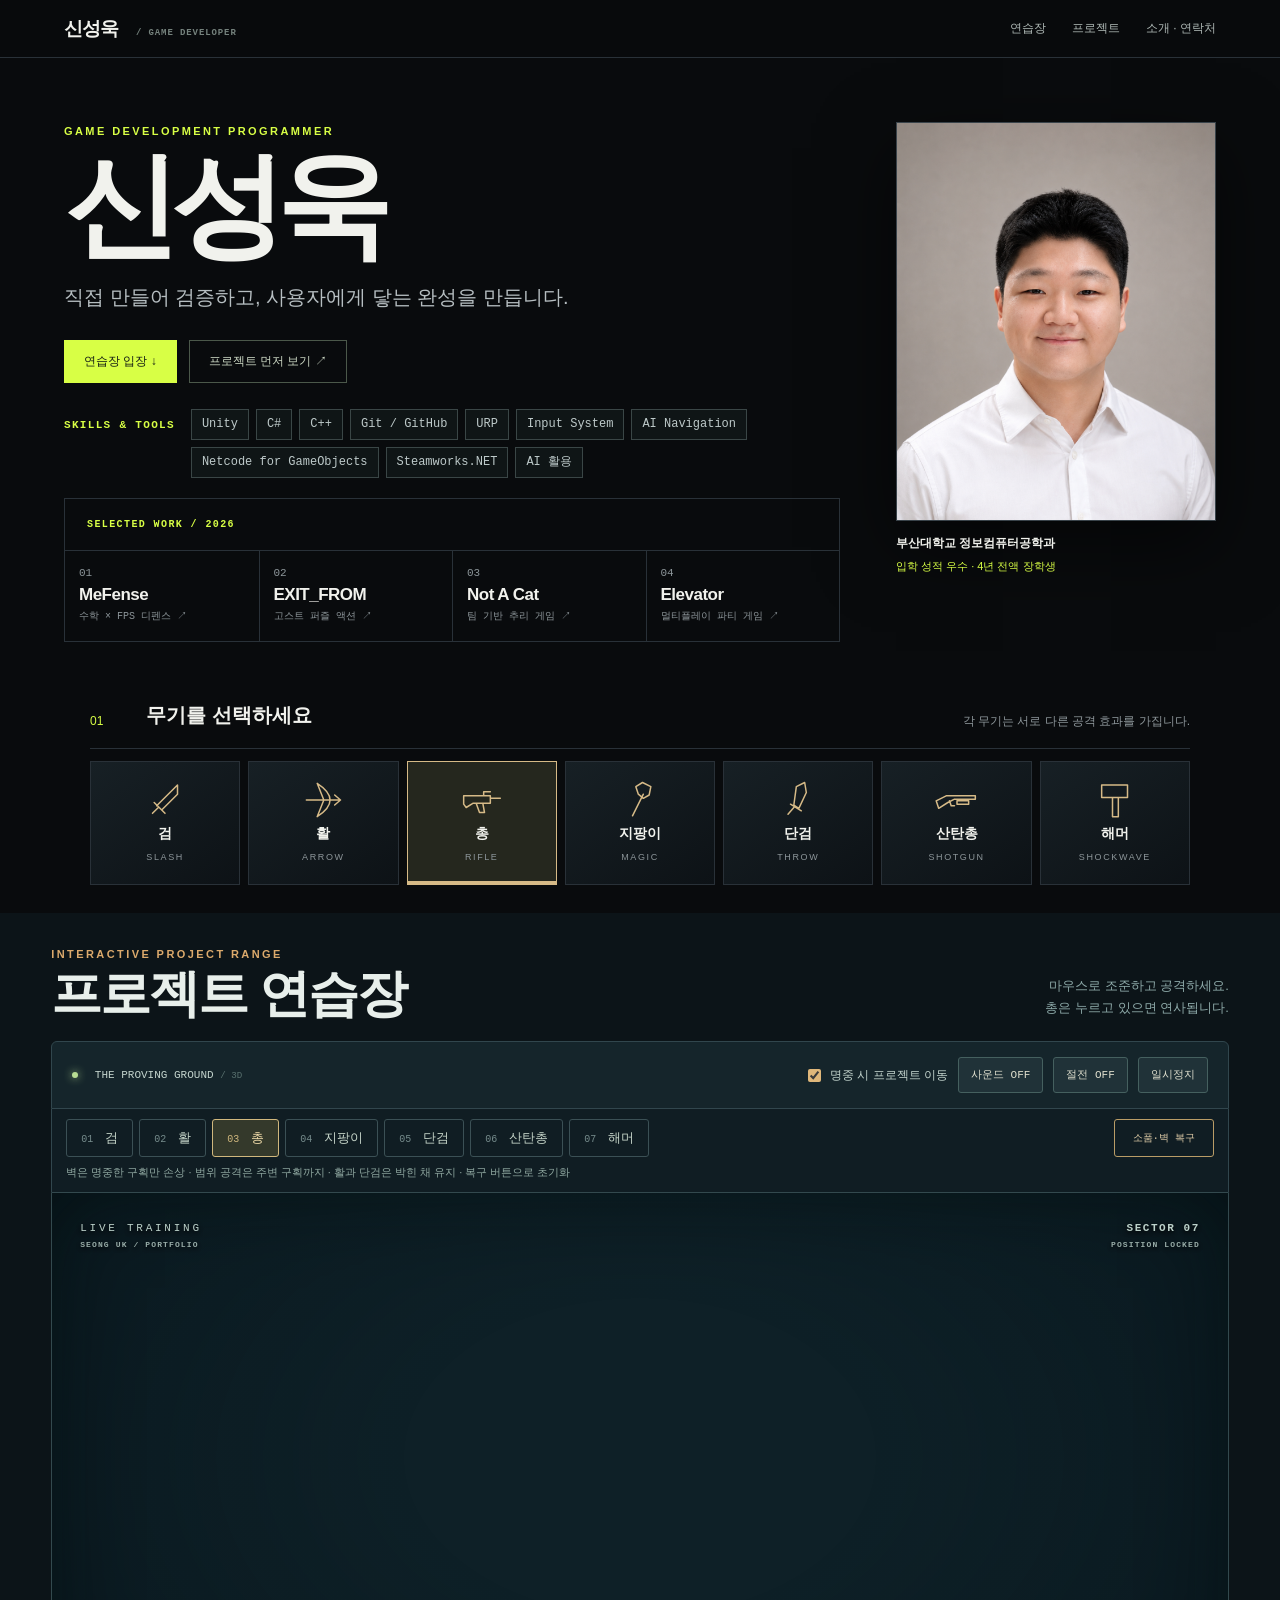
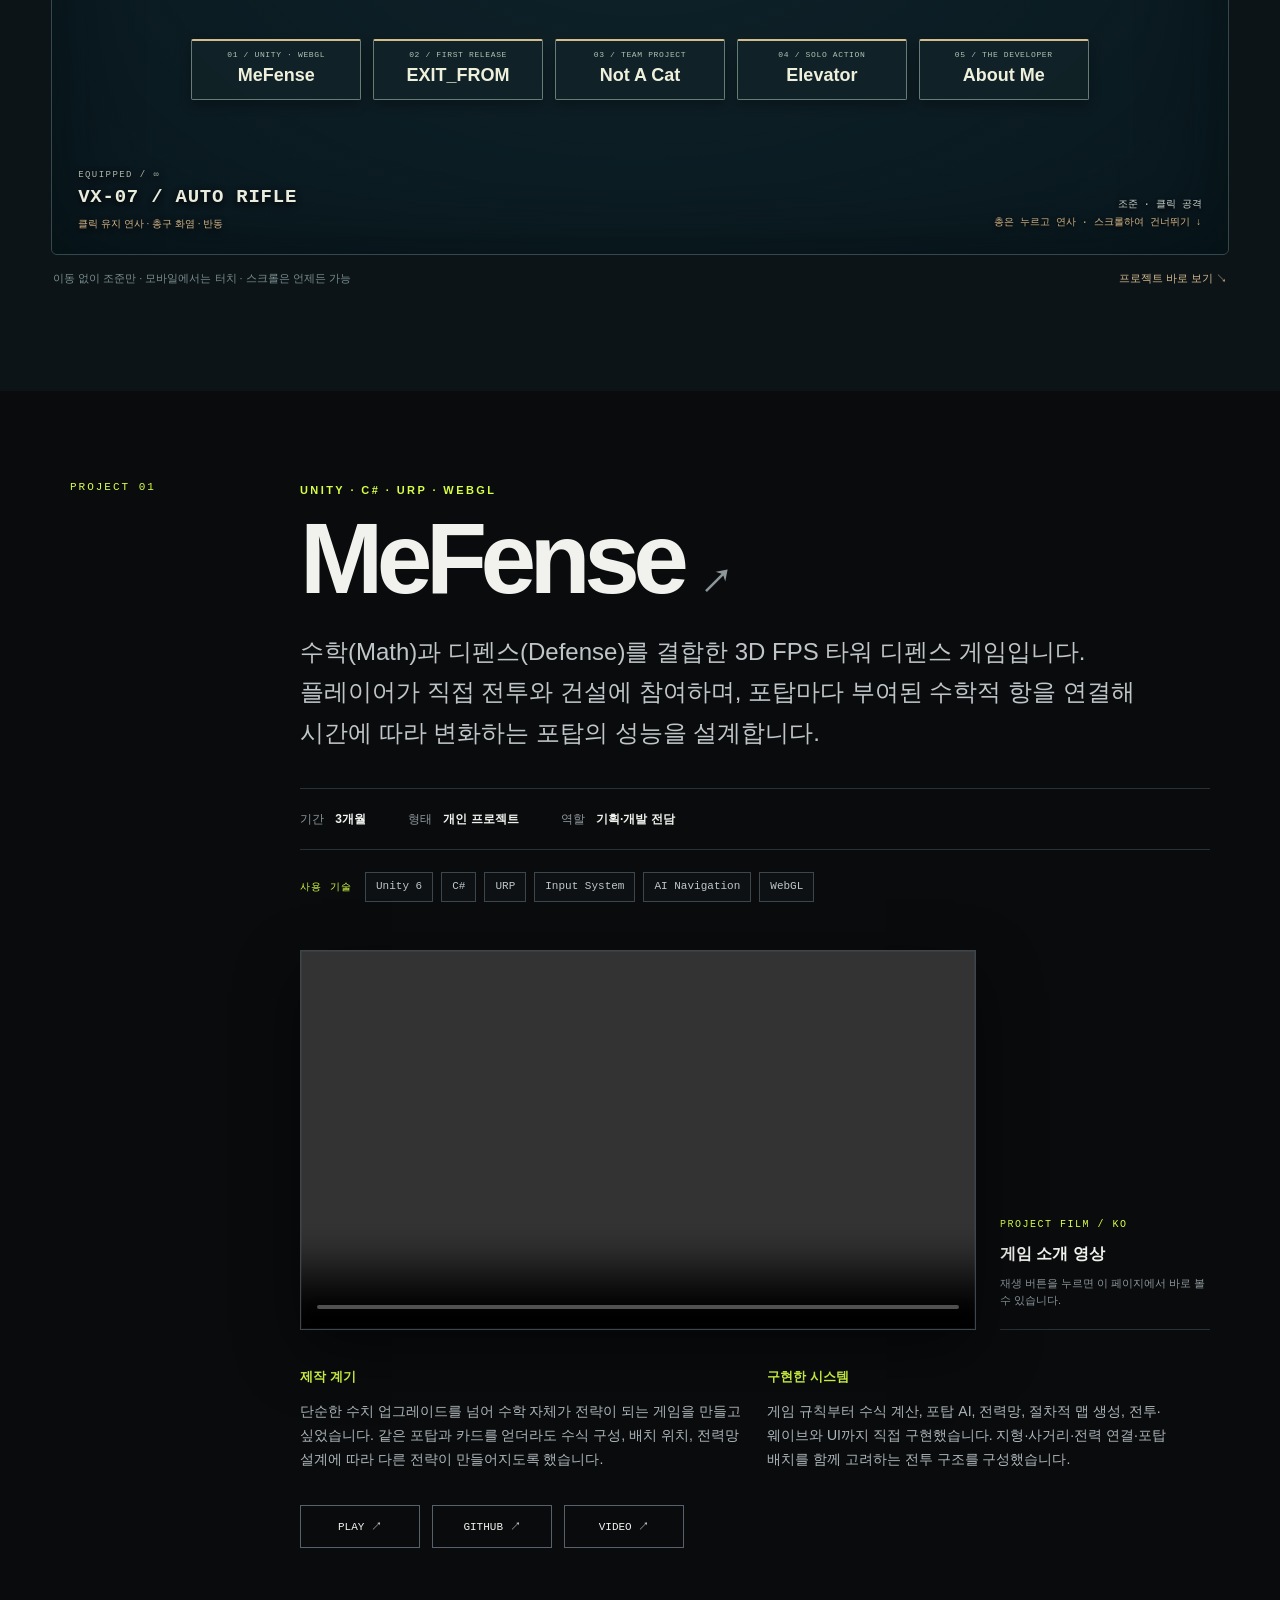
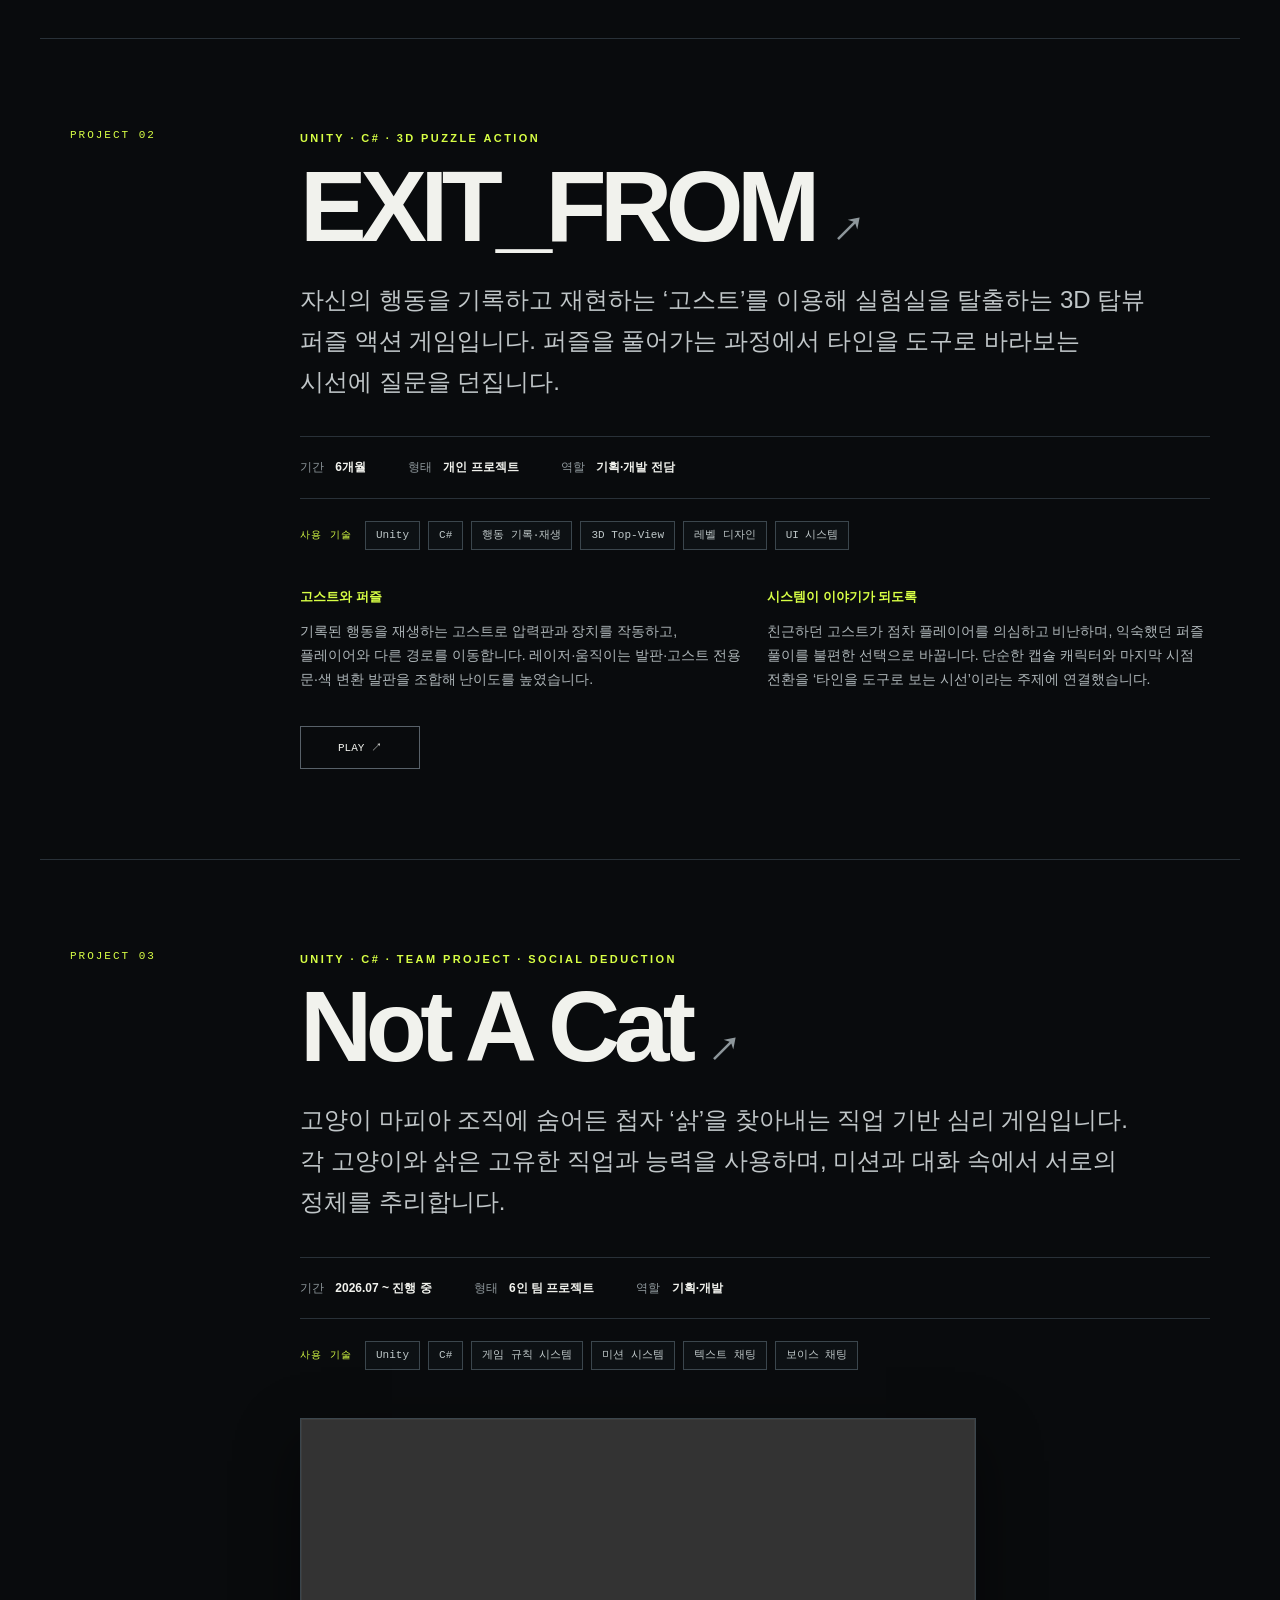
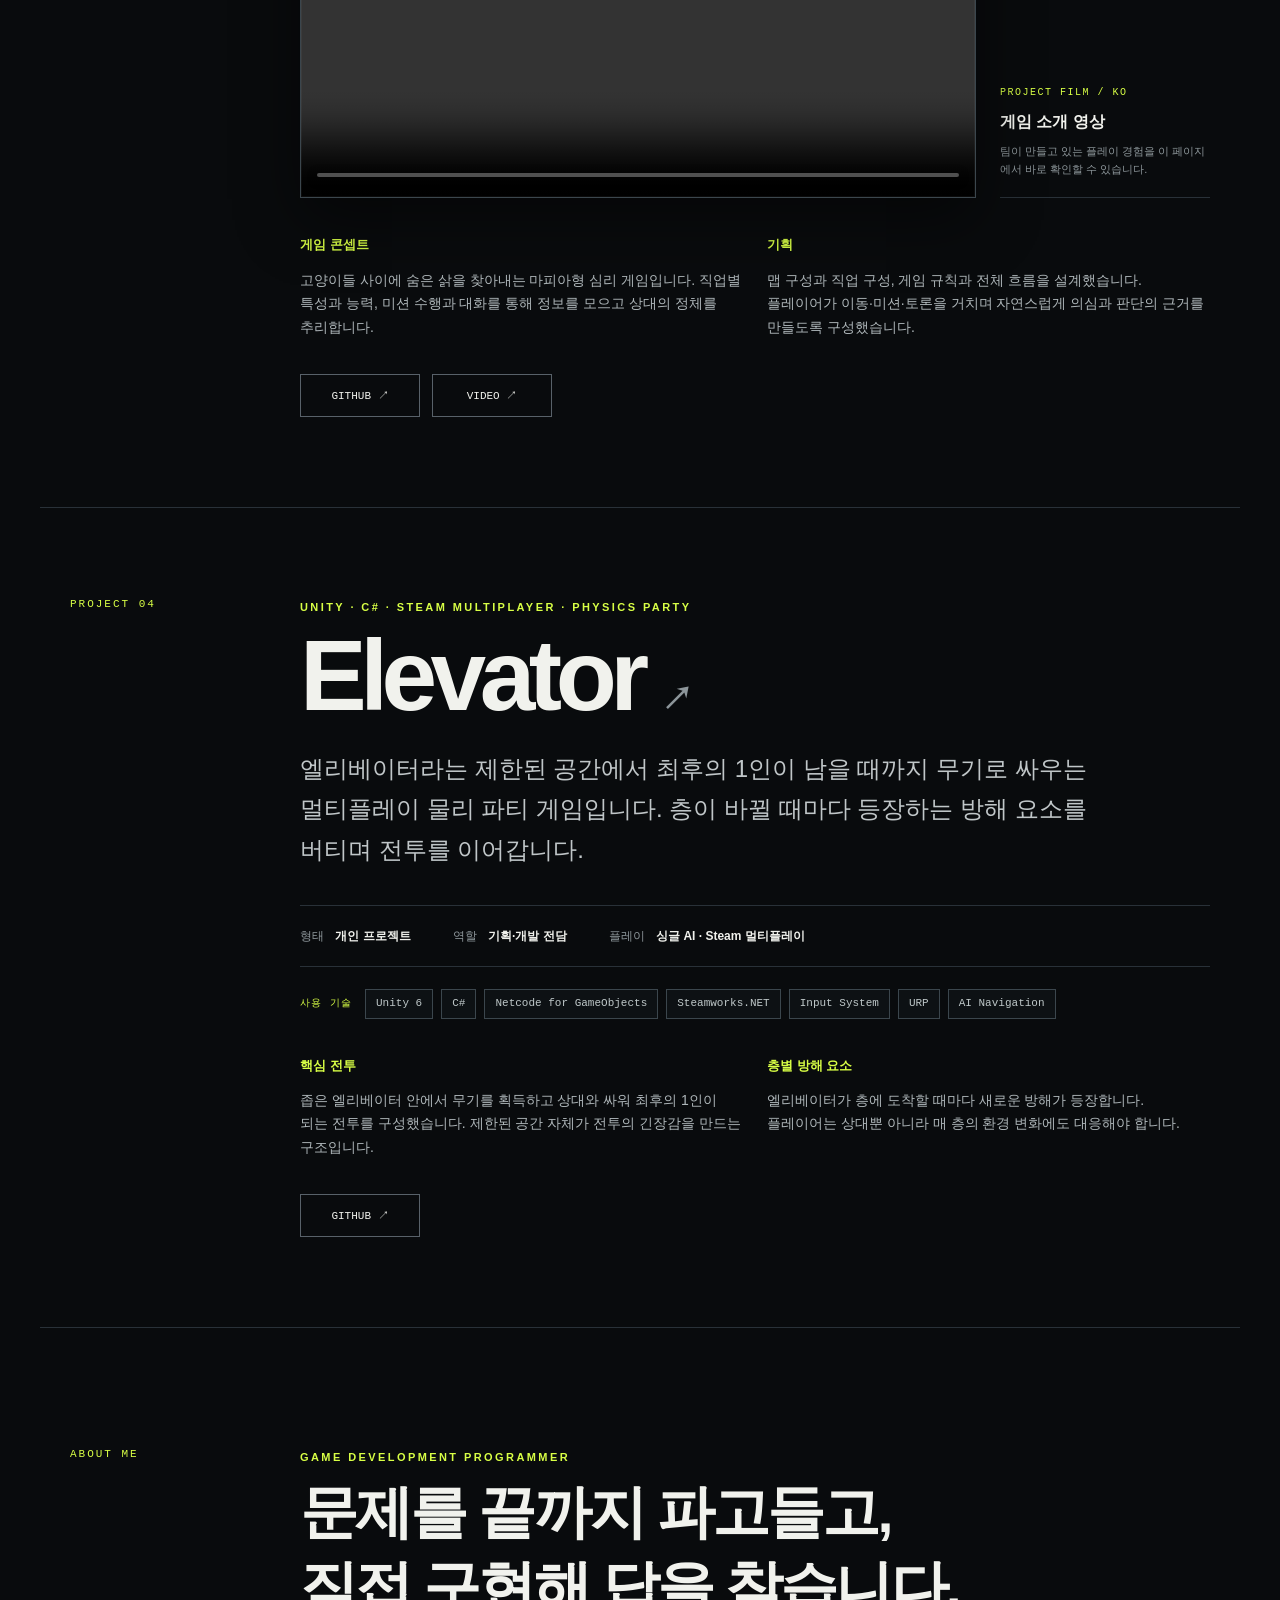
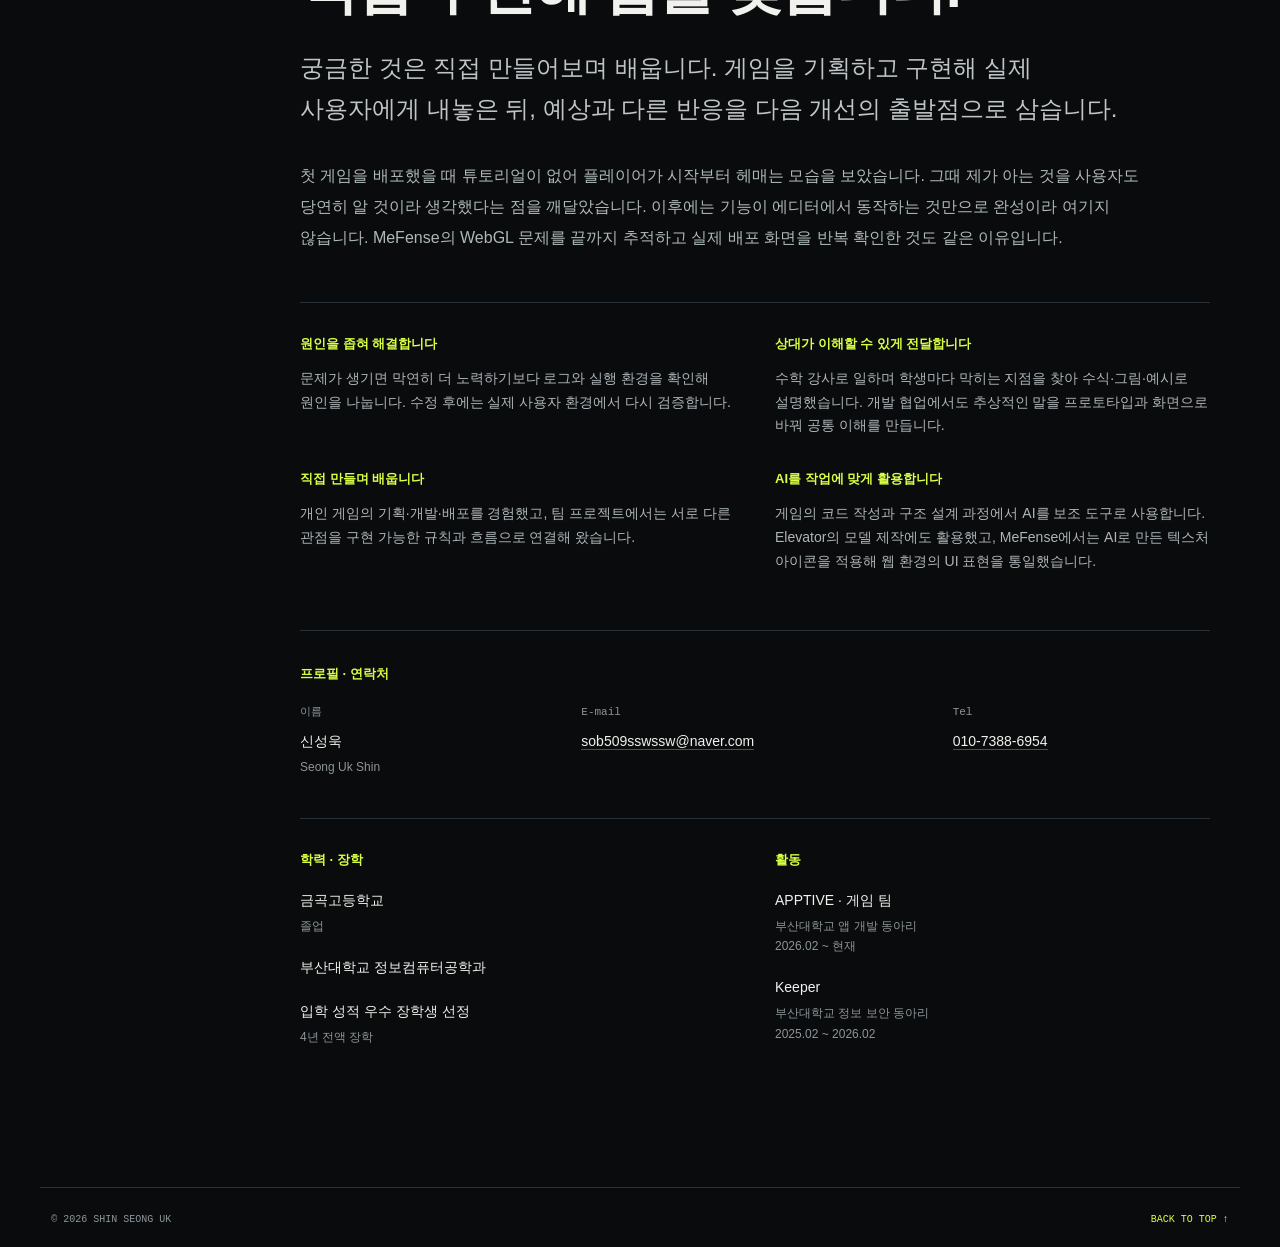
==== index.html @ 80c75f73 "first deploy" ====
<!doctype html>
<html lang="ko">
<head>
  <meta charset="utf-8">
  <meta name="viewport" content="width=device-width, initial-scale=1">
  <meta name="description" content="직접 만들고 배포하며 사용자 경험을 개선하는 게임 개발 프로그래머 신성욱의 포트폴리오입니다.">
  <title>신성욱 | Game Developer</title>
  <link rel="stylesheet" href="style.css">
  <link rel="stylesheet" href="range.css">
  <script src="range-loader.js" defer></script>
  <script src="project-modal.js" defer></script>
</head>
<body>
  <a class="skip-content" href="#projects">프로젝트 본문으로 바로 가기</a>
  <nav class="portfolio-nav" aria-label="포트폴리오 메뉴"><a href="#top" class="portfolio-brand">신성욱<span> / GAME DEVELOPER</span></a><div><a href="#range-title">연습장</a><a href="#projects">프로젝트</a><a href="#about">소개 · 연락처</a></div></nav>
  <header class="hero" id="top">
    <p class="hero-kicker">GAME DEVELOPMENT PROGRAMMER</p>
    <h1>신성욱</h1>
    <p class="hero-subtitle">직접 만들어 검증하고, 사용자에게 닿는 완성을 만듭니다.</p>
    <figure class="portrait">
      <img class="portrait-photo" src="assets/profile-shin-seong-uk.png" alt="신성욱 프로필 사진" width="1122" height="1402" fetchpriority="high">
      <figcaption><strong>부산대학교 정보컴퓨터공학과</strong><span>입학 성적 우수 · 4년 전액 장학생</span></figcaption>
    </figure>
    <div class="hero-actions"><a href="#range-title">연습장 입장 ↓</a><a href="#projects">프로젝트 먼저 보기 ↗</a></div>
    <div class="hero-skills" aria-label="사용 가능한 기술과 도구">
      <span class="hero-skills-label">SKILLS &amp; TOOLS</span>
      <ul>
        <li>Unity</li><li>C#</li><li>C++</li><li>Git / GitHub</li><li>URP</li>
        <li>Input System</li><li>AI Navigation</li><li>Netcode for GameObjects</li><li>Steamworks.NET</li><li>AI 활용</li>
      </ul>
    </div>
    <nav class="hero-featured" aria-label="대표 프로젝트 바로 보기"><span>SELECTED WORK / 2026</span><a href="#mefense">01 <strong>MeFense</strong><small>수학 × FPS 디펜스 ↗</small></a><a href="#exit-from">02 <strong>EXIT_FROM</strong><small>고스트 퍼즐 액션 ↗</small></a><a href="#not-a-cat">03 <strong>Not A Cat</strong><small>팀 기반 추리 게임 ↗</small></a><a href="#elevator">04 <strong>Elevator</strong><small>멀티플레이 파티 게임 ↗</small></a></nav>
    <section class="loadout" aria-labelledby="loadout-title">
      <div class="section-label"><span>01</span><h2 id="loadout-title">무기를 선택하세요</h2><p>각 무기는 서로 다른 공격 효과를 가집니다.</p></div>
      <div class="weapon-list" role="radiogroup" aria-label="무기 선택">
        <button class="weapon" type="button" data-weapon="sword" role="radio" aria-checked="false"><span class="weapon-icon" aria-hidden="true">⚔</span><strong>검</strong><small>SLASH</small></button>
        <button class="weapon" type="button" data-weapon="bow" role="radio" aria-checked="false"><span class="weapon-icon" aria-hidden="true">➶</span><strong>활</strong><small>ARROW</small></button>
        <button class="weapon is-selected" type="button" data-weapon="gun" role="radio" aria-checked="true"><span class="weapon-icon" aria-hidden="true">⌐╦</span><strong>총</strong><small>RIFLE</small></button>
        <button class="weapon" type="button" data-weapon="staff" role="radio" aria-checked="false"><span class="weapon-icon" aria-hidden="true">✦</span><strong>지팡이</strong><small>MAGIC</small></button>
        <button class="weapon" type="button" data-weapon="dagger" role="radio" aria-checked="false"><span class="weapon-icon" aria-hidden="true">†</span><strong>단검</strong><small>THROW</small></button>
        <button class="weapon" type="button" data-weapon="shotgun" role="radio" aria-checked="false"><span class="weapon-icon" aria-hidden="true">⌐╦</span><strong>산탄총</strong><small>SHOTGUN</small></button>
        <button class="weapon" type="button" data-weapon="hammer" role="radio" aria-checked="false"><span class="weapon-icon" aria-hidden="true">⊤</span><strong>해머</strong><small>SHOCKWAVE</small></button>
      </div>
    </section>
  </header>

  <main>
    <section class="range-section" aria-labelledby="range-title">
      <div class="range-heading"><div><p class="eyebrow">INTERACTIVE PROJECT RANGE</p><h2 id="range-title">프로젝트 연습장</h2></div><p>마우스로 조준하고 공격하세요.<br>총은 누르고 있으면 연사됩니다.</p></div>
      <div class="range-toolbar">
        <span><i class="live-dot"></i> THE PROVING GROUND <small> / 3D</small></span>
        <div><label><input id="auto-open" type="checkbox" checked> 명중 시 프로젝트 이동</label><button id="sound-toggle" type="button" aria-pressed="false">사운드 OFF</button><button id="quality-toggle" type="button" aria-pressed="false">절전 OFF</button><button id="pause-toggle" type="button" aria-pressed="false">일시정지</button></div>
      </div>
      <div class="range-quickbar" role="group" aria-label="연습장 무기 빠른 선택">
        <button type="button" data-equip="sword" aria-pressed="false">01 <span>검</span></button><button type="button" data-equip="bow" aria-pressed="false">02 <span>활</span></button><button type="button" data-equip="gun" aria-pressed="true">03 <span>총</span></button><button type="button" data-equip="staff" aria-pressed="false">04 <span>지팡이</span></button><button type="button" data-equip="dagger" aria-pressed="false">05 <span>단검</span></button>
        <button id="reset-props" type="button">소품·벽 복구</button>
        <button type="button" data-equip="shotgun" aria-pressed="false">06 <span>산탄총</span></button><button type="button" data-equip="hammer" aria-pressed="false">07 <span>해머</span></button>
        <span class="quickbar-note">벽은 명중한 구획만 손상 · 범위 공격은 주변 구획까지 · 활과 단검은 박힌 채 유지 · 복구 버튼으로 초기화</span>
      </div>
      <div class="range" id="range" tabindex="0" data-weapon="gun" aria-label="프로젝트를 선택하는 인터랙티브 연습장">
        <div class="range-world" aria-hidden="true"></div>
        <canvas id="three-canvas" aria-label="3D 연습장. 마우스나 터치로 허수아비를 조준하고 공격하세요."></canvas>
        <p id="range-loading" class="range-loading" role="status">3D 연습장을 준비하고 있습니다…</p>
        <div class="range-atmosphere" aria-hidden="true"></div>
        <div class="range-hud"><span><b>LIVE TRAINING</b><small>SEONG UK / PORTFOLIO</small></span><span class="hud-right">SECTOR 07<br><small>POSITION LOCKED</small></span></div>
        <button class="range-label" type="button" data-destination="#mefense" data-target="0" aria-label="MeFense 프로젝트 표적"><small>01 / UNITY · WEBGL</small><strong>MeFense</strong></button>
        <button class="range-label" type="button" data-destination="#exit-from" data-target="1" aria-label="EXIT_FROM 프로젝트 표적"><small>02 / FIRST RELEASE</small><strong>EXIT_FROM</strong></button>
        <button class="range-label" type="button" data-destination="#not-a-cat" data-target="2" aria-label="Not A Cat 프로젝트 표적"><small>03 / TEAM PROJECT</small><strong>Not A Cat</strong></button>
        <button class="range-label" type="button" data-destination="#elevator" data-target="3" aria-label="Elevator 프로젝트 표적"><small>04 / SOLO ACTION</small><strong>Elevator</strong></button>
        <button class="range-label" type="button" data-destination="#about" data-target="4" aria-label="신성욱 소개 표적"><small>05 / THE DEVELOPER</small><strong>About Me</strong></button>
        <div class="crosshair" id="crosshair" aria-hidden="true"><i></i></div>
        <div class="hit-notice" id="hit-notice" role="status" aria-live="polite"></div>
        <div class="range-bottom"><div><small>EQUIPPED / ∞</small><strong id="weapon-readout">VX-07 / AUTO RIFLE</strong><span id="weapon-hint">클릭 유지 연사 · 총구 화염 · 반동</span></div><div class="range-guide">조준 · 클릭 공격<br><span>총은 누르고 연사 · 스크롤하여 건너뛰기 ↓</span></div></div>
      </div>
      <div class="range-footer"><span>이동 없이 조준만 · 모바일에서는 터치 · 스크롤은 언제든 가능</span><a href="#projects">프로젝트 바로 보기 ↘</a></div>
      <nav class="range-mobile-targets" aria-label="모바일 프로젝트 바로가기">
        <p>표적이 작다면 여기서 바로 이동하세요</p>
        <a href="#mefense">01 <strong>MeFense</strong> ↘</a><a href="#exit-from">02 <strong>EXIT_FROM</strong> ↘</a>
        <a href="#not-a-cat">03 <strong>Not A Cat</strong> ↘</a><a href="#elevator">04 <strong>Elevator</strong> ↘</a>
        <a href="#about">05 <strong>About Me</strong> ↘</a>
      </nav>
      <noscript><p>게임 대신 아래 프로젝트를 바로 확인할 수 있습니다. <a href="#mefense">MeFense</a> · <a href="#exit-from">EXIT_FROM</a> · <a href="#not-a-cat">Not A Cat</a> · <a href="#elevator">Elevator</a> · <a href="#about">About Me</a></p></noscript>
    </section>

    <section class="projects" id="projects">
      <article class="project" id="mefense">
        <div class="project-index">PROJECT 01</div>
        <div class="project-main"><p class="eyebrow">UNITY · C# · URP · WEBGL</p><h2><a class="project-title-link" href="mefense.html" aria-label="MeFense 상세 내용 보기">MeFense<span aria-hidden="true">↗</span></a></h2><p class="project-lead">수학(Math)과 디펜스(Defense)를 결합한 3D FPS 타워 디펜스 게임입니다. 플레이어가 직접 전투와 건설에 참여하며, 포탑마다 부여된 수학적 항을 연결해 시간에 따라 변화하는 포탑의 성능을 설계합니다.</p>
          <div class="project-meta"><span>기간 <strong>3개월</strong></span><span>형태 <strong>개인 프로젝트</strong></span><span>역할 <strong>기획·개발 전담</strong></span></div>
          <div class="tech-stack" aria-label="MeFense 사용 기술"><strong>사용 기술</strong><span>Unity 6</span><span>C#</span><span>URP</span><span>Input System</span><span>AI Navigation</span><span>WebGL</span></div>
          <figure class="project-video">
            <div class="project-video-frame">
              <video controls playsinline preload="metadata" aria-label="MeFense 한국어 소개 영상">
                <source src="assets/video/mefense-intro-ko.mp4" type="video/mp4">
                이 브라우저에서는 영상을 재생할 수 없습니다. 아래 VIDEO 버튼으로 영상을 열어주세요.
              </video>
            </div>
            <figcaption><span>PROJECT FILM / KO</span><strong>게임 소개 영상</strong><small>재생 버튼을 누르면 이 페이지에서 바로 볼 수 있습니다.</small></figcaption>
          </figure>
          <div class="project-grid">
            <div><h3>제작 계기</h3><p>단순한 수치 업그레이드를 넘어 수학 자체가 전략이 되는 게임을 만들고 싶었습니다. 같은 포탑과 카드를 얻더라도 수식 구성, 배치 위치, 전력망 설계에 따라 다른 전략이 만들어지도록 했습니다.</p></div>
            <div><h3>구현한 시스템</h3><p>게임 규칙부터 수식 계산, 포탑 AI, 전력망, 절차적 맵 생성, 전투·웨이브와 UI까지 직접 구현했습니다. 지형·사거리·전력 연결·포탑 배치를 함께 고려하는 전투 구조를 구성했습니다.</p></div>
            <div><h3>설계하며 고민한 부분</h3><ul><li>수학을 쉽게 이해하면서도 전략적으로 활용할 수 있는 구조</li><li>특정 연산·함수 하나에 치우치지 않는 밸런스</li><li>직접 전투와 포탑 방어가 서로를 대체하지 않는 역할 분배</li><li>무작위 맵과 웨이브에서도 판단과 실력이 반영되는 플레이</li></ul></div>
            <div><h3>배포 환경에서의 완성도</h3><p>WebGL의 한글·수학 기호·셰이더 표시 문제를 로그로 분석하고, UI와 화면 비율을 조정했습니다. 실제 웹에 10회 이상 재배포해 확인하고 전용 빌드 메뉴로 반복 설정을 자동화했습니다.</p></div>
          </div>
          <nav class="project-links" aria-label="MeFense 관련 링크"><a href="https://shinseonguk.itch.io/mefense" target="_blank" rel="noopener noreferrer">PLAY ↗</a><a href="https://github.com/shin-seong-yuk/MeFense" target="_blank" rel="noopener noreferrer">GITHUB ↗</a><a href="assets/video/mefense-intro-ko.mp4" target="_blank" rel="noopener noreferrer">VIDEO ↗</a></nav>
        </div>
      </article>
      <article class="project" id="exit-from">
        <div class="project-index">PROJECT 02</div>
        <div class="project-main"><p class="eyebrow">UNITY · C# · 3D PUZZLE ACTION</p><h2><a class="project-title-link" href="exit-from.html" aria-label="EXIT_FROM 상세 내용 보기">EXIT_FROM<span aria-hidden="true">↗</span></a></h2><p class="project-lead">자신의 행동을 기록하고 재현하는 ‘고스트’를 이용해 실험실을 탈출하는 3D 탑뷰 퍼즐 액션 게임입니다. 퍼즐을 풀어가는 과정에서 타인을 도구로 바라보는 시선에 질문을 던집니다.</p>
          <div class="project-meta"><span>기간 <strong>6개월</strong></span><span>형태 <strong>개인 프로젝트</strong></span><span>역할 <strong>기획·개발 전담</strong></span></div>
          <div class="tech-stack" aria-label="EXIT_FROM 사용 기술"><strong>사용 기술</strong><span>Unity</span><span>C#</span><span>행동 기록·재생</span><span>3D Top-View</span><span>레벨 디자인</span><span>UI 시스템</span></div>
          <div class="project-grid">
            <div><h3>고스트와 퍼즐</h3><p>기록된 행동을 재생하는 고스트로 압력판과 장치를 작동하고, 플레이어와 다른 경로를 이동합니다. 레이저·움직이는 발판·고스트 전용 문·색 변환 발판을 조합해 난이도를 높였습니다.</p></div>
            <div><h3>시스템이 이야기가 되도록</h3><p>친근하던 고스트가 점차 플레이어를 의심하고 비난하며, 익숙했던 퍼즐 풀이를 불편한 선택으로 바꿉니다. 단순한 캡슐 캐릭터와 마지막 시점 전환을 ‘타인을 도구로 보는 시선’이라는 주제에 연결했습니다.</p></div>
            <div><h3>개발 방식의 변화</h3><p>모든 기믹을 미리 완성하려 했지만, 구현과 테스트에 따라 재미도 달라졌습니다. 이후 수정·확장이 쉬운 구조와 기존 장치의 재조합을 중심으로 개발 방식을 바꿨습니다.</p></div>
            <div><h3>회고</h3><p>기획·구현·레벨 디자인·UI·연출을 혼자 맡으며, 디자인의 제약을 작품의 개성으로 바꿨습니다. 장애물의 수보다 공간의 흐름이 중요하며, 기획은 제작 중 발견한 문제를 해결하며 다듬어진다는 것을 배웠습니다.</p></div>
          </div>
          <nav class="project-links" aria-label="EXIT_FROM 관련 링크"><a href="https://shinseonguk.itch.io/exit-from" target="_blank" rel="noopener noreferrer">PLAY ↗</a></nav>
        </div>
      </article>
      <article class="project" id="not-a-cat">
        <div class="project-index">PROJECT 03</div>
        <div class="project-main"><p class="eyebrow">UNITY · C# · TEAM PROJECT · SOCIAL DEDUCTION</p><h2><a class="project-title-link" href="not-a-cat.html" aria-label="Not A Cat 상세 내용 보기">Not A Cat<span aria-hidden="true">↗</span></a></h2><p class="project-lead">고양이 마피아 조직에 숨어든 첩자 ‘삵’을 찾아내는 직업 기반 심리 게임입니다. 각 고양이와 삵은 고유한 직업과 능력을 사용하며, 미션과 대화 속에서 서로의 정체를 추리합니다.</p>
          <div class="project-meta"><span>기간 <strong>2026.07 ~ 진행 중</strong></span><span>형태 <strong>6인 팀 프로젝트</strong></span><span>역할 <strong>기획·개발</strong></span></div>
          <div class="tech-stack" aria-label="Not A Cat 사용 기술"><strong>사용 기술</strong><span>Unity</span><span>C#</span><span>게임 규칙 시스템</span><span>미션 시스템</span><span>텍스트 채팅</span><span>보이스 채팅</span></div>
          <figure class="project-video">
            <div class="project-video-frame"><video controls playsinline preload="metadata" aria-label="Not A Cat 게임 소개 영상"><source src="assets/video/not-a-cat-intro-ko.mp4" type="video/mp4">이 브라우저에서는 영상을 재생할 수 없습니다. 아래 VIDEO 버튼으로 영상을 열어주세요.</video></div>
            <figcaption><span>PROJECT FILM / KO</span><strong>게임 소개 영상</strong><small>팀이 만들고 있는 플레이 경험을 이 페이지에서 바로 확인할 수 있습니다.</small></figcaption>
          </figure>
          <div class="project-grid">
            <div><h3>게임 콘셉트</h3><p>고양이들 사이에 숨은 삵을 찾아내는 마피아형 심리 게임입니다. 직업별 특성과 능력, 미션 수행과 대화를 통해 정보를 모으고 상대의 정체를 추리합니다.</p></div>
            <div><h3>기획</h3><p>맵 구성과 직업 구성, 게임 규칙과 전체 흐름을 설계했습니다. 플레이어가 이동·미션·토론을 거치며 자연스럽게 의심과 판단의 근거를 만들도록 구성했습니다.</p></div>
            <div><h3>개발</h3><p>맵 구현, 게임 로직 설정, 미션 구성과 구현을 담당했습니다. 기획 단계의 규칙이 실제 플레이 흐름으로 이어지도록 시스템을 연결했습니다.</p></div>
            <div><h3>멀티플레이 소통</h3><p>플레이어가 상황과 정보를 교환할 수 있도록 텍스트 채팅과 보이스 채팅을 구현했습니다. 심리전의 핵심인 대화가 게임 안에서 이어지도록 했습니다.</p></div>
          </div>
          <nav class="project-links" aria-label="Not A Cat 관련 링크"><a href="https://github.com/Apptive-Game-Team/mafia" target="_blank" rel="noopener noreferrer">GITHUB ↗</a><a href="assets/video/not-a-cat-intro-ko.mp4" target="_blank" rel="noopener noreferrer">VIDEO ↗</a></nav>
        </div>
      </article>
      <article class="project" id="elevator">
        <div class="project-index">PROJECT 04</div>
        <div class="project-main"><p class="eyebrow">UNITY · C# · STEAM MULTIPLAYER · PHYSICS PARTY</p><h2><a class="project-title-link" href="elevator.html" aria-label="Elevator 상세 내용 보기">Elevator<span aria-hidden="true">↗</span></a></h2><p class="project-lead">엘리베이터라는 제한된 공간에서 최후의 1인이 남을 때까지 무기로 싸우는 멀티플레이 물리 파티 게임입니다. 층이 바뀔 때마다 등장하는 방해 요소를 버티며 전투를 이어갑니다.</p>
          <div class="project-meta"><span>형태 <strong>개인 프로젝트</strong></span><span>역할 <strong>기획·개발 전담</strong></span><span>플레이 <strong>싱글 AI · Steam 멀티플레이</strong></span></div>
          <div class="tech-stack" aria-label="Elevator 사용 기술"><strong>사용 기술</strong><span>Unity 6</span><span>C#</span><span>Netcode for GameObjects</span><span>Steamworks.NET</span><span>Input System</span><span>URP</span><span>AI Navigation</span></div>
          <div class="project-grid">
            <div><h3>핵심 전투</h3><p>좁은 엘리베이터 안에서 무기를 획득하고 상대와 싸워 최후의 1인이 되는 전투를 구성했습니다. 제한된 공간 자체가 전투의 긴장감을 만드는 구조입니다.</p></div>
            <div><h3>층별 방해 요소</h3><p>엘리베이터가 층에 도착할 때마다 새로운 방해가 등장합니다. 플레이어는 상대뿐 아니라 매 층의 환경 변화에도 대응해야 합니다.</p></div>
            <div><h3>Steam 멀티플레이</h3><p>Steam 로그인 후 방을 생성하거나 참가하고, 엘리베이터 대기실에서 준비 상태를 맞춘 뒤 방장이 게임을 시작하는 흐름을 구현했습니다.</p></div>
            <div><h3>싱글과 멀티</h3><p>싱글에서는 AI 3·5·7명과 전투할 수 있고, 멀티에서는 Steam을 통해 다른 플레이어와 한 판을 구성합니다. 전체 기획과 개발을 혼자 담당했습니다.</p></div>
          </div>
          <nav class="project-links" aria-label="Elevator 관련 링크"><a href="https://github.com/shin-seong-yuk/Elevator" target="_blank" rel="noopener noreferrer">GITHUB ↗</a></nav>
        </div>
      </article>
      <article class="project about" id="about">
        <div class="project-index">ABOUT ME</div>
        <div class="project-main"><p class="eyebrow">GAME DEVELOPMENT PROGRAMMER</p><h2>문제를 끝까지 파고들고,<br>직접 구현해 답을 찾습니다.</h2><p class="project-lead">궁금한 것은 직접 만들어보며 배웁니다. 게임을 기획하고 구현해 실제 사용자에게 내놓은 뒤, 예상과 다른 반응을 다음 개선의 출발점으로 삼습니다.</p>
          <p class="about-story">첫 게임을 배포했을 때 튜토리얼이 없어 플레이어가 시작부터 헤매는 모습을 보았습니다. 그때 제가 아는 것을 사용자도 당연히 알 것이라 생각했다는 점을 깨달았습니다. 이후에는 기능이 에디터에서 동작하는 것만으로 완성이라 여기지 않습니다. MeFense의 WebGL 문제를 끝까지 추적하고 실제 배포 화면을 반복 확인한 것도 같은 이유입니다.</p>
          <div class="project-grid about-strengths"><div><h3>원인을 좁혀 해결합니다</h3><p>문제가 생기면 막연히 더 노력하기보다 로그와 실행 환경을 확인해 원인을 나눕니다. 수정 후에는 실제 사용자 환경에서 다시 검증합니다.</p></div><div><h3>상대가 이해할 수 있게 전달합니다</h3><p>수학 강사로 일하며 학생마다 막히는 지점을 찾아 수식·그림·예시로 설명했습니다. 개발 협업에서도 추상적인 말을 프로토타입과 화면으로 바꿔 공통 이해를 만듭니다.</p></div><div><h3>직접 만들며 배웁니다</h3><p>개인 게임의 기획·개발·배포를 경험했고, 팀 프로젝트에서는 서로 다른 관점을 구현 가능한 규칙과 흐름으로 연결해 왔습니다.</p></div><div><h3>AI를 작업에 맞게 활용합니다</h3><p>게임의 코드 작성과 구조 설계 과정에서 AI를 보조 도구로 사용합니다. Elevator의 모델 제작에도 활용했고, MeFense에서는 AI로 만든 텍스처 아이콘을 적용해 웹 환경의 UI 표현을 통일했습니다.</p></div></div>
          <section class="about-details" aria-labelledby="profile-details-title">
            <h3 id="profile-details-title">프로필 · 연락처</h3>
            <dl class="profile-facts">
              <div><dt>이름</dt><dd>신성욱 <span>Seong Uk Shin</span></dd></div>
              <div><dt>E-mail</dt><dd><a href="mailto:sob509sswssw@naver.com">sob509sswssw@naver.com</a></dd></div>
              <div><dt>Tel</dt><dd><a href="tel:+821073886954">010-7388-6954</a></dd></div>
            </dl>
            <div class="about-history">
              <section aria-labelledby="education-title">
                <h3 id="education-title">학력 · 장학</h3>
                <ul>
                  <li><strong>금곡고등학교</strong><span>졸업</span></li>
                  <li><strong>부산대학교 정보컴퓨터공학과</strong></li>
                  <li><strong>입학 성적 우수 장학생 선정</strong><span>4년 전액 장학</span></li>
                </ul>
              </section>
              <section aria-labelledby="activities-title">
                <h3 id="activities-title">활동</h3>
                <ul>
                  <li><strong>APPTIVE · 게임 팀</strong><span>부산대학교 앱 개발 동아리</span><time datetime="2026-02">2026.02</time> ~ 현재</li>
                  <li><strong>Keeper</strong><span>부산대학교 정보 보안 동아리</span><time datetime="2025-02">2025.02</time> ~ <time datetime="2026-02">2026.02</time></li>
                </ul>
              </section>
            </div>
          </section>
        </div>
      </article>
    </section>
  </main>
  <footer><span>© 2026 SHIN SEONG UK</span><a href="#top">BACK TO TOP ↑</a></footer>
</body>
</html>
---- style.css ----
:root{--bg:#090b0d;--panel:#111519;--ink:#f1f2ed;--muted:#8d969a;--line:#293138;--acid:#d8ff45;--orange:#ff6b35;--cyan:#56d8ff}*{box-sizing:border-box}html{scroll-behavior:smooth}body{margin:0;background:var(--bg);color:var(--ink);font-family:"Malgun Gothic","Apple SD Gothic Neo",sans-serif;line-height:1.7}button,a{font:inherit}a{color:inherit}.hero{min-height:100vh;padding:70px max(5vw,24px) 56px;text-align:center;background:radial-gradient(circle at 50% 35%,#20262a 0,#0e1114 36%,#090b0d 70%);overflow:hidden}.hero-kicker,.eyebrow{margin:0;color:var(--acid);font-size:11px;font-weight:800;letter-spacing:.22em}.hero h1{margin:10px 0 0;font-size:clamp(64px,11vw,150px);line-height:.95;letter-spacing:-.08em}.hero-subtitle{margin:22px auto 36px;color:#b6bec1;font-size:clamp(15px,2vw,20px)}.portrait{width:min(340px,80vw);margin:0 auto}.portrait-placeholder{aspect-ratio:4/5;display:grid;place-content:center;gap:8px;border:1px solid #39434a;background:linear-gradient(145deg,#1e252a,#0c0f12);box-shadow:0 26px 70px #0008;color:#68747a}.portrait-placeholder span{font-size:12px;letter-spacing:.25em}.portrait-placeholder small{font-size:12px}.portrait figcaption{margin-top:12px;color:var(--muted);font-size:12px}.loadout{max-width:1100px;margin:62px auto 0}.section-label{display:grid;grid-template-columns:40px 1fr auto;align-items:end;gap:16px;padding-bottom:16px;border-bottom:1px solid var(--line);text-align:left}.section-label>span{color:var(--acid);font-size:12px}.section-label h2{margin:0;font-size:20px}.section-label p{margin:0;color:var(--muted);font-size:12px}.weapon-list{display:grid;grid-template-columns:repeat(5,1fr);gap:8px;margin-top:12px}.weapon{min-height:124px;padding:18px 10px;border:1px solid var(--line);background:#0c0f12;color:var(--ink);cursor:pointer;transition:.18s ease}.weapon:hover,.weapon:focus-visible{border-color:#778086;transform:translateY(-3px)}.weapon.is-selected{border-color:var(--acid);background:#171d12;box-shadow:inset 0 -3px var(--acid)}.weapon-icon{display:block;height:42px;font:32px/1 monospace;color:var(--acid)}.weapon strong,.weapon small{display:block}.weapon strong{font-size:14px}.weapon small{margin-top:4px;color:var(--muted);font-size:9px;letter-spacing:.18em}.range-section{padding:90px max(4vw,20px);background:#d9ddd8;color:#0a0c0e}.range-heading{display:flex;justify-content:space-between;align-items:end;max-width:1400px;margin:0 auto 22px}.range-heading h2{margin:5px 0 0;font-size:clamp(34px,5vw,70px);line-height:1}.range-heading>p{margin:0;text-align:right;font-size:13px}.range{position:relative;max-width:1400px;height:min(72vw,720px);min-height:480px;margin:auto;overflow:hidden;border:8px solid #0a0c0e;background:#b8c8ca;cursor:none;user-select:none;isolation:isolate}.range-sky{position:absolute;inset:0 0 38%;background:linear-gradient(#809da4,#d3dddd)}.range-horizon{position:absolute;inset:40% 0 28%;background:repeating-linear-gradient(90deg,#465457 0 3px,transparent 3px 15%),linear-gradient(#647377,#3e4a4d);clip-path:polygon(0 34%,9% 0,20% 29%,32% 4%,45% 30%,60% 0,72% 31%,85% 6%,100% 27%,100% 100%,0 100%)}.range-floor{position:absolute;inset:62% 0 0;background:linear-gradient(#8f8b77,#49473f)}.range-lines{position:absolute;inset:62% -20% 0;background:repeating-linear-gradient(90deg,transparent 0 12%,#c9c29d55 12.2% 12.5%,transparent 12.7% 25%),repeating-linear-gradient(0deg,transparent 0 24%,#c9c29d44 24.5% 25%);transform:perspective(280px) rotateX(50deg);transform-origin:top}.range-hud{position:absolute;z-index:7;inset:18px 20px auto;display:flex;justify-content:space-between;color:#fff;font:700 11px/1 monospace;letter-spacing:.14em;text-shadow:0 2px 4px #000}.target{position:absolute;z-index:4;bottom:16%;width:21%;padding:0;border:0;background:none;color:#f2f0e6;cursor:none;filter:drop-shadow(0 18px 12px #0007);transition:transform .12s}.target-one{left:8%}.target-two{left:39.5%}.target-three{right:8%}.target-board{position:relative;display:flex;min-height:150px;flex-direction:column;align-items:center;justify-content:center;padding:20px 10px;border:7px solid #2d3433;background:repeating-linear-gradient(135deg,#e5dfc5 0 14px,#d0c8a8 14px 28px);clip-path:polygon(12% 0,88% 0,100% 18%,100% 82%,88% 100%,12% 100%,0 82%,0 18%);color:#101313}.target-board:after{content:"";position:absolute;inset:18px;border:2px solid #3338;border-radius:50%}.target-board>*{z-index:1}.target-board b{font:12px monospace}.target-board strong{font-size:clamp(17px,2.2vw,34px);line-height:1.2}.target-board small{font-size:10px}.target-post{display:block;width:12px;height:115px;margin:auto;background:#343938}.target.is-hit{animation:target-hit .5s ease}.crosshair{position:absolute;z-index:10;width:52px;height:52px;left:50%;top:50%;pointer-events:none;transform:translate(-50%,-50%);border:2px solid #fff;border-radius:50%;filter:drop-shadow(0 1px 2px #000);transition:opacity .15s}.crosshair:before,.crosshair:after{content:"";position:absolute;background:#fff}.crosshair:before{width:72px;height:2px;left:-12px;top:23px}.crosshair:after{width:2px;height:72px;left:23px;top:-12px}.crosshair i{position:absolute;width:5px;height:5px;left:21.5px;top:21.5px;border-radius:50%;background:var(--acid)}.range:not(:hover) .crosshair{opacity:0}.range-guide{position:absolute;z-index:8;bottom:13px;left:50%;transform:translateX(-50%);margin:0;color:#fff;font:10px monospace;letter-spacing:.14em;text-shadow:0 2px 4px #000;white-space:nowrap}.effects{position:absolute;inset:0;z-index:9;pointer-events:none}.fx{position:absolute;left:var(--x);top:var(--y);transform:translate(-50%,-50%)}.fx.gun{width:18px;height:18px;border:4px solid #fff;border-radius:50%;box-shadow:0 0 24px 10px #ffcf62;animation:burst .36s ease-out forwards}.fx.sword{width:130px;height:14px;background:linear-gradient(90deg,transparent,#fff,#8de8ff,transparent);transform:translate(-50%,-50%) rotate(-45deg);animation:slash .38s ease-out forwards}.fx.bow,.fx.dagger{width:100px;height:3px;background:linear-gradient(90deg,transparent,var(--acid));animation:projectile .42s ease-out forwards}.fx.bow:after,.fx.dagger:after{content:"";position:absolute;right:-4px;top:-4px;border-left:12px solid var(--acid);border-top:5px solid transparent;border-bottom:5px solid transparent}.fx.staff{width:30px;height:30px;border-radius:50%;box-shadow:0 0 0 10px #8c5bff99,0 0 45px 25px #62d9ff;animation:magic .55s ease-out forwards}.projects{background:var(--bg)}.project{display:grid;grid-template-columns:180px 1fr;gap:50px;max-width:1200px;margin:auto;padding:120px 30px;border-bottom:1px solid var(--line);scroll-margin-top:20px}.project:target{background:linear-gradient(90deg,#141b12,transparent)}.project-index{color:var(--acid);font:11px monospace;letter-spacing:.18em}.project-main h2{margin:8px 0 24px;font-size:clamp(48px,8vw,100px);line-height:1;letter-spacing:-.065em}.project-lead{max-width:850px;margin:0;color:#c0c6c8;font-size:clamp(17px,2vw,24px)}.project-meta{display:flex;flex-wrap:wrap;gap:14px 42px;margin-top:34px;padding:20px 0;border-block:1px solid var(--line);color:var(--muted);font-size:12px}.project-meta strong{margin-left:8px;color:var(--ink)}.project-grid{display:grid;grid-template-columns:1fr 1fr;gap:60px;margin-top:48px}.project-grid h3{margin:0 0 12px;color:var(--acid);font-size:13px}.project-grid p,.project-grid ul{margin:0;color:#aeb6b9;font-size:14px}.project-grid ul{padding-left:19px}.project-links{display:flex;gap:12px;margin-top:48px}.project-links a{min-width:120px;padding:13px 18px;border:1px solid #586169;color:var(--ink);font:11px monospace;text-align:center;text-decoration:none}.project-links a:hover{border-color:var(--acid);color:var(--acid)}.about{min-height:80vh;align-items:center}footer{display:flex;justify-content:space-between;padding:26px max(4vw,24px);color:var(--muted);font:10px monospace}footer a{color:var(--acid);text-decoration:none}@keyframes target-hit{0%,100%{transform:rotate(0)}25%{transform:rotate(-3deg) scale(.97)}65%{transform:rotate(2deg)}}@keyframes burst{to{opacity:0;transform:translate(-50%,-50%) scale(3)}}@keyframes slash{to{opacity:0;transform:translate(-50%,-50%) rotate(-45deg) scaleX(1.8)}}@keyframes projectile{from{transform:translate(-180px,-50%)}to{opacity:0;transform:translate(-50%,-50%)}}@keyframes magic{to{opacity:0;transform:translate(-50%,-50%) scale(4)}}@media(max-width:760px){.hero{padding-top:50px}.hero h1{font-size:72px}.section-label{grid-template-columns:30px 1fr}.section-label p{display:none}.weapon-list{grid-template-columns:repeat(5,minmax(62px,1fr));overflow-x:auto}.weapon{min-height:100px;padding:12px 5px}.weapon-icon{font-size:24px}.range-section{padding:60px 12px}.range-heading{align-items:start}.range-heading>p{font-size:11px}.range{height:520px;border-width:5px}.target{width:29%;bottom:17%}.target-one{left:2%}.target-two{left:35.5%}.target-three{right:2%}.target-board{min-height:120px;border-width:4px}.target-board small{display:none}.target-board:after{inset:10px}.target-post{height:100px}.project{grid-template-columns:1fr;gap:22px;padding:85px 24px}.project-main h2{font-size:54px}.project-grid{grid-template-columns:1fr;gap:32px}.project-links{flex-wrap:wrap}}
@media(prefers-reduced-motion:reduce){html{scroll-behavior:auto}*,*:before,*:after{animation-duration:.01ms!important;transition:none!important}}

/* Profile photo and About Me share the project column alignment. */
html {scroll-padding-top:78px}
::selection {background:#d8ff45;color:#0b110d}
:where(a,button,input,summary):focus-visible {outline:2px solid var(--acid);outline-offset:5px}
.skip-content {position:fixed;top:8px;left:16px;z-index:60;transform:translateY(-180%);padding:12px 18px;background:var(--acid);color:#101610}
.skip-content:focus {transform:none}
.portfolio-nav {position:sticky;top:0;z-index:30;display:flex;justify-content:space-between;align-items:center;gap:24px;min-height:58px;padding:12px max(5vw,24px);background:#090b0df5;border-bottom:1px solid var(--line)}
.portfolio-nav a {text-decoration:none;color:#aeb8b5;font-size:12px}
.portfolio-nav a:hover {color:var(--acid)}
.portfolio-nav .portfolio-brand {font:700 19px monospace;letter-spacing:-.06em;color:var(--ink)}
.portfolio-brand span {font-size:9px;letter-spacing:.1em;color:#75827d;margin-left:12px}
.portfolio-nav>div {display:flex;gap:26px}
.hero-actions {display:flex;justify-content:center;gap:12px;flex-wrap:wrap;margin-top:26px}
.hero-actions a {display:block;min-height:42px;padding:10px 19px;border:1px solid #4b584a;color:#cdd9c5;text-decoration:none;font-size:12px}
.hero-actions a:first-child {background:var(--acid);border-color:var(--acid);color:#172015}
.hero-actions a:hover {border-color:var(--acid)}
.hero-skills {display:flex;align-items:start;gap:16px;margin-top:26px;text-align:left}
.hero-skills-label {flex:none;padding-top:8px;color:var(--acid);font:700 11px/1.5 monospace;letter-spacing:.12em}
.hero-skills ul {display:flex;flex-wrap:wrap;gap:7px;margin:0;padding:0;list-style:none}
.hero-skills li {padding:7px 10px;border:1px solid #3a4646;color:#bdc9c9;background:#0f1516;font:12px/1.25 monospace;letter-spacing:0}
.project {scroll-margin-top:72px}
.project-grid p,.project-lead {word-break:keep-all;overflow-wrap:break-word}
.project-links a {min-height:42px;display:inline-flex;align-items:center;justify-content:center;transition:color .15s,border-color .15s}
@media(max-width:760px) {
 .portfolio-nav {padding:12px 18px;gap:12px}
 .portfolio-brand span {display:none}
 .portfolio-nav>div {gap:15px}
 .portfolio-nav a {font-size:11px}
 .hero-skills {justify-content:center;flex-wrap:wrap;gap:8px;margin:22px auto 0}
 .hero-skills-label {width:100%;padding:0;text-align:center}
 .hero-skills ul {justify-content:center}
 .project-main h2 {font-size:clamp(36px,10vw,54px)}
 .project-title-link {gap:10px}
 .project-lead {font-size:17px;line-height:1.85}
}
@media print {
 .portfolio-nav,.hero-actions,.hero-skills,.loadout,.range-section,.skip-content,footer {display:none!important}
 body,.hero,.projects,.project {background:white!important;color:black!important}
 .hero {min-height:0;padding:24px}
 .portrait {width:130px}
 .hero h1 {font-size:40px}
 .project {display:block;padding:32px 0;break-inside:avoid}
 .project-index {margin-bottom:12px;color:#333}
 .project-main h2 {font-size:32px}
 .project p,.project li,.project dd,.project dt,.project h3 {color:#222!important}
}
.project,.project:target {background:none}
.project-title-link {display:inline-flex;align-items:baseline;gap:18px;color:inherit;text-decoration:none;transition:color .18s ease}
.project-title-link>span {font-size:.32em;letter-spacing:0;color:var(--muted);transition:color .18s ease,transform .18s ease}
.project-title-link:hover,.project-title-link:focus-visible {color:var(--acid)}
.project-title-link:hover>span,.project-title-link:focus-visible>span {color:var(--acid);transform:translate(3px,-3px)}
.project-title-link:focus-visible {outline:2px solid var(--acid);outline-offset:8px}
.detail-nav,.detail-main {width:min(1100px,calc(100% - 48px));margin:auto}
.detail-nav {display:flex;justify-content:space-between;gap:16px;padding:26px 0;border-bottom:1px solid var(--line);font-size:12px}
.detail-nav a,.detail-back {color:var(--acid);text-decoration:none}
.detail-nav span {color:var(--muted)}
.detail-hero {padding:78px 0 48px}
.detail-hero h1 {font-size:clamp(58px,12vw,132px);letter-spacing:-.065em;line-height:1.1;margin:14px 0 22px}
.detail-tagline {font-size:clamp(21px,3vw,32px);margin:0 0 16px}
.detail-contents {display:flex;flex-wrap:wrap;gap:12px 28px;padding:22px 0;border-block:1px solid var(--line)}
.detail-contents a {color:var(--muted);font-size:12px;text-decoration:none}
.detail-contents a:hover {color:var(--acid)}
.detail-section {padding:64px 0;border-bottom:1px solid var(--line);scroll-margin-top:24px}
.detail-section h2 {font-size:clamp(28px,4vw,46px);line-height:1.35;letter-spacing:-.035em;margin:12px 0 26px;word-break:keep-all}
.detail-section>p:not(.eyebrow) {max-width:880px;color:#b8c0c1;font-size:16px;line-height:1.9}
.detail-cards {display:grid;grid-template-columns:1fr 1fr;gap:32px 48px;margin-top:30px}
.detail-cards h3 {font-size:15px;color:var(--acid);margin:0 0 12px}
.detail-cards p {font-size:14px;color:#aeb6b9;margin:0;line-height:1.9}
.design-questions {margin:0}
.design-questions>div {display:grid;grid-template-columns:220px 1fr;gap:24px;padding:22px 0;border-bottom:1px solid var(--line)}
.design-questions dt {color:var(--ink);font-size:15px}
.design-questions dd {margin:0;color:#aeb6b9;font-size:14px}
.detail-result {border-left:2px solid var(--acid);padding-left:22px;margin-top:36px}
.detail-back {display:inline-block;margin-top:24px;padding:12px 0;font-size:14px}
.story-spoiler {margin-top:30px;padding:20px 24px;background:var(--panel);border:1px solid var(--line)}
.story-spoiler summary {cursor:pointer;color:var(--ink);font-size:14px}
.story-spoiler summary span {display:inline-block;margin-left:12px;color:var(--muted);font-size:12px}
.story-spoiler summary:hover {color:var(--acid)}
.story-spoiler summary:focus-visible {outline:2px solid var(--acid);outline-offset:6px}
.story-spoiler p {color:#aeb6b9;font-size:14px;line-height:1.9}
@media(max-width:760px) {
  .detail-nav {flex-wrap:wrap}
  .detail-hero {padding-top:44px}
  .detail-section {padding:44px 0}
  .detail-cards,.design-questions>div {grid-template-columns:1fr;gap:16px}
  .detail-cards {gap:30px}
}
.hero {min-height:0;padding-bottom:28px}
.portrait-photo {display:block;width:100%;height:auto;border:1px solid #39434a;box-shadow:0 26px 70px #0008}
.project-main {min-width:0}
.project-video {display:grid;grid-template-columns:minmax(0,1fr) 210px;gap:24px;align-items:end;margin:48px 0 4px}
.tech-stack {display:flex;flex-wrap:wrap;align-items:center;gap:8px;margin:22px 0 0}
.tech-stack strong {margin-right:5px;color:var(--acid);font:10px/1.5 monospace;letter-spacing:.12em}
.tech-stack span {padding:7px 10px;border:1px solid #3b464d;background:#0d1114;color:#bfc8c9;font:11px/1.2 monospace}
.detail-hero .tech-stack {margin-top:24px}
.project-video-frame {position:relative;overflow:hidden;aspect-ratio:16/9;border:1px solid #3b464d;background:#030405;box-shadow:0 22px 60px #0007}
.project-video-frame:before {content:"";position:absolute;z-index:1;inset:0;pointer-events:none;box-shadow:inset 0 0 0 1px #ffffff0b}
.project-video-frame video {display:block;width:100%;height:100%;object-fit:contain;background:#030405}
.project-video figcaption {padding:0 0 5px;border-bottom:1px solid var(--line)}
.project-video figcaption span,.project-video figcaption strong,.project-video figcaption small {display:block}
.project-video figcaption span {color:var(--acid);font:10px/1.5 monospace;letter-spacing:.15em}
.project-video figcaption strong {margin-top:8px;font-size:16px}
.project-video figcaption small {margin:8px 0 14px;color:var(--muted);font-size:11px;line-height:1.6}
.detail-video {padding:12px 0 64px;border-bottom:1px solid var(--line);scroll-margin-top:24px}
.detail-video-heading {display:flex;align-items:end;justify-content:space-between;gap:32px;margin-bottom:24px}
.detail-video-heading h2 {margin:8px 0 0;font-size:clamp(28px,4vw,46px);letter-spacing:-.035em}
.detail-video-heading>p {margin:0;color:var(--muted);font-size:12px;text-align:right}
.about {align-items:start;min-height:0}
.about .project-main h2 {font-size:clamp(32px,4.5vw,62px);line-height:1.3;letter-spacing:-.05em;word-break:keep-all;overflow-wrap:break-word}
.about-details {margin-top:56px;padding-top:32px;border-top:1px solid var(--line)}
.about-details h3 {margin:0 0 18px;font-size:13px;color:var(--acid)}
.profile-facts {display:grid;grid-template-columns:1fr 1.35fr 1fr;gap:24px;margin:0}
.profile-facts dt {color:var(--muted);font:11px/1.8 monospace;margin-bottom:8px}
.profile-facts dd {margin:0;font-size:14px;overflow-wrap:anywhere}
.profile-facts dd span {display:block;font-size:12px;color:var(--muted);margin-top:3px}
.profile-facts a {text-decoration:none;border-bottom:1px solid #48534b}
.profile-facts a:hover {color:var(--acid)}
.about-history {display:grid;grid-template-columns:1fr 1fr;gap:40px;margin-top:40px;padding-top:30px;border-top:1px solid var(--line)}
.about-history ul {padding:0;margin:0;list-style:none}
.about-history li {padding:0 0 20px;color:var(--muted);font-size:12px}
.about-history strong {display:block;color:var(--ink);font-size:14px;font-weight:500;word-break:keep-all}
.about-history span {display:block;margin-top:3px}
@media(max-width:760px) {
  .project-video {grid-template-columns:1fr;margin-top:36px}
  .project-video figcaption {order:-1}
  .detail-video {padding-bottom:44px}
  .detail-video-heading {display:block}
  .detail-video-heading>p {margin-top:10px;text-align:left}
  .profile-facts,.about-history {grid-template-columns:1fr;gap:24px}
  .about-details {margin-top:38px}
  .about-history {margin-top:28px}
}

/* One-page portfolio: featured work and focused project case-study dialogs. */
.hero {background:var(--bg)}
.has-project-dialogs .project:not(.about) {padding-block:90px}
.has-project-dialogs .project:not(.about) .project-grid {gap:24px;margin-top:36px}
.has-project-dialogs .project:not(.about) .project-grid>*:nth-child(n+3) {display:none}
.has-project-dialogs .project:not(.about) .project-links {margin-top:34px}
@media(min-width:900px) {
 .hero {display:grid;grid-template-columns:minmax(0,1fr) minmax(260px,320px);grid-template-rows:repeat(6,auto) auto;gap:0 56px;align-items:start;max-width:1440px;margin:auto;text-align:left;padding-top:64px}
 .hero-kicker {grid-column:1;grid-row:1}
 .hero h1 {grid-column:1;grid-row:2;font-size:clamp(78px,9vw,126px)}
 .hero-subtitle {grid-column:1;grid-row:3;margin:20px 0 0}
 .portrait {grid-column:2;grid-row:1/7;width:100%;max-width:320px;justify-self:end;margin:0}
 .hero-actions {grid-column:1;grid-row:4;justify-content:start;margin-top:26px}
 .hero-skills {grid-column:1;grid-row:5}
 .hero-featured {grid-column:1;grid-row:6;margin:20px 0 0}
 .loadout {grid-column:1/-1;grid-row:7;width:100%;margin-top:56px}
}
.hero-featured {display:grid;grid-template-columns:repeat(4,minmax(0,1fr));max-width:1100px;margin:34px auto 0;border:1px solid var(--line);text-align:left}
.hero-featured>span {grid-column:1/-1;min-height:40px;padding:10px 18px;border-bottom:1px solid var(--line)}
.hero-featured>span {display:flex;align-items:center;padding:18px 22px;color:var(--acid);font:700 10px/1.5 monospace;letter-spacing:.14em}
.hero-featured a {display:grid;gap:2px;min-height:90px;padding:15px 14px;border-left:1px solid var(--line);text-decoration:none;color:var(--muted);font:11px/1.4 monospace;transition:background .2s,color .2s}
.hero-featured a:nth-child(2) {border-left:0}
.hero-featured a strong {color:var(--ink);font:700 17px/1.3 "Malgun Gothic",sans-serif;letter-spacing:-.03em}
.hero-featured a small {font-size:10px;word-break:keep-all}
.hero-featured a:hover,.hero-featured a:focus-visible {background:#182015;color:var(--acid)}
.hero-featured a:hover strong,.hero-featured a:focus-visible strong {color:var(--acid)}
.portrait figcaption strong,.portrait figcaption span {display:block}
.portrait figcaption strong {color:var(--ink);font-size:12px;font-weight:600}
.portrait figcaption span {margin-top:3px;color:var(--acid);font-size:11px}
@media(min-width:900px) {.hero-featured {margin:20px 0 0}}
.about-story {max-width:850px;margin:30px 0 0;color:#aeb9b9;font-size:16px;line-height:1.95;word-break:keep-all}
.about-strengths {grid-template-columns:repeat(2,minmax(0,1fr));gap:30px 40px;padding-top:30px;border-top:1px solid var(--line)}
.modal-open {overflow:hidden}
.project-dialog {position:fixed;inset:0;width:min(1060px,calc(100vw - 36px));max-width:none;max-height:min(88dvh,900px);margin:auto;padding:0;border:1px solid #566247;background:#0d1112;color:var(--ink);box-shadow:0 30px 100px #000b;overscroll-behavior:contain}
.project-dialog::backdrop {background:#020405e8;backdrop-filter:blur(8px)}
.project-dialog[open] {animation:dialog-appear .22s ease-out}
@keyframes dialog-appear {from{opacity:0;transform:translateY(16px)}to{opacity:1;transform:translateY(0)}}
.dialog-shell {min-height:100%;display:flex;flex-direction:column}
.dialog-top,.dialog-bottom {display:flex;align-items:center;justify-content:space-between;gap:20px;padding:14px 28px;border-bottom:1px solid var(--line);background:#13191a}
.dialog-top {position:sticky;top:0;z-index:2}
.dialog-top>span,.dialog-bottom>span {color:var(--acid);font:700 10px/1.3 monospace;letter-spacing:.14em}
.dialog-close {min-height:42px;padding:7px 14px;background:transparent;border:1px solid #697477;color:var(--ink);cursor:pointer;font-size:12px}
.dialog-close span {margin-left:12px;font-size:22px;line-height:0;vertical-align:-2px}
.dialog-close:hover {color:var(--acid);border-color:var(--acid)}
.dialog-content {padding:42px clamp(24px,6vw,76px) 62px}
.dialog-content h2 {margin:8px 0 14px;font-size:clamp(44px,8vw,96px);line-height:1;letter-spacing:-.065em}
.dialog-line {margin:0;color:var(--ink);font-size:clamp(18px,2.6vw,26px);font-weight:600;word-break:keep-all}
.dialog-summary {max-width:820px;margin:22px 0 0;color:#bdc8c9;font-size:16px;line-height:1.85;word-break:keep-all}
.dialog-sections {display:grid;grid-template-columns:1fr 1fr;gap:0 34px;margin-top:42px;border-top:1px solid var(--line)}
.dialog-sections section {padding:24px 0;border-bottom:1px solid var(--line)}
.dialog-sections h3 {margin:0 0 10px;color:var(--acid);font-size:12px}
.dialog-sections p {margin:0;color:#b7c0c0;font-size:14px;line-height:1.85;word-break:keep-all}
.dialog-links {display:flex;flex-wrap:wrap;gap:10px;margin-top:32px}
.dialog-links a {display:inline-flex;align-items:center;justify-content:center;min-width:120px;min-height:44px;padding:10px 16px;border:1px solid #637072;text-decoration:none;font:700 11px monospace}
.dialog-links a:hover {color:var(--acid);border-color:var(--acid)}
.dialog-bottom {margin-top:auto;border-top:1px solid var(--line);border-bottom:0}
@media(max-width:760px) {
 .hero-featured {grid-template-columns:1fr 1fr;margin-top:26px}
 .hero-featured>span {min-height:48px}
 .hero-featured a {min-height:82px;padding:13px;border-top:1px solid var(--line)}
 .hero-featured a:nth-child(4) {border-left:0}
 .about-story {font-size:14px}
 .about-strengths {grid-template-columns:1fr;gap:24px}
 .project-dialog {width:calc(100vw - 16px);max-height:94dvh}
 .dialog-top,.dialog-bottom {padding:10px 16px}
 .dialog-content {padding:30px 20px 42px}
 .dialog-sections {grid-template-columns:1fr;margin-top:28px}
 .dialog-bottom>span {display:none}
}
@media(prefers-reduced-motion:reduce) {.project-dialog[open] {animation:none}}
@media(max-width:760px) {.has-project-dialogs .project:not(.about) {padding:56px 24px}}
---- range.css ----
/* The combat scene is layered independently from the portfolio content. */
.range-section {background:#0c1418;color:#e8efeb;padding-top:32px}
.range-heading .eyebrow {color:#dcaa6c}
.range-heading h2 {font-size:clamp(32px,4vw,54px);letter-spacing:-.04em}
.range-heading>p {color:#8eaaa9}
.range-toolbar,.range-footer {max-width:1400px;margin:auto;display:flex;align-items:center;justify-content:space-between;gap:16px;font:11px/1.5 monospace}
.range-toolbar {background:#15252b;border:1px solid #31464d;padding:15px 20px;color:#c3d4cd}
.range-toolbar>div {display:flex;align-items:center;gap:22px}
.range-toolbar small {color:#59716f}
.range-toolbar label {font:12px sans-serif;display:flex;align-items:center;gap:6px;cursor:pointer}
.range-toolbar input {accent-color:#dfb77a}
.range-toolbar button {border:1px solid #45605f;border-radius:3px;background:#203238;color:#dfdfce;padding:7px 12px;font-size:11px;cursor:pointer}
.live-dot {display:inline-block;background:#b8dc93;width:6px;height:6px;margin-right:10px;border-radius:50%;box-shadow:0 0 8px #b8dc93}
.range {width:100%;height:auto;aspect-ratio:16/9;min-height:460px;border:1px solid #33494e;background:#0e2027;touch-action:pan-y;outline-offset:4px}
.range-world {position:absolute;inset:0;background:url('assets/range-scene.svg') center/100% 100%}
.range-atmosphere {position:absolute;z-index:5;inset:0;pointer-events:none;background:radial-gradient(ellipse at 50% 40%,transparent 28%,#010c1266 100%);box-shadow:inset 0 0 80px #020a0a80}
.range-hud {inset:26px 28px auto;color:#bcd1ca;line-height:1.7;pointer-events:none}
.range-hud b {font-size:11px;letter-spacing:.25em;font-weight:400}
.range-hud small {display:block;font-size:8px;letter-spacing:.14em;opacity:.5}
.hud-right {text-align:right}
.target {width:18%;height:57%;bottom:15%;filter:drop-shadow(0 10px 8px #0003);transform-origin:50% 86%;transition:filter .15s}
/* Lamp centers in range-scene.svg: 410, 700, 990 on a 1400-wide scene. */
.target-one {left:20.285714%}.target-two {left:41%}.target-three {right:20.285714%}
.dummy {display:block;width:100%;height:calc(100% - 46px);background:url('assets/dummy.svg') center bottom/contain no-repeat}
.target-label {display:block;color:#dfebe3;background:#102429db;border:1px solid #64878466;border-top:2px solid #9ba67c;padding:7px 3px;max-width:190px;margin:-5px auto 0;box-shadow:0 5px 14px #0004}
.target-label small {font:8px/1.4 monospace;letter-spacing:.1em;color:#a6c0b3;display:block}
.target-label strong {font-size:clamp(12px,1.6vw,21px);letter-spacing:.015em}
.target:hover .target-label,.target:focus-visible .target-label {border-color:#e9c288;color:#ffe1b6;background:#28322de8}
.target:focus-visible {outline:2px solid #f2ce9a;outline-offset:5px}
.target.is-hit {animation:dummy-impact .55s ease-out}
#combat-canvas {position:absolute;inset:0;width:100%;height:100%;z-index:6;pointer-events:none}
.crosshair {width:22px;height:22px;border:0;border-radius:0;filter:drop-shadow(0 1px 2px #000);z-index:10}
.crosshair:before {width:22px;left:0;top:10px;height:1px;background:linear-gradient(90deg,#e5f2df 0 30%,transparent 30% 70%,#e5f2df 70%)}
.crosshair:after {height:22px;top:0;left:10px;width:1px;background:linear-gradient(#e5f2df 0 30%,transparent 30% 70%,#e5f2df 70%)}
.crosshair i {width:2px;height:2px;left:10px;top:10px;background:#fff}
.range[data-weapon="staff"] .crosshair {border:1px solid #ffb96c;border-radius:50%;width:30px;height:30px}
.range[data-weapon="staff"] .crosshair:before,.range[data-weapon="staff"] .crosshair:after,.range[data-weapon="staff"] .crosshair i {display:none}
.crosshair.confirmed {transform:translate(-50%,-50%) rotate(45deg);filter:drop-shadow(0 0 5px #ffba6b)}
.range-bottom {position:absolute;inset:auto 26px 22px;display:flex;align-items:end;justify-content:space-between;pointer-events:none;z-index:8;text-shadow:0 2px 6px #000}
.range-bottom small,.range-bottom strong,.range-bottom>div>span {display:block}
.range-bottom small {font:9px monospace;letter-spacing:.16em;color:#a9b7ac}
.range-bottom strong {font:700 19px/1.8 monospace;letter-spacing:.04em;color:#e9ecdd}
.range-bottom>div>span {font-size:10px;color:#d6b88a}
.range-guide {position:static;transform:none;text-align:right;line-height:1.8;font-size:10px;letter-spacing:0;color:#c9d6d0}
.range-guide span {color:#94a59e}
.hit-notice {position:absolute;z-index:9;top:18%;left:50%;transform:translateX(-50%);font:11px monospace;letter-spacing:.12em;white-space:nowrap;color:#ffe2a7;text-shadow:0 0 12px #ffb050;pointer-events:none}
.range-footer {padding:15px 2px;color:#788d8e;font:11px/1.5 sans-serif}
.range-footer a {text-decoration:none;color:#d4ba8f}
.weapon-icon svg {width:54px;height:40px;display:block;margin:auto;fill:none;stroke:currentColor;stroke-width:1.8;stroke-linecap:round;stroke-linejoin:round}
.weapon-icon {color:#d6ba87}
.weapon.is-selected {border-color:#d6ba87;box-shadow:inset 0 -3px #d6ba87;background:#25271e}
.weapon {background:linear-gradient(145deg,#172025,#0d1216)}
@keyframes dummy-impact {0%{transform:rotate(0)}15%{transform:rotate(-4deg) translateY(3px)}45%{transform:rotate(2.5deg)}75%{transform:rotate(-1deg)}100%{transform:rotate(0)}}
@media(max-width:760px) {
 .range-heading {display:block}.range-heading>p {margin-top:14px;text-align:left}
 .range {min-height:380px;aspect-ratio:1.2}
 .range-toolbar {padding:10px;flex-wrap:wrap;font-size:10px}
 .range-toolbar>div {gap:14px}.range-toolbar label {font-size:11px}
 .range-hud {inset:15px 14px auto}
 .target {width:20%;height:49%;bottom:24%}
 .target-one {left:19.285714%}.target-two {left:40%}.target-three {right:19.285714%}
 .target-label small {font-size:6px;letter-spacing:0}.target-label strong {font-size:11px;white-space:nowrap}
 .range-bottom {inset:auto 12px 15px}.range-bottom strong {font-size:13px}
 .range-guide {font-size:9px}.range-bottom small {font-size:8px}
 .hit-notice {top:20%;font-size:9px}
}
@media(prefers-reduced-motion:reduce) {.target.is-hit {animation:none}}

/* Real-time 3D stage. Project labels are projected from world-space anchors. */
.range {aspect-ratio:16/9;min-height:460px;border-radius:0 0 6px 6px}
#three-canvas {display:block;position:absolute;inset:0;width:100%;height:100%;z-index:1;cursor:none;touch-action:pan-y}
.range[data-engine="three"] .range-world {display:none}
.range[data-engine="fallback"] #three-canvas {display:none}
.range-loading {position:absolute;inset:35% 12% auto;z-index:9;padding:20px;background:#102027ed;border:1px solid #6b8177;color:#dae2d1;text-align:center;font-size:13px;pointer-events:none}
.range-loading[hidden] {display:none}
.range-label {position:absolute;z-index:8;top:73%;width:clamp(90px,16%,170px);transform:translateX(-50%);padding:8px 5px;border:1px solid #657d75;border-top:2px solid #d3bd8b;border-radius:2px;background:#112328e8;color:#eff0dc;text-align:center;cursor:pointer;box-shadow:0 5px 12px #0004;transition:border-color .15s,background-color .15s}
.range-label[data-target="0"] {left:14%}.range-label[data-target="1"] {left:32%}.range-label[data-target="2"] {left:50%}.range-label[data-target="3"] {left:68%}.range-label[data-target="4"] {left:86%}
.range-label small {display:block;font:8px/1.5 monospace;letter-spacing:.08em;color:#b0c5b6}
.range-label strong {display:block;font:600 clamp(11px,1.5vw,18px)/1.65 sans-serif}
.range-label:hover,.range-label:focus-visible {background:#334036;border-color:#e1ce9c;outline-offset:4px}
.range-bottom {z-index:7}.range-hud {z-index:7}
.range-hud small {opacity:.8}
.crosshair.on-target:before,.crosshair.on-target:after {filter:drop-shadow(0 0 3px #d8ff45)}
.range.is-paused #three-canvas {cursor:default}
.range.is-paused .crosshair,.range[data-engine="fallback"] .crosshair {display:none}
.range-quickbar {max-width:1400px;margin:auto;display:flex;flex-wrap:wrap;align-items:center;gap:6px;padding:10px 14px;background:#101d23;border-inline:1px solid #31464d}
.weapon-list {grid-template-columns:repeat(7,minmax(0,1fr))}
#reset-props {order:2;margin-left:auto;flex:0 0 auto;border-color:#b99c66;color:#e2cfaa;padding-inline:18px}
.range-quickbar .quickbar-note {order:3;flex-basis:100%;margin-left:0}
.range-quickbar button {min-height:38px;border:1px solid #3b5055;padding:6px 14px;background:transparent;color:#768c8c;font:10px monospace;border-radius:3px;cursor:pointer}
.range-quickbar button span {font:13px sans-serif;color:#c5d4c8;margin-left:6px}
.range-quickbar button[aria-pressed="true"] {background:#34392b;border-color:#d0b77d;color:#d0b77d}
.range-quickbar button[aria-pressed="true"] span {color:#f1dcaa}
.quickbar-note {margin-left:auto;font-size:11px;color:#8fa7a0}
.range-toolbar {border-radius:6px 6px 0 0;flex-wrap:wrap}
.range-toolbar>div {gap:10px;flex-wrap:wrap}
.range-toolbar button {min-height:36px}
.range-footer {gap:16px;flex-wrap:wrap}
.range-footer a {white-space:nowrap}
.range-mobile-targets {display:none}
@media(max-width:760px) {
 .weapon-list {grid-template-columns:repeat(4,minmax(0,1fr))}
 .range-quickbar button {min-width:65px}
 .range {min-height:400px;aspect-ratio:1}
 .range-label {width:clamp(58px,18%,82px);padding:5px 2px}
 .range-label small {font-size:6px;letter-spacing:0}
 .range-label strong {font-size:9px}
 .range-quickbar {gap:5px;padding:8px}
 .range-quickbar button {flex:1;padding:5px 2px;font-size:8px}
 .range-quickbar button span {font-size:12px;margin-left:2px}
 .quickbar-note {display:none}
 .range-toolbar>div {gap:8px}
 .range-toolbar button {padding:6px 8px}
 .range-hud b {font-size:9px}
 .range-bottom {bottom:14px}
 .range-guide {max-width:120px;white-space:normal}
 .range-loading {inset:28% 8% auto}
 .range-mobile-targets {display:grid;grid-template-columns:repeat(2,minmax(0,1fr));gap:8px;margin:18px auto 0}
 .range-mobile-targets p {grid-column:1/-1;margin:0 0 2px;color:#a9bdbb;font-size:12px}
 .range-mobile-targets a {display:flex;align-items:center;gap:7px;min-width:0;min-height:48px;padding:10px 12px;border:1px solid #3f595a;color:#d9e8df;text-decoration:none;font:11px/1.35 monospace}
 .range-mobile-targets a strong {min-width:0;overflow:hidden;text-overflow:ellipsis;white-space:nowrap;color:#f4f2e6;font:600 13px/1.2 sans-serif}
 .range-mobile-targets a:last-child {grid-column:1/-1}
 .range-mobile-targets a:hover,.range-mobile-targets a:focus-visible {border-color:#d3bd8b;background:#21332f}
}
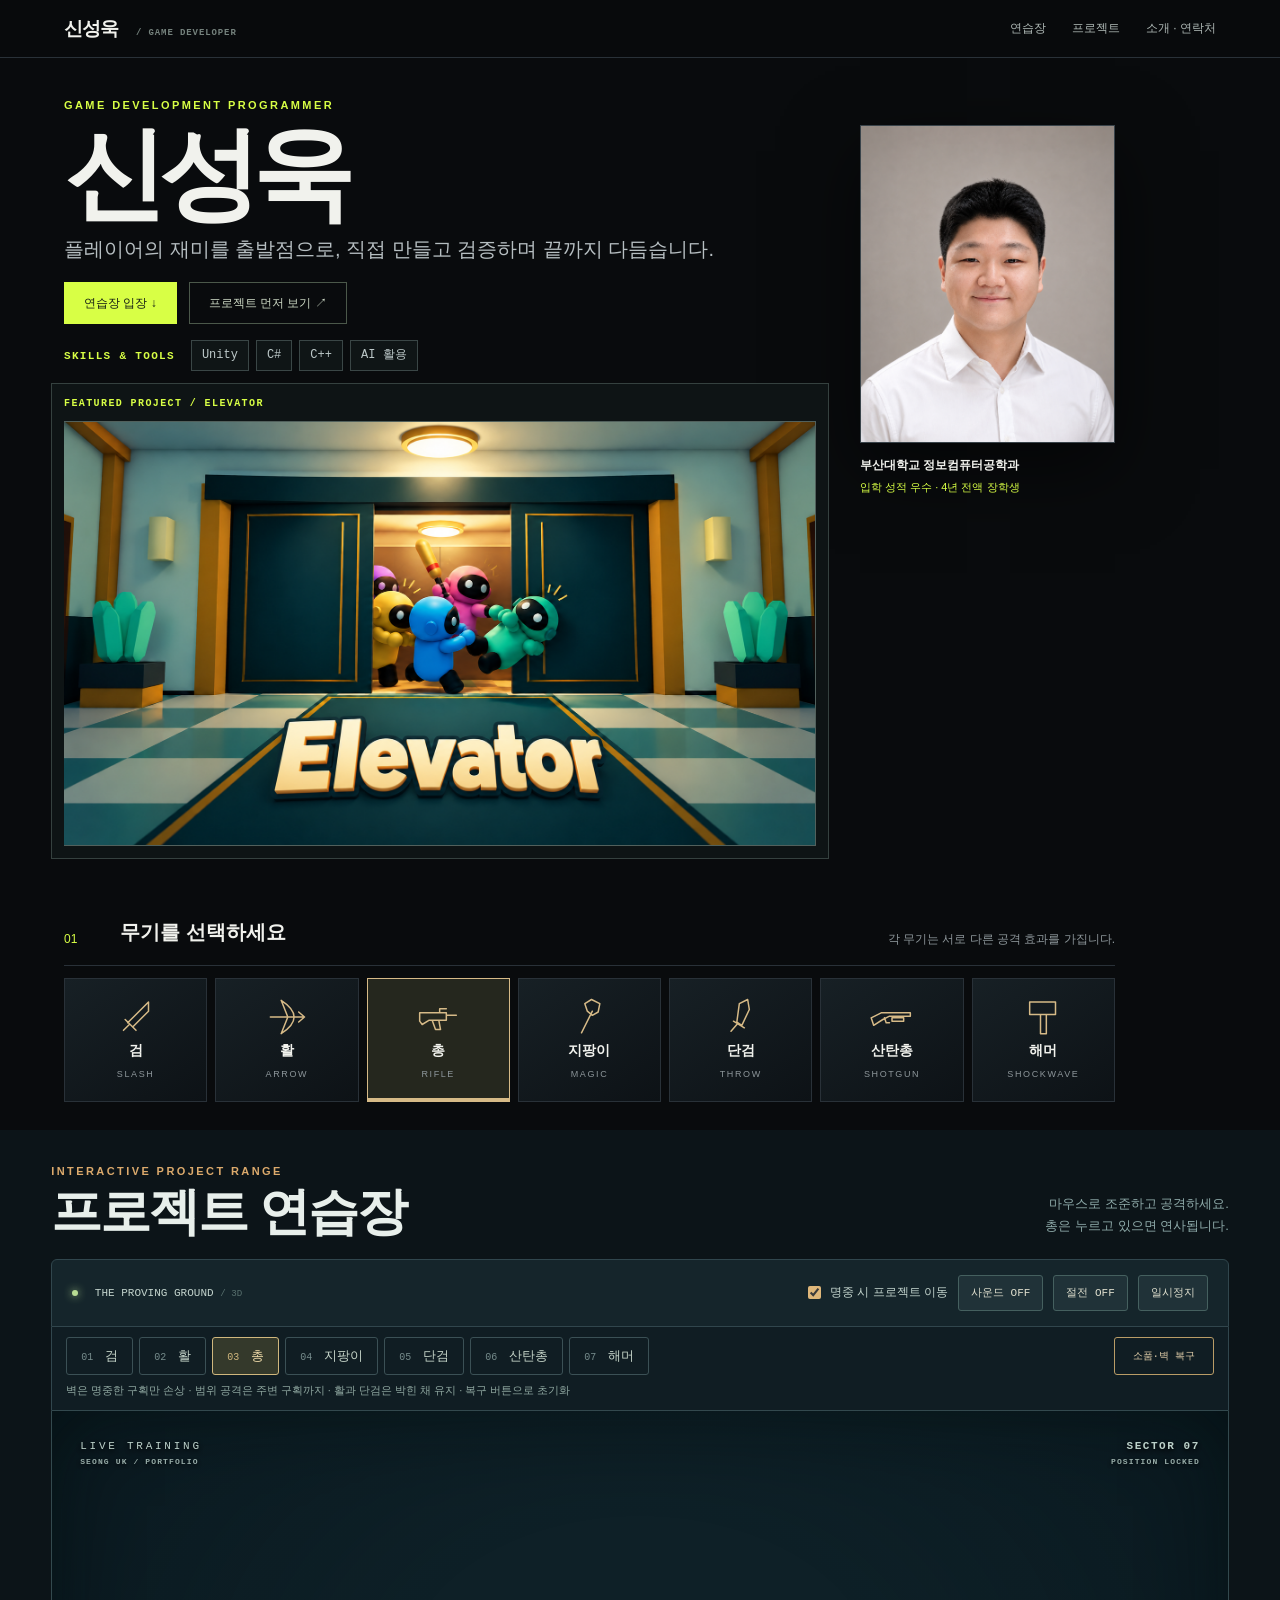
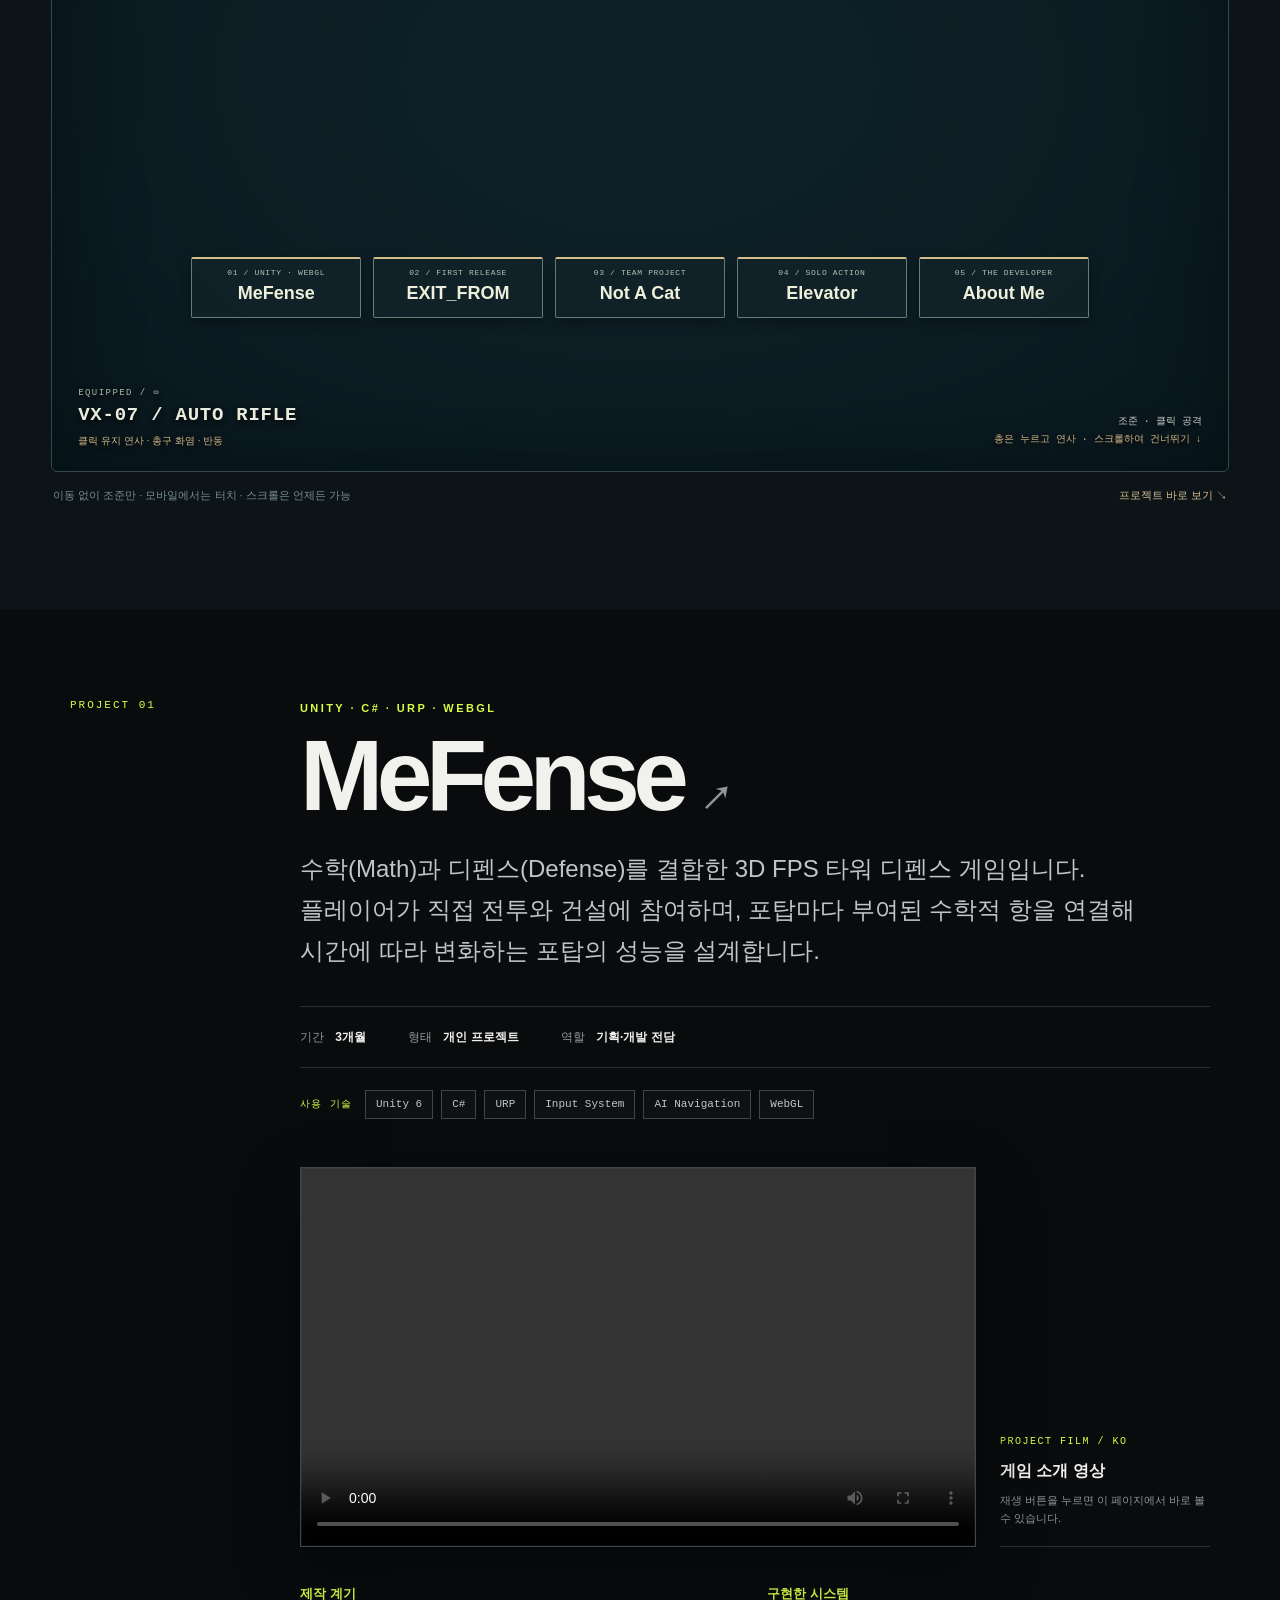
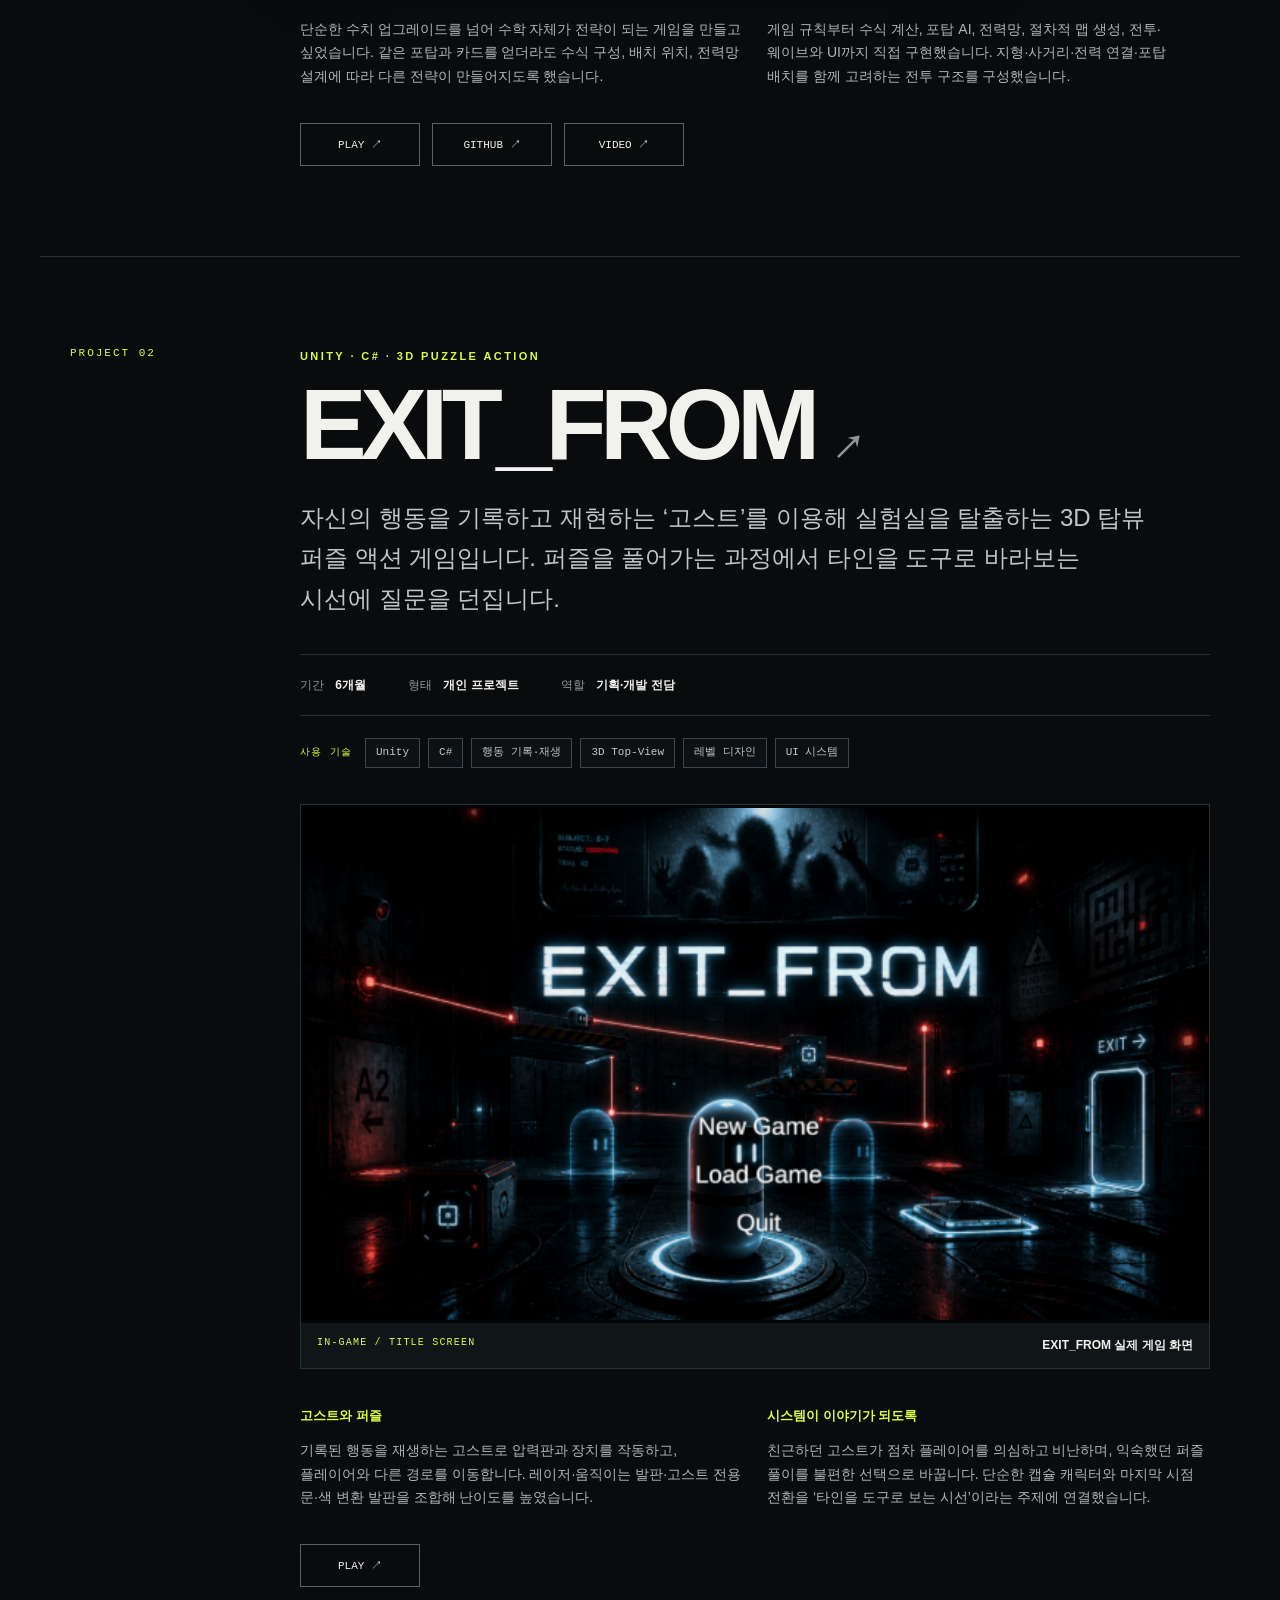
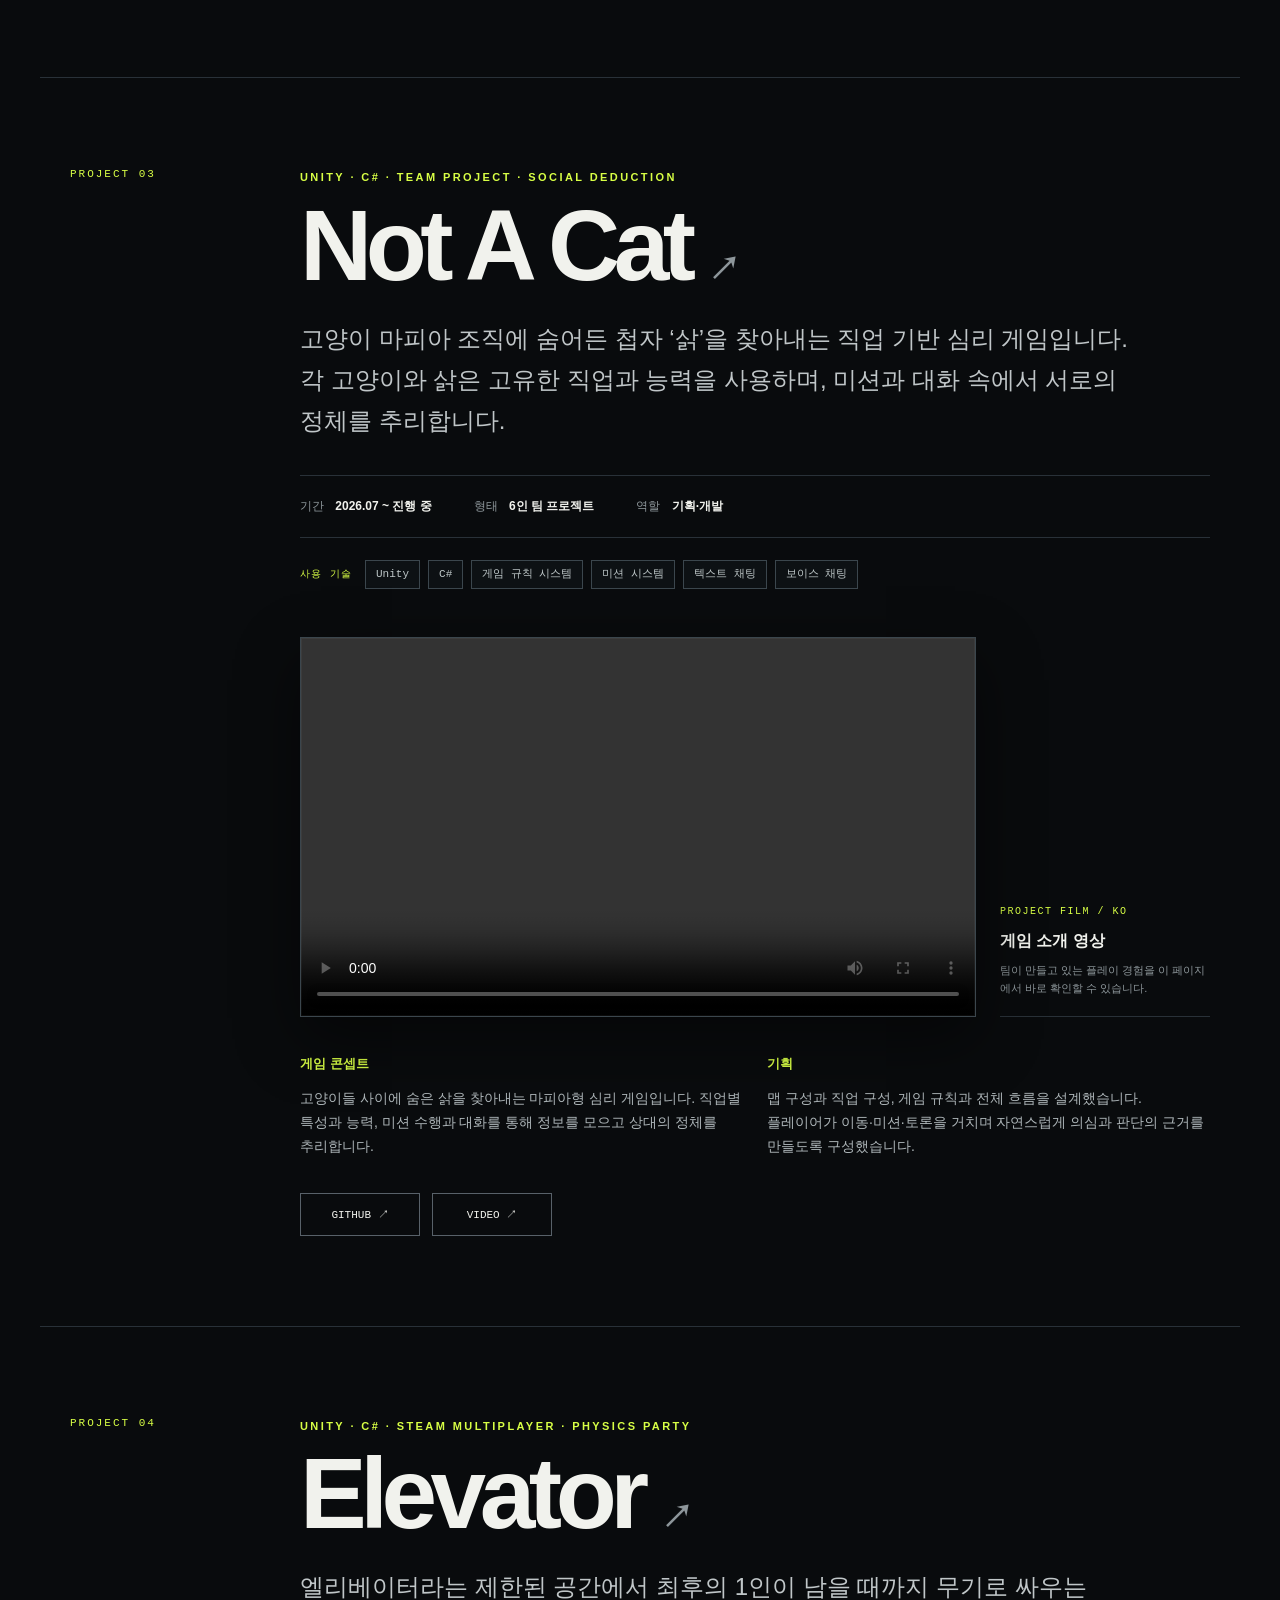
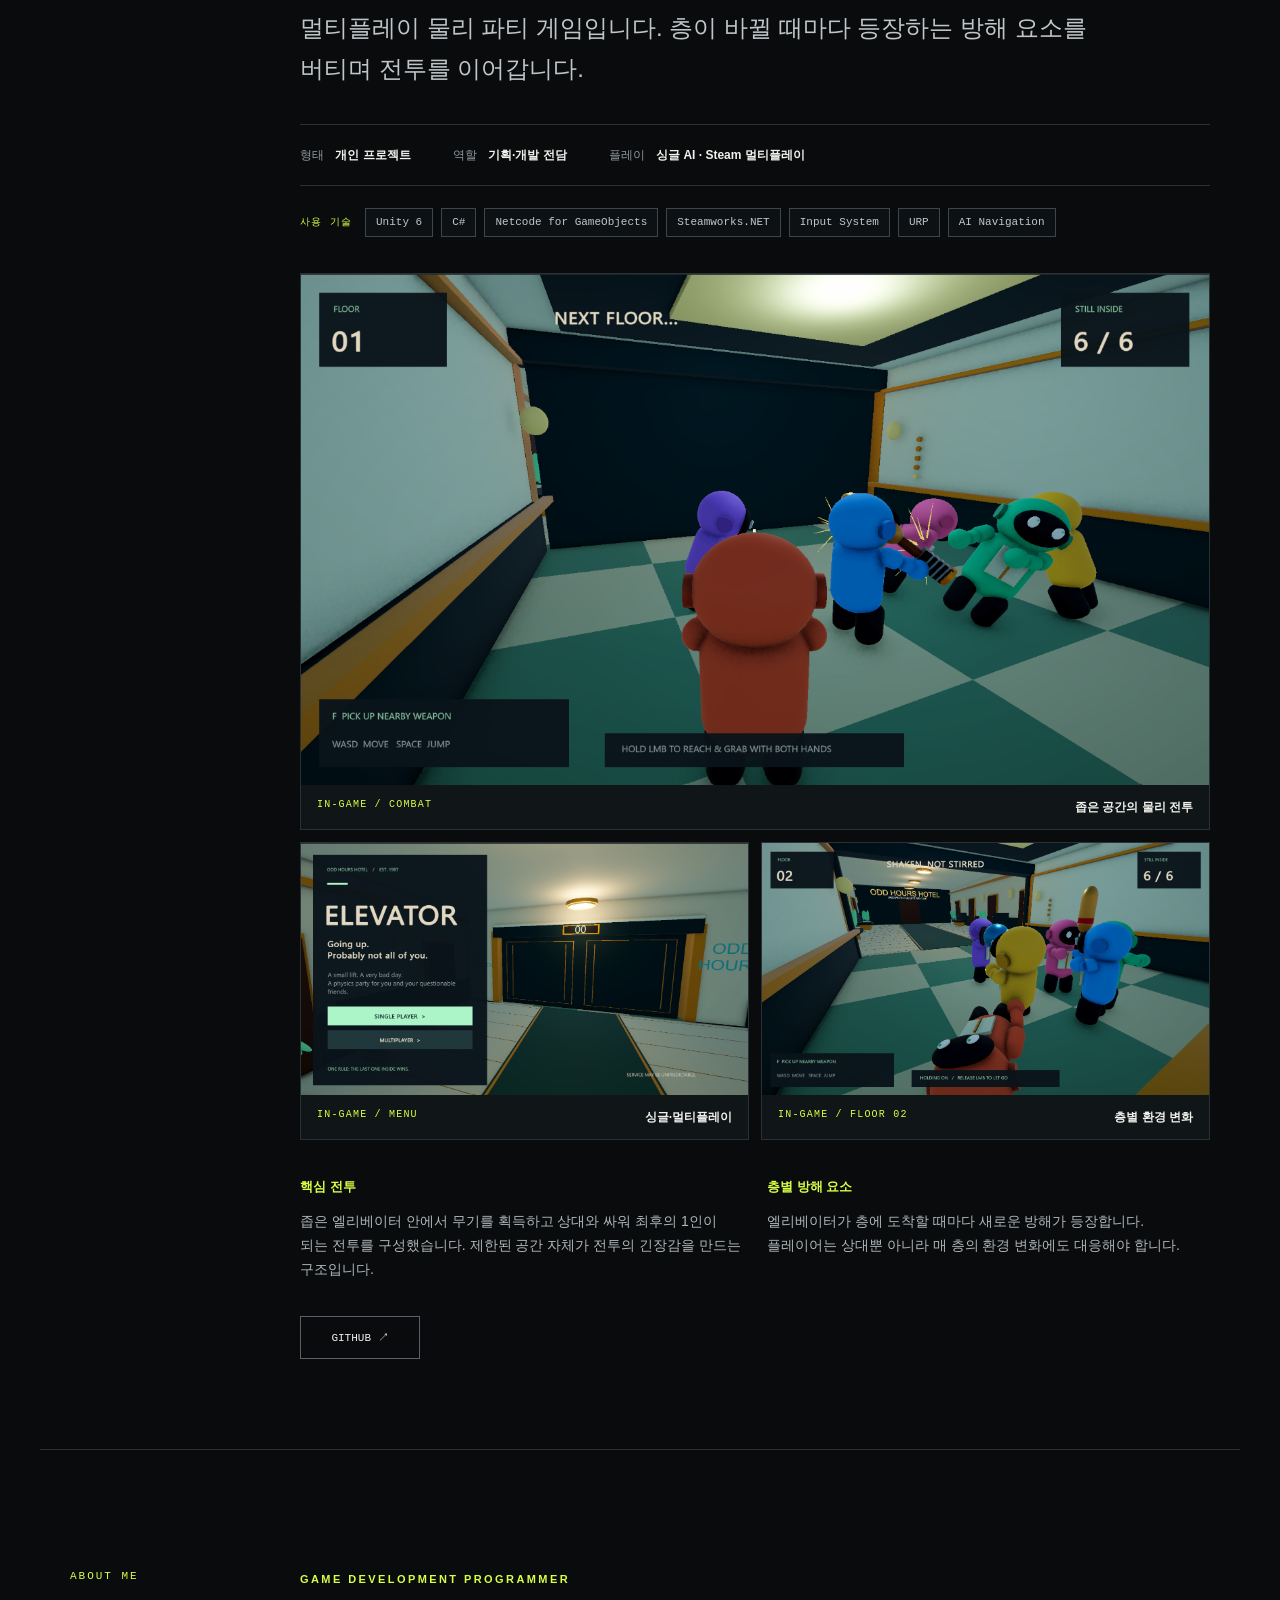
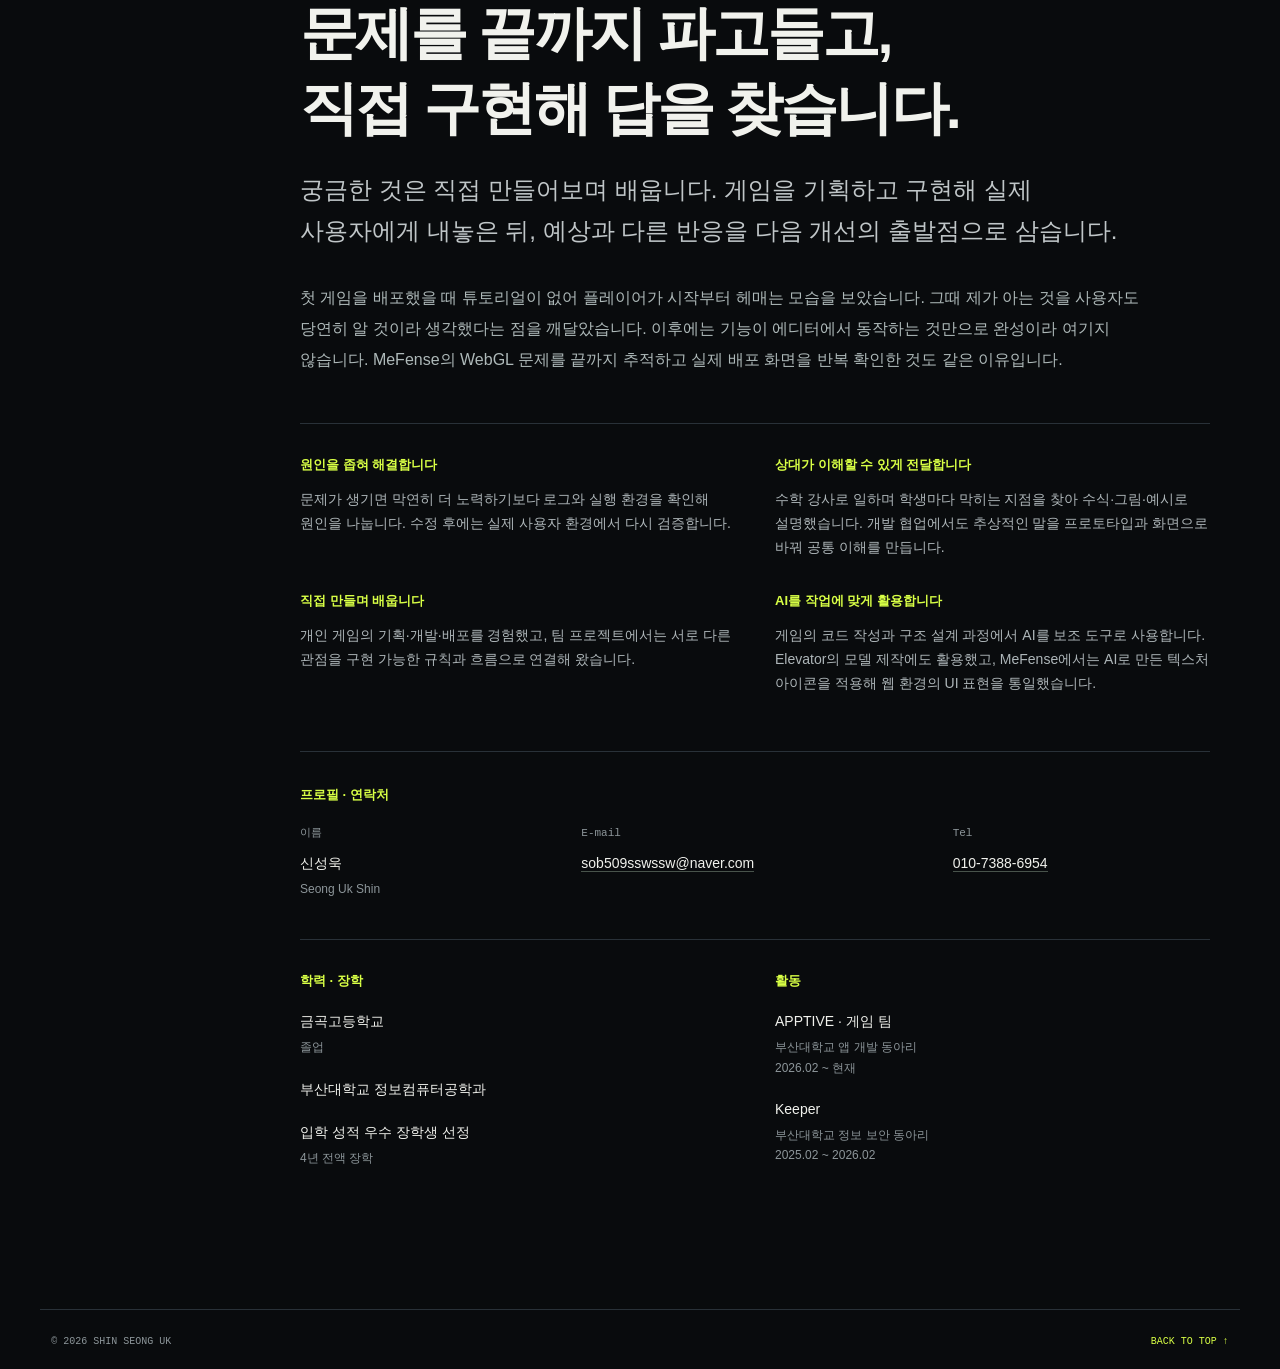
==== commit b5eeba7e: "update1" ====
--- a/index.html
+++ b/index.html
@@ -16,7 +16,7 @@
   <header class="hero" id="top">
     <p class="hero-kicker">GAME DEVELOPMENT PROGRAMMER</p>
     <h1>신성욱</h1>
-    <p class="hero-subtitle">직접 만들어 검증하고, 사용자에게 닿는 완성을 만듭니다.</p>
+    <p class="hero-subtitle">플레이어의 재미를 출발점으로, 직접 만들고 검증하며 끝까지 다듬습니다.</p>
     <figure class="portrait">
       <img class="portrait-photo" src="assets/profile-shin-seong-uk.png" alt="신성욱 프로필 사진" width="1122" height="1402" fetchpriority="high">
       <figcaption><strong>부산대학교 정보컴퓨터공학과</strong><span>입학 성적 우수 · 4년 전액 장학생</span></figcaption>
@@ -25,11 +25,10 @@
     <div class="hero-skills" aria-label="사용 가능한 기술과 도구">
       <span class="hero-skills-label">SKILLS &amp; TOOLS</span>
       <ul>
-        <li>Unity</li><li>C#</li><li>C++</li><li>Git / GitHub</li><li>URP</li>
-        <li>Input System</li><li>AI Navigation</li><li>Netcode for GameObjects</li><li>Steamworks.NET</li><li>AI 활용</li>
+        <li>Unity</li><li>C#</li><li>C++</li><li>AI 활용</li>
       </ul>
     </div>
-    <nav class="hero-featured" aria-label="대표 프로젝트 바로 보기"><span>SELECTED WORK / 2026</span><a href="#mefense">01 <strong>MeFense</strong><small>수학 × FPS 디펜스 ↗</small></a><a href="#exit-from">02 <strong>EXIT_FROM</strong><small>고스트 퍼즐 액션 ↗</small></a><a href="#not-a-cat">03 <strong>Not A Cat</strong><small>팀 기반 추리 게임 ↗</small></a><a href="#elevator">04 <strong>Elevator</strong><small>멀티플레이 파티 게임 ↗</small></a></nav>
+    <nav class="hero-featured" aria-label="대표 프로젝트 바로 보기"><span>FEATURED PROJECT / ELEVATOR</span><a class="featured-project" href="#elevator" aria-label="대표 프로젝트 Elevator 자세히 보기"><img src="assets/elevator-featured-v2.png" alt="게임 속 엘리베이터 문이 열리고 캐릭터들이 전투한다. 이미지 하단에는 게임 제목 Elevator가 적혀 있다" width="1672" height="941" fetchpriority="high"></a></nav>
     <section class="loadout" aria-labelledby="loadout-title">
       <div class="section-label"><span>01</span><h2 id="loadout-title">무기를 선택하세요</h2><p>각 무기는 서로 다른 공격 효과를 가집니다.</p></div>
       <div class="weapon-list" role="radiogroup" aria-label="무기 선택">
@@ -111,6 +110,7 @@
         <div class="project-main"><p class="eyebrow">UNITY · C# · 3D PUZZLE ACTION</p><h2><a class="project-title-link" href="exit-from.html" aria-label="EXIT_FROM 상세 내용 보기">EXIT_FROM<span aria-hidden="true">↗</span></a></h2><p class="project-lead">자신의 행동을 기록하고 재현하는 ‘고스트’를 이용해 실험실을 탈출하는 3D 탑뷰 퍼즐 액션 게임입니다. 퍼즐을 풀어가는 과정에서 타인을 도구로 바라보는 시선에 질문을 던집니다.</p>
           <div class="project-meta"><span>기간 <strong>6개월</strong></span><span>형태 <strong>개인 프로젝트</strong></span><span>역할 <strong>기획·개발 전담</strong></span></div>
           <div class="tech-stack" aria-label="EXIT_FROM 사용 기술"><strong>사용 기술</strong><span>Unity</span><span>C#</span><span>행동 기록·재생</span><span>3D Top-View</span><span>레벨 디자인</span><span>UI 시스템</span></div>
+          <figure class="project-still project-still-single"><img src="assets/exit-from-title.png" alt="EXIT_FROM 실제 게임 타이틀 화면. 어두운 실험실과 고스트, 출구가 보인다" loading="lazy"><figcaption><span>IN-GAME / TITLE SCREEN</span><strong>EXIT_FROM 실제 게임 화면</strong></figcaption></figure>
           <div class="project-grid">
             <div><h3>고스트와 퍼즐</h3><p>기록된 행동을 재생하는 고스트로 압력판과 장치를 작동하고, 플레이어와 다른 경로를 이동합니다. 레이저·움직이는 발판·고스트 전용 문·색 변환 발판을 조합해 난이도를 높였습니다.</p></div>
             <div><h3>시스템이 이야기가 되도록</h3><p>친근하던 고스트가 점차 플레이어를 의심하고 비난하며, 익숙했던 퍼즐 풀이를 불편한 선택으로 바꿉니다. 단순한 캡슐 캐릭터와 마지막 시점 전환을 ‘타인을 도구로 보는 시선’이라는 주제에 연결했습니다.</p></div>
@@ -143,6 +143,7 @@
         <div class="project-main"><p class="eyebrow">UNITY · C# · STEAM MULTIPLAYER · PHYSICS PARTY</p><h2><a class="project-title-link" href="elevator.html" aria-label="Elevator 상세 내용 보기">Elevator<span aria-hidden="true">↗</span></a></h2><p class="project-lead">엘리베이터라는 제한된 공간에서 최후의 1인이 남을 때까지 무기로 싸우는 멀티플레이 물리 파티 게임입니다. 층이 바뀔 때마다 등장하는 방해 요소를 버티며 전투를 이어갑니다.</p>
           <div class="project-meta"><span>형태 <strong>개인 프로젝트</strong></span><span>역할 <strong>기획·개발 전담</strong></span><span>플레이 <strong>싱글 AI · Steam 멀티플레이</strong></span></div>
           <div class="tech-stack" aria-label="Elevator 사용 기술"><strong>사용 기술</strong><span>Unity 6</span><span>C#</span><span>Netcode for GameObjects</span><span>Steamworks.NET</span><span>Input System</span><span>URP</span><span>AI Navigation</span></div>
+          <div class="project-stills" aria-label="Elevator 실제 게임 화면"><figure class="project-still project-still-feature"><img src="assets/elevator-combat.png" alt="엘리베이터 안에서 여러 캐릭터가 무기를 들고 전투하는 실제 게임 화면" loading="lazy"><figcaption><span>IN-GAME / COMBAT</span><strong>좁은 공간의 물리 전투</strong></figcaption></figure><figure class="project-still"><img src="assets/elevator-menu.png" alt="Elevator 게임의 싱글 및 멀티플레이 선택 화면" loading="lazy"><figcaption><span>IN-GAME / MENU</span><strong>싱글·멀티플레이</strong></figcaption></figure><figure class="project-still"><img src="assets/elevator-floor.png" alt="새로운 층에 도착한 엘리베이터에서 펼쳐지는 전투 장면" loading="lazy"><figcaption><span>IN-GAME / FLOOR 02</span><strong>층별 환경 변화</strong></figcaption></figure></div>
           <div class="project-grid">
             <div><h3>핵심 전투</h3><p>좁은 엘리베이터 안에서 무기를 획득하고 상대와 싸워 최후의 1인이 되는 전투를 구성했습니다. 제한된 공간 자체가 전투의 긴장감을 만드는 구조입니다.</p></div>
             <div><h3>층별 방해 요소</h3><p>엘리베이터가 층에 도착할 때마다 새로운 방해가 등장합니다. 플레이어는 상대뿐 아니라 매 층의 환경 변화에도 대응해야 합니다.</p></div>
--- a/style.css
+++ b/style.css
@@ -205,3 +205,36 @@
 }
 @media(prefers-reduced-motion:reduce) {.project-dialog[open] {animation:none}}
 @media(max-width:760px) {.has-project-dialogs .project:not(.about) {padding:56px 24px}}
+.project-stills {display:grid;grid-template-columns:1fr 1fr;gap:12px;margin:36px 0 0}
+.project-still {min-width:0;margin:36px 0 0;border:1px solid var(--line);background:#101517}
+.project-stills .project-still {margin:0}
+.project-still-feature {grid-column:1/-1}
+.project-still img {display:block;width:100%;height:auto;aspect-ratio:16/9;object-fit:cover}
+.project-still-single img {aspect-ratio:1.75;object-fit:contain;background:#030506}
+.project-still figcaption {display:flex;flex-wrap:wrap;justify-content:space-between;gap:8px 24px;padding:12px 16px;color:var(--ink);font-size:12px}
+.project-still figcaption span {color:var(--acid);font:10px/1.6 monospace;letter-spacing:.12em}
+@media(max-width:760px) {.project-stills {grid-template-columns:1fr}.project-still-feature {grid-column:auto}.project-still figcaption {display:block}.project-still figcaption strong {display:block;margin-top:4px}}
+.hero .portrait {width:min(255px,68vw)}
+@media(min-width:900px) {.hero {grid-template-columns:minmax(0,778px) minmax(210px,255px);column-gap:18px;padding-top:38px}.hero .portrait {grid-row:2/7;justify-self:start;max-width:255px;margin-top:10px}.hero h1 {font-size:clamp(78px,8vw,112px)}.hero-subtitle {margin-top:10px}.hero-actions {margin-top:16px}.hero-skills {margin-top:16px}.hero-featured {margin-top:12px}}
+.hero-featured {display:block;width:min(100%,778px);max-width:none;padding:12px;border:1px solid #35413f;background:#0e1415}
+.hero-featured>span {min-height:0;width:100%;margin-inline:0;padding:0 0 10px;border:0}
+.hero-featured .featured-project {position:relative;display:block;width:100%;min-height:0;margin-inline:0;padding:0;overflow:hidden;border:1px solid #51605c;background:#081114;color:var(--ink);text-decoration:none}
+.hero-featured .featured-project img {display:block;width:100%;height:auto;aspect-ratio:1672/941;transition:filter .25s ease}
+.hero-featured .featured-project:hover img,.hero-featured .featured-project:focus-visible img {filter:brightness(1.08)}
+.hero-featured .featured-project:focus-visible {outline:3px solid var(--acid);outline-offset:4px}
+@media(min-width:900px) {.hero-featured {margin-left:-13px}}
+.featured-project-caption {position:absolute;inset:auto 0 0;display:flex;flex-direction:column;align-items:center;gap:2px;padding:48px 14px 17px;background:linear-gradient(transparent,#061114d9 45%,#061114f5);text-align:center}
+.featured-project-caption small {color:#c7f4d1;font:700 10px/1.3 monospace;letter-spacing:.12em}
+.hero-featured .featured-project strong {color:white;font:800 clamp(38px,4.5vw,68px)/1.08 'Malgun Gothic',sans-serif;letter-spacing:-.055em;text-shadow:0 2px 14px #071515}
+.featured-project-caption em {color:#d8e5e0;font-size:12px;font-style:normal}
+.hero-featured .featured-project:hover strong {color:var(--acid)}
+.dialog-project-switcher {display:flex;flex-wrap:wrap;align-items:center;gap:8px;margin-top:28px;padding:16px 0;border-block:1px solid var(--line)}
+.dialog-project-switcher>span {width:100%;color:var(--muted);font:700 10px/1.3 monospace;letter-spacing:.12em}
+.dialog-project-switcher button {min-height:40px;padding:8px 13px;border:1px solid #566467;background:#11191a;color:var(--ink);cursor:pointer;font-size:12px}
+.dialog-project-switcher button:hover,.dialog-project-switcher button:focus-visible,.dialog-project-switcher button[aria-current="true"] {border-color:var(--acid);color:var(--acid)}
+@media(max-width:760px) {.hero-featured {margin-top:28px}.hero-featured .featured-project {min-height:0;padding:0}.featured-project-caption {padding-bottom:12px}.hero-featured .featured-project strong {font-size:clamp(36px,11vw,58px)}.featured-project-caption em {font-size:10px}.dialog-project-switcher button {flex:1 1 calc(50% - 8px)}}
+.detail-project-switcher {display:flex;flex-wrap:wrap;align-items:center;gap:8px;margin-top:24px}
+.detail-project-switcher span {width:100%;color:var(--muted);font:700 10px/1.3 monospace;letter-spacing:.12em}
+.detail-project-switcher a {display:inline-flex;align-items:center;justify-content:center;min-height:40px;padding:8px 13px;border:1px solid #566467;color:var(--ink);text-decoration:none;font-size:12px}
+.detail-project-switcher a:hover,.detail-project-switcher a:focus-visible,.detail-project-switcher a[aria-current="page"] {border-color:var(--acid);color:var(--acid)}
+@media(max-width:760px) {.detail-project-switcher a {flex:1 1 calc(50% - 8px)}}
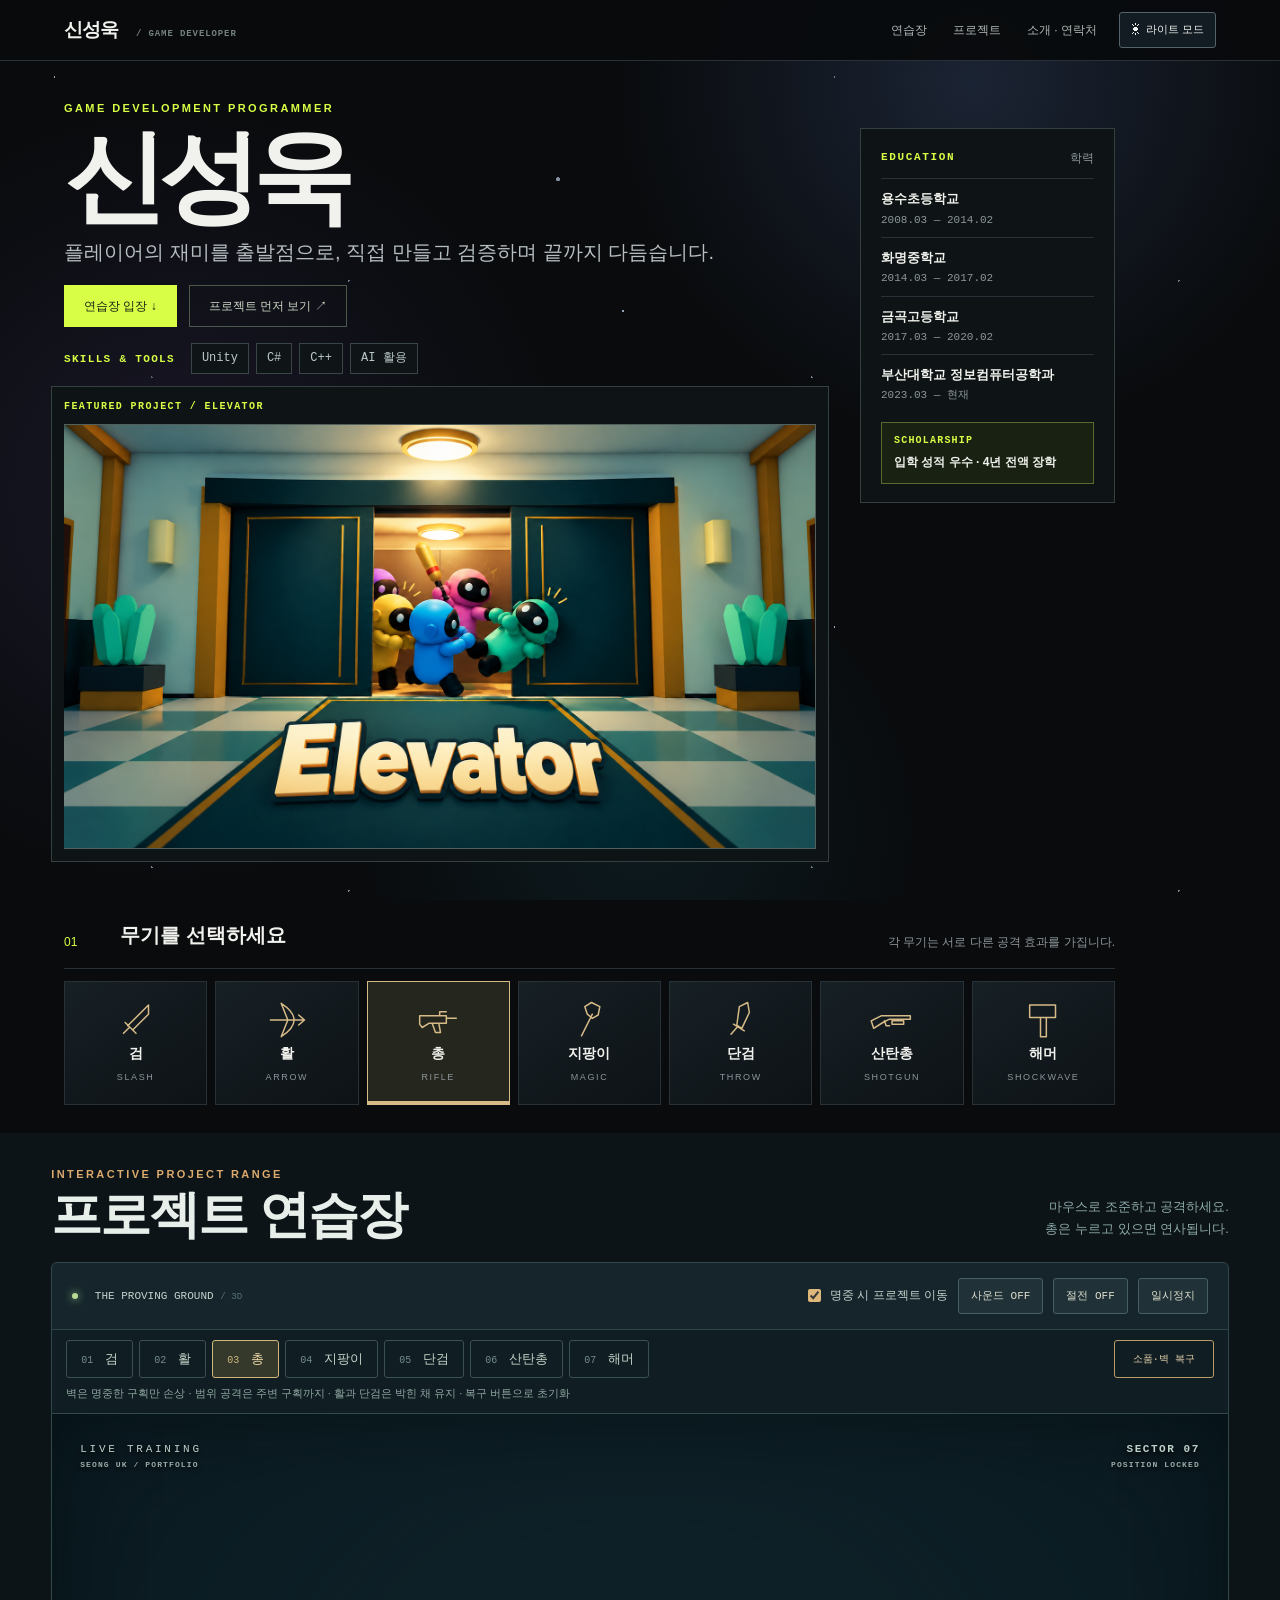
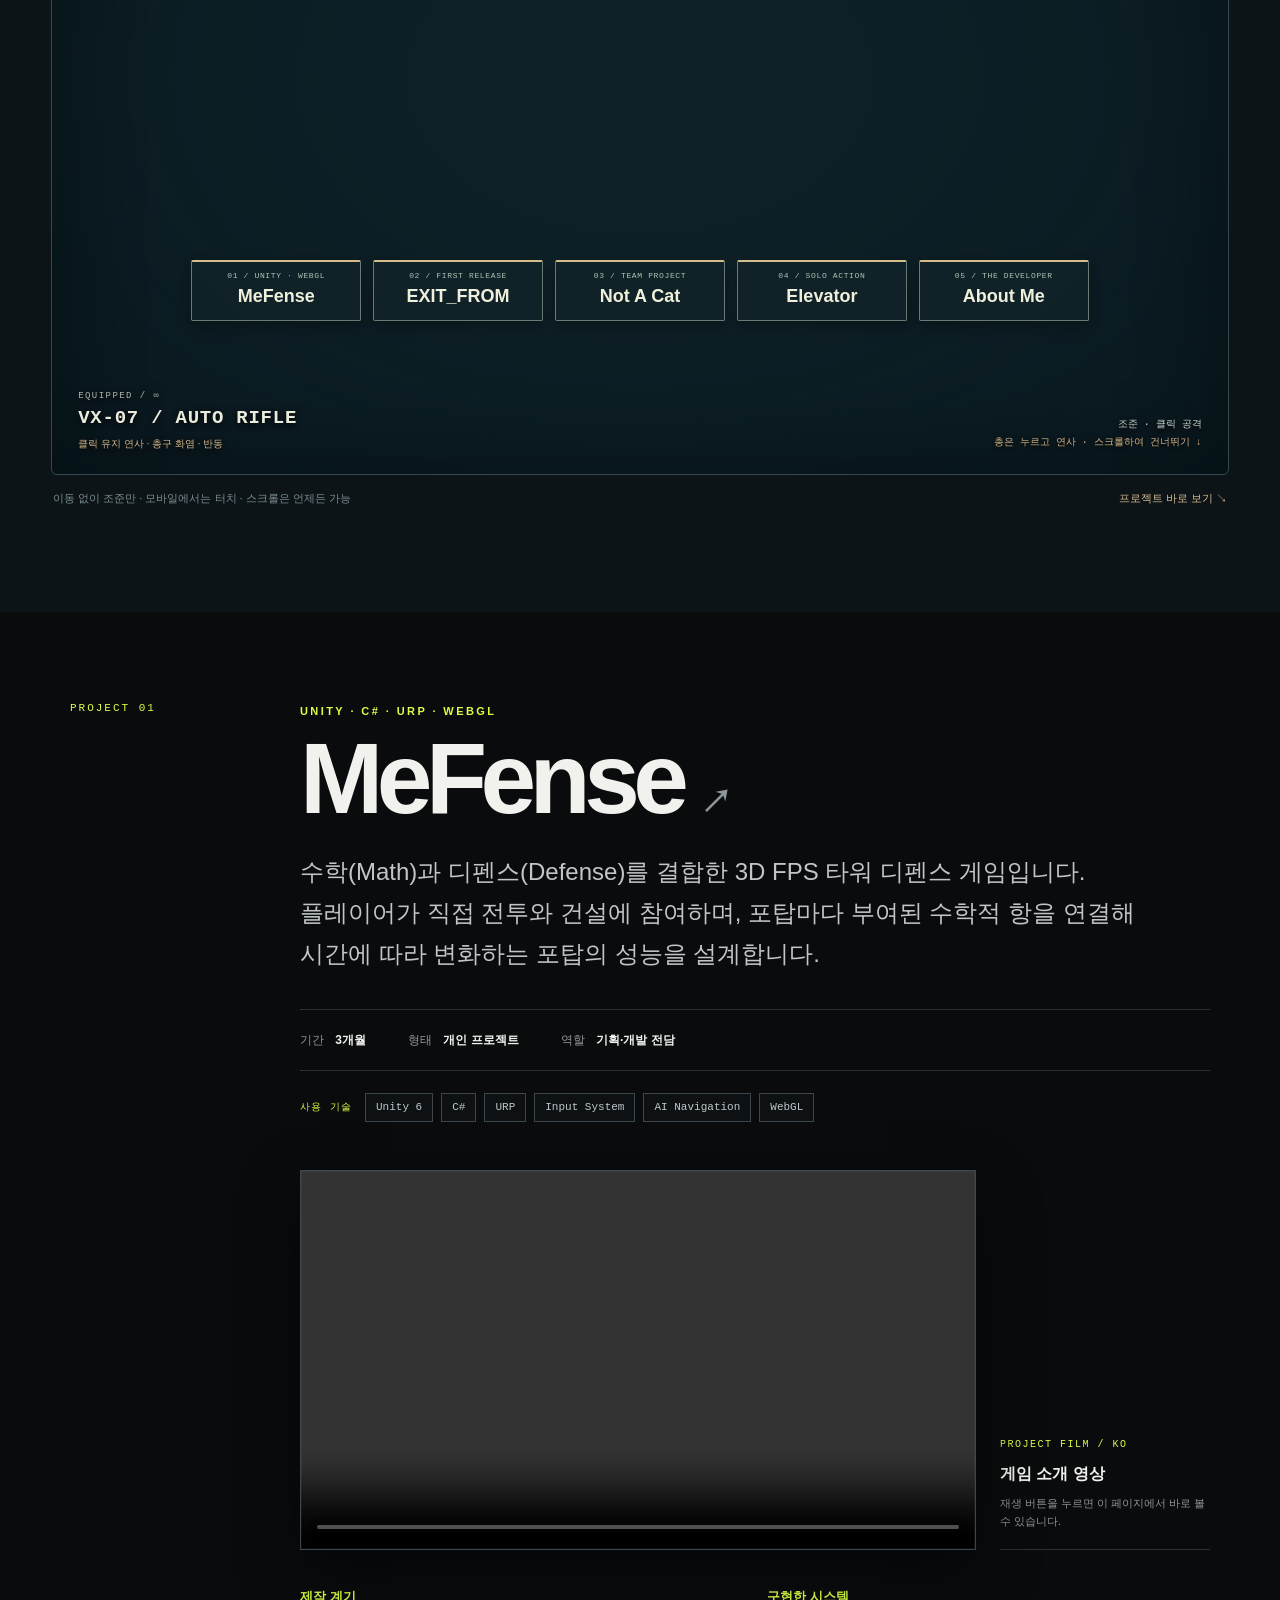
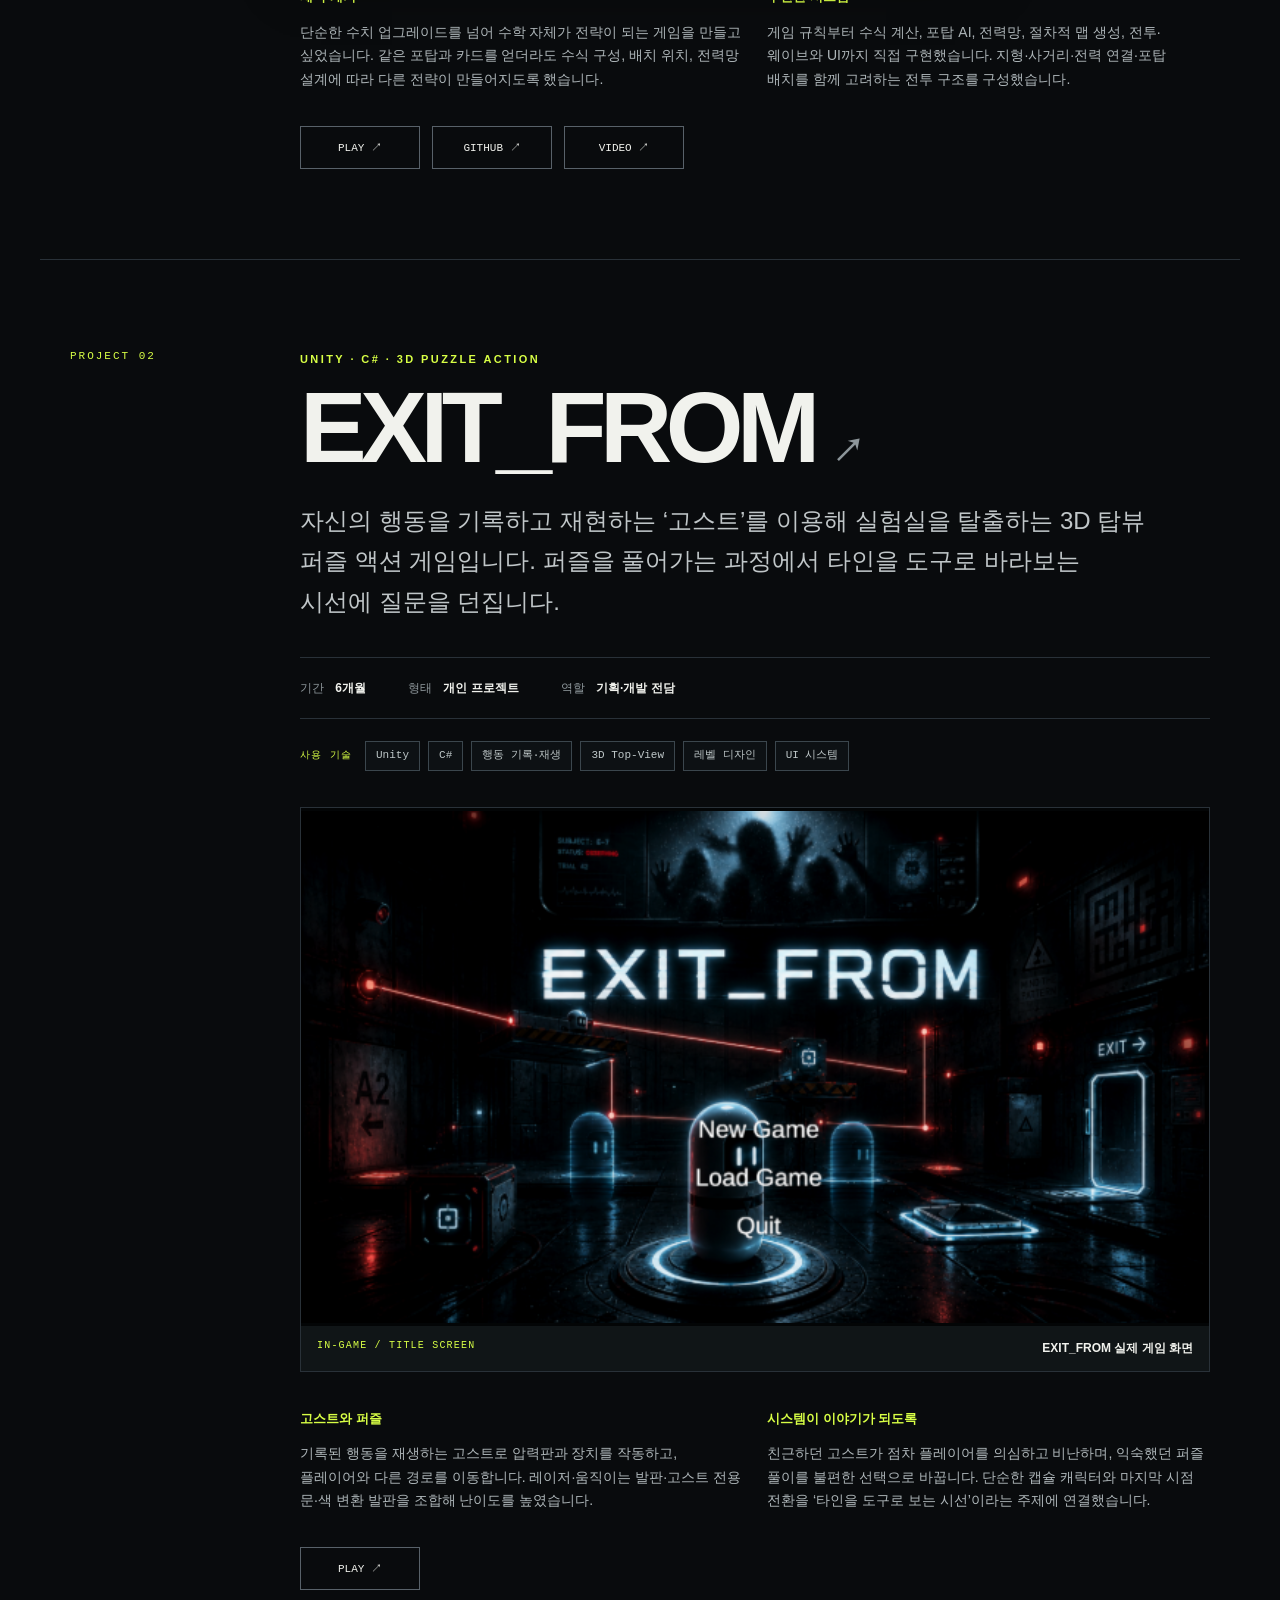
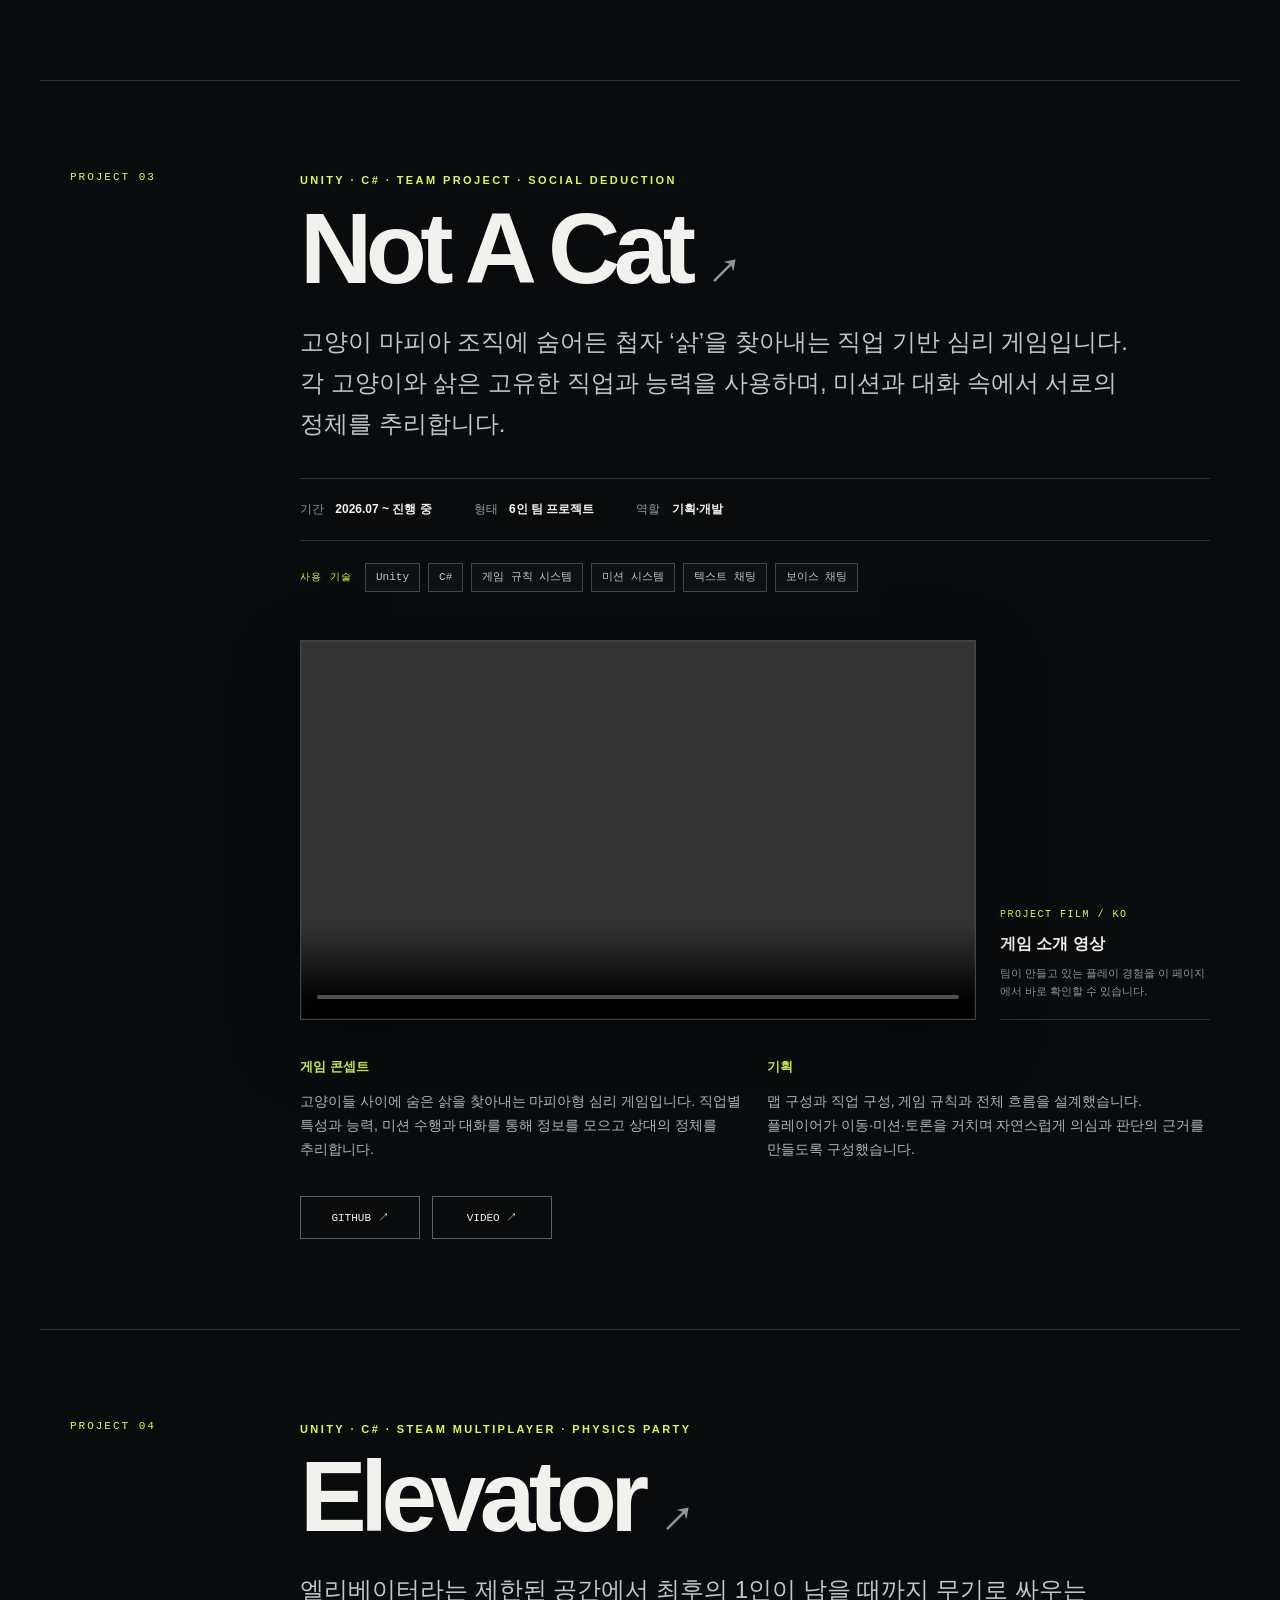
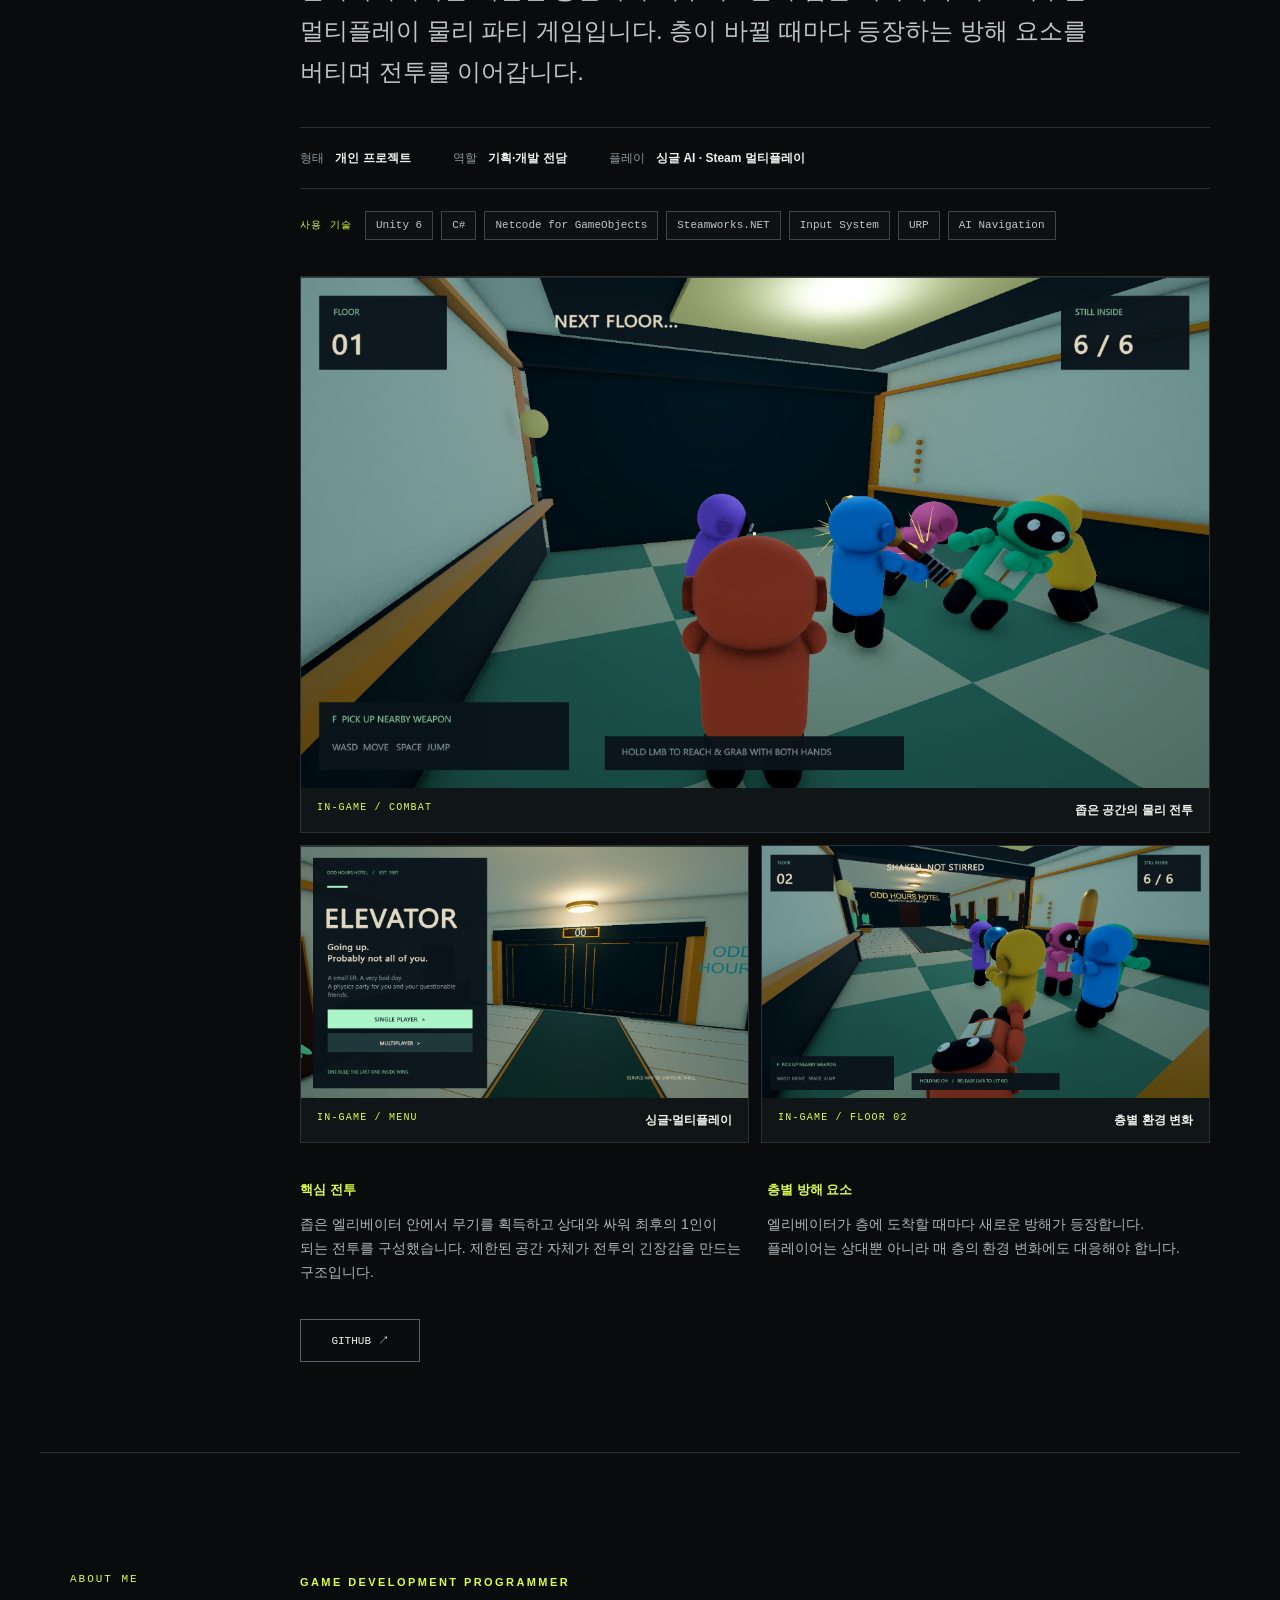
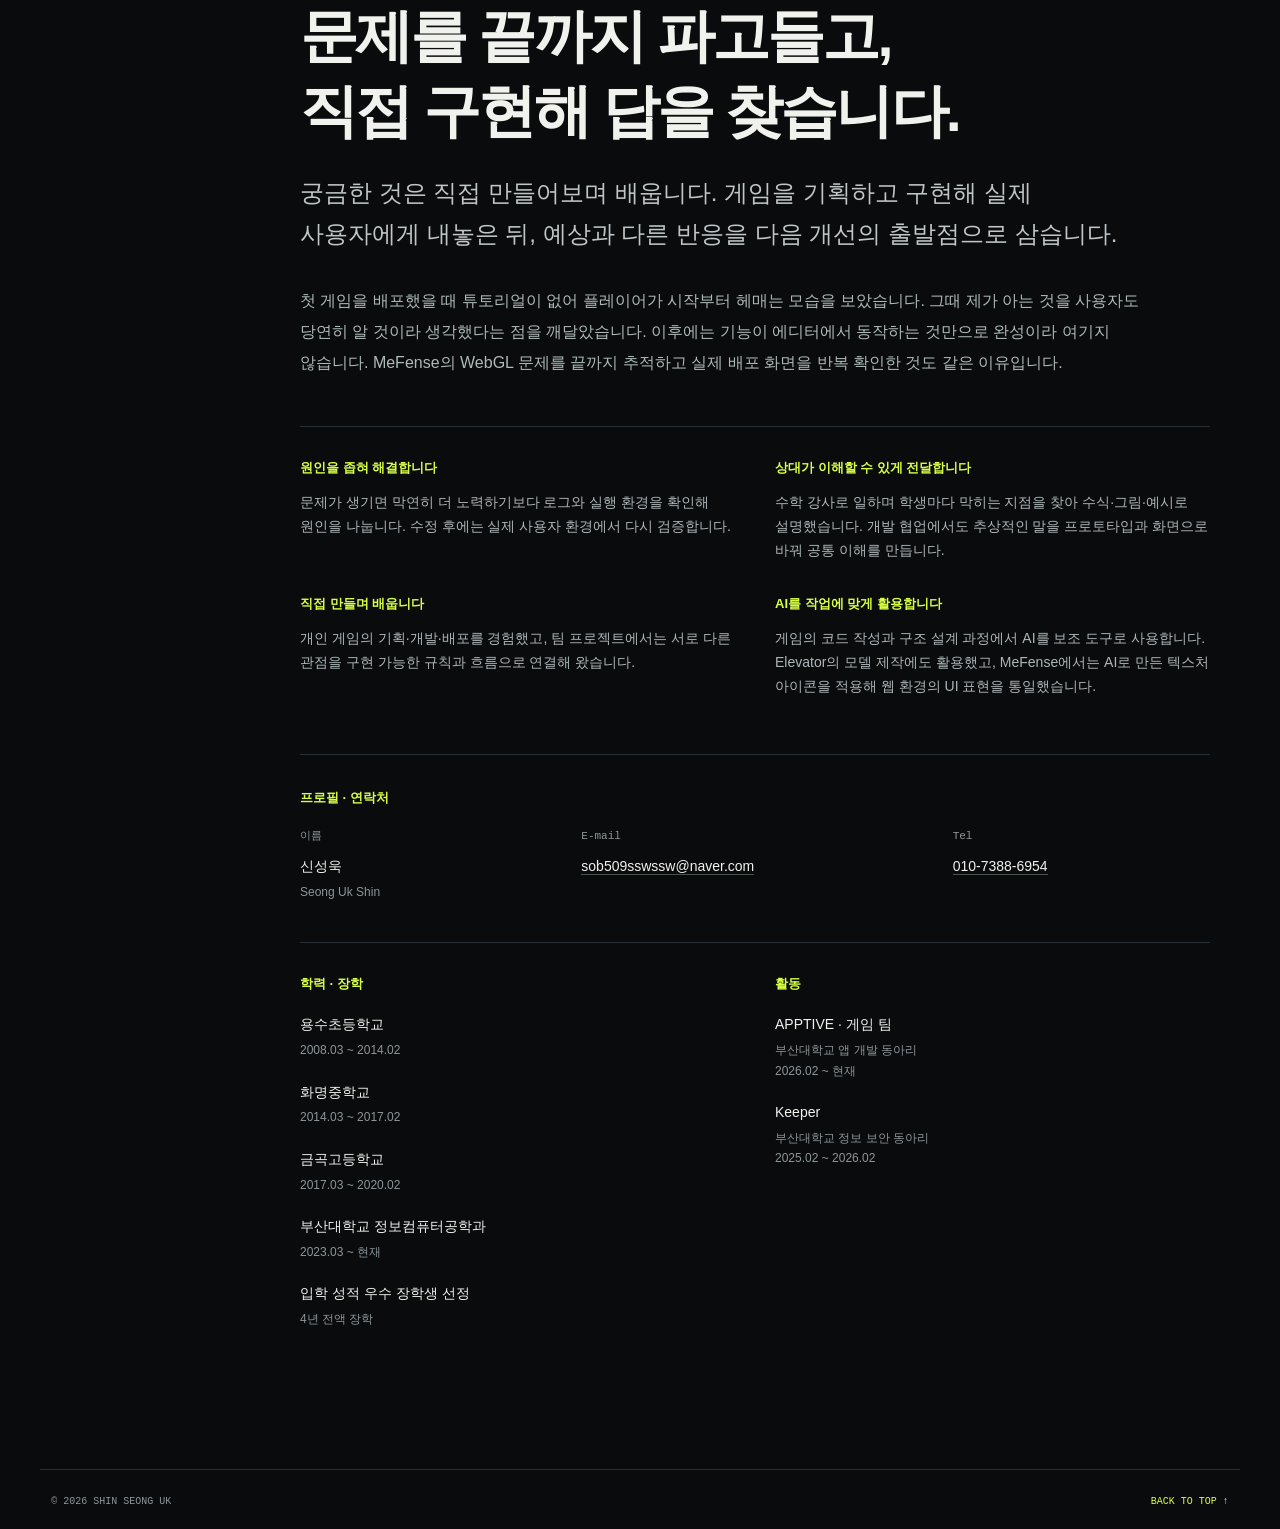
==== commit 2fc632ca: "Add theme switcher and weapon equip effects" ====
--- a/index.html
+++ b/index.html
@@ -5,22 +5,30 @@
   <meta name="viewport" content="width=device-width, initial-scale=1">
   <meta name="description" content="직접 만들고 배포하며 사용자 경험을 개선하는 게임 개발 프로그래머 신성욱의 포트폴리오입니다.">
   <title>신성욱 | Game Developer</title>
+  <script>try{document.documentElement.dataset.theme=localStorage.getItem('portfolio-theme')==='light'?'light':'dark'}catch{document.documentElement.dataset.theme='dark'}</script>
   <link rel="stylesheet" href="style.css">
   <link rel="stylesheet" href="range.css">
+  <script src="theme.js" defer></script>
   <script src="range-loader.js" defer></script>
   <script src="project-modal.js" defer></script>
 </head>
 <body>
   <a class="skip-content" href="#projects">프로젝트 본문으로 바로 가기</a>
-  <nav class="portfolio-nav" aria-label="포트폴리오 메뉴"><a href="#top" class="portfolio-brand">신성욱<span> / GAME DEVELOPER</span></a><div><a href="#range-title">연습장</a><a href="#projects">프로젝트</a><a href="#about">소개 · 연락처</a></div></nav>
+  <nav class="portfolio-nav" aria-label="포트폴리오 메뉴"><a href="#top" class="portfolio-brand">신성욱<span> / GAME DEVELOPER</span></a><div class="nav-actions"><div class="nav-links"><a href="#range-title">연습장</a><a href="#projects">프로젝트</a><a href="#about">소개 · 연락처</a></div><button id="theme-toggle" class="theme-toggle" type="button" aria-pressed="false" aria-label="라이트 모드로 전환"><span aria-hidden="true">☀</span><span class="theme-toggle-text">라이트 모드</span></button></div></nav>
   <header class="hero" id="top">
     <p class="hero-kicker">GAME DEVELOPMENT PROGRAMMER</p>
     <h1>신성욱</h1>
     <p class="hero-subtitle">플레이어의 재미를 출발점으로, 직접 만들고 검증하며 끝까지 다듬습니다.</p>
-    <figure class="portrait">
-      <img class="portrait-photo" src="assets/profile-shin-seong-uk.png" alt="신성욱 프로필 사진" width="1122" height="1402" fetchpriority="high">
-      <figcaption><strong>부산대학교 정보컴퓨터공학과</strong><span>입학 성적 우수 · 4년 전액 장학생</span></figcaption>
-    </figure>
+    <aside class="education-card" aria-labelledby="hero-education-title">
+      <h2 id="hero-education-title">EDUCATION <span>학력</span></h2>
+      <ol>
+        <li><strong>용수초등학교</strong><span>2008.03 — 2014.02</span></li>
+        <li><strong>화명중학교</strong><span>2014.03 — 2017.02</span></li>
+        <li><strong>금곡고등학교</strong><span>2017.03 — 2020.02</span></li>
+        <li><strong>부산대학교 정보컴퓨터공학과</strong><span>2023.03 — 현재</span></li>
+      </ol>
+      <p class="education-award"><span>SCHOLARSHIP</span><strong>입학 성적 우수 · 4년 전액 장학</strong></p>
+    </aside>
     <div class="hero-actions"><a href="#range-title">연습장 입장 ↓</a><a href="#projects">프로젝트 먼저 보기 ↗</a></div>
     <div class="hero-skills" aria-label="사용 가능한 기술과 도구">
       <span class="hero-skills-label">SKILLS &amp; TOOLS</span>
@@ -61,6 +69,7 @@
         <canvas id="three-canvas" aria-label="3D 연습장. 마우스나 터치로 허수아비를 조준하고 공격하세요."></canvas>
         <p id="range-loading" class="range-loading" role="status">3D 연습장을 준비하고 있습니다…</p>
         <div class="range-atmosphere" aria-hidden="true"></div>
+        <div class="equip-swoosh" aria-hidden="true"></div>
         <div class="range-hud"><span><b>LIVE TRAINING</b><small>SEONG UK / PORTFOLIO</small></span><span class="hud-right">SECTOR 07<br><small>POSITION LOCKED</small></span></div>
         <button class="range-label" type="button" data-destination="#mefense" data-target="0" aria-label="MeFense 프로젝트 표적"><small>01 / UNITY · WEBGL</small><strong>MeFense</strong></button>
         <button class="range-label" type="button" data-destination="#exit-from" data-target="1" aria-label="EXIT_FROM 프로젝트 표적"><small>02 / FIRST RELEASE</small><strong>EXIT_FROM</strong></button>
@@ -169,8 +178,10 @@
               <section aria-labelledby="education-title">
                 <h3 id="education-title">학력 · 장학</h3>
                 <ul>
-                  <li><strong>금곡고등학교</strong><span>졸업</span></li>
-                  <li><strong>부산대학교 정보컴퓨터공학과</strong></li>
+                  <li><strong>용수초등학교</strong><span>2008.03 ~ 2014.02</span></li>
+                  <li><strong>화명중학교</strong><span>2014.03 ~ 2017.02</span></li>
+                  <li><strong>금곡고등학교</strong><span>2017.03 ~ 2020.02</span></li>
+                  <li><strong>부산대학교 정보컴퓨터공학과</strong><span>2023.03 ~ 현재</span></li>
                   <li><strong>입학 성적 우수 장학생 선정</strong><span>4년 전액 장학</span></li>
                 </ul>
               </section>
--- a/style.css
+++ b/style.css
@@ -214,8 +214,17 @@
 .project-still figcaption {display:flex;flex-wrap:wrap;justify-content:space-between;gap:8px 24px;padding:12px 16px;color:var(--ink);font-size:12px}
 .project-still figcaption span {color:var(--acid);font:10px/1.6 monospace;letter-spacing:.12em}
 @media(max-width:760px) {.project-stills {grid-template-columns:1fr}.project-still-feature {grid-column:auto}.project-still figcaption {display:block}.project-still figcaption strong {display:block;margin-top:4px}}
-.hero .portrait {width:min(255px,68vw)}
-@media(min-width:900px) {.hero {grid-template-columns:minmax(0,778px) minmax(210px,255px);column-gap:18px;padding-top:38px}.hero .portrait {grid-row:2/7;justify-self:start;max-width:255px;margin-top:10px}.hero h1 {font-size:clamp(78px,8vw,112px)}.hero-subtitle {margin-top:10px}.hero-actions {margin-top:16px}.hero-skills {margin-top:16px}.hero-featured {margin-top:12px}}
+.education-card {width:min(100%,420px);margin:28px auto 0;padding:21px 20px 18px;border:1px solid #35413f;background:#0e1415;text-align:left}
+.education-card h2 {display:flex;align-items:center;justify-content:space-between;gap:10px;margin:0 0 12px;color:var(--acid);font:700 11px/1.4 monospace;letter-spacing:.15em}
+.education-card h2 span {color:var(--muted);font:12px/1.4 "Malgun Gothic",sans-serif;letter-spacing:0}
+.education-card ol {margin:0;padding:0;list-style:none}
+.education-card li {display:flex;flex-direction:column;gap:1px;padding:9px 0;border-top:1px solid var(--line)}
+.education-card li strong {color:var(--ink);font-size:13px;font-weight:600;word-break:keep-all}
+.education-card li span {color:var(--muted);font:11px/1.5 monospace}
+.education-award {display:flex;flex-direction:column;gap:5px;margin:9px 0 0;padding:11px 12px;border:1px solid #586b2f;background:#192113}
+.education-award span {color:var(--acid);font:700 10px/1.3 monospace;letter-spacing:.12em}
+.education-award strong {color:var(--ink);font-size:12px;font-weight:600;word-break:keep-all}
+@media(min-width:900px) {.hero {grid-template-columns:minmax(0,778px) minmax(210px,255px);column-gap:18px;padding-top:38px}.hero .education-card {grid-column:2;grid-row:2/7;justify-self:start;width:100%;margin:10px 0 0}.hero h1 {font-size:clamp(78px,8vw,112px)}.hero-subtitle {margin-top:10px}.hero-actions {margin-top:16px}.hero-skills {margin-top:16px}.hero-featured {margin-top:12px}}
 .hero-featured {display:block;width:min(100%,778px);max-width:none;padding:12px;border:1px solid #35413f;background:#0e1415}
 .hero-featured>span {min-height:0;width:100%;margin-inline:0;padding:0 0 10px;border:0}
 .hero-featured .featured-project {position:relative;display:block;width:100%;min-height:0;margin-inline:0;padding:0;overflow:hidden;border:1px solid #51605c;background:#081114;color:var(--ink);text-decoration:none}
@@ -238,3 +247,43 @@
 .detail-project-switcher a {display:inline-flex;align-items:center;justify-content:center;min-height:40px;padding:8px 13px;border:1px solid #566467;color:var(--ink);text-decoration:none;font-size:12px}
 .detail-project-switcher a:hover,.detail-project-switcher a:focus-visible,.detail-project-switcher a[aria-current="page"] {border-color:var(--acid);color:var(--acid)}
 @media(max-width:760px) {.detail-project-switcher a {flex:1 1 calc(50% - 8px)}}
+
+/* A quiet star field keeps the work readable while giving the portfolio a game-world mood. */
+body {background-color:var(--bg);background-image:radial-gradient(circle at 76% 9%,#26334c9c 0,transparent 28%),radial-gradient(circle at 14% 55%,#27223e8a 0,transparent 32%),radial-gradient(circle at 50% 92%,#13323b66 0,transparent 27%),radial-gradient(1px 1px at 7% 14%,#d4e6ffb8 99%,transparent),radial-gradient(1px 1px at 23% 77%,#d4e6ff8c 99%,transparent),radial-gradient(2px 2px at 62% 28%,#d4e6ff99 99%,transparent),radial-gradient(1px 1px at 89% 61%,#d4e6ffad 99%,transparent),radial-gradient(1px 1px at 42% 46%,#d4e6ff91 99%,transparent);background-size:100% 100%,100% 100%,100% 100%,780px 550px,660px 490px,900px 640px,700px 510px,830px 610px;background-attachment:fixed}
+.hero,.projects {background:transparent}
+.portfolio-nav .nav-actions,.portfolio-nav .nav-links {display:flex;align-items:center}
+.portfolio-nav .nav-actions {gap:22px}
+.portfolio-nav .nav-links {gap:26px}
+.theme-toggle {display:inline-flex;align-items:center;justify-content:center;gap:7px;min-height:36px;padding:5px 11px;border:1px solid #53636c;border-radius:3px;background:#131b23;color:var(--ink);font:11px/1.2 "Malgun Gothic",sans-serif;white-space:nowrap;cursor:pointer;transition:background .2s,border-color .2s,transform .2s}
+.theme-toggle:hover {border-color:var(--acid);transform:translateY(-2px)}
+.theme-toggle [aria-hidden] {font-size:16px;line-height:1}
+@media(max-width:760px) {.portfolio-nav {flex-wrap:wrap}.portfolio-nav .nav-actions {width:100%;justify-content:space-between;gap:10px}.portfolio-nav .nav-links {gap:clamp(8px,3vw,15px)}.theme-toggle {min-height:33px;padding:5px 8px}.theme-toggle-text {font-size:10px}}
+
+:root[data-theme="light"] {--bg:#edf2f4;--panel:#fff;--ink:#17242d;--muted:#5b6d78;--line:#c5d2d9;--acid:#366694;--orange:#b65c2c;--cyan:#176889;color-scheme:light}
+:root[data-theme="light"] body {background-image:radial-gradient(circle at 78% 11%,#aec9e8ba 0,transparent 31%),radial-gradient(circle at 12% 60%,#d2d6e9aa 0,transparent 32%),radial-gradient(circle at 54% 95%,#c0dfe0b0 0,transparent 28%),radial-gradient(1px 1px at 16% 23%,#7793b672 99%,transparent),radial-gradient(1px 1px at 64% 71%,#7793b672 99%,transparent);background-size:100% 100%,100% 100%,100% 100%,850px 600px,770px 550px}
+:root[data-theme="light"] ::selection {background:#a4c7e7;color:#102334}
+:root[data-theme="light"] .portfolio-nav {background:#f7fafbec;border-color:#bdcad1}
+:root[data-theme="light"] .portfolio-nav a {color:#526673}
+:root[data-theme="light"] .portfolio-nav .portfolio-brand {color:var(--ink)}
+:root[data-theme="light"] .portfolio-brand span {color:#70828d}
+:root[data-theme="light"] .theme-toggle {background:#fff;border-color:#afc0c9;color:var(--ink)}
+:root[data-theme="light"] .hero-subtitle,:root[data-theme="light"] .project-lead {color:#415564}
+:root[data-theme="light"] .hero-actions a {border-color:#a7bac4;color:#274254;background:#f8fbfc}
+:root[data-theme="light"] .hero-actions a:first-child {background:#2e5d88;border-color:#2e5d88;color:#fff}
+:root[data-theme="light"] .hero-skills li,:root[data-theme="light"] .tech-stack span {background:#f7fafb;border-color:#b9c8d1;color:#405461}
+:root[data-theme="light"] .education-card,:root[data-theme="light"] .hero-featured {background:#f9fbfced;border-color:#b7c9d2}
+:root[data-theme="light"] .education-award {background:#e8f0df;border-color:#a4bd8c}
+:root[data-theme="light"] .weapon {background:#f7fafb;border-color:#b9c8d1;color:var(--ink)}
+:root[data-theme="light"] .weapon.is-selected {background:#e5eef8;border-color:#6486ab;box-shadow:inset 0 -3px #6486ab}
+:root[data-theme="light"] .weapon-icon {color:#456d98}
+:root[data-theme="light"] .project-grid p,:root[data-theme="light"] .project-grid ul,:root[data-theme="light"] .about-story {color:#4b5e69}
+:root[data-theme="light"] .project-links a,:root[data-theme="light"] .dialog-links a,:root[data-theme="light"] .detail-project-switcher a {border-color:#9fb1bd;color:var(--ink)}
+:root[data-theme="light"] .project:target {background:#dce8f198}
+:root[data-theme="light"] .project-dialog {background:#f9fbfc;border-color:#9bafba;color:var(--ink);box-shadow:0 30px 100px #172a4166}
+:root[data-theme="light"] .project-dialog::backdrop {background:#173044aa}
+:root[data-theme="light"] .dialog-top,:root[data-theme="light"] .dialog-bottom {background:#ebf1f4}
+:root[data-theme="light"] .dialog-summary,:root[data-theme="light"] .dialog-sections p {color:#455966}
+:root[data-theme="light"] .dialog-project-switcher button,:root[data-theme="light"] .dialog-close {background:#fff;border-color:#9fb1bd;color:var(--ink)}
+:root[data-theme="light"] .project-still {background:#eaf0f3}
+:root[data-theme="light"] .range-section {background:#111b22;color:#e8efeb}
+@media print {.theme-toggle {display:none!important}body {background:#fff!important}}
--- a/range.css
+++ b/range.css
@@ -14,6 +14,14 @@
 .range {width:100%;height:auto;aspect-ratio:16/9;min-height:460px;border:1px solid #33494e;background:#0e2027;touch-action:pan-y;outline-offset:4px}
 .range-world {position:absolute;inset:0;background:url('assets/range-scene.svg') center/100% 100%}
 .range-atmosphere {position:absolute;z-index:5;inset:0;pointer-events:none;background:radial-gradient(ellipse at 50% 40%,transparent 28%,#010c1266 100%);box-shadow:inset 0 0 80px #020a0a80}
+.equip-swoosh {position:absolute;z-index:8;right:3%;bottom:3%;width:32%;height:42%;pointer-events:none;opacity:0;overflow:hidden}
+.equip-swoosh:before,.equip-swoosh:after {content:"";position:absolute;inset:20% -12%;border-top:2px solid #e9d6a2;border-radius:50%;box-shadow:0 0 18px #f4d68a;transform:rotate(-28deg) translateX(-100%)}
+.equip-swoosh:after {inset:32% -14%;border-color:#9bd4db;box-shadow:0 0 15px #9bd4db;animation-delay:.07s}
+.range.is-equipping .equip-swoosh {opacity:1;animation:equip-glint .52s ease-out forwards}
+.range.is-equipping .equip-swoosh:before,.range.is-equipping .equip-swoosh:after {animation:equip-sweep .42s cubic-bezier(.16,.75,.25,1) both}
+@keyframes equip-sweep {0%{transform:rotate(-28deg) translateX(-100%);opacity:0}35%{opacity:.9}100%{transform:rotate(-28deg) translateX(100%);opacity:0}}
+@keyframes equip-glint {0%,100%{opacity:0}20%,68%{opacity:1}}
+@media(prefers-reduced-motion:reduce) {.equip-swoosh {display:none}}
 .range-hud {inset:26px 28px auto;color:#bcd1ca;line-height:1.7;pointer-events:none}
 .range-hud b {font-size:11px;letter-spacing:.25em;font-weight:400}
 .range-hud small {display:block;font-size:8px;letter-spacing:.14em;opacity:.5}
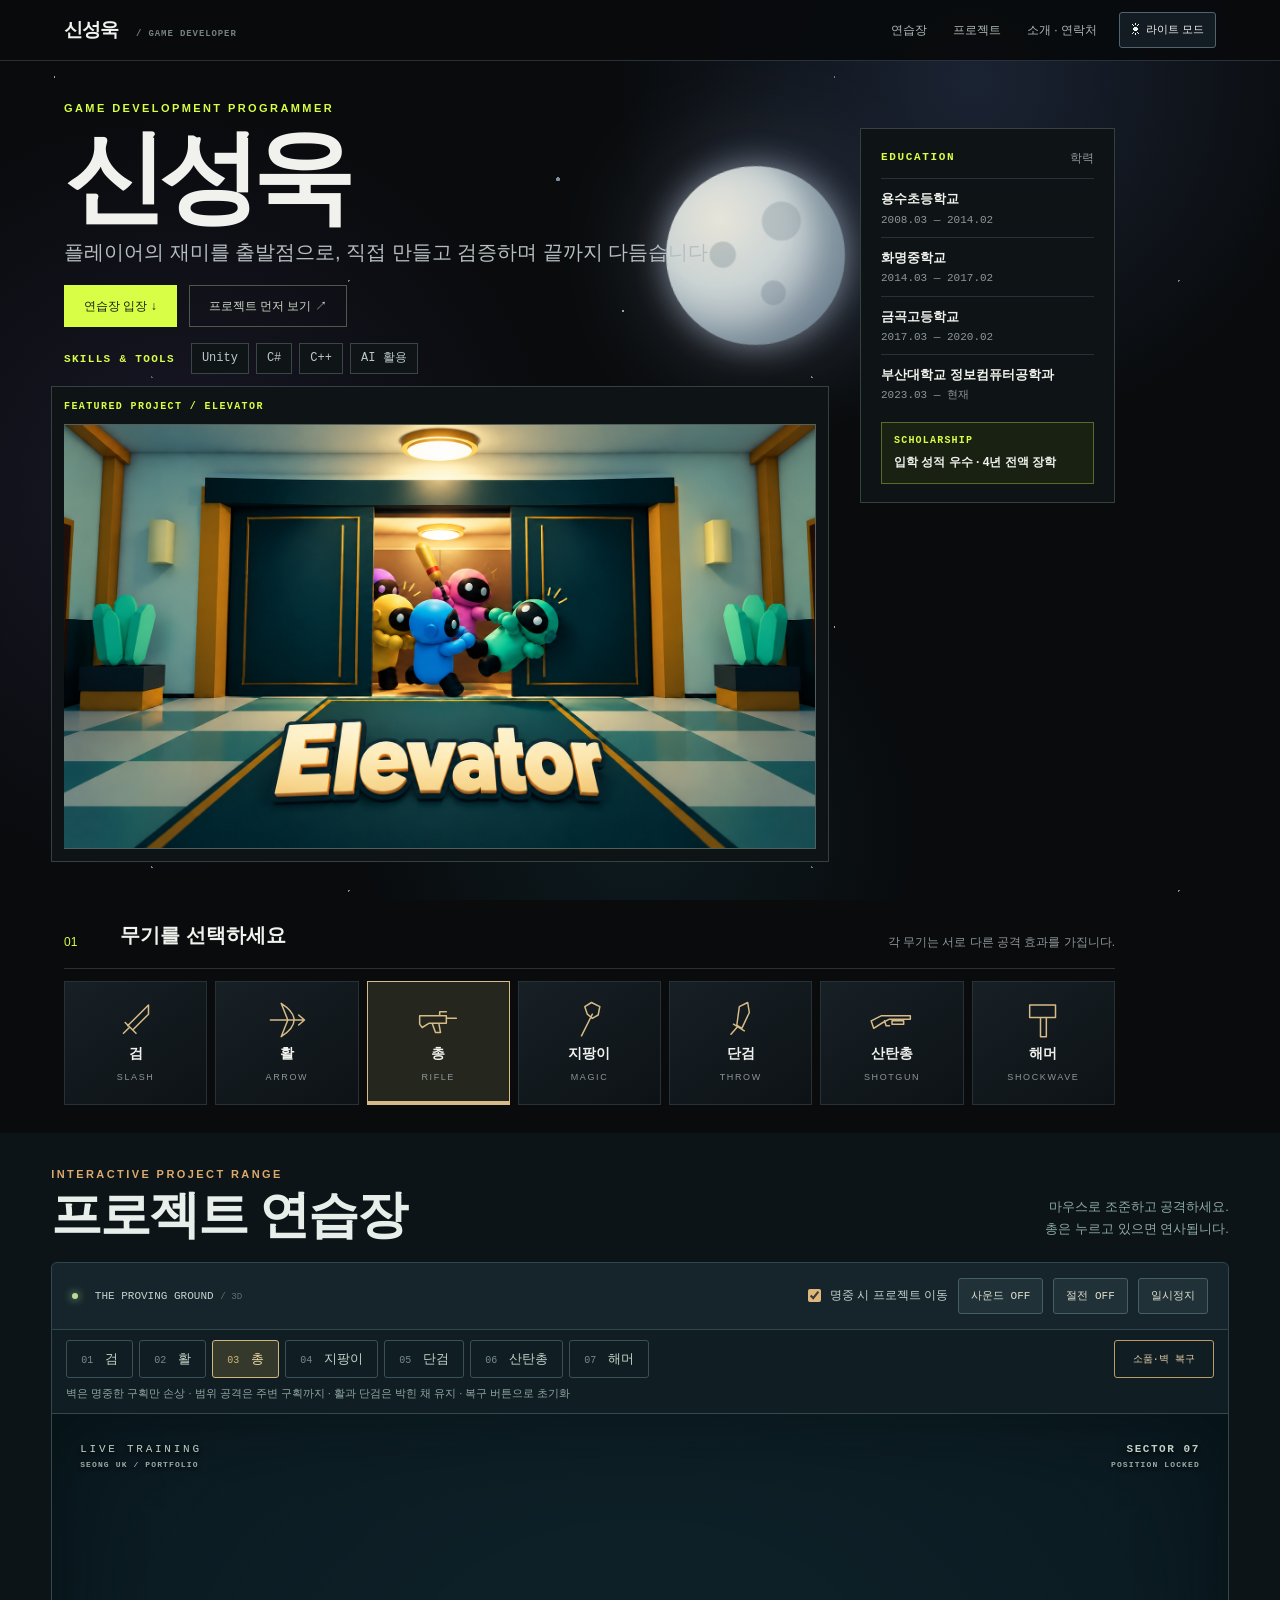
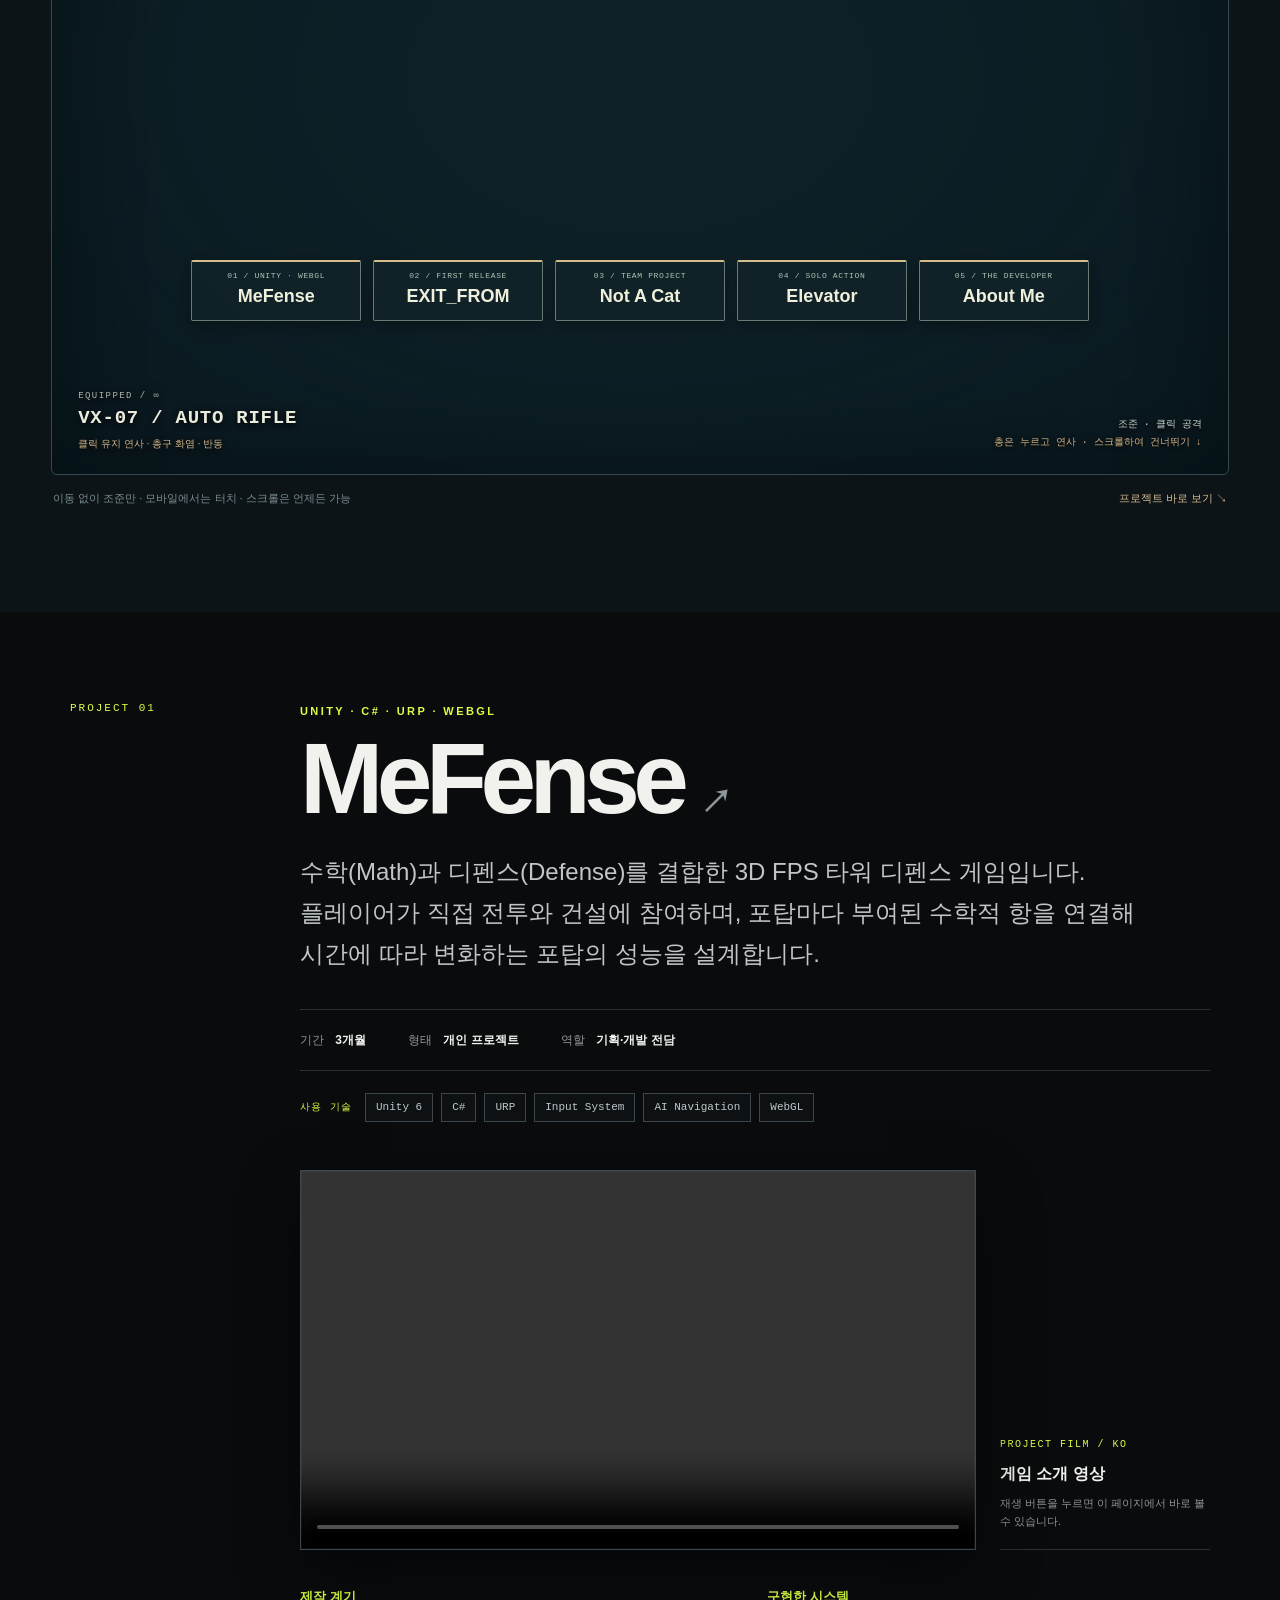
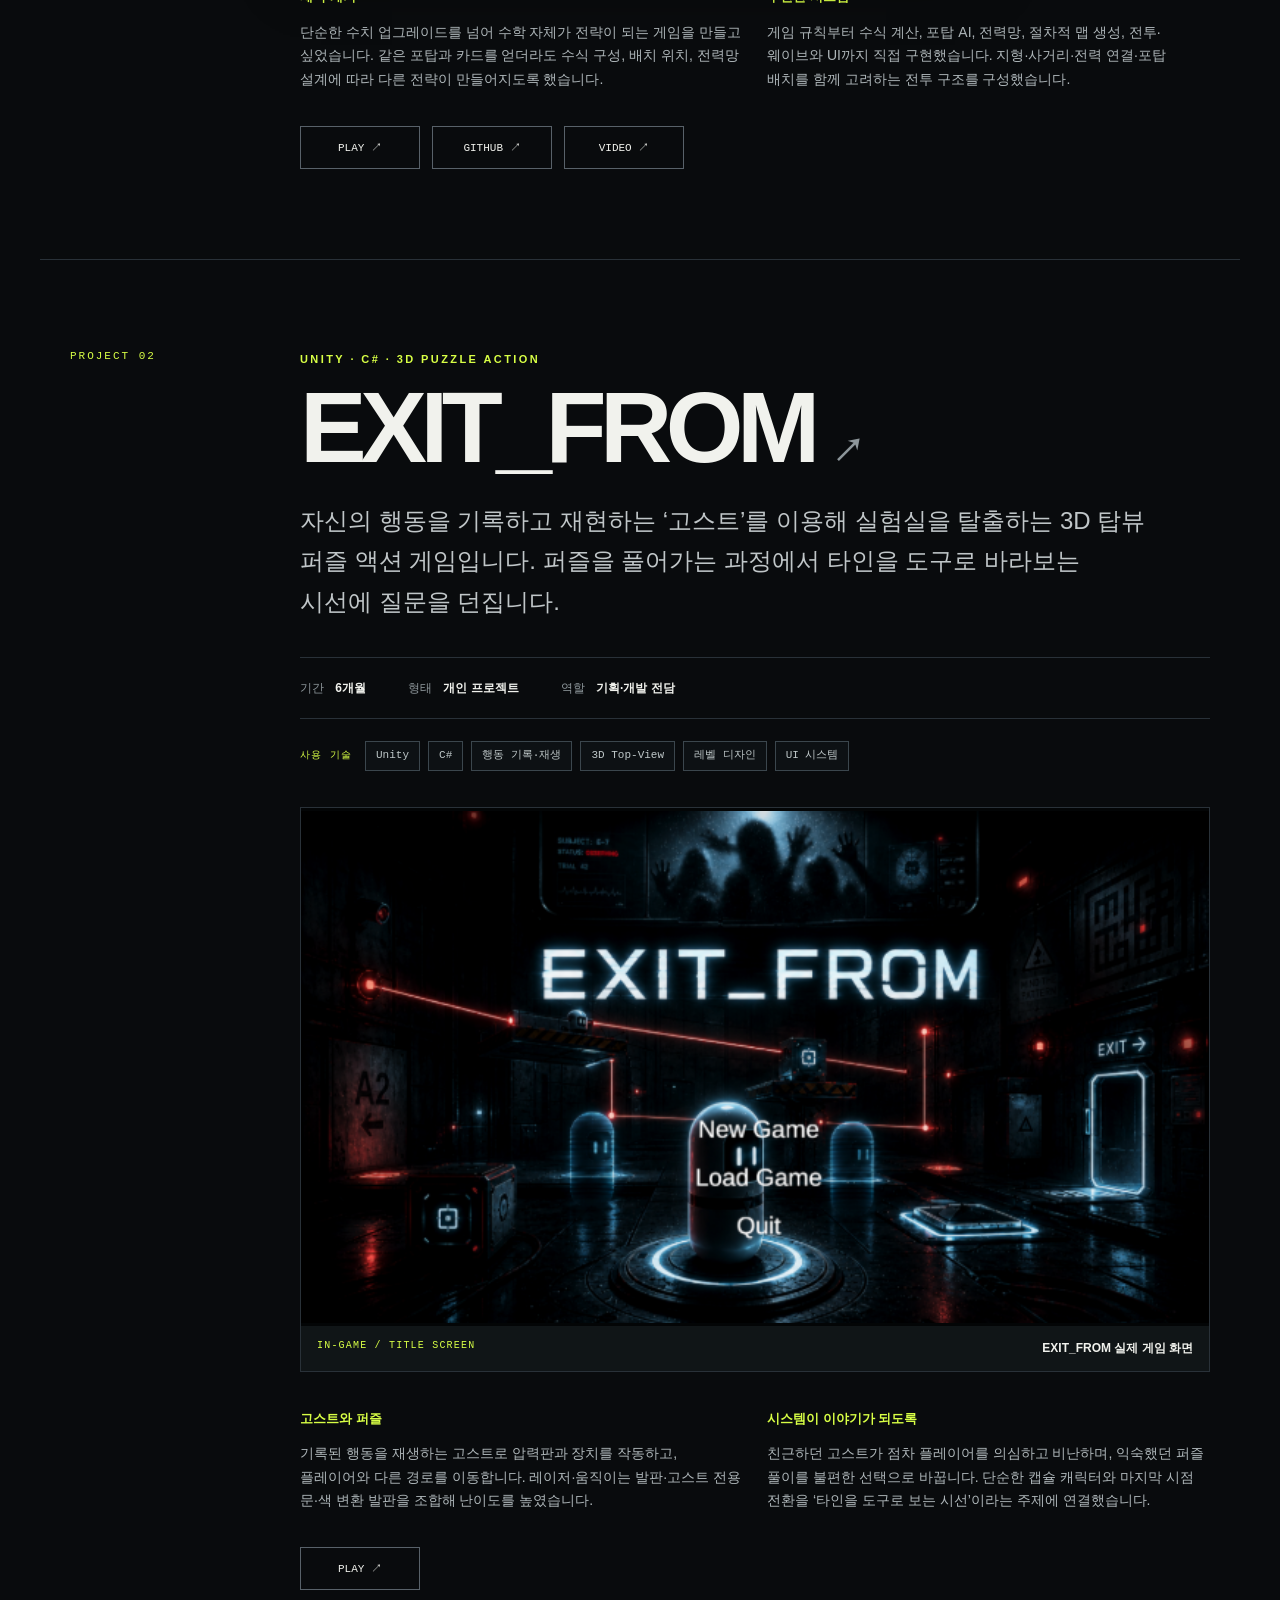
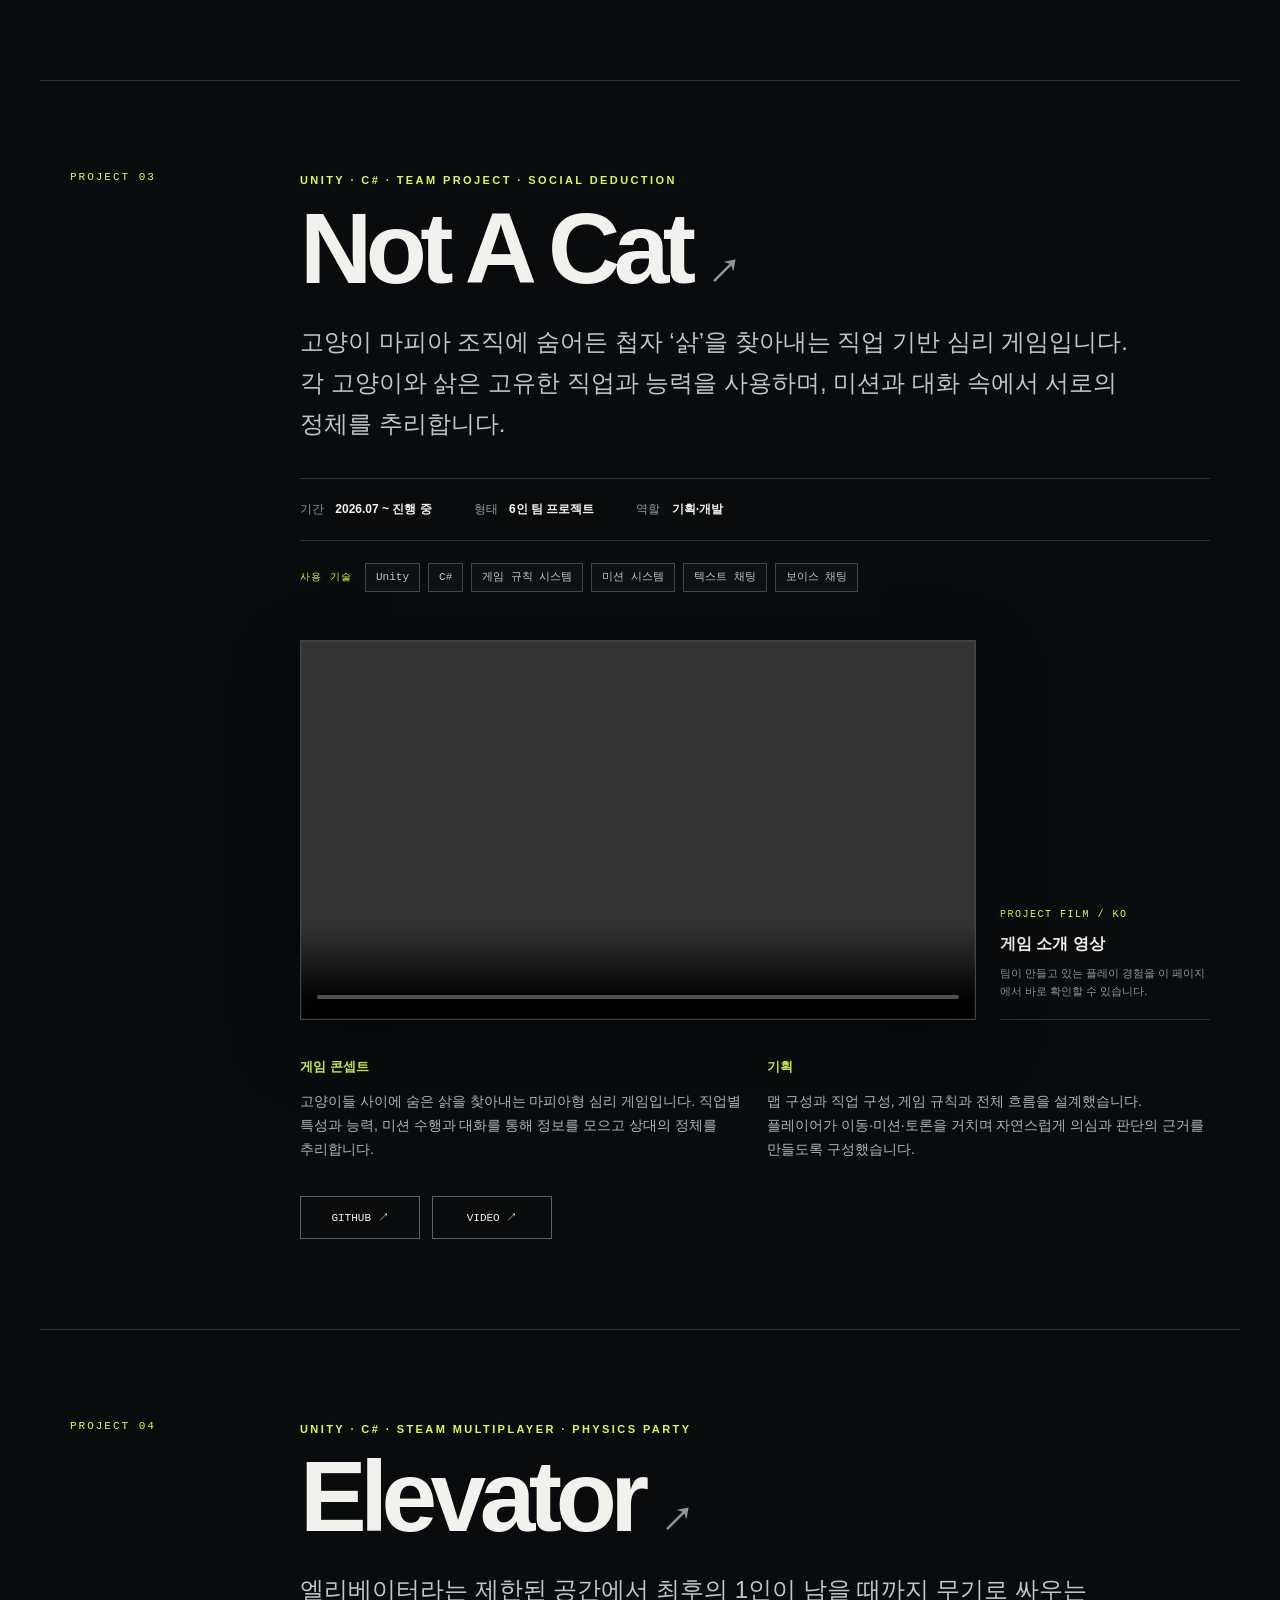
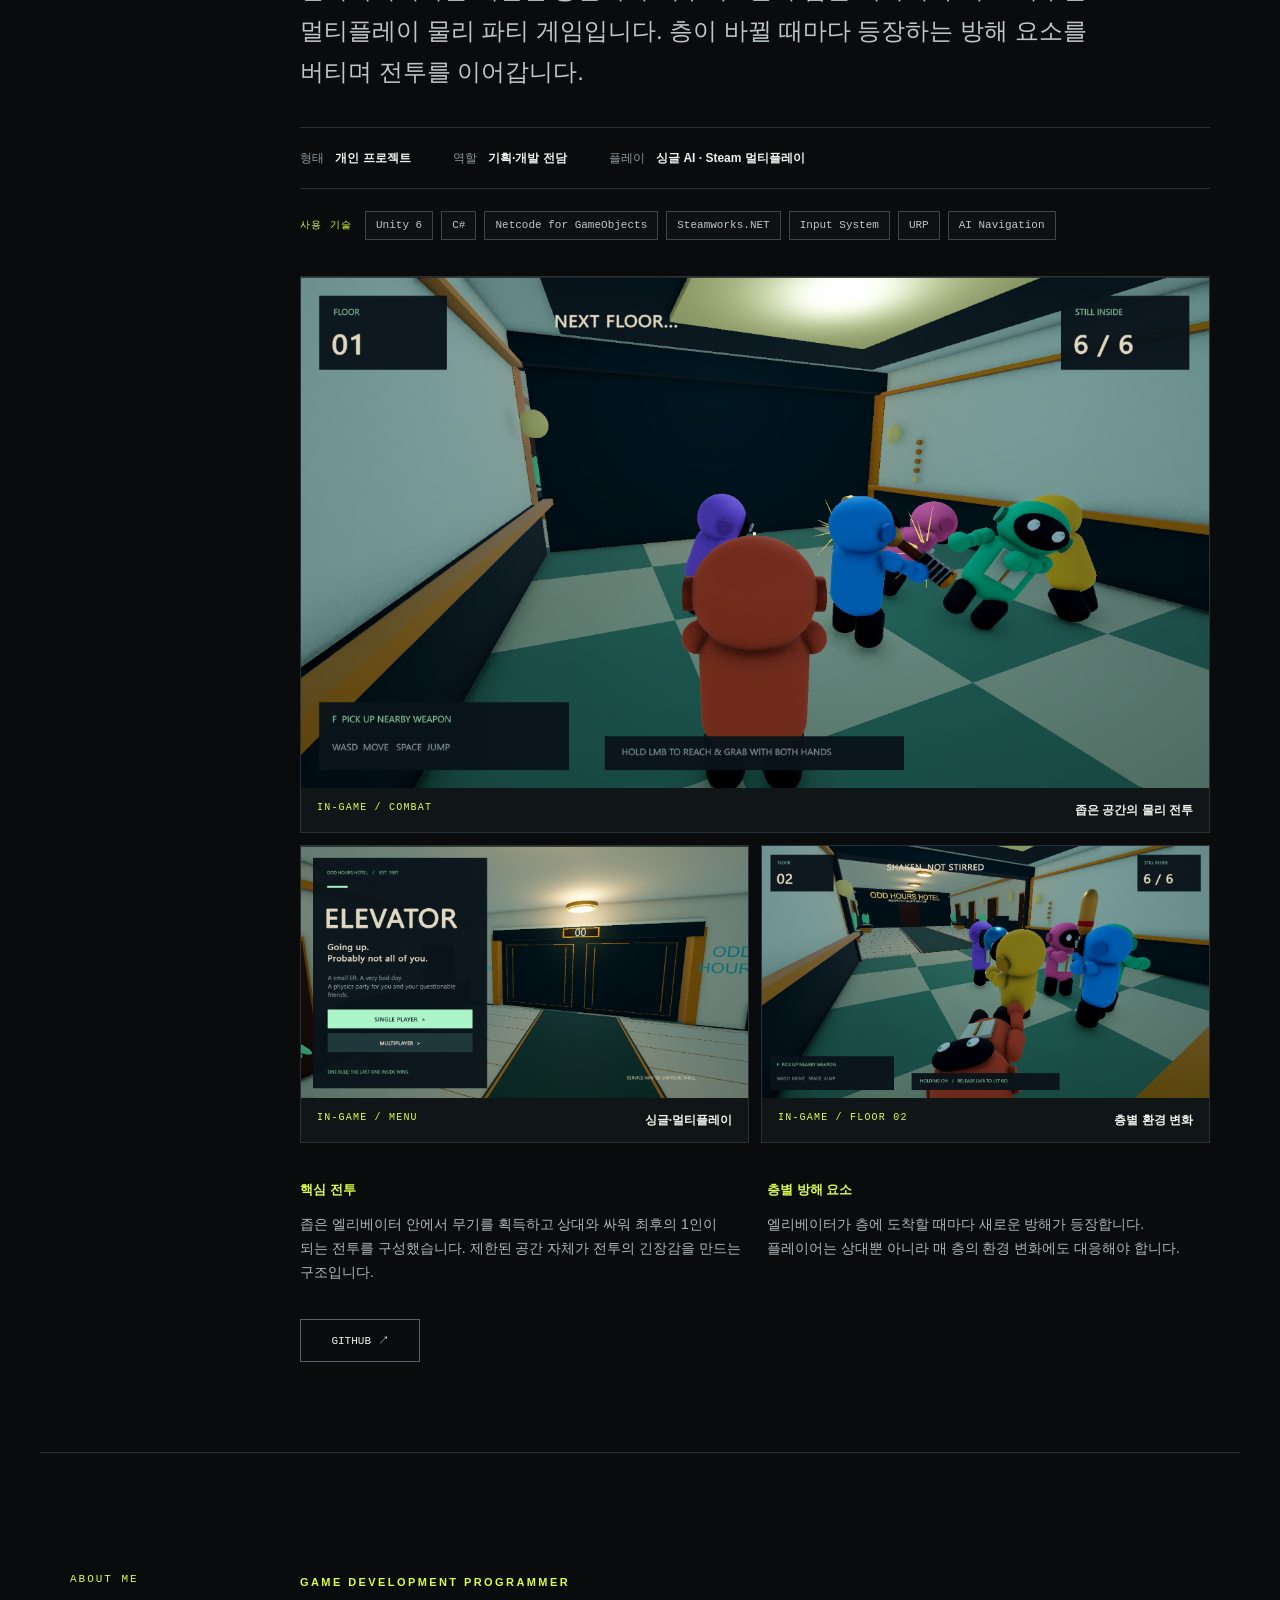
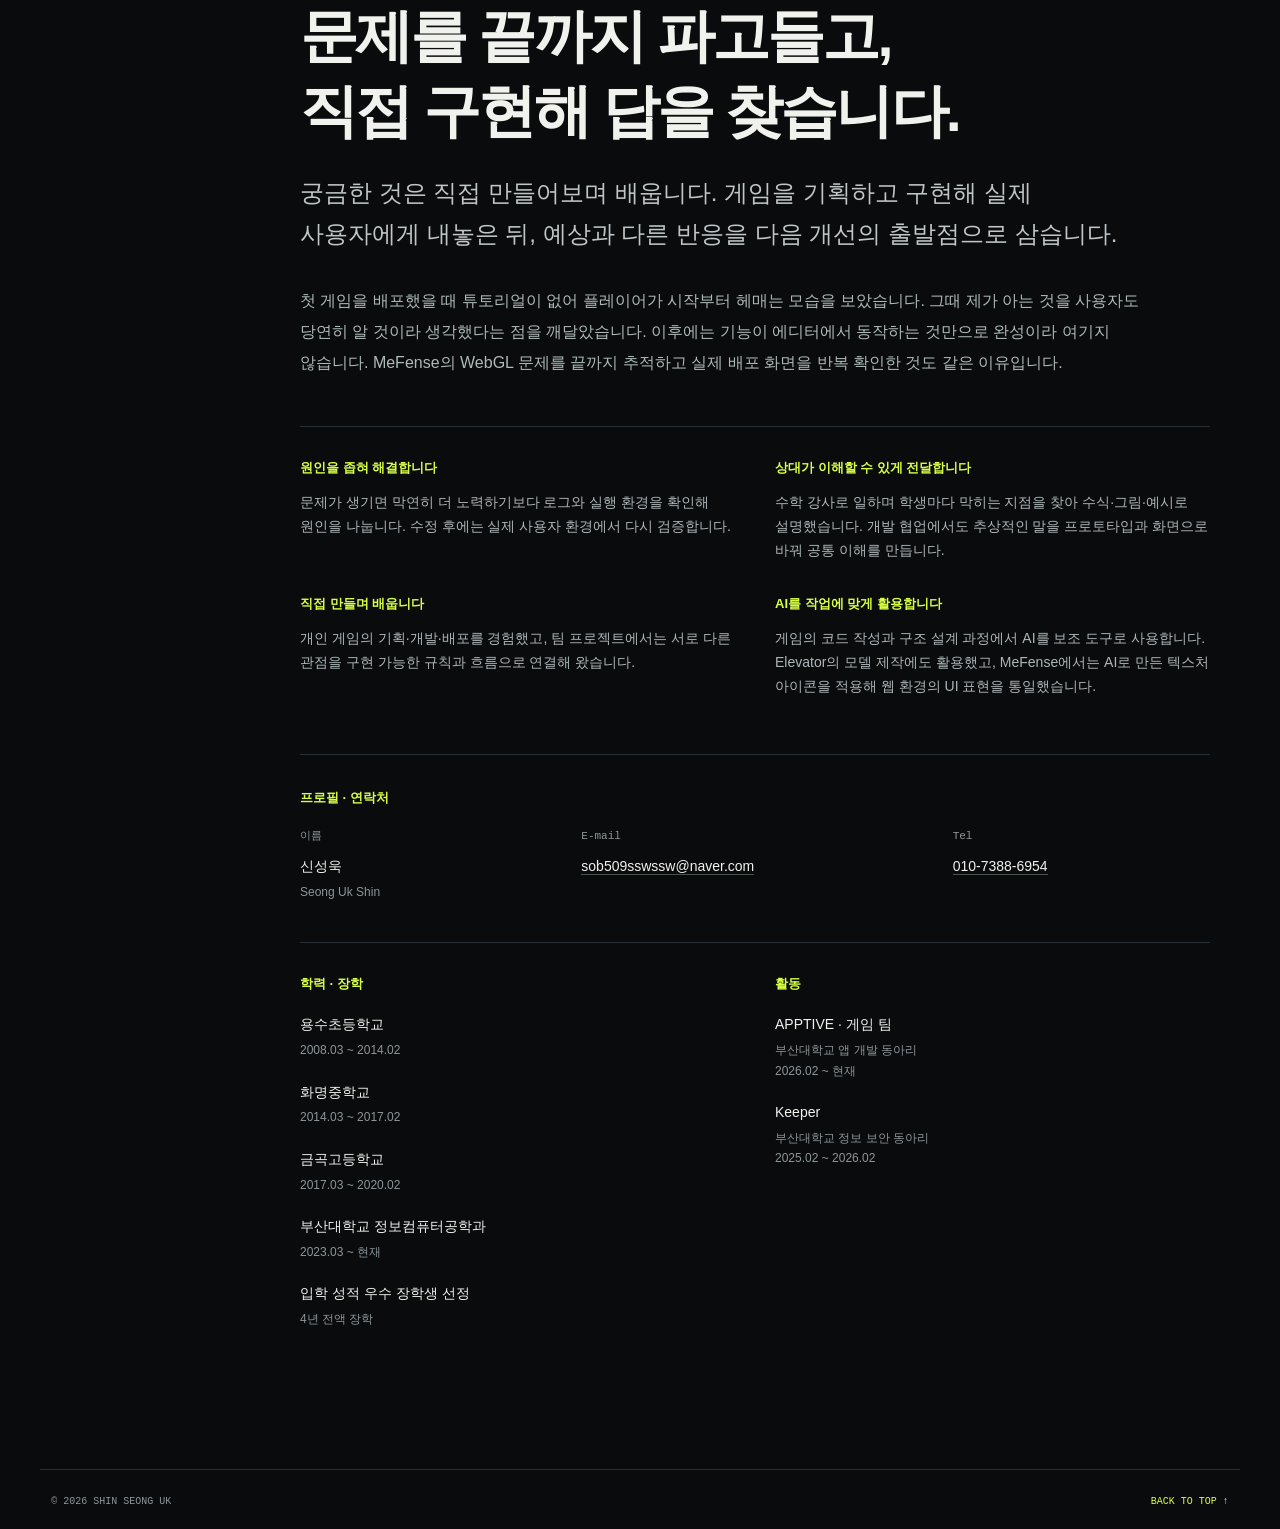
==== commit e456c29e: "update 23" ====
--- a/index.html
+++ b/index.html
@@ -16,6 +16,7 @@
   <a class="skip-content" href="#projects">프로젝트 본문으로 바로 가기</a>
   <nav class="portfolio-nav" aria-label="포트폴리오 메뉴"><a href="#top" class="portfolio-brand">신성욱<span> / GAME DEVELOPER</span></a><div class="nav-actions"><div class="nav-links"><a href="#range-title">연습장</a><a href="#projects">프로젝트</a><a href="#about">소개 · 연락처</a></div><button id="theme-toggle" class="theme-toggle" type="button" aria-pressed="false" aria-label="라이트 모드로 전환"><span aria-hidden="true">☀</span><span class="theme-toggle-text">라이트 모드</span></button></div></nav>
   <header class="hero" id="top">
+    <div class="hero-celestial" aria-hidden="true"><span class="celestial-moon"></span><span class="celestial-sun"></span></div>
     <p class="hero-kicker">GAME DEVELOPMENT PROGRAMMER</p>
     <h1>신성욱</h1>
     <p class="hero-subtitle">플레이어의 재미를 출발점으로, 직접 만들고 검증하며 끝까지 다듬습니다.</p>
--- a/style.css
+++ b/style.css
@@ -287,3 +287,18 @@
 :root[data-theme="light"] .project-still {background:#eaf0f3}
 :root[data-theme="light"] .range-section {background:#111b22;color:#e8efeb}
 @media print {.theme-toggle {display:none!important}body {background:#fff!important}}
+
+/* The two sky objects share one stage, so changing either theme reverses the same motion. */
+.hero {position:relative;isolation:isolate}
+.hero>*:not(.hero-celestial) {position:relative;z-index:1}
+.hero-celestial {position:absolute;inset:0;z-index:0;overflow:hidden;pointer-events:none}
+.celestial-moon,.celestial-sun {position:absolute;display:block;width:clamp(112px,14vw,190px);aspect-ratio:1;border-radius:50%;transition:transform 1.05s cubic-bezier(.22,.68,.24,1),opacity .72s ease,box-shadow .9s ease;will-change:transform,opacity}
+.celestial-moon {top:105px;right:34%;background:radial-gradient(circle at 33% 27%,#fffdf0 0,#e0e9e9 38%,#a9b9c4 72%,#6a8295 100%);box-shadow:0 0 32px #dce8ff8c,0 0 105px #9db5d45c,inset -24px -16px 28px #60768978;opacity:.9;transform:translate(0,0) rotate(-8deg)}
+.celestial-moon:before {content:"";position:absolute;inset:0;border-radius:50%;background:radial-gradient(circle at 32% 47%,#748a984c 0 8%,transparent 9%),radial-gradient(circle at 67% 33%,#8094a04d 0 11%,transparent 12%),radial-gradient(circle at 57% 72%,#70859550 0 7%,transparent 8%)}
+.celestial-sun {top:105px;left:38%;background:radial-gradient(circle at 40% 35%,#fffbed 0,#ffeabc 44%,#f9b878 78%,#f19c6b 100%);box-shadow:0 0 30px 12px #ffdf9e9c,0 0 110px 44px #ffd99883;opacity:0;transform:translate(-65vw,110px) scale(.75)}
+.celestial-sun:before {content:"";position:absolute;inset:-18%;border:1px solid #ffdb9b75;border-radius:50%;box-shadow:0 0 35px #ffe3b480}
+:root[data-theme="light"] .celestial-moon {opacity:0;transform:translate(66vw,-55px) rotate(32deg) scale(.78)}
+:root[data-theme="light"] .celestial-sun {opacity:.76;transform:translate(0,0) scale(1)}
+@media(max-width:899px) {.celestial-moon {top:5px;right:-40px}.celestial-sun {top:8px;left:-40px;width:105px}:root[data-theme="light"] .celestial-sun {opacity:.55}}
+@media(prefers-reduced-motion:reduce) {.celestial-moon,.celestial-sun {transition:none;will-change:auto}}
+@media print {.hero-celestial {display:none}}
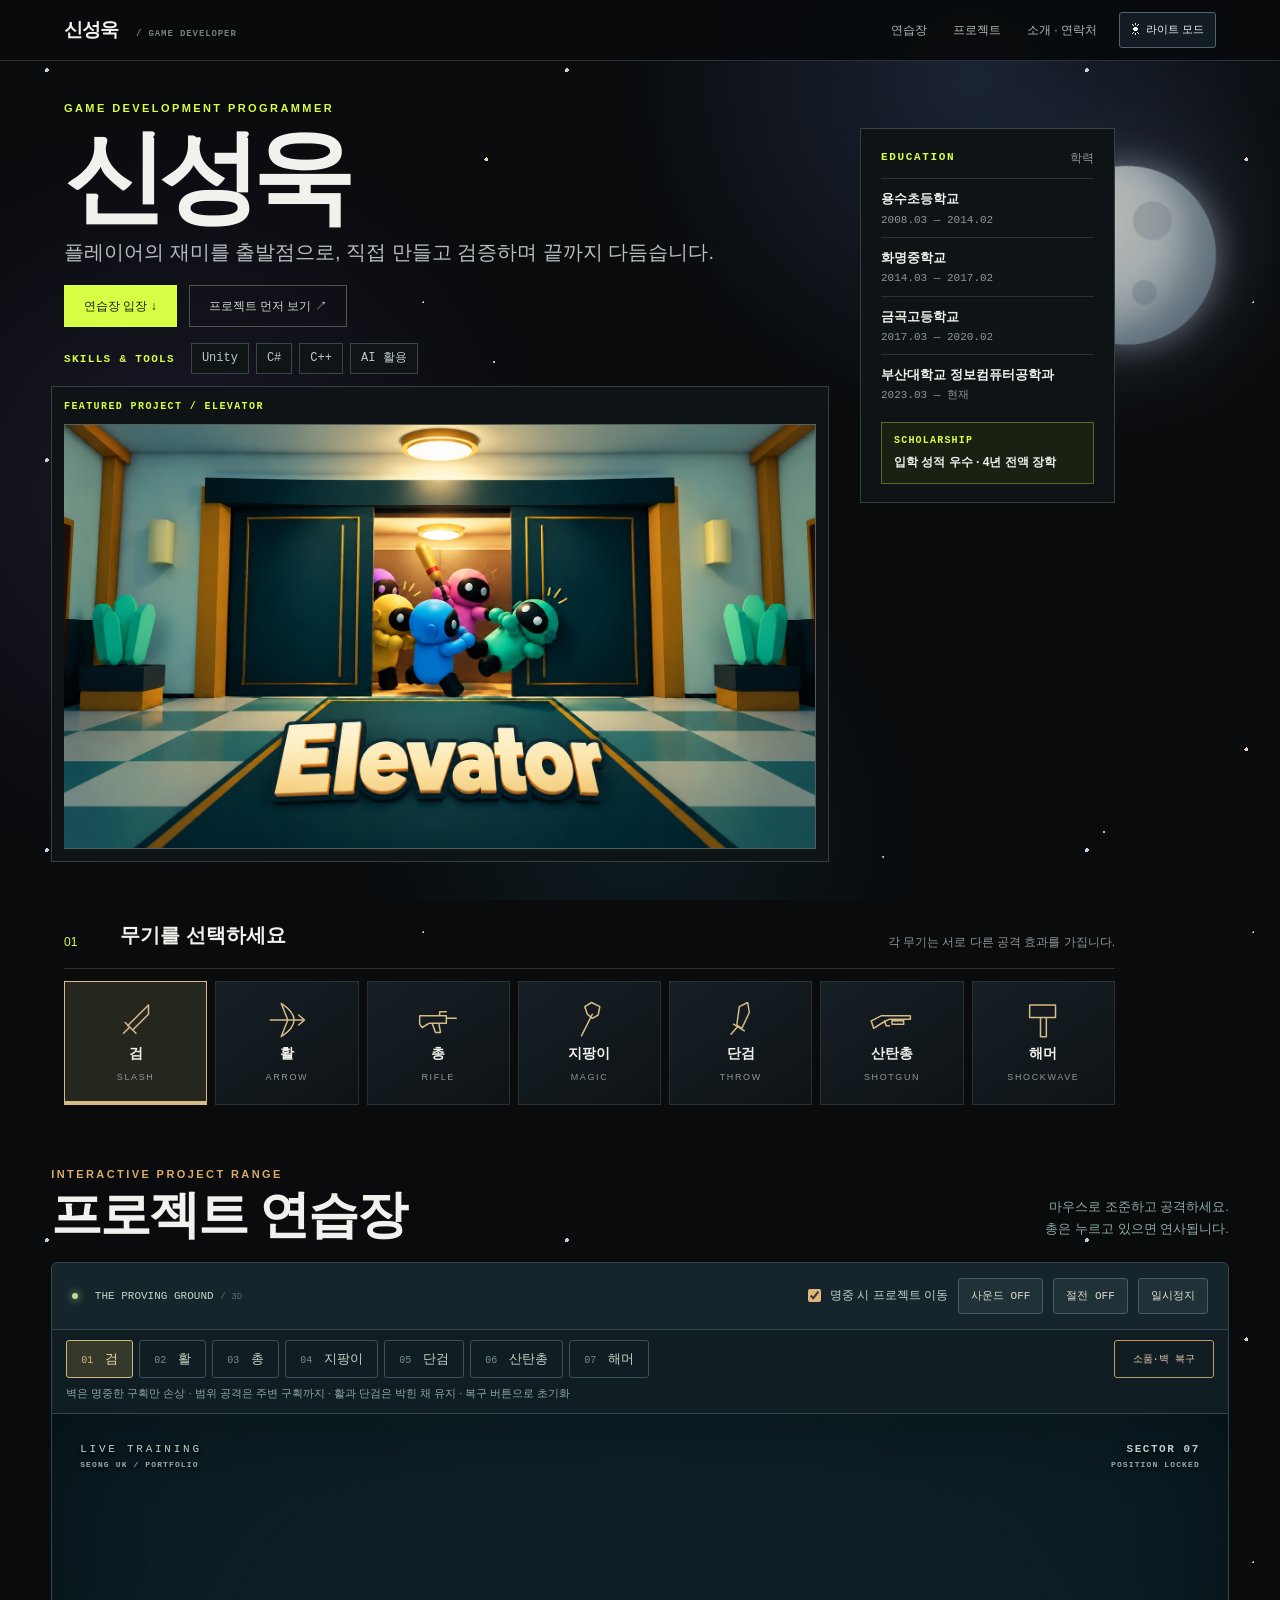
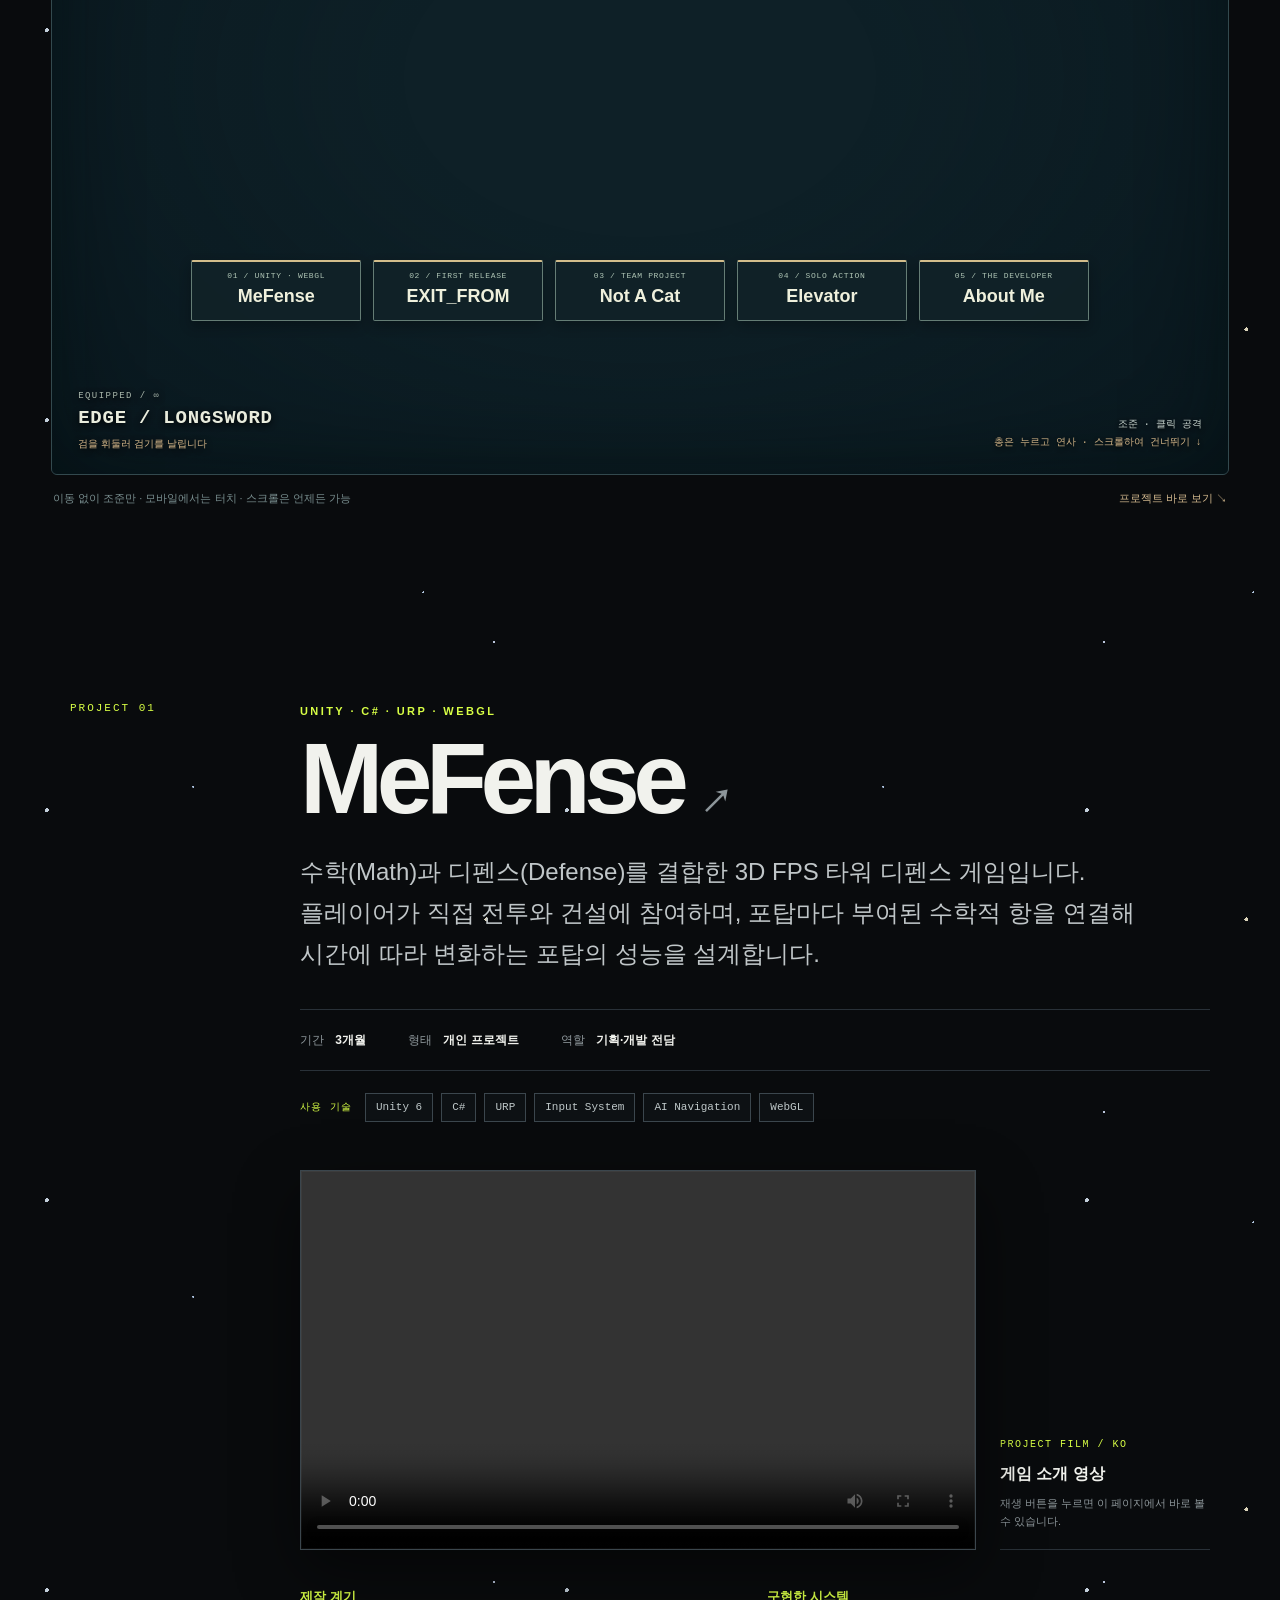
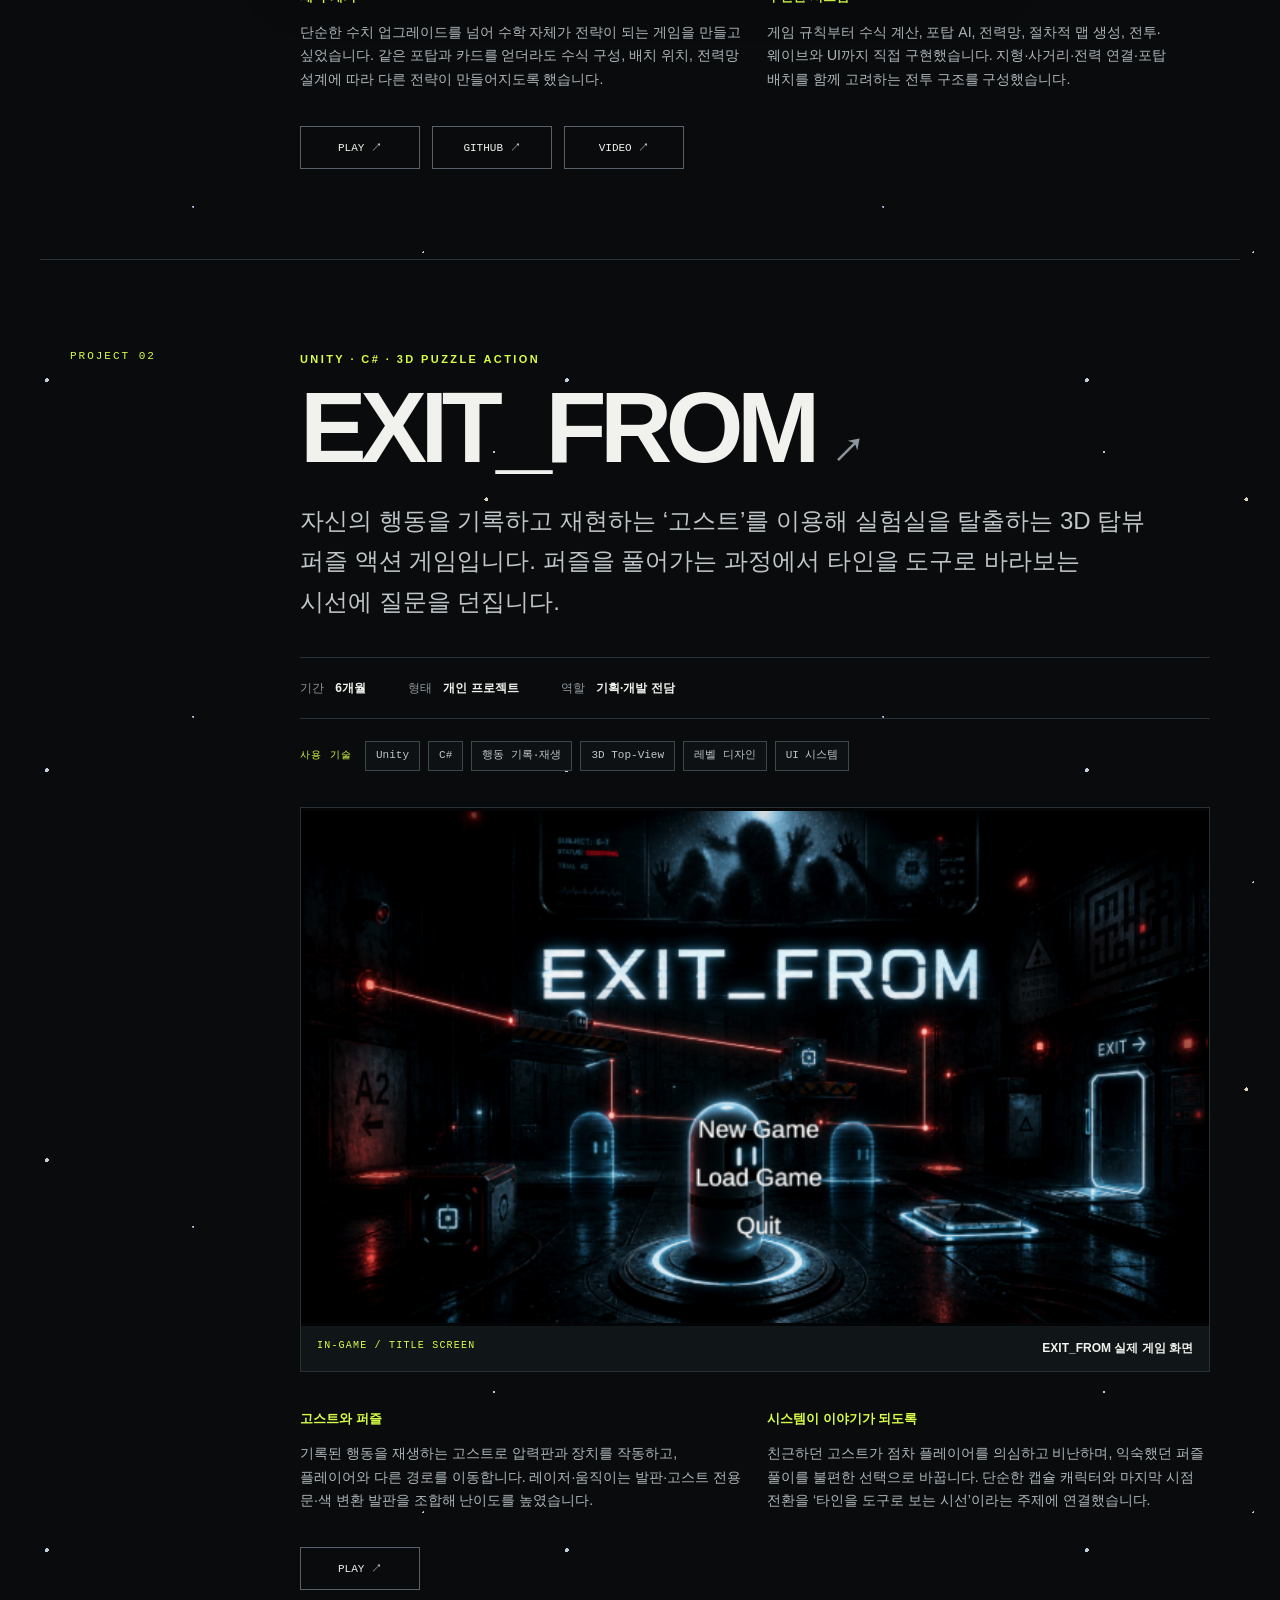
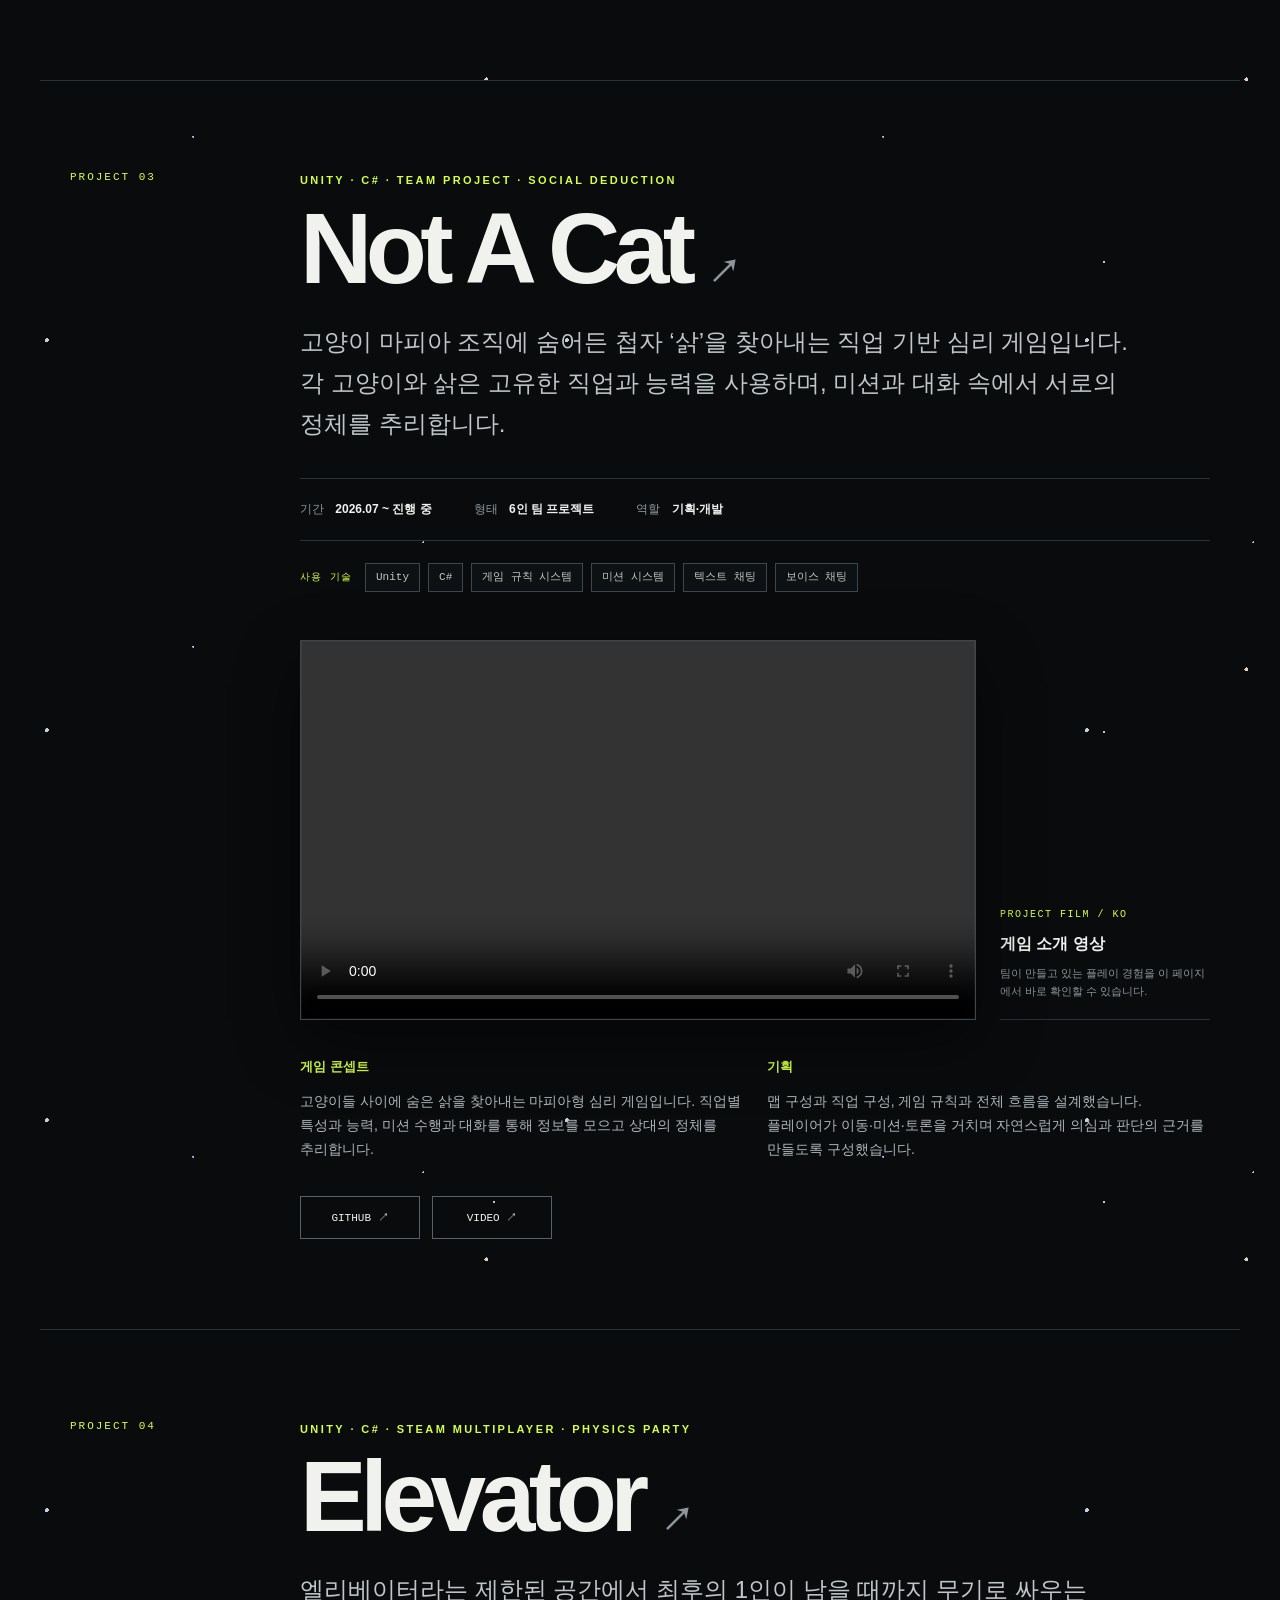
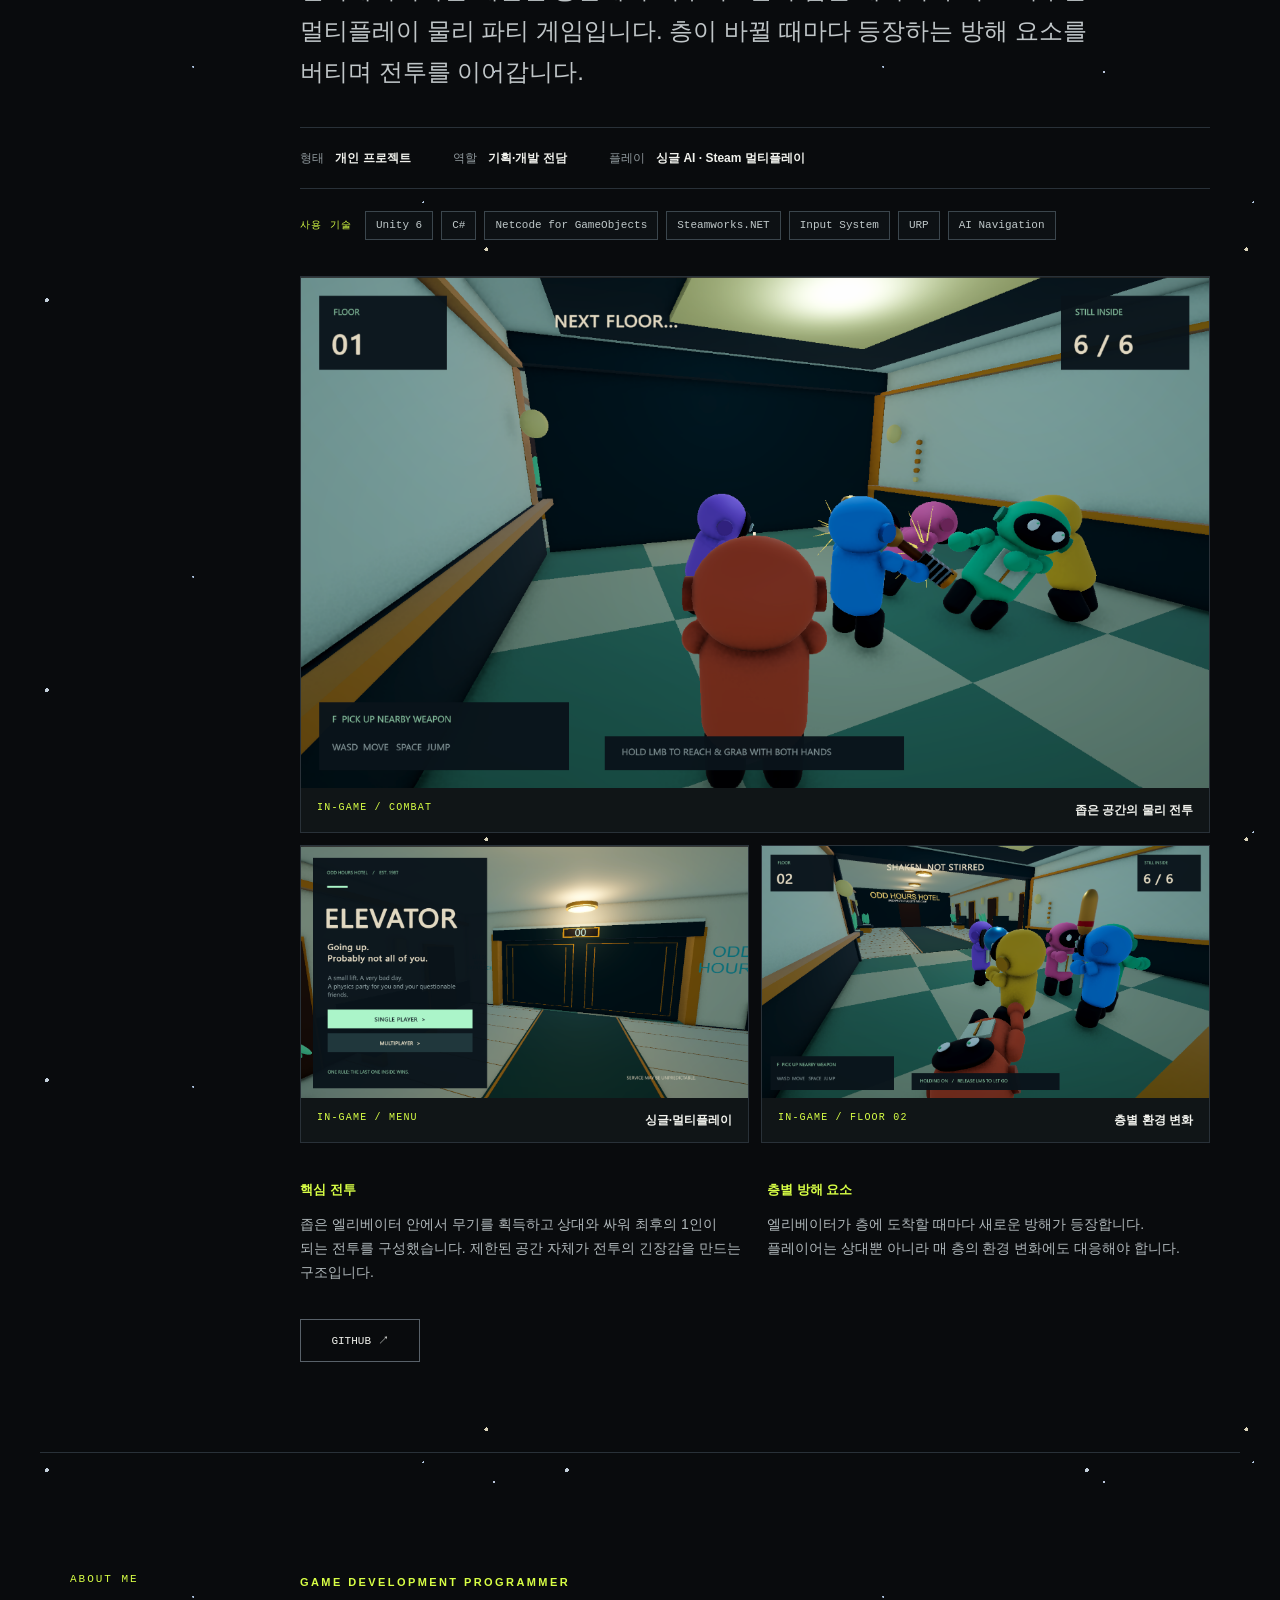
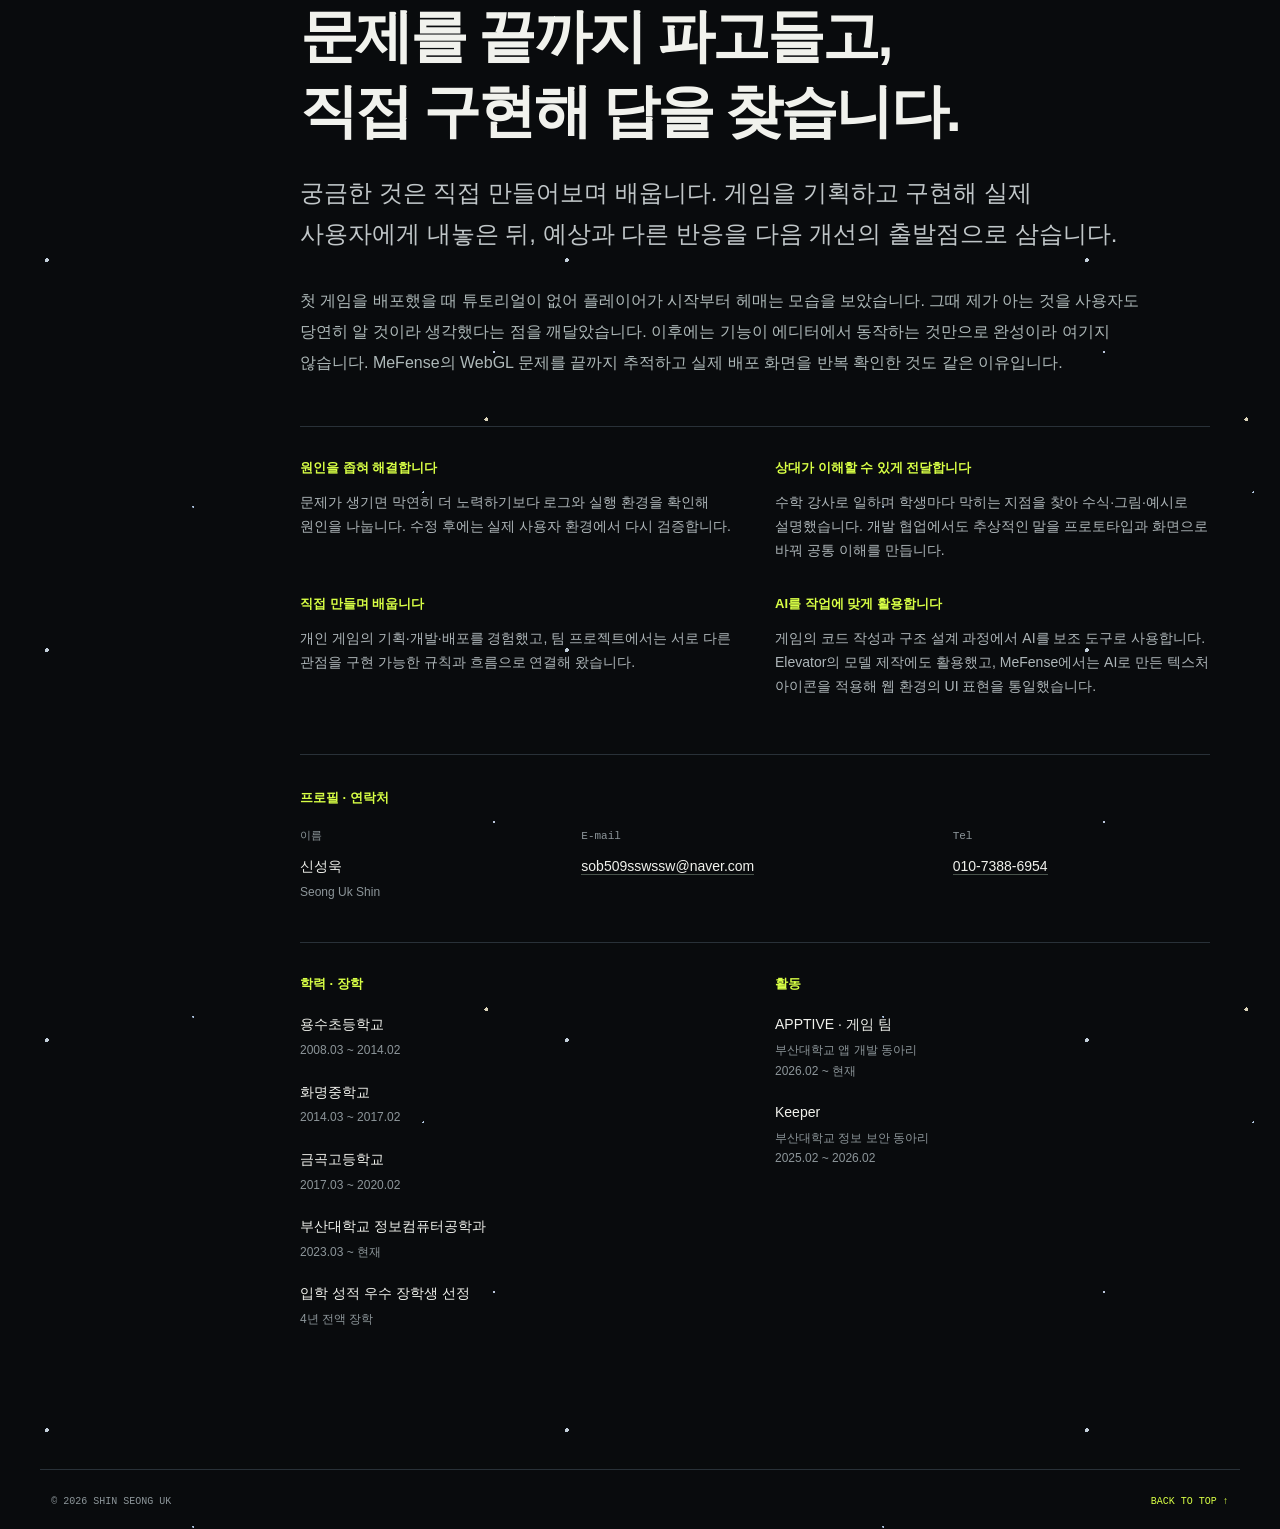
==== commit 4c241d75: "update 24" ====
--- a/index.html
+++ b/index.html
@@ -13,10 +13,11 @@
   <script src="project-modal.js" defer></script>
 </head>
 <body>
+  <div class="sky-decor" aria-hidden="true"><span class="celestial-stars"></span><span class="celestial-cloud cloud-one"></span><span class="celestial-cloud cloud-two"></span><span class="celestial-cloud cloud-three"></span><span class="celestial-cloud cloud-four"></span><span class="celestial-cloud cloud-five"></span><span class="celestial-cloud cloud-six"></span></div>
+  <div class="hero-celestial" aria-hidden="true"><span class="celestial-orbit"><span class="celestial-moon"></span><span class="celestial-sun"></span></span></div>
   <a class="skip-content" href="#projects">프로젝트 본문으로 바로 가기</a>
   <nav class="portfolio-nav" aria-label="포트폴리오 메뉴"><a href="#top" class="portfolio-brand">신성욱<span> / GAME DEVELOPER</span></a><div class="nav-actions"><div class="nav-links"><a href="#range-title">연습장</a><a href="#projects">프로젝트</a><a href="#about">소개 · 연락처</a></div><button id="theme-toggle" class="theme-toggle" type="button" aria-pressed="false" aria-label="라이트 모드로 전환"><span aria-hidden="true">☀</span><span class="theme-toggle-text">라이트 모드</span></button></div></nav>
   <header class="hero" id="top">
-    <div class="hero-celestial" aria-hidden="true"><span class="celestial-moon"></span><span class="celestial-sun"></span></div>
     <p class="hero-kicker">GAME DEVELOPMENT PROGRAMMER</p>
     <h1>신성욱</h1>
     <p class="hero-subtitle">플레이어의 재미를 출발점으로, 직접 만들고 검증하며 끝까지 다듬습니다.</p>
@@ -41,9 +42,9 @@
     <section class="loadout" aria-labelledby="loadout-title">
       <div class="section-label"><span>01</span><h2 id="loadout-title">무기를 선택하세요</h2><p>각 무기는 서로 다른 공격 효과를 가집니다.</p></div>
       <div class="weapon-list" role="radiogroup" aria-label="무기 선택">
-        <button class="weapon" type="button" data-weapon="sword" role="radio" aria-checked="false"><span class="weapon-icon" aria-hidden="true">⚔</span><strong>검</strong><small>SLASH</small></button>
+        <button class="weapon is-selected" type="button" data-weapon="sword" role="radio" aria-checked="true"><span class="weapon-icon" aria-hidden="true">⚔</span><strong>검</strong><small>SLASH</small></button>
         <button class="weapon" type="button" data-weapon="bow" role="radio" aria-checked="false"><span class="weapon-icon" aria-hidden="true">➶</span><strong>활</strong><small>ARROW</small></button>
-        <button class="weapon is-selected" type="button" data-weapon="gun" role="radio" aria-checked="true"><span class="weapon-icon" aria-hidden="true">⌐╦</span><strong>총</strong><small>RIFLE</small></button>
+        <button class="weapon" type="button" data-weapon="gun" role="radio" aria-checked="false"><span class="weapon-icon" aria-hidden="true">⌐╦</span><strong>총</strong><small>RIFLE</small></button>
         <button class="weapon" type="button" data-weapon="staff" role="radio" aria-checked="false"><span class="weapon-icon" aria-hidden="true">✦</span><strong>지팡이</strong><small>MAGIC</small></button>
         <button class="weapon" type="button" data-weapon="dagger" role="radio" aria-checked="false"><span class="weapon-icon" aria-hidden="true">†</span><strong>단검</strong><small>THROW</small></button>
         <button class="weapon" type="button" data-weapon="shotgun" role="radio" aria-checked="false"><span class="weapon-icon" aria-hidden="true">⌐╦</span><strong>산탄총</strong><small>SHOTGUN</small></button>
@@ -60,12 +61,12 @@
         <div><label><input id="auto-open" type="checkbox" checked> 명중 시 프로젝트 이동</label><button id="sound-toggle" type="button" aria-pressed="false">사운드 OFF</button><button id="quality-toggle" type="button" aria-pressed="false">절전 OFF</button><button id="pause-toggle" type="button" aria-pressed="false">일시정지</button></div>
       </div>
       <div class="range-quickbar" role="group" aria-label="연습장 무기 빠른 선택">
-        <button type="button" data-equip="sword" aria-pressed="false">01 <span>검</span></button><button type="button" data-equip="bow" aria-pressed="false">02 <span>활</span></button><button type="button" data-equip="gun" aria-pressed="true">03 <span>총</span></button><button type="button" data-equip="staff" aria-pressed="false">04 <span>지팡이</span></button><button type="button" data-equip="dagger" aria-pressed="false">05 <span>단검</span></button>
+        <button type="button" data-equip="sword" aria-pressed="true">01 <span>검</span></button><button type="button" data-equip="bow" aria-pressed="false">02 <span>활</span></button><button type="button" data-equip="gun" aria-pressed="false">03 <span>총</span></button><button type="button" data-equip="staff" aria-pressed="false">04 <span>지팡이</span></button><button type="button" data-equip="dagger" aria-pressed="false">05 <span>단검</span></button>
         <button id="reset-props" type="button">소품·벽 복구</button>
         <button type="button" data-equip="shotgun" aria-pressed="false">06 <span>산탄총</span></button><button type="button" data-equip="hammer" aria-pressed="false">07 <span>해머</span></button>
         <span class="quickbar-note">벽은 명중한 구획만 손상 · 범위 공격은 주변 구획까지 · 활과 단검은 박힌 채 유지 · 복구 버튼으로 초기화</span>
       </div>
-      <div class="range" id="range" tabindex="0" data-weapon="gun" aria-label="프로젝트를 선택하는 인터랙티브 연습장">
+      <div class="range" id="range" tabindex="0" data-weapon="sword" aria-label="프로젝트를 선택하는 인터랙티브 연습장">
         <div class="range-world" aria-hidden="true"></div>
         <canvas id="three-canvas" aria-label="3D 연습장. 마우스나 터치로 허수아비를 조준하고 공격하세요."></canvas>
         <p id="range-loading" class="range-loading" role="status">3D 연습장을 준비하고 있습니다…</p>
@@ -79,7 +80,7 @@
         <button class="range-label" type="button" data-destination="#about" data-target="4" aria-label="신성욱 소개 표적"><small>05 / THE DEVELOPER</small><strong>About Me</strong></button>
         <div class="crosshair" id="crosshair" aria-hidden="true"><i></i></div>
         <div class="hit-notice" id="hit-notice" role="status" aria-live="polite"></div>
-        <div class="range-bottom"><div><small>EQUIPPED / ∞</small><strong id="weapon-readout">VX-07 / AUTO RIFLE</strong><span id="weapon-hint">클릭 유지 연사 · 총구 화염 · 반동</span></div><div class="range-guide">조준 · 클릭 공격<br><span>총은 누르고 연사 · 스크롤하여 건너뛰기 ↓</span></div></div>
+        <div class="range-bottom"><div><small>EQUIPPED / ∞</small><strong id="weapon-readout">EDGE / LONGSWORD</strong><span id="weapon-hint">검을 휘둘러 검기를 날립니다</span></div><div class="range-guide">조준 · 클릭 공격<br><span>총은 누르고 연사 · 스크롤하여 건너뛰기 ↓</span></div></div>
       </div>
       <div class="range-footer"><span>이동 없이 조준만 · 모바일에서는 터치 · 스크롤은 언제든 가능</span><a href="#projects">프로젝트 바로 보기 ↘</a></div>
       <nav class="range-mobile-targets" aria-label="모바일 프로젝트 바로가기">
--- a/style.css
+++ b/style.css
@@ -249,7 +249,7 @@
 @media(max-width:760px) {.detail-project-switcher a {flex:1 1 calc(50% - 8px)}}
 
 /* A quiet star field keeps the work readable while giving the portfolio a game-world mood. */
-body {background-color:var(--bg);background-image:radial-gradient(circle at 76% 9%,#26334c9c 0,transparent 28%),radial-gradient(circle at 14% 55%,#27223e8a 0,transparent 32%),radial-gradient(circle at 50% 92%,#13323b66 0,transparent 27%),radial-gradient(1px 1px at 7% 14%,#d4e6ffb8 99%,transparent),radial-gradient(1px 1px at 23% 77%,#d4e6ff8c 99%,transparent),radial-gradient(2px 2px at 62% 28%,#d4e6ff99 99%,transparent),radial-gradient(1px 1px at 89% 61%,#d4e6ffad 99%,transparent),radial-gradient(1px 1px at 42% 46%,#d4e6ff91 99%,transparent);background-size:100% 100%,100% 100%,100% 100%,780px 550px,660px 490px,900px 640px,700px 510px,830px 610px;background-attachment:fixed}
+body {background-color:var(--bg);background-image:radial-gradient(circle at 76% 9%,#26334c9c 0,transparent 28%),radial-gradient(circle at 14% 55%,#27223e8a 0,transparent 32%),radial-gradient(circle at 50% 92%,#13323b66 0,transparent 27%);background-size:100% 100%;background-attachment:fixed}
 .hero,.projects {background:transparent}
 .portfolio-nav .nav-actions,.portfolio-nav .nav-links {display:flex;align-items:center}
 .portfolio-nav .nav-actions {gap:22px}
@@ -260,7 +260,7 @@
 @media(max-width:760px) {.portfolio-nav {flex-wrap:wrap}.portfolio-nav .nav-actions {width:100%;justify-content:space-between;gap:10px}.portfolio-nav .nav-links {gap:clamp(8px,3vw,15px)}.theme-toggle {min-height:33px;padding:5px 8px}.theme-toggle-text {font-size:10px}}
 
 :root[data-theme="light"] {--bg:#edf2f4;--panel:#fff;--ink:#17242d;--muted:#5b6d78;--line:#c5d2d9;--acid:#366694;--orange:#b65c2c;--cyan:#176889;color-scheme:light}
-:root[data-theme="light"] body {background-image:radial-gradient(circle at 78% 11%,#aec9e8ba 0,transparent 31%),radial-gradient(circle at 12% 60%,#d2d6e9aa 0,transparent 32%),radial-gradient(circle at 54% 95%,#c0dfe0b0 0,transparent 28%),radial-gradient(1px 1px at 16% 23%,#7793b672 99%,transparent),radial-gradient(1px 1px at 64% 71%,#7793b672 99%,transparent);background-size:100% 100%,100% 100%,100% 100%,850px 600px,770px 550px}
+:root[data-theme="light"] body {background-image:radial-gradient(circle at 20% 16%,#ffe2bb9c 0,transparent 32%),radial-gradient(circle at 78% 11%,#aec9e8ba 0,transparent 36%),radial-gradient(circle at 54% 95%,#c0dfe0b0 0,transparent 32%);background-size:100% 100%}
 :root[data-theme="light"] ::selection {background:#a4c7e7;color:#102334}
 :root[data-theme="light"] .portfolio-nav {background:#f7fafbec;border-color:#bdcad1}
 :root[data-theme="light"] .portfolio-nav a {color:#526673}
@@ -285,20 +285,38 @@
 :root[data-theme="light"] .dialog-summary,:root[data-theme="light"] .dialog-sections p {color:#455966}
 :root[data-theme="light"] .dialog-project-switcher button,:root[data-theme="light"] .dialog-close {background:#fff;border-color:#9fb1bd;color:var(--ink)}
 :root[data-theme="light"] .project-still {background:#eaf0f3}
-:root[data-theme="light"] .range-section {background:#111b22;color:#e8efeb}
+:root[data-theme="light"] .range-section {background:transparent;color:var(--ink)}
 @media print {.theme-toggle {display:none!important}body {background:#fff!important}}
 
-/* The two sky objects share one stage, so changing either theme reverses the same motion. */
-.hero {position:relative;isolation:isolate}
-.hero>*:not(.hero-celestial) {position:relative;z-index:1}
-.hero-celestial {position:absolute;inset:0;z-index:0;overflow:hidden;pointer-events:none}
-.celestial-moon,.celestial-sun {position:absolute;display:block;width:clamp(112px,14vw,190px);aspect-ratio:1;border-radius:50%;transition:transform 1.05s cubic-bezier(.22,.68,.24,1),opacity .72s ease,box-shadow .9s ease;will-change:transform,opacity}
-.celestial-moon {top:105px;right:34%;background:radial-gradient(circle at 33% 27%,#fffdf0 0,#e0e9e9 38%,#a9b9c4 72%,#6a8295 100%);box-shadow:0 0 32px #dce8ff8c,0 0 105px #9db5d45c,inset -24px -16px 28px #60768978;opacity:.9;transform:translate(0,0) rotate(-8deg)}
+/* A fixed sky follows the viewport while theme colors change like sunrise and sunset. */
+body,.hero,.projects,.range-section,.project {transition:background-color 1.3s ease-in-out,color .85s ease-in-out}
+.range-section {background:transparent;color:var(--ink)}
+.portfolio-nav,.hero-actions a,.hero-skills li,.education-card,.education-award,.hero-featured,.weapon,.tech-stack span,.project-meta,.project-grid p,.project-grid ul,.project-lead,.about-story,.project-dialog,.dialog-top,.dialog-bottom,.dialog-close,.dialog-project-switcher button,.detail-project-switcher a,.project-still {transition:background-color 1.3s ease-in-out,color .85s ease-in-out,border-color 1.3s ease-in-out,box-shadow 1.3s ease-in-out}
+.weapon {transition:background-color 1.3s ease-in-out,color .85s ease-in-out,border-color 1.3s ease-in-out,box-shadow 1.3s ease-in-out,transform .18s ease}
+body {position:relative}
+body > header,body > main,body > footer {position:relative;z-index:1}
+.sky-decor {position:absolute;inset:0;z-index:0;overflow:hidden;pointer-events:none}
+.hero-celestial {position:fixed;inset:0;z-index:0;overflow:hidden;pointer-events:none}
+.celestial-orbit {position:absolute;inset:0;pointer-events:none}
+.hero-celestial::before {content:"";position:absolute;inset:0;background:radial-gradient(ellipse at 22% 18%,#ffd39770 0,#ffc79a26 24%,transparent 56%),linear-gradient(115deg,#ffd5a321,transparent 55%);opacity:0;transition:opacity 1.3s cubic-bezier(.85,0,.15,1)}
+:root[data-theme="light"] .hero-celestial::before {opacity:1}
+.celestial-stars {position:absolute;inset:0;background-image:radial-gradient(2px 2px at 9% 18%,#e4f2ff 98%,transparent),radial-gradient(1px 1px at 28% 68%,#c5deff 98%,transparent),radial-gradient(2px 2px at 64% 27%,#fff6d8 98%,transparent),radial-gradient(1px 1px at 81% 77%,#dae7ff 98%,transparent),radial-gradient(1px 1px at 51% 48%,#cce5ff 98%,transparent);background-size:520px 390px,690px 510px,760px 590px,610px 470px,830px 630px;opacity:.85;filter:brightness(1);transition:opacity 1.3s ease-in-out;animation:star-twinkle 4s ease-in-out infinite alternate}
+:root[data-theme="light"] .celestial-stars {opacity:0}
+.celestial-cloud {position:absolute;width:clamp(125px,17vw,230px);height:clamp(30px,4.5vw,62px);border-radius:100px;background:#ffffffa8;box-shadow:0 12px 30px #93b4ca35,inset 0 -12px 18px #b3c8d376;opacity:0;transform:translateY(25px);transition:opacity 1.3s ease-in-out,transform 1.3s cubic-bezier(.85,0,.15,1)}
+.celestial-cloud::before,.celestial-cloud::after {content:"";position:absolute;bottom:19%;border-radius:50%;background:inherit}
+.celestial-cloud::before {left:16%;width:42%;height:140%}
+.celestial-cloud::after {right:14%;width:32%;height:105%}
+.cloud-one {top:8%;right:12%}.cloud-two {top:23%;left:7%;scale:.7}.cloud-three {top:39%;right:25%;scale:.48}
+.cloud-four {top:54%;left:12%;scale:.62}.cloud-five {top:70%;right:8%;scale:.76}.cloud-six {top:86%;left:30%;scale:.52}
+:root[data-theme="light"] .celestial-cloud {opacity:.55;transform:translateY(0)}
+.celestial-moon,.celestial-sun {position:absolute;display:block;width:clamp(112px,14vw,190px);aspect-ratio:1;border-radius:50%;transition:transform 1.3s cubic-bezier(.85,0,.15,1),opacity 1.3s ease-in-out,box-shadow 1.3s ease-in-out;will-change:transform,opacity}
+.celestial-moon {top:110px;right:5vw;background:radial-gradient(circle at 33% 27%,#fffdf0 0,#e0e9e9 38%,#a9b9c4 72%,#6a8295 100%);box-shadow:0 0 32px #dce8ff8c,0 0 105px #9db5d45c,inset -24px -16px 28px #60768978;opacity:.72;transform:translate(0,0) rotate(-8deg)}
 .celestial-moon:before {content:"";position:absolute;inset:0;border-radius:50%;background:radial-gradient(circle at 32% 47%,#748a984c 0 8%,transparent 9%),radial-gradient(circle at 67% 33%,#8094a04d 0 11%,transparent 12%),radial-gradient(circle at 57% 72%,#70859550 0 7%,transparent 8%)}
-.celestial-sun {top:105px;left:38%;background:radial-gradient(circle at 40% 35%,#fffbed 0,#ffeabc 44%,#f9b878 78%,#f19c6b 100%);box-shadow:0 0 30px 12px #ffdf9e9c,0 0 110px 44px #ffd99883;opacity:0;transform:translate(-65vw,110px) scale(.75)}
+.celestial-sun {top:110px;left:5vw;background:radial-gradient(circle at 40% 35%,#fffbed 0,#ffeabc 44%,#f9b878 78%,#f19c6b 100%);box-shadow:0 0 30px 12px #ffdf9e9c,0 0 110px 44px #ffd99883;opacity:0;transform:translate(-65vw,110px) scale(.75)}
 .celestial-sun:before {content:"";position:absolute;inset:-18%;border:1px solid #ffdb9b75;border-radius:50%;box-shadow:0 0 35px #ffe3b480}
 :root[data-theme="light"] .celestial-moon {opacity:0;transform:translate(66vw,-55px) rotate(32deg) scale(.78)}
-:root[data-theme="light"] .celestial-sun {opacity:.76;transform:translate(0,0) scale(1)}
-@media(max-width:899px) {.celestial-moon {top:5px;right:-40px}.celestial-sun {top:8px;left:-40px;width:105px}:root[data-theme="light"] .celestial-sun {opacity:.55}}
-@media(prefers-reduced-motion:reduce) {.celestial-moon,.celestial-sun {transition:none;will-change:auto}}
-@media print {.hero-celestial {display:none}}
+:root[data-theme="light"] .celestial-sun {opacity:.72;transform:translate(0,0) scale(1)}
+@media(max-width:899px) {.celestial-moon {top:105px;right:-30px;width:105px}.celestial-sun {top:105px;left:-30px;width:105px}:root[data-theme="light"] .celestial-sun {opacity:.55}}
+@keyframes star-twinkle {to {filter:brightness(1.45)}}
+@media(prefers-reduced-motion:reduce) {body,.hero,.projects,.range-section,.project,.hero-celestial::before,.celestial-stars,.celestial-cloud,.celestial-moon,.celestial-sun {transition:none}.celestial-stars {animation:none}.celestial-moon,.celestial-sun {will-change:auto}}
+@media print {.sky-decor,.hero-celestial {display:none}}
--- a/range.css
+++ b/range.css
@@ -1,5 +1,5 @@
 /* The combat scene is layered independently from the portfolio content. */
-.range-section {background:#0c1418;color:#e8efeb;padding-top:32px}
+.range-section {background:transparent;color:var(--ink);padding-top:32px}
 .range-heading .eyebrow {color:#dcaa6c}
 .range-heading h2 {font-size:clamp(32px,4vw,54px);letter-spacing:-.04em}
 .range-heading>p {color:#8eaaa9}
@@ -14,14 +14,8 @@
 .range {width:100%;height:auto;aspect-ratio:16/9;min-height:460px;border:1px solid #33494e;background:#0e2027;touch-action:pan-y;outline-offset:4px}
 .range-world {position:absolute;inset:0;background:url('assets/range-scene.svg') center/100% 100%}
 .range-atmosphere {position:absolute;z-index:5;inset:0;pointer-events:none;background:radial-gradient(ellipse at 50% 40%,transparent 28%,#010c1266 100%);box-shadow:inset 0 0 80px #020a0a80}
-.equip-swoosh {position:absolute;z-index:8;right:3%;bottom:3%;width:32%;height:42%;pointer-events:none;opacity:0;overflow:hidden}
-.equip-swoosh:before,.equip-swoosh:after {content:"";position:absolute;inset:20% -12%;border-top:2px solid #e9d6a2;border-radius:50%;box-shadow:0 0 18px #f4d68a;transform:rotate(-28deg) translateX(-100%)}
-.equip-swoosh:after {inset:32% -14%;border-color:#9bd4db;box-shadow:0 0 15px #9bd4db;animation-delay:.07s}
-.range.is-equipping .equip-swoosh {opacity:1;animation:equip-glint .52s ease-out forwards}
-.range.is-equipping .equip-swoosh:before,.range.is-equipping .equip-swoosh:after {animation:equip-sweep .42s cubic-bezier(.16,.75,.25,1) both}
-@keyframes equip-sweep {0%{transform:rotate(-28deg) translateX(-100%);opacity:0}35%{opacity:.9}100%{transform:rotate(-28deg) translateX(100%);opacity:0}}
-@keyframes equip-glint {0%,100%{opacity:0}20%,68%{opacity:1}}
-@media(prefers-reduced-motion:reduce) {.equip-swoosh {display:none}}
+/* Equip accents are drawn at the weapon tip in 3D, rather than over the HUD. */
+.equip-swoosh {display:none}
 .range-hud {inset:26px 28px auto;color:#bcd1ca;line-height:1.7;pointer-events:none}
 .range-hud b {font-size:11px;letter-spacing:.25em;font-weight:400}
 .range-hud small {display:block;font-size:8px;letter-spacing:.14em;opacity:.5}
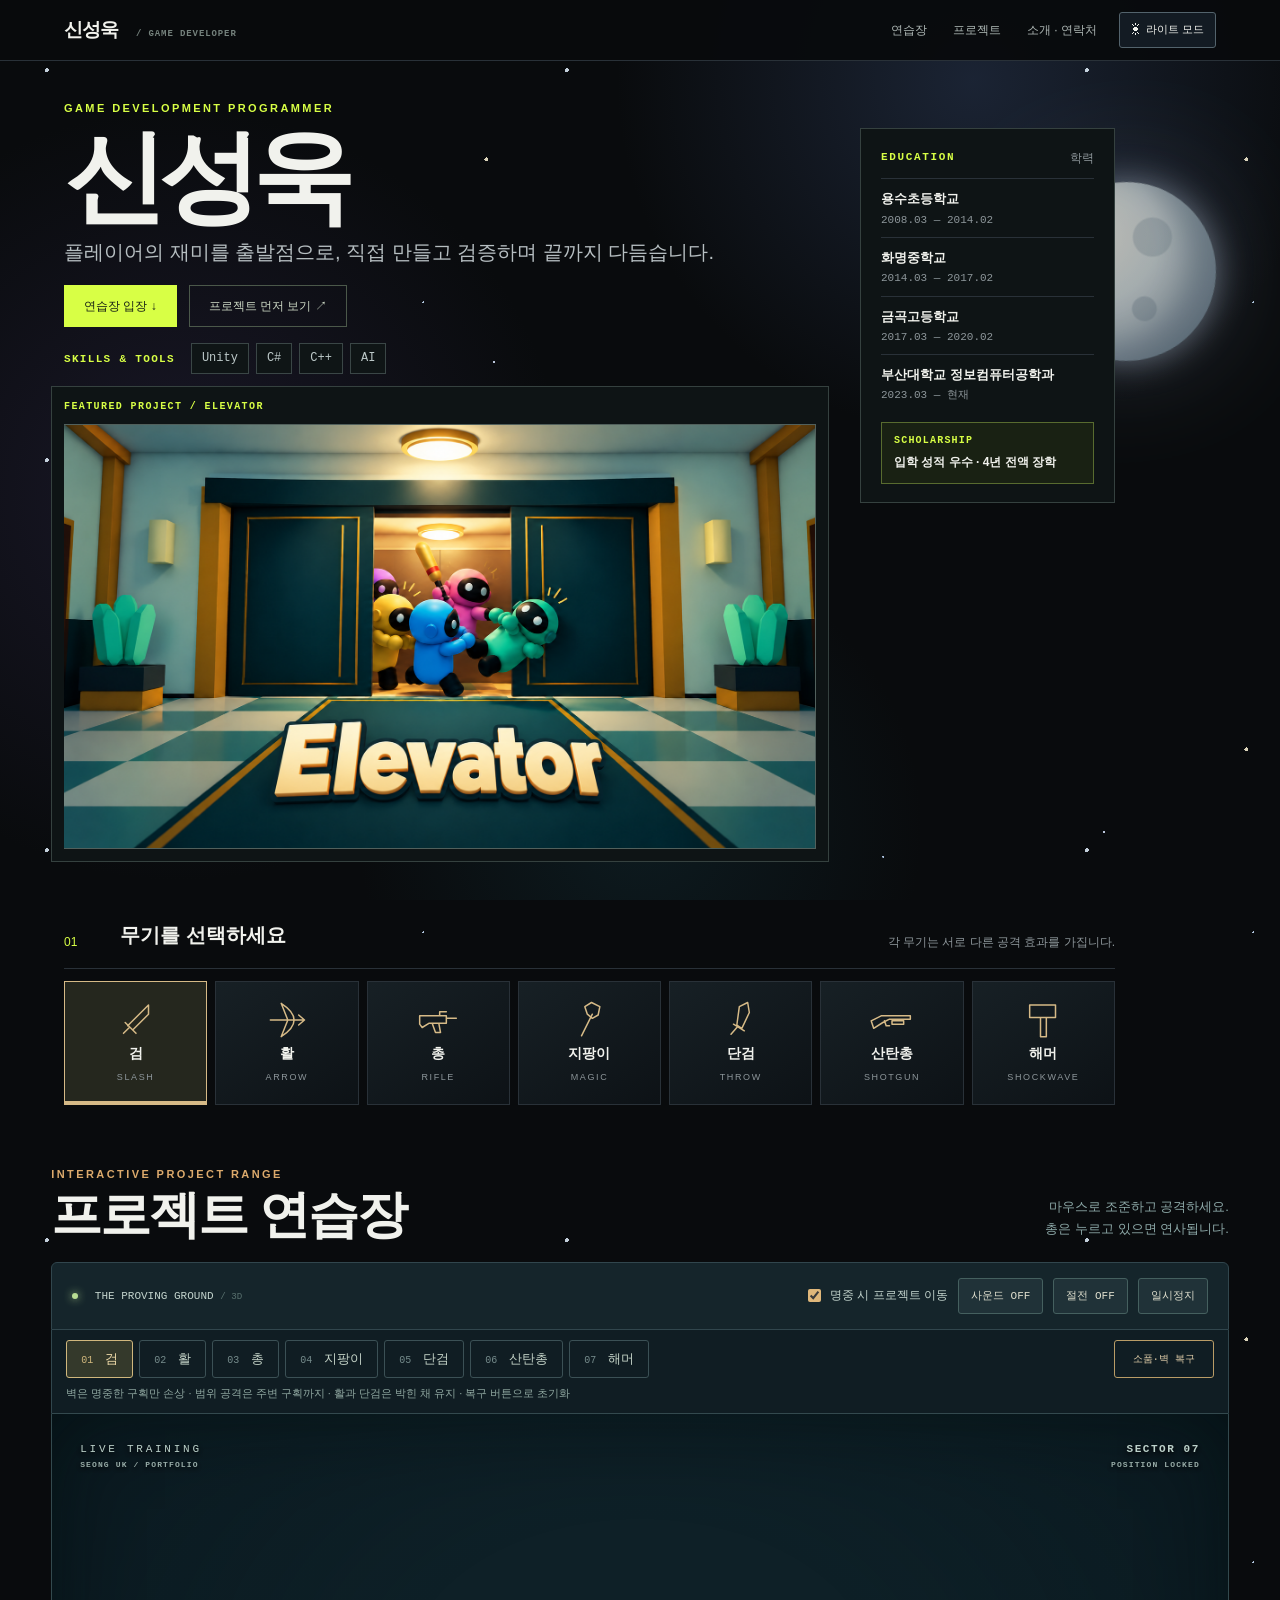
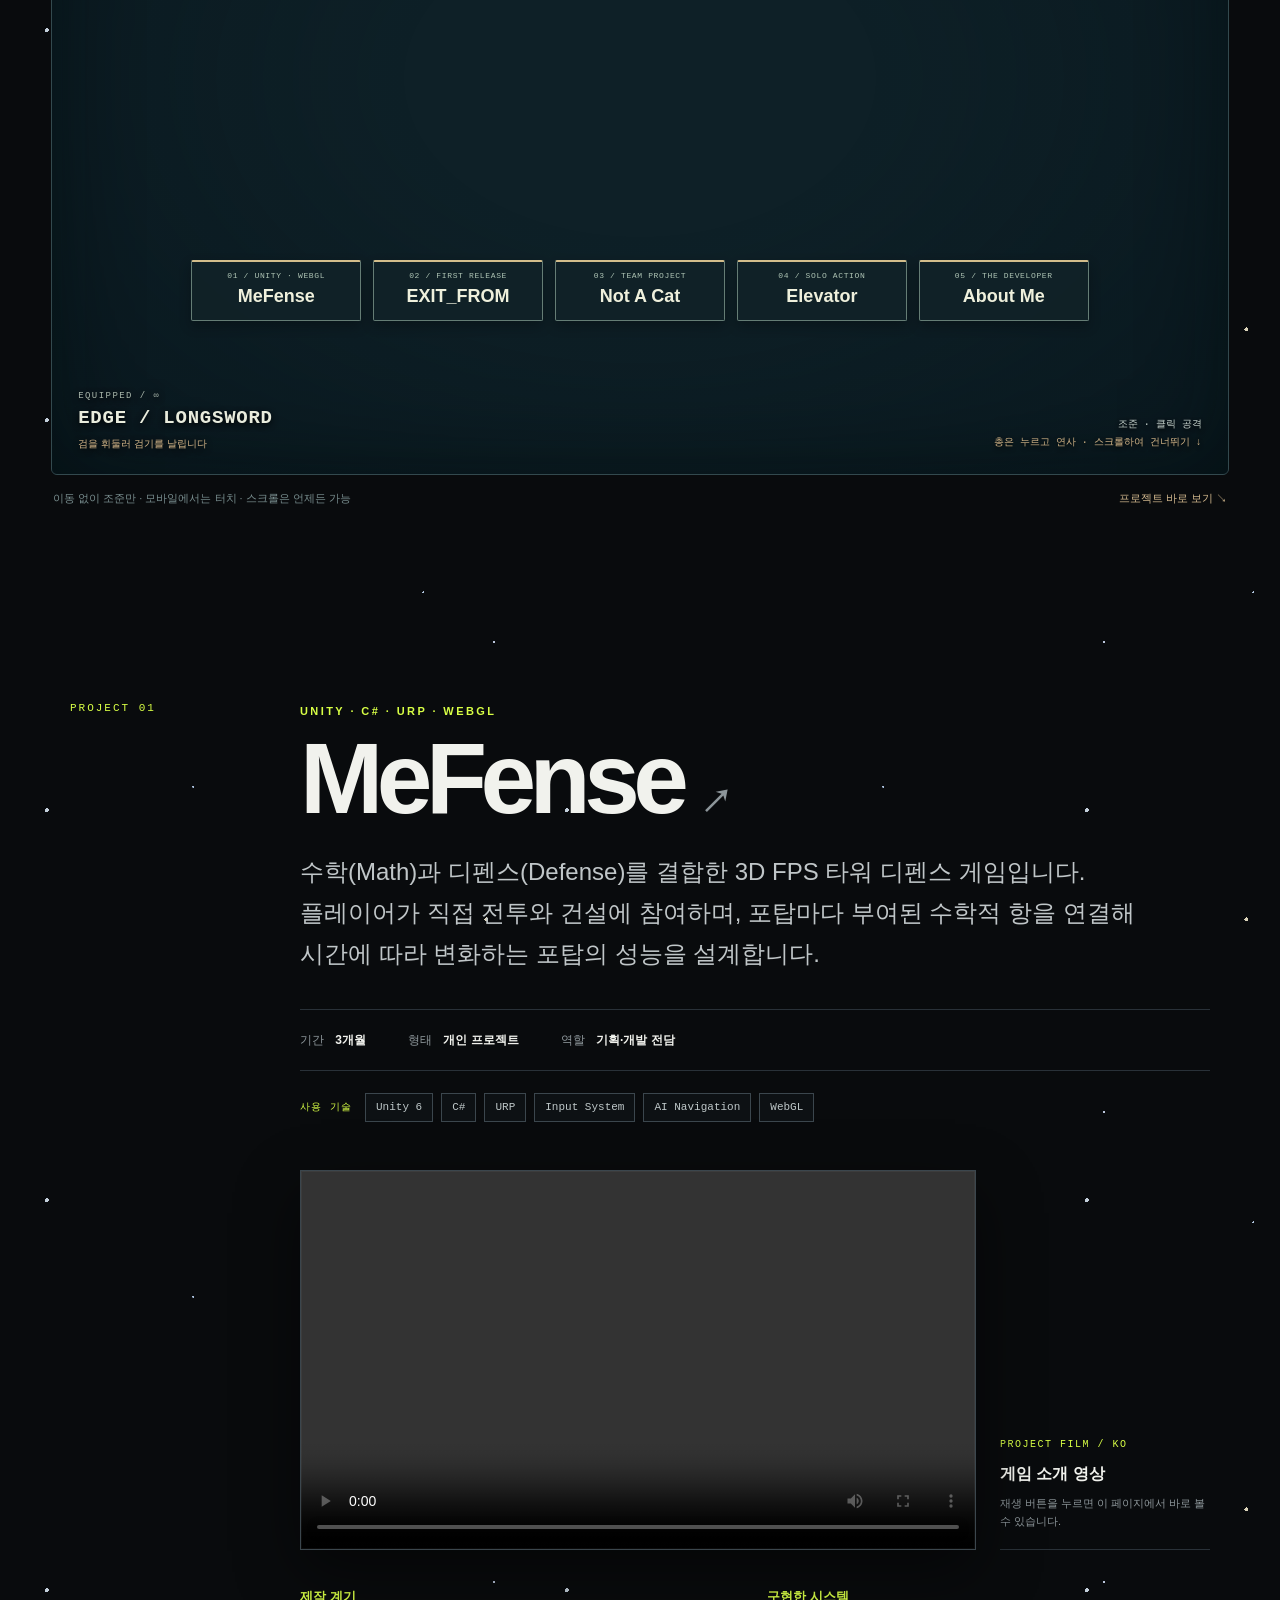
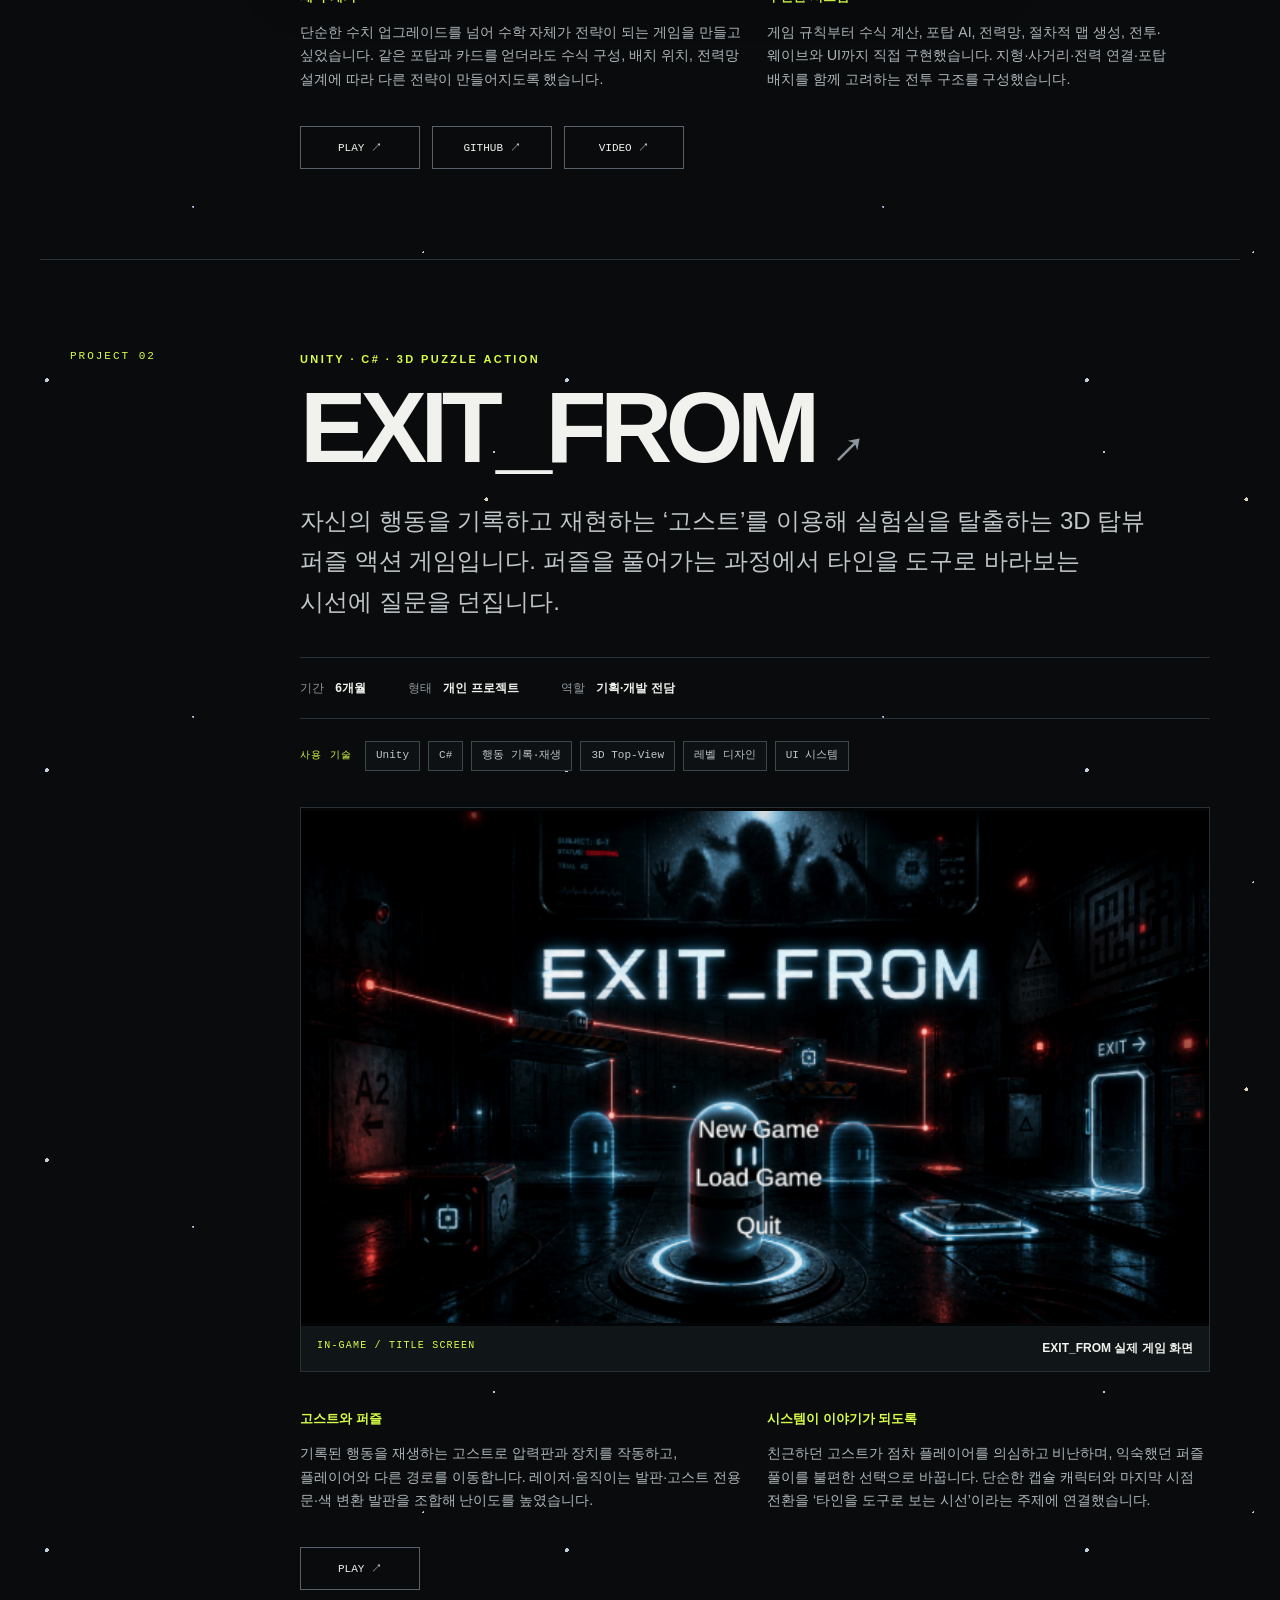
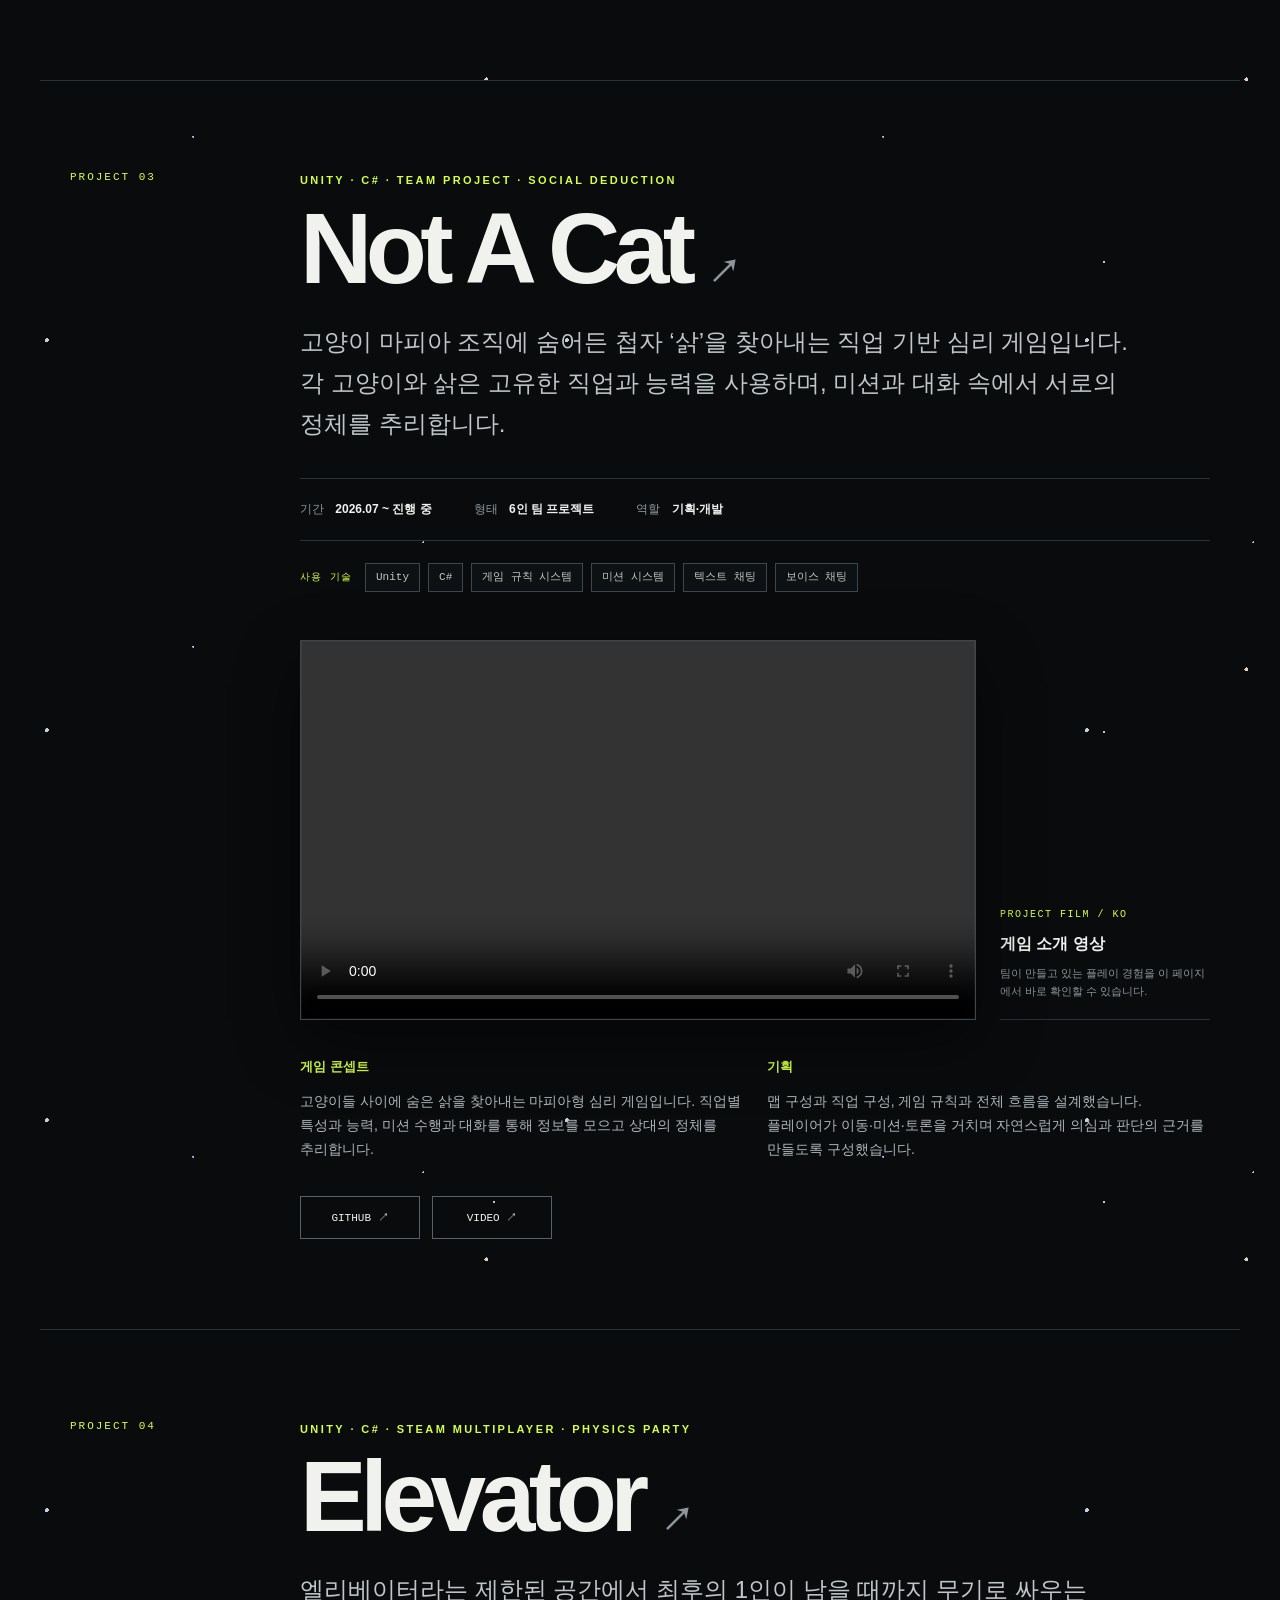
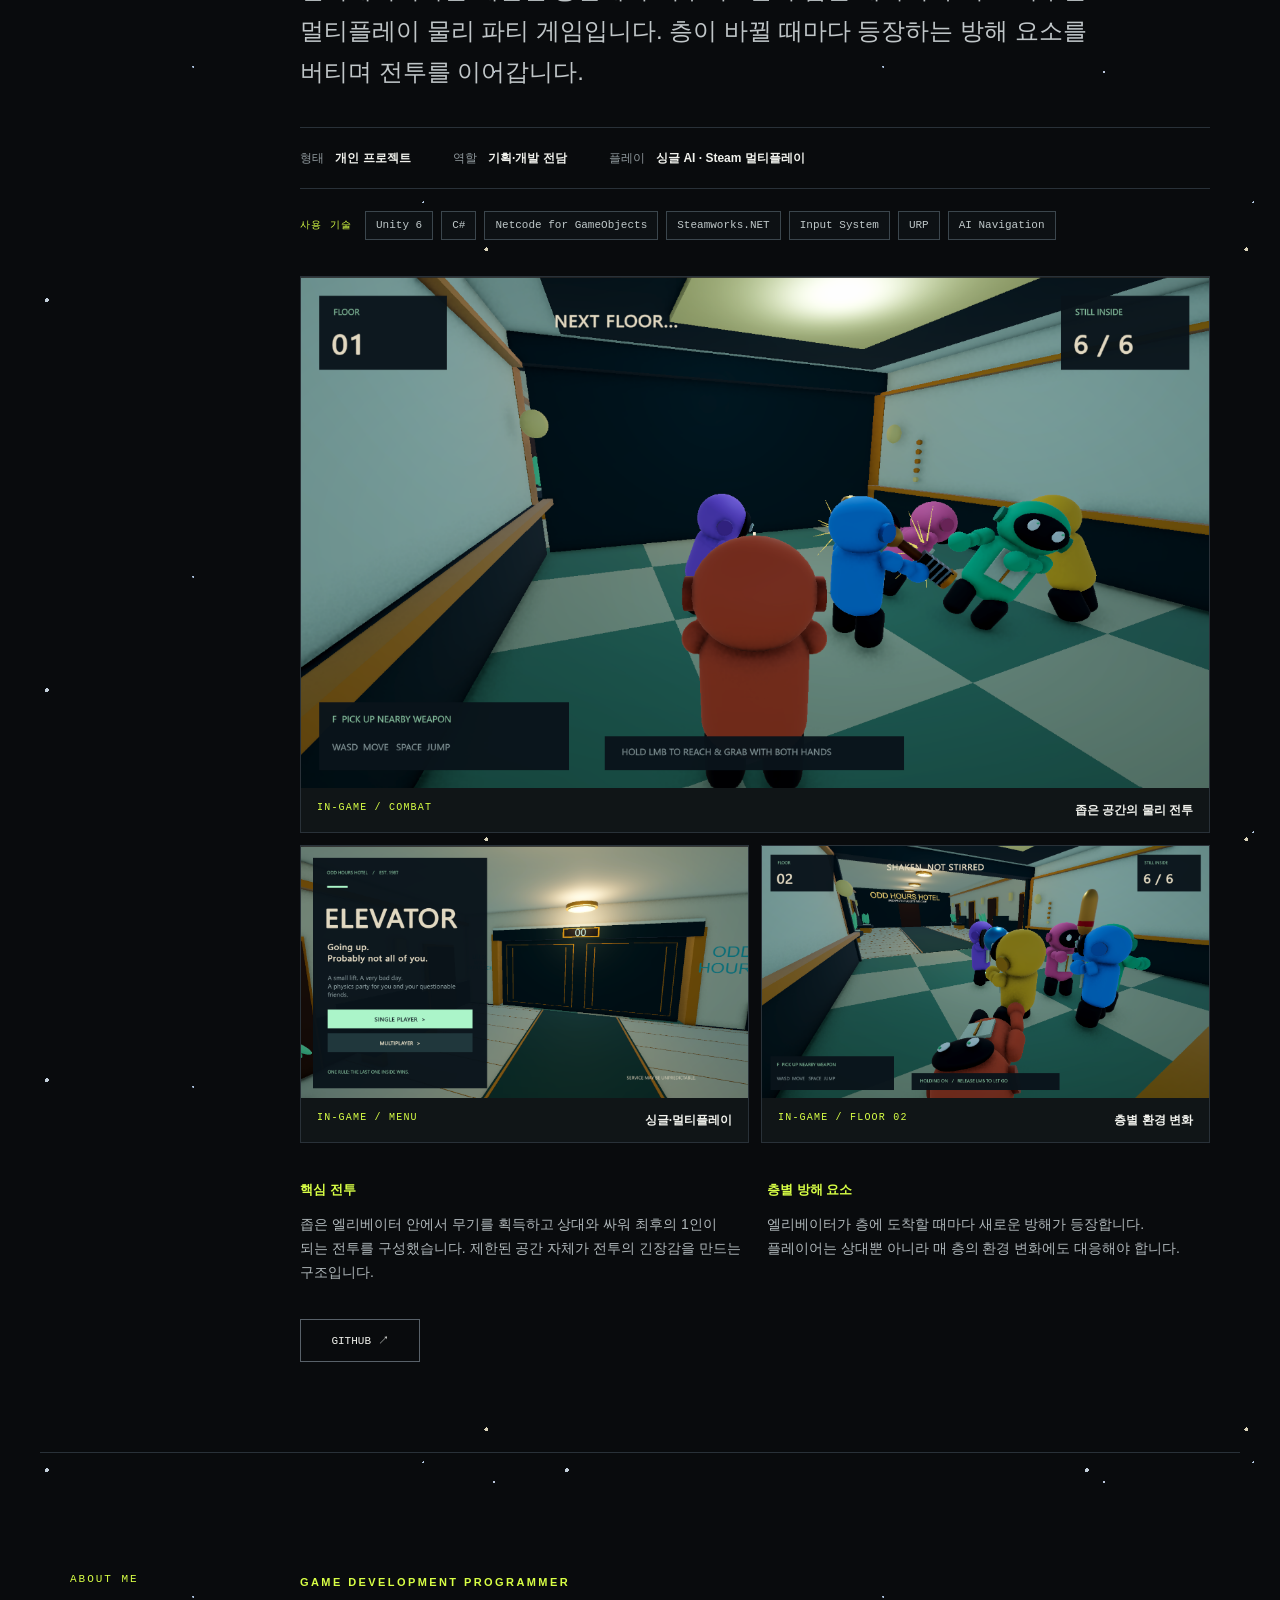
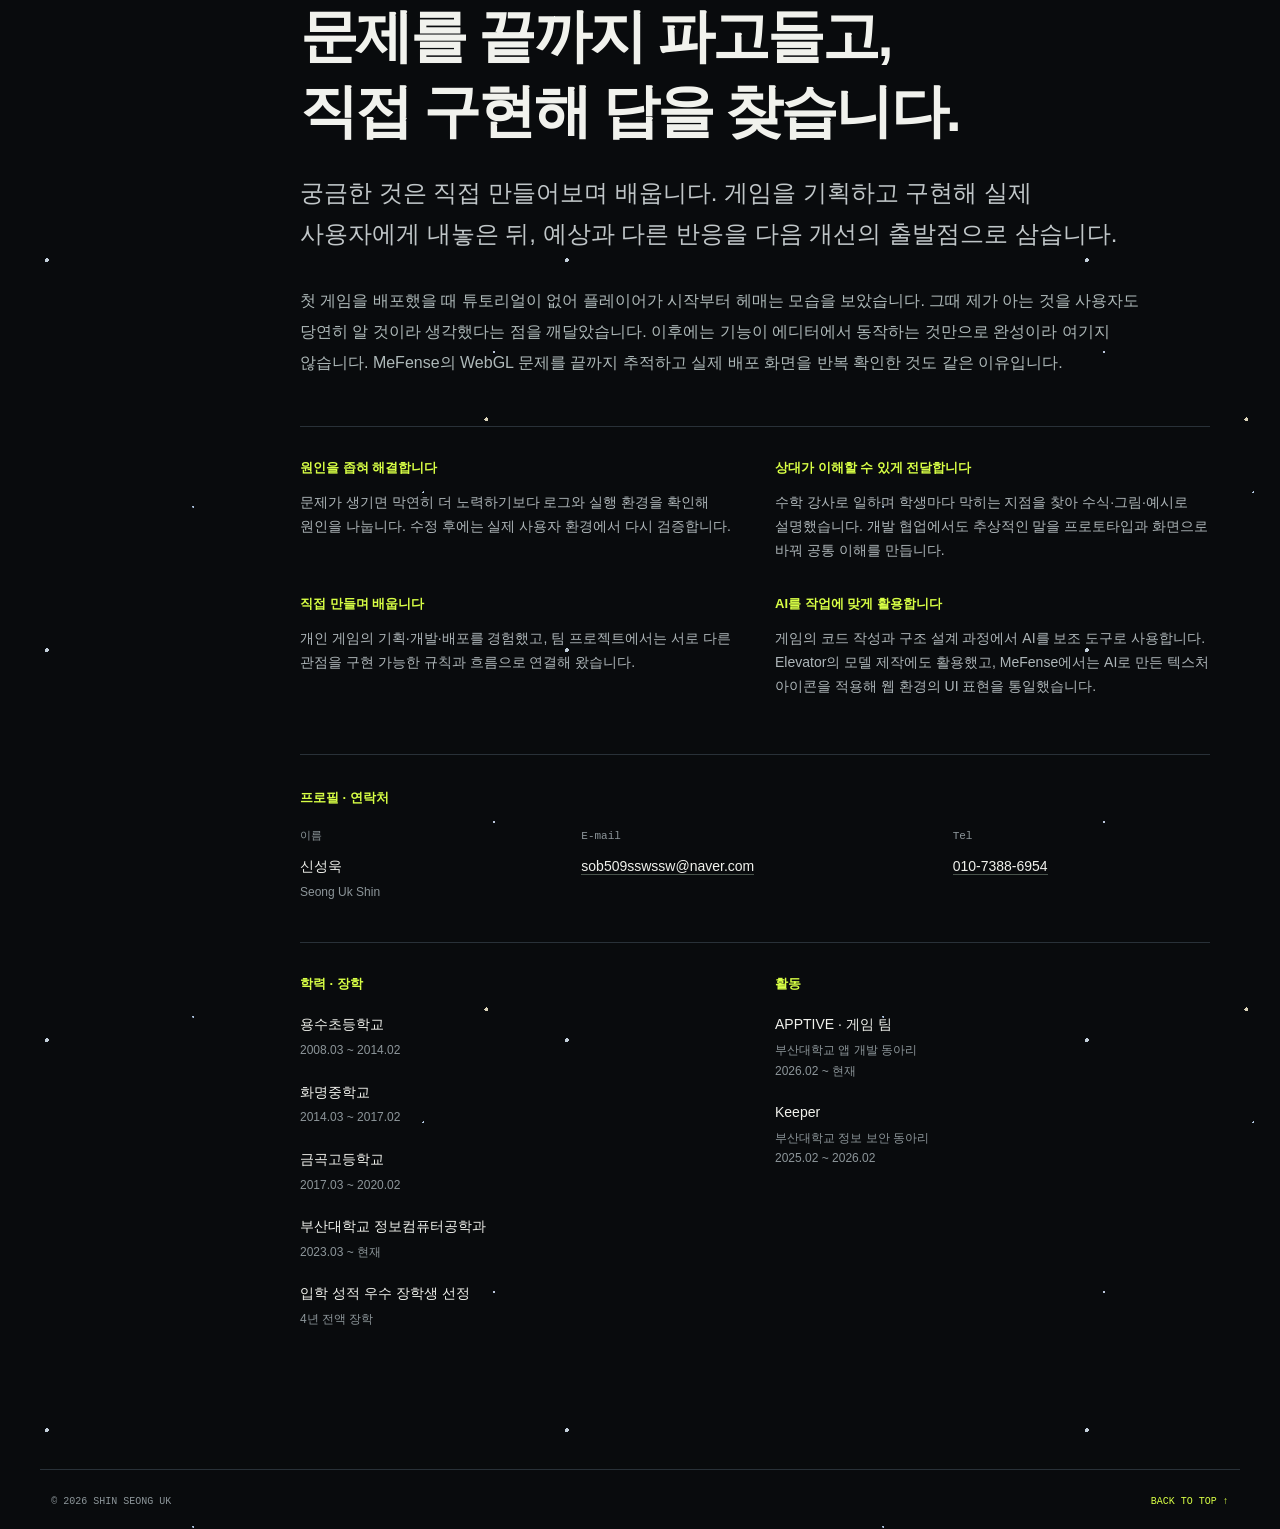
==== commit ea4babdd: "miniup" ====
--- a/index.html
+++ b/index.html
@@ -35,7 +35,7 @@
     <div class="hero-skills" aria-label="사용 가능한 기술과 도구">
       <span class="hero-skills-label">SKILLS &amp; TOOLS</span>
       <ul>
-        <li>Unity</li><li>C#</li><li>C++</li><li>AI 활용</li>
+        <li>Unity</li><li>C#</li><li>C++</li><li>AI</li>
       </ul>
     </div>
     <nav class="hero-featured" aria-label="대표 프로젝트 바로 보기"><span>FEATURED PROJECT / ELEVATOR</span><a class="featured-project" href="#elevator" aria-label="대표 프로젝트 Elevator 자세히 보기"><img src="assets/elevator-featured-v2.png" alt="게임 속 엘리베이터 문이 열리고 캐릭터들이 전투한다. 이미지 하단에는 게임 제목 Elevator가 적혀 있다" width="1672" height="941" fetchpriority="high"></a></nav>
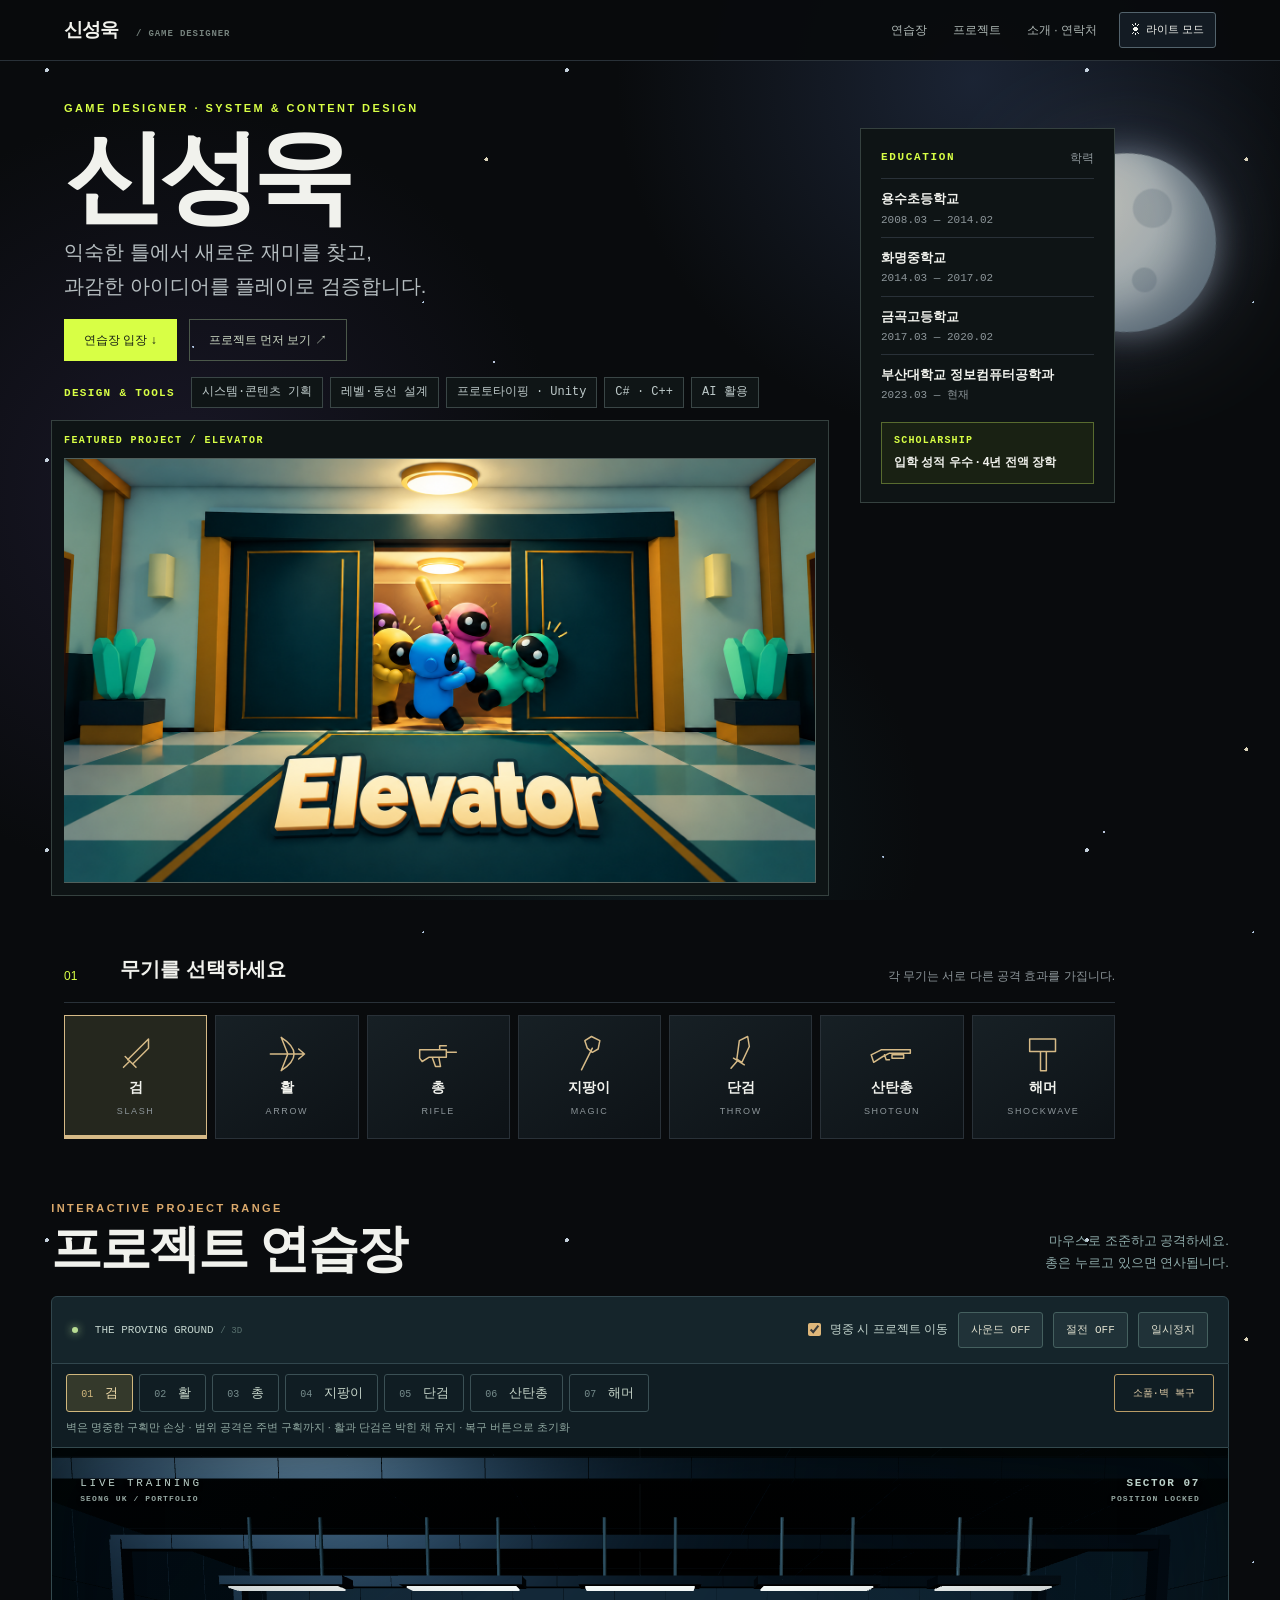
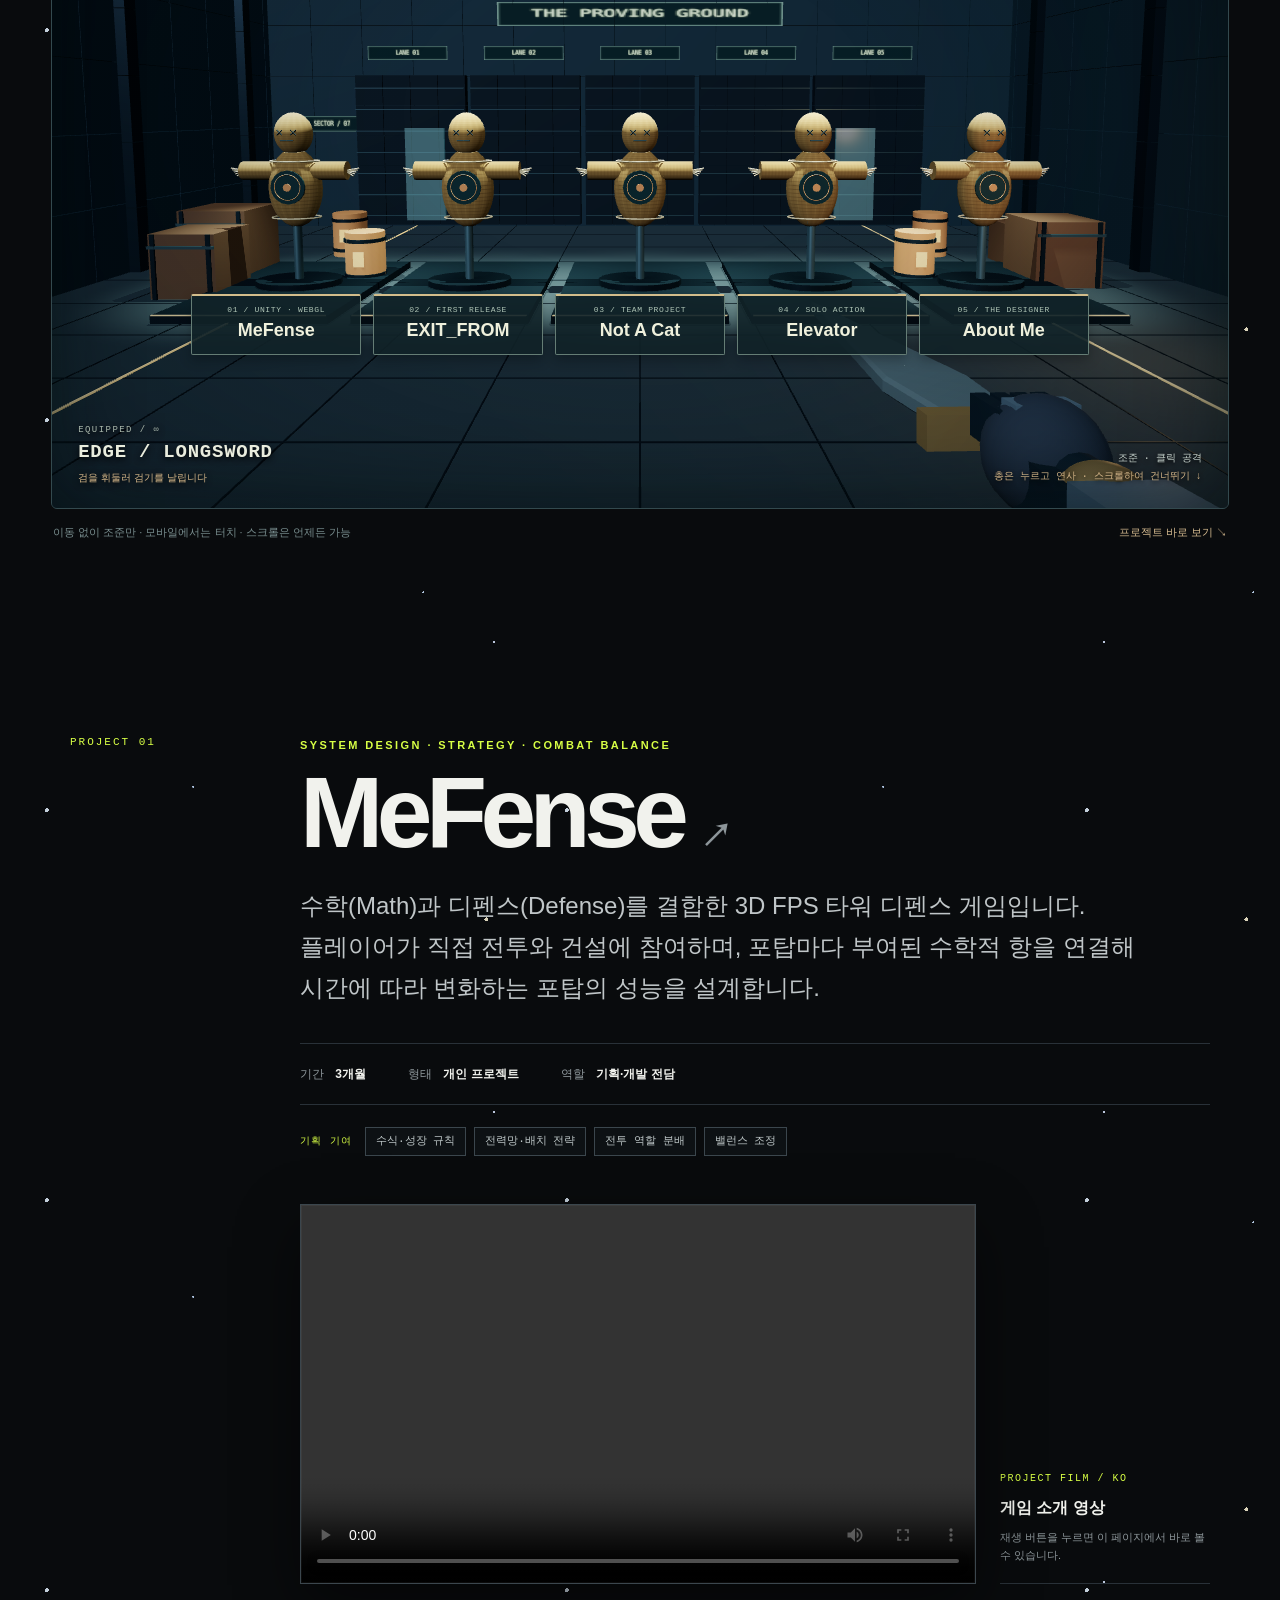
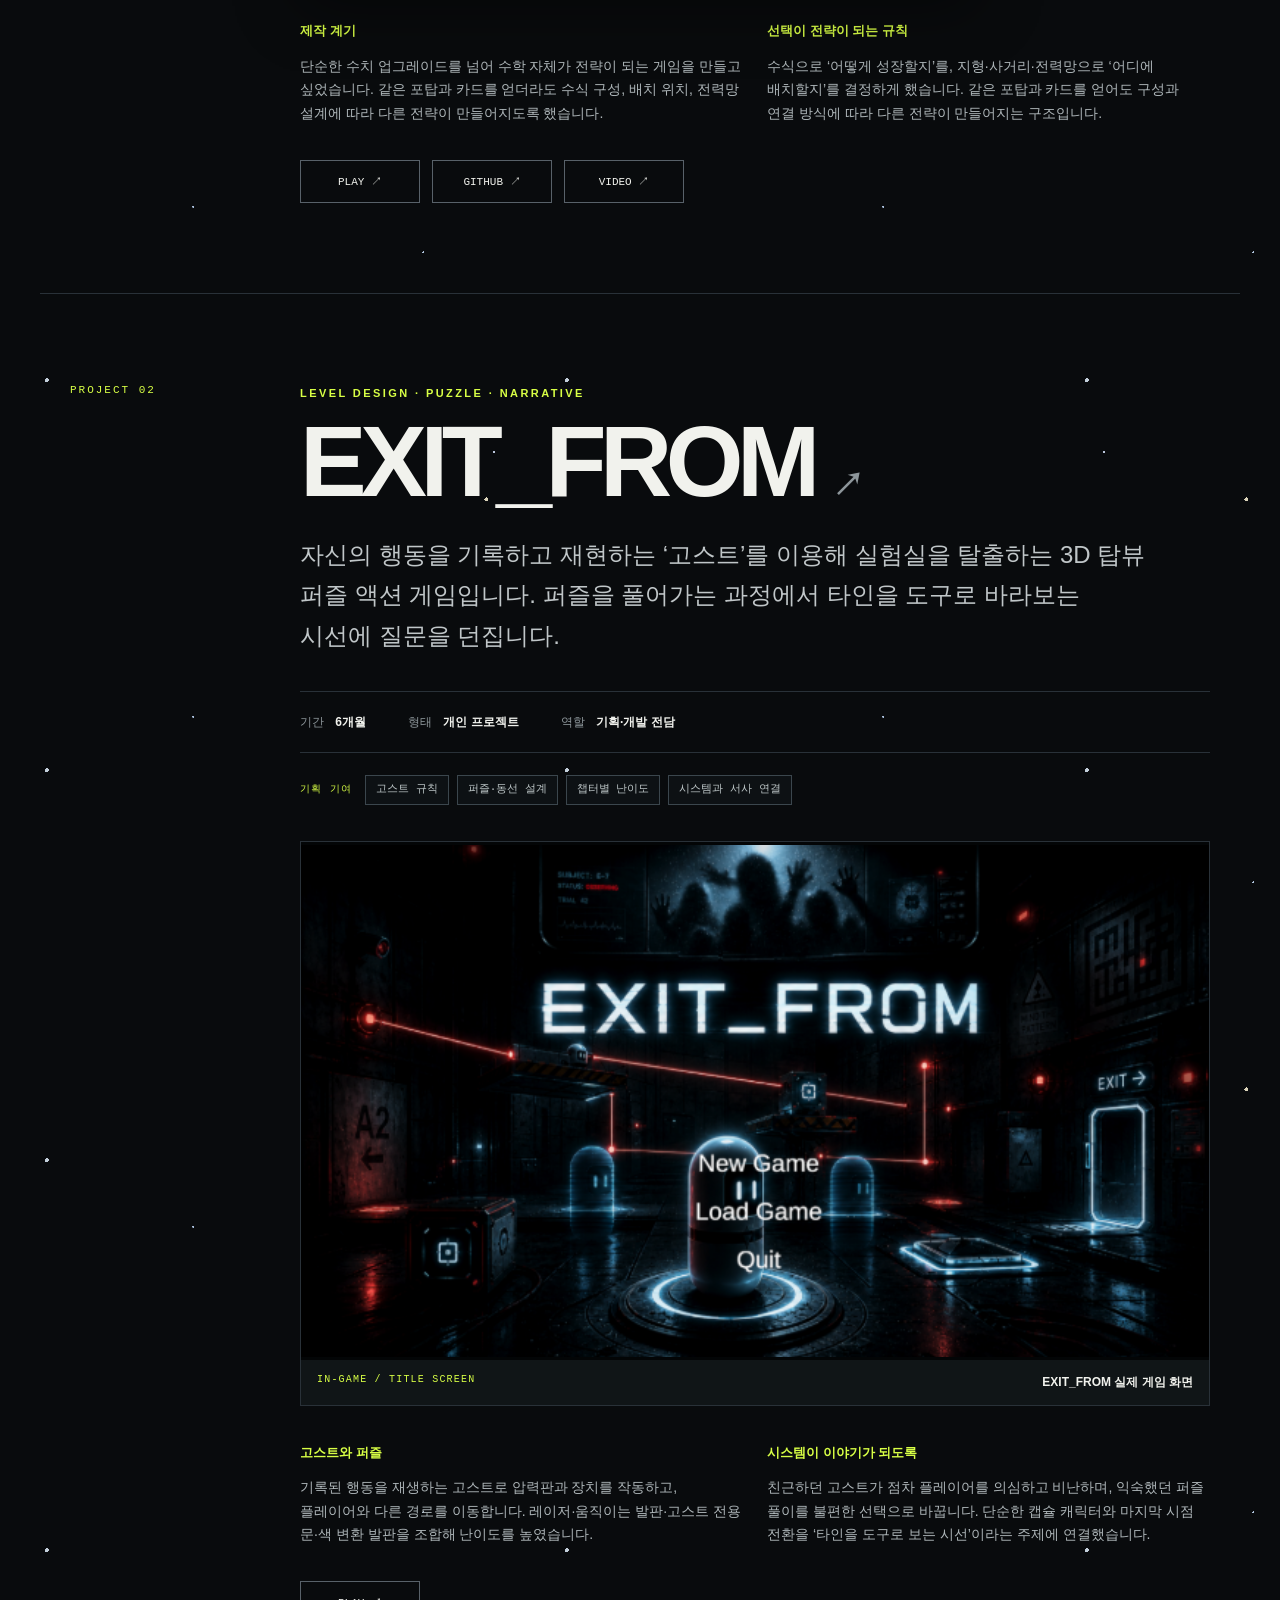
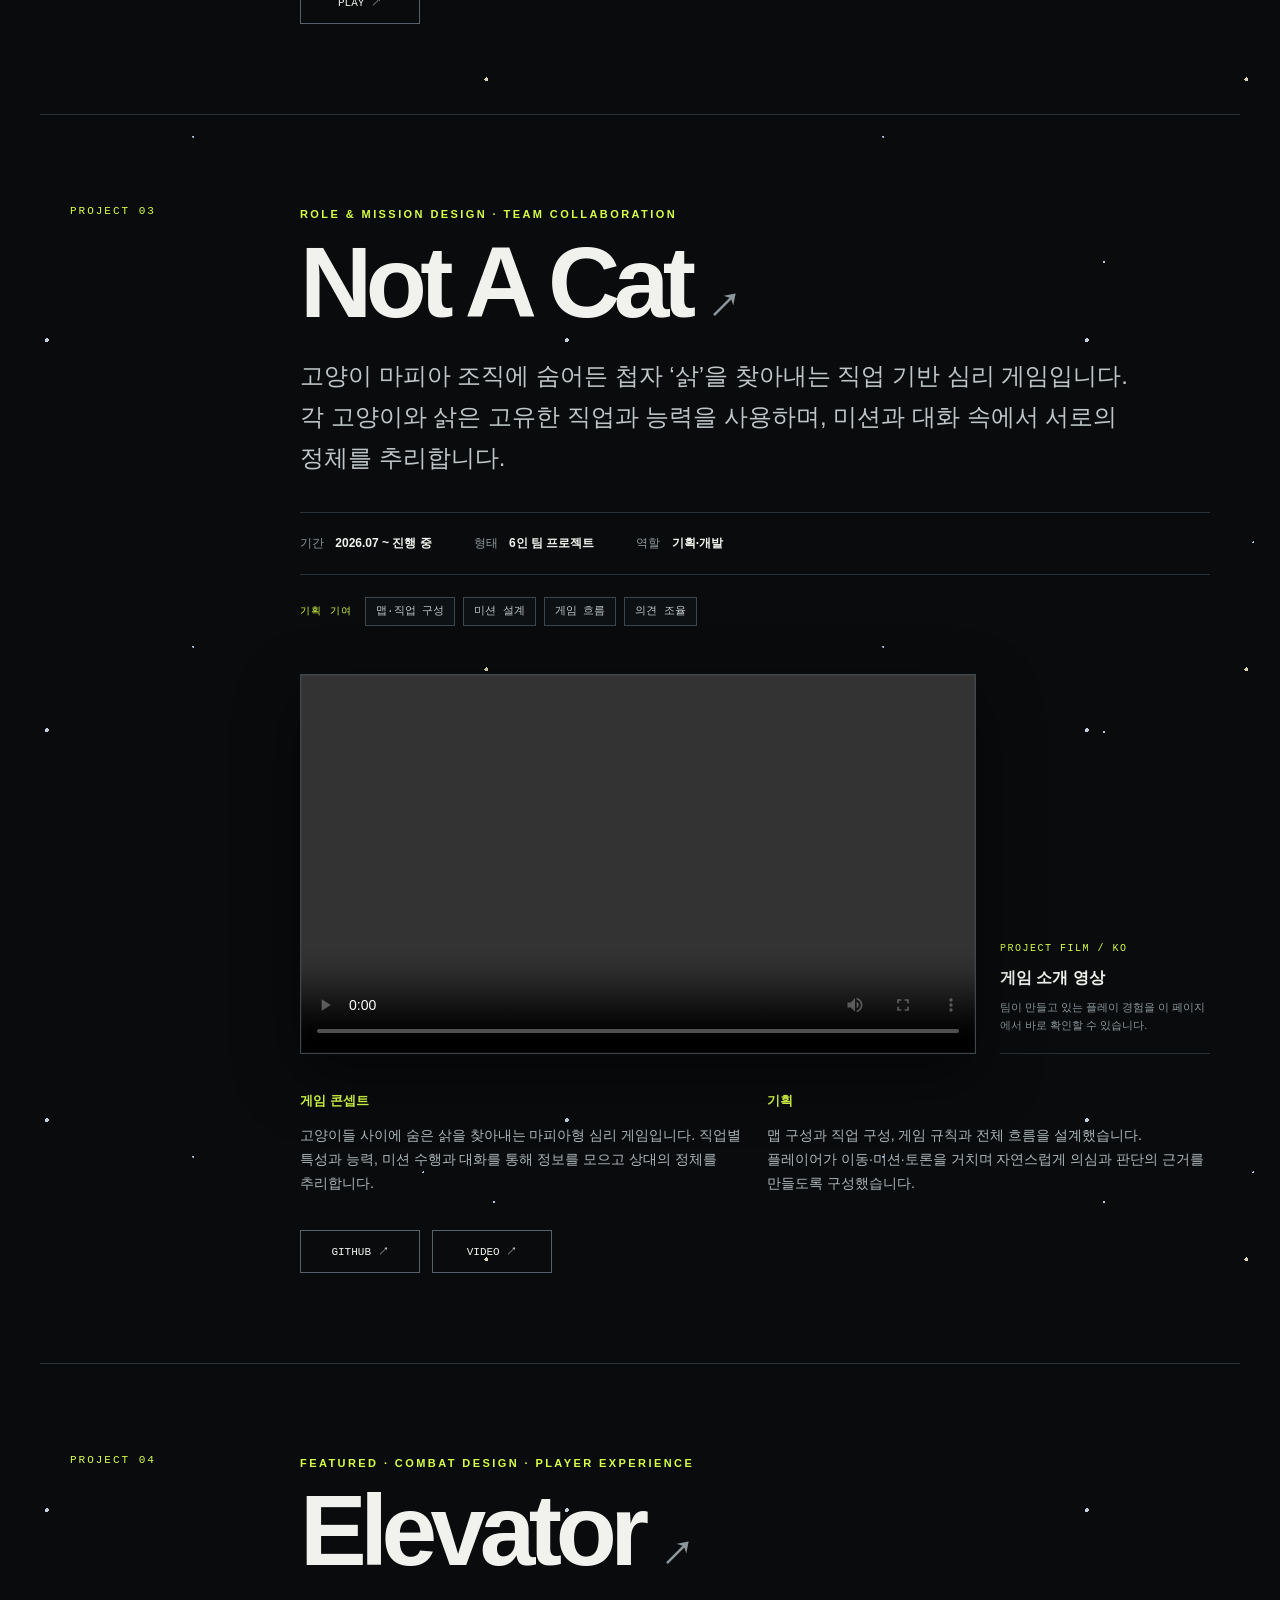
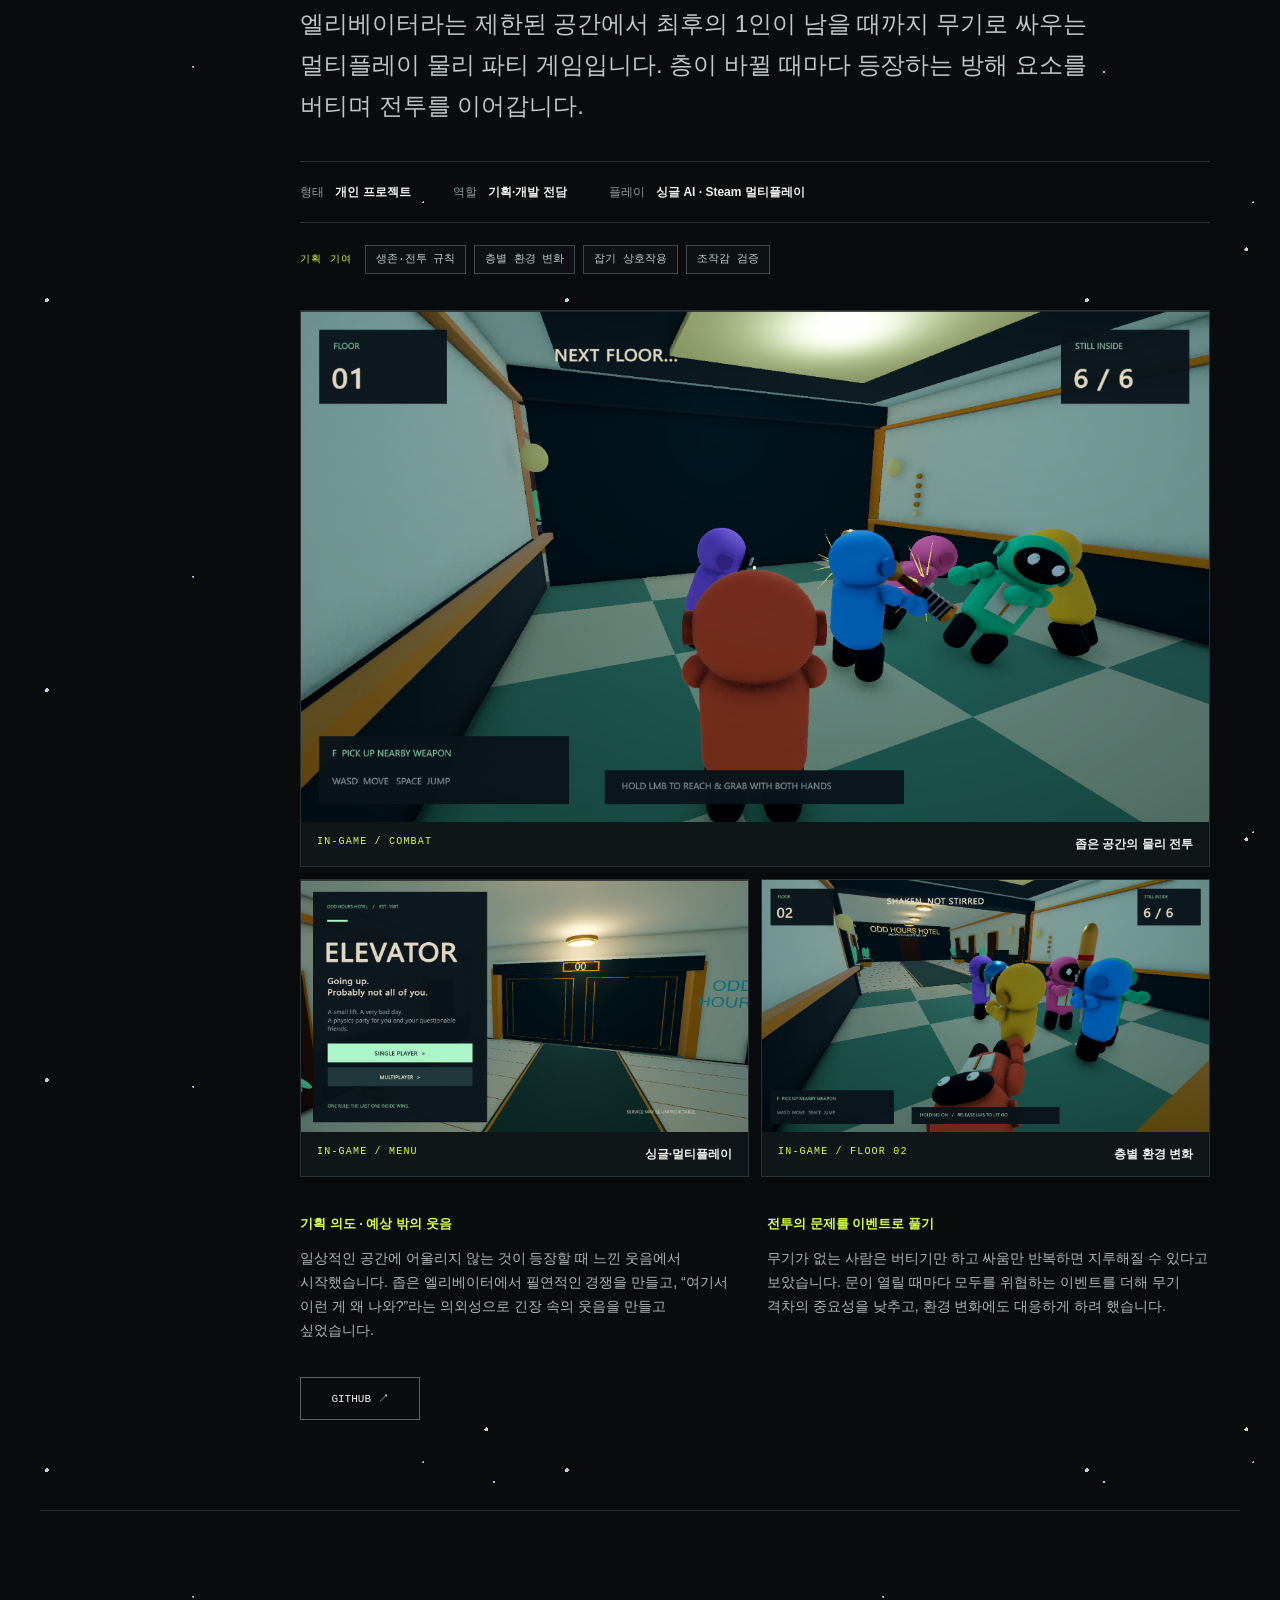
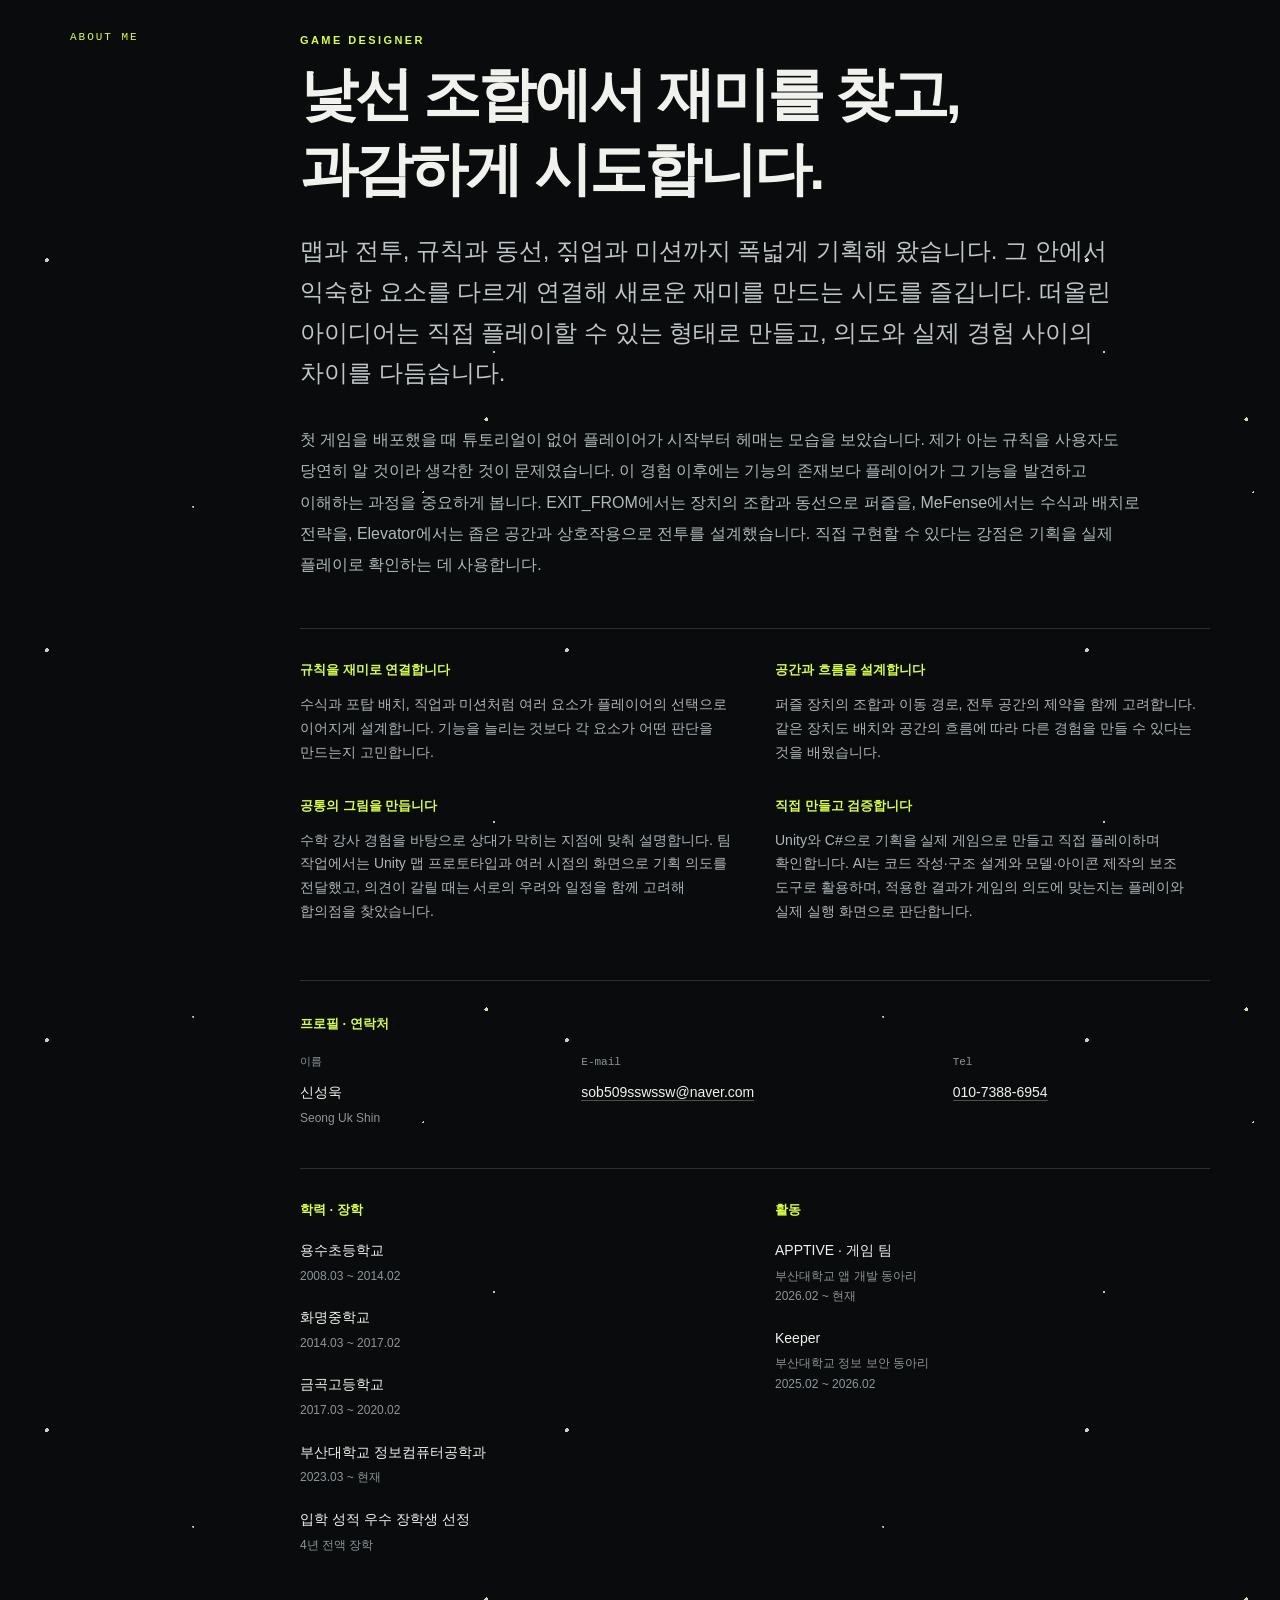
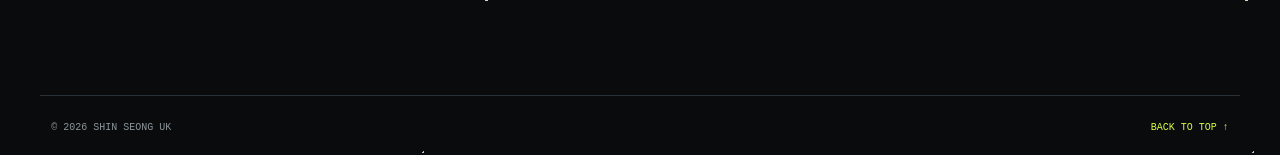
==== commit a18a5f75: "update design" ====
--- a/index.html
+++ b/index.html
@@ -3,8 +3,8 @@
 <head>
   <meta charset="utf-8">
   <meta name="viewport" content="width=device-width, initial-scale=1">
-  <meta name="description" content="직접 만들고 배포하며 사용자 경험을 개선하는 게임 개발 프로그래머 신성욱의 포트폴리오입니다.">
-  <title>신성욱 | Game Developer</title>
+  <meta name="description" content="플레이어의 재미를 규칙과 공간으로 설계하고, 프로토타입과 플레이로 검증하는 게임 기획자 신성욱의 포트폴리오입니다.">
+  <title>신성욱 | Game Designer</title>
   <script>try{document.documentElement.dataset.theme=localStorage.getItem('portfolio-theme')==='light'?'light':'dark'}catch{document.documentElement.dataset.theme='dark'}</script>
   <link rel="stylesheet" href="style.css">
   <link rel="stylesheet" href="range.css">
@@ -16,11 +16,11 @@
   <div class="sky-decor" aria-hidden="true"><span class="celestial-stars"></span><span class="celestial-cloud cloud-one"></span><span class="celestial-cloud cloud-two"></span><span class="celestial-cloud cloud-three"></span><span class="celestial-cloud cloud-four"></span><span class="celestial-cloud cloud-five"></span><span class="celestial-cloud cloud-six"></span></div>
   <div class="hero-celestial" aria-hidden="true"><span class="celestial-orbit"><span class="celestial-moon"></span><span class="celestial-sun"></span></span></div>
   <a class="skip-content" href="#projects">프로젝트 본문으로 바로 가기</a>
-  <nav class="portfolio-nav" aria-label="포트폴리오 메뉴"><a href="#top" class="portfolio-brand">신성욱<span> / GAME DEVELOPER</span></a><div class="nav-actions"><div class="nav-links"><a href="#range-title">연습장</a><a href="#projects">프로젝트</a><a href="#about">소개 · 연락처</a></div><button id="theme-toggle" class="theme-toggle" type="button" aria-pressed="false" aria-label="라이트 모드로 전환"><span aria-hidden="true">☀</span><span class="theme-toggle-text">라이트 모드</span></button></div></nav>
+  <nav class="portfolio-nav" aria-label="포트폴리오 메뉴"><a href="#top" class="portfolio-brand">신성욱<span> / GAME DESIGNER</span></a><div class="nav-actions"><div class="nav-links"><a href="#range-title">연습장</a><a href="#projects">프로젝트</a><a href="#about">소개 · 연락처</a></div><button id="theme-toggle" class="theme-toggle" type="button" aria-pressed="false" aria-label="라이트 모드로 전환"><span aria-hidden="true">☀</span><span class="theme-toggle-text">라이트 모드</span></button></div></nav>
   <header class="hero" id="top">
-    <p class="hero-kicker">GAME DEVELOPMENT PROGRAMMER</p>
+    <p class="hero-kicker">GAME DESIGNER · SYSTEM &amp; CONTENT DESIGN</p>
     <h1>신성욱</h1>
-    <p class="hero-subtitle">플레이어의 재미를 출발점으로, 직접 만들고 검증하며 끝까지 다듬습니다.</p>
+    <p class="hero-subtitle">익숙한 틀에서 새로운 재미를 찾고,<br>과감한 아이디어를 플레이로 검증합니다.</p>
     <aside class="education-card" aria-labelledby="hero-education-title">
       <h2 id="hero-education-title">EDUCATION <span>학력</span></h2>
       <ol>
@@ -33,9 +33,9 @@
     </aside>
     <div class="hero-actions"><a href="#range-title">연습장 입장 ↓</a><a href="#projects">프로젝트 먼저 보기 ↗</a></div>
     <div class="hero-skills" aria-label="사용 가능한 기술과 도구">
-      <span class="hero-skills-label">SKILLS &amp; TOOLS</span>
+      <span class="hero-skills-label">DESIGN &amp; TOOLS</span>
       <ul>
-        <li>Unity</li><li>C#</li><li>C++</li><li>AI</li>
+        <li>시스템·콘텐츠 기획</li><li>레벨·동선 설계</li><li>프로토타이핑 · Unity</li><li>C# · C++</li><li>AI 활용</li>
       </ul>
     </div>
     <nav class="hero-featured" aria-label="대표 프로젝트 바로 보기"><span>FEATURED PROJECT / ELEVATOR</span><a class="featured-project" href="#elevator" aria-label="대표 프로젝트 Elevator 자세히 보기"><img src="assets/elevator-featured-v2.png" alt="게임 속 엘리베이터 문이 열리고 캐릭터들이 전투한다. 이미지 하단에는 게임 제목 Elevator가 적혀 있다" width="1672" height="941" fetchpriority="high"></a></nav>
@@ -77,7 +77,7 @@
         <button class="range-label" type="button" data-destination="#exit-from" data-target="1" aria-label="EXIT_FROM 프로젝트 표적"><small>02 / FIRST RELEASE</small><strong>EXIT_FROM</strong></button>
         <button class="range-label" type="button" data-destination="#not-a-cat" data-target="2" aria-label="Not A Cat 프로젝트 표적"><small>03 / TEAM PROJECT</small><strong>Not A Cat</strong></button>
         <button class="range-label" type="button" data-destination="#elevator" data-target="3" aria-label="Elevator 프로젝트 표적"><small>04 / SOLO ACTION</small><strong>Elevator</strong></button>
-        <button class="range-label" type="button" data-destination="#about" data-target="4" aria-label="신성욱 소개 표적"><small>05 / THE DEVELOPER</small><strong>About Me</strong></button>
+        <button class="range-label" type="button" data-destination="#about" data-target="4" aria-label="신성욱 소개 표적"><small>05 / THE DESIGNER</small><strong>About Me</strong></button>
         <div class="crosshair" id="crosshair" aria-hidden="true"><i></i></div>
         <div class="hit-notice" id="hit-notice" role="status" aria-live="polite"></div>
         <div class="range-bottom"><div><small>EQUIPPED / ∞</small><strong id="weapon-readout">EDGE / LONGSWORD</strong><span id="weapon-hint">검을 휘둘러 검기를 날립니다</span></div><div class="range-guide">조준 · 클릭 공격<br><span>총은 누르고 연사 · 스크롤하여 건너뛰기 ↓</span></div></div>
@@ -95,9 +95,9 @@
     <section class="projects" id="projects">
       <article class="project" id="mefense">
         <div class="project-index">PROJECT 01</div>
-        <div class="project-main"><p class="eyebrow">UNITY · C# · URP · WEBGL</p><h2><a class="project-title-link" href="mefense.html" aria-label="MeFense 상세 내용 보기">MeFense<span aria-hidden="true">↗</span></a></h2><p class="project-lead">수학(Math)과 디펜스(Defense)를 결합한 3D FPS 타워 디펜스 게임입니다. 플레이어가 직접 전투와 건설에 참여하며, 포탑마다 부여된 수학적 항을 연결해 시간에 따라 변화하는 포탑의 성능을 설계합니다.</p>
+        <div class="project-main"><p class="eyebrow">SYSTEM DESIGN · STRATEGY · COMBAT BALANCE</p><h2><a class="project-title-link" href="mefense.html" aria-label="MeFense 상세 내용 보기">MeFense<span aria-hidden="true">↗</span></a></h2><p class="project-lead">수학(Math)과 디펜스(Defense)를 결합한 3D FPS 타워 디펜스 게임입니다. 플레이어가 직접 전투와 건설에 참여하며, 포탑마다 부여된 수학적 항을 연결해 시간에 따라 변화하는 포탑의 성능을 설계합니다.</p>
           <div class="project-meta"><span>기간 <strong>3개월</strong></span><span>형태 <strong>개인 프로젝트</strong></span><span>역할 <strong>기획·개발 전담</strong></span></div>
-          <div class="tech-stack" aria-label="MeFense 사용 기술"><strong>사용 기술</strong><span>Unity 6</span><span>C#</span><span>URP</span><span>Input System</span><span>AI Navigation</span><span>WebGL</span></div>
+          <div class="tech-stack" aria-label="MeFense 기획 기여"><strong>기획 기여</strong><span>수식·성장 규칙</span><span>전력망·배치 전략</span><span>전투 역할 분배</span><span>밸런스 조정</span></div>
           <figure class="project-video">
             <div class="project-video-frame">
               <video controls playsinline preload="metadata" aria-label="MeFense 한국어 소개 영상">
@@ -109,23 +109,23 @@
           </figure>
           <div class="project-grid">
             <div><h3>제작 계기</h3><p>단순한 수치 업그레이드를 넘어 수학 자체가 전략이 되는 게임을 만들고 싶었습니다. 같은 포탑과 카드를 얻더라도 수식 구성, 배치 위치, 전력망 설계에 따라 다른 전략이 만들어지도록 했습니다.</p></div>
-            <div><h3>구현한 시스템</h3><p>게임 규칙부터 수식 계산, 포탑 AI, 전력망, 절차적 맵 생성, 전투·웨이브와 UI까지 직접 구현했습니다. 지형·사거리·전력 연결·포탑 배치를 함께 고려하는 전투 구조를 구성했습니다.</p></div>
+            <div><h3>선택이 전략이 되는 규칙</h3><p>수식으로 ‘어떻게 성장할지’를, 지형·사거리·전력망으로 ‘어디에 배치할지’를 결정하게 했습니다. 같은 포탑과 카드를 얻어도 구성과 연결 방식에 따라 다른 전략이 만들어지는 구조입니다.</p></div>
             <div><h3>설계하며 고민한 부분</h3><ul><li>수학을 쉽게 이해하면서도 전략적으로 활용할 수 있는 구조</li><li>특정 연산·함수 하나에 치우치지 않는 밸런스</li><li>직접 전투와 포탑 방어가 서로를 대체하지 않는 역할 분배</li><li>무작위 맵과 웨이브에서도 판단과 실력이 반영되는 플레이</li></ul></div>
-            <div><h3>배포 환경에서의 완성도</h3><p>WebGL의 한글·수학 기호·셰이더 표시 문제를 로그로 분석하고, UI와 화면 비율을 조정했습니다. 실제 웹에 10회 이상 재배포해 확인하고 전용 빌드 메뉴로 반복 설정을 자동화했습니다.</p></div>
+            <div><h3>의도한 정보를 전달하기</h3><p>수학 기호와 UI가 읽히지 않으면 전략도 이해할 수 없습니다. WebGL에서 누락된 글꼴과 이펙트, 잘리는 UI를 수정하고 실제 웹에 10회 이상 재배포하며 의도한 화면이 전달되는지 확인했습니다.</p></div>
           </div>
           <nav class="project-links" aria-label="MeFense 관련 링크"><a href="https://shinseonguk.itch.io/mefense" target="_blank" rel="noopener noreferrer">PLAY ↗</a><a href="https://github.com/shin-seong-yuk/MeFense" target="_blank" rel="noopener noreferrer">GITHUB ↗</a><a href="assets/video/mefense-intro-ko.mp4" target="_blank" rel="noopener noreferrer">VIDEO ↗</a></nav>
         </div>
       </article>
       <article class="project" id="exit-from">
         <div class="project-index">PROJECT 02</div>
-        <div class="project-main"><p class="eyebrow">UNITY · C# · 3D PUZZLE ACTION</p><h2><a class="project-title-link" href="exit-from.html" aria-label="EXIT_FROM 상세 내용 보기">EXIT_FROM<span aria-hidden="true">↗</span></a></h2><p class="project-lead">자신의 행동을 기록하고 재현하는 ‘고스트’를 이용해 실험실을 탈출하는 3D 탑뷰 퍼즐 액션 게임입니다. 퍼즐을 풀어가는 과정에서 타인을 도구로 바라보는 시선에 질문을 던집니다.</p>
+        <div class="project-main"><p class="eyebrow">LEVEL DESIGN · PUZZLE · NARRATIVE</p><h2><a class="project-title-link" href="exit-from.html" aria-label="EXIT_FROM 상세 내용 보기">EXIT_FROM<span aria-hidden="true">↗</span></a></h2><p class="project-lead">자신의 행동을 기록하고 재현하는 ‘고스트’를 이용해 실험실을 탈출하는 3D 탑뷰 퍼즐 액션 게임입니다. 퍼즐을 풀어가는 과정에서 타인을 도구로 바라보는 시선에 질문을 던집니다.</p>
           <div class="project-meta"><span>기간 <strong>6개월</strong></span><span>형태 <strong>개인 프로젝트</strong></span><span>역할 <strong>기획·개발 전담</strong></span></div>
-          <div class="tech-stack" aria-label="EXIT_FROM 사용 기술"><strong>사용 기술</strong><span>Unity</span><span>C#</span><span>행동 기록·재생</span><span>3D Top-View</span><span>레벨 디자인</span><span>UI 시스템</span></div>
+          <div class="tech-stack" aria-label="EXIT_FROM 기획 기여"><strong>기획 기여</strong><span>고스트 규칙</span><span>퍼즐·동선 설계</span><span>챕터별 난이도</span><span>시스템과 서사 연결</span></div>
           <figure class="project-still project-still-single"><img src="assets/exit-from-title.png" alt="EXIT_FROM 실제 게임 타이틀 화면. 어두운 실험실과 고스트, 출구가 보인다" loading="lazy"><figcaption><span>IN-GAME / TITLE SCREEN</span><strong>EXIT_FROM 실제 게임 화면</strong></figcaption></figure>
           <div class="project-grid">
             <div><h3>고스트와 퍼즐</h3><p>기록된 행동을 재생하는 고스트로 압력판과 장치를 작동하고, 플레이어와 다른 경로를 이동합니다. 레이저·움직이는 발판·고스트 전용 문·색 변환 발판을 조합해 난이도를 높였습니다.</p></div>
             <div><h3>시스템이 이야기가 되도록</h3><p>친근하던 고스트가 점차 플레이어를 의심하고 비난하며, 익숙했던 퍼즐 풀이를 불편한 선택으로 바꿉니다. 단순한 캡슐 캐릭터와 마지막 시점 전환을 ‘타인을 도구로 보는 시선’이라는 주제에 연결했습니다.</p></div>
-            <div><h3>개발 방식의 변화</h3><p>모든 기믹을 미리 완성하려 했지만, 구현과 테스트에 따라 재미도 달라졌습니다. 이후 수정·확장이 쉬운 구조와 기존 장치의 재조합을 중심으로 개발 방식을 바꿨습니다.</p></div>
+            <div><h3>테스트가 바꾼 기획</h3><p>모든 기믹을 미리 정해두려 했지만, 직접 플레이해 보니 예상했던 재미와 실제 경험이 달랐습니다. 이후 기존 장치의 새로운 조합과 맵 구조를 중심으로 퍼즐을 다듬는 방향으로 바꿨습니다.</p></div>
             <div><h3>회고</h3><p>기획·구현·레벨 디자인·UI·연출을 혼자 맡으며, 디자인의 제약을 작품의 개성으로 바꿨습니다. 장애물의 수보다 공간의 흐름이 중요하며, 기획은 제작 중 발견한 문제를 해결하며 다듬어진다는 것을 배웠습니다.</p></div>
           </div>
           <nav class="project-links" aria-label="EXIT_FROM 관련 링크"><a href="https://shinseonguk.itch.io/exit-from" target="_blank" rel="noopener noreferrer">PLAY ↗</a></nav>
@@ -133,9 +133,9 @@
       </article>
       <article class="project" id="not-a-cat">
         <div class="project-index">PROJECT 03</div>
-        <div class="project-main"><p class="eyebrow">UNITY · C# · TEAM PROJECT · SOCIAL DEDUCTION</p><h2><a class="project-title-link" href="not-a-cat.html" aria-label="Not A Cat 상세 내용 보기">Not A Cat<span aria-hidden="true">↗</span></a></h2><p class="project-lead">고양이 마피아 조직에 숨어든 첩자 ‘삵’을 찾아내는 직업 기반 심리 게임입니다. 각 고양이와 삵은 고유한 직업과 능력을 사용하며, 미션과 대화 속에서 서로의 정체를 추리합니다.</p>
+        <div class="project-main"><p class="eyebrow">ROLE &amp; MISSION DESIGN · TEAM COLLABORATION</p><h2><a class="project-title-link" href="not-a-cat.html" aria-label="Not A Cat 상세 내용 보기">Not A Cat<span aria-hidden="true">↗</span></a></h2><p class="project-lead">고양이 마피아 조직에 숨어든 첩자 ‘삵’을 찾아내는 직업 기반 심리 게임입니다. 각 고양이와 삵은 고유한 직업과 능력을 사용하며, 미션과 대화 속에서 서로의 정체를 추리합니다.</p>
           <div class="project-meta"><span>기간 <strong>2026.07 ~ 진행 중</strong></span><span>형태 <strong>6인 팀 프로젝트</strong></span><span>역할 <strong>기획·개발</strong></span></div>
-          <div class="tech-stack" aria-label="Not A Cat 사용 기술"><strong>사용 기술</strong><span>Unity</span><span>C#</span><span>게임 규칙 시스템</span><span>미션 시스템</span><span>텍스트 채팅</span><span>보이스 채팅</span></div>
+          <div class="tech-stack" aria-label="Not A Cat 기획 기여"><strong>기획 기여</strong><span>맵·직업 구성</span><span>미션 설계</span><span>게임 흐름</span><span>의견 조율</span></div>
           <figure class="project-video">
             <div class="project-video-frame"><video controls playsinline preload="metadata" aria-label="Not A Cat 게임 소개 영상"><source src="assets/video/not-a-cat-intro-ko.mp4" type="video/mp4">이 브라우저에서는 영상을 재생할 수 없습니다. 아래 VIDEO 버튼으로 영상을 열어주세요.</video></div>
             <figcaption><span>PROJECT FILM / KO</span><strong>게임 소개 영상</strong><small>팀이 만들고 있는 플레이 경험을 이 페이지에서 바로 확인할 수 있습니다.</small></figcaption>
@@ -143,32 +143,32 @@
           <div class="project-grid">
             <div><h3>게임 콘셉트</h3><p>고양이들 사이에 숨은 삵을 찾아내는 마피아형 심리 게임입니다. 직업별 특성과 능력, 미션 수행과 대화를 통해 정보를 모으고 상대의 정체를 추리합니다.</p></div>
             <div><h3>기획</h3><p>맵 구성과 직업 구성, 게임 규칙과 전체 흐름을 설계했습니다. 플레이어가 이동·미션·토론을 거치며 자연스럽게 의심과 판단의 근거를 만들도록 구성했습니다.</p></div>
-            <div><h3>개발</h3><p>맵 구현, 게임 로직 설정, 미션 구성과 구현을 담당했습니다. 기획 단계의 규칙이 실제 플레이 흐름으로 이어지도록 시스템을 연결했습니다.</p></div>
-            <div><h3>멀티플레이 소통</h3><p>플레이어가 상황과 정보를 교환할 수 있도록 텍스트 채팅과 보이스 채팅을 구현했습니다. 심리전의 핵심인 대화가 게임 안에서 이어지도록 했습니다.</p></div>
+            <div><h3>기획을 플레이로 확인</h3><p>맵과 미션, 게임 로직을 직접 구현하며 규칙이 실제 한 판에서 맞물리는지 확인했습니다. 텍스트·보이스 채팅도 연결해 행동으로 얻은 정보가 대화와 추리로 이어지도록 했습니다.</p></div>
+            <div><h3>완성도와 일정의 조율</h3><p>차별화 아이디어를 먼저 정할지, 기본 구조부터 만들지 의견이 갈렸습니다. 동료의 우려를 인정하고 회의와 개발을 병행하는 방안을 제안해 합의했으며, 현재 두 작업을 함께 진행하고 있습니다.</p></div>
           </div>
           <nav class="project-links" aria-label="Not A Cat 관련 링크"><a href="https://github.com/Apptive-Game-Team/mafia" target="_blank" rel="noopener noreferrer">GITHUB ↗</a><a href="assets/video/not-a-cat-intro-ko.mp4" target="_blank" rel="noopener noreferrer">VIDEO ↗</a></nav>
         </div>
       </article>
       <article class="project" id="elevator">
         <div class="project-index">PROJECT 04</div>
-        <div class="project-main"><p class="eyebrow">UNITY · C# · STEAM MULTIPLAYER · PHYSICS PARTY</p><h2><a class="project-title-link" href="elevator.html" aria-label="Elevator 상세 내용 보기">Elevator<span aria-hidden="true">↗</span></a></h2><p class="project-lead">엘리베이터라는 제한된 공간에서 최후의 1인이 남을 때까지 무기로 싸우는 멀티플레이 물리 파티 게임입니다. 층이 바뀔 때마다 등장하는 방해 요소를 버티며 전투를 이어갑니다.</p>
+        <div class="project-main"><p class="eyebrow">FEATURED · COMBAT DESIGN · PLAYER EXPERIENCE</p><h2><a class="project-title-link" href="elevator.html" aria-label="Elevator 상세 내용 보기">Elevator<span aria-hidden="true">↗</span></a></h2><p class="project-lead">엘리베이터라는 제한된 공간에서 최후의 1인이 남을 때까지 무기로 싸우는 멀티플레이 물리 파티 게임입니다. 층이 바뀔 때마다 등장하는 방해 요소를 버티며 전투를 이어갑니다.</p>
           <div class="project-meta"><span>형태 <strong>개인 프로젝트</strong></span><span>역할 <strong>기획·개발 전담</strong></span><span>플레이 <strong>싱글 AI · Steam 멀티플레이</strong></span></div>
-          <div class="tech-stack" aria-label="Elevator 사용 기술"><strong>사용 기술</strong><span>Unity 6</span><span>C#</span><span>Netcode for GameObjects</span><span>Steamworks.NET</span><span>Input System</span><span>URP</span><span>AI Navigation</span></div>
+          <div class="tech-stack" aria-label="Elevator 기획 기여"><strong>기획 기여</strong><span>생존·전투 규칙</span><span>층별 환경 변화</span><span>잡기 상호작용</span><span>조작감 검증</span></div>
           <div class="project-stills" aria-label="Elevator 실제 게임 화면"><figure class="project-still project-still-feature"><img src="assets/elevator-combat.png" alt="엘리베이터 안에서 여러 캐릭터가 무기를 들고 전투하는 실제 게임 화면" loading="lazy"><figcaption><span>IN-GAME / COMBAT</span><strong>좁은 공간의 물리 전투</strong></figcaption></figure><figure class="project-still"><img src="assets/elevator-menu.png" alt="Elevator 게임의 싱글 및 멀티플레이 선택 화면" loading="lazy"><figcaption><span>IN-GAME / MENU</span><strong>싱글·멀티플레이</strong></figcaption></figure><figure class="project-still"><img src="assets/elevator-floor.png" alt="새로운 층에 도착한 엘리베이터에서 펼쳐지는 전투 장면" loading="lazy"><figcaption><span>IN-GAME / FLOOR 02</span><strong>층별 환경 변화</strong></figcaption></figure></div>
           <div class="project-grid">
-            <div><h3>핵심 전투</h3><p>좁은 엘리베이터 안에서 무기를 획득하고 상대와 싸워 최후의 1인이 되는 전투를 구성했습니다. 제한된 공간 자체가 전투의 긴장감을 만드는 구조입니다.</p></div>
-            <div><h3>층별 방해 요소</h3><p>엘리베이터가 층에 도착할 때마다 새로운 방해가 등장합니다. 플레이어는 상대뿐 아니라 매 층의 환경 변화에도 대응해야 합니다.</p></div>
-            <div><h3>Steam 멀티플레이</h3><p>Steam 로그인 후 방을 생성하거나 참가하고, 엘리베이터 대기실에서 준비 상태를 맞춘 뒤 방장이 게임을 시작하는 흐름을 구현했습니다.</p></div>
-            <div><h3>싱글과 멀티</h3><p>싱글에서는 AI 3·5·7명과 전투할 수 있고, 멀티에서는 Steam을 통해 다른 플레이어와 한 판을 구성합니다. 전체 기획과 개발을 혼자 담당했습니다.</p></div>
+            <div><h3>기획 의도 · 예상 밖의 웃음</h3><p>일상적인 공간에 어울리지 않는 것이 등장할 때 느낀 웃음에서 시작했습니다. 좁은 엘리베이터에서 필연적인 경쟁을 만들고, “여기서 이런 게 왜 나와?”라는 의외성으로 긴장 속의 웃음을 만들고 싶었습니다.</p></div>
+            <div><h3>전투의 문제를 이벤트로 풀기</h3><p>무기가 없는 사람은 버티기만 하고 싸움만 반복하면 지루해질 수 있다고 보았습니다. 문이 열릴 때마다 모두를 위협하는 이벤트를 더해 무기 격차의 중요성을 낮추고, 환경 변화에도 대응하게 하려 했습니다.</p></div>
+            <div><h3>조작감과 상호작용</h3><p>상대가 반대로 움직이면 잡아 끌기가 성립하지 않는 문제를 발견했습니다. 카메라와 동작 시간을 조정하고, 3초 중 0.2초의 입력 제한을 두어 의도한 상호작용을 직접 플레이로 확인했습니다.</p></div>
+            <div><h3>한 판에 진입하는 흐름</h3><p>싱글에서는 AI 인원을 선택하고, 멀티에서는 Steam 방 생성·참가와 준비 과정을 거쳐 전투에 진입합니다. 규칙 설계부터 구현까지 혼자 맡아 조작과 게임 흐름을 함께 확인했습니다.</p></div>
           </div>
           <nav class="project-links" aria-label="Elevator 관련 링크"><a href="https://github.com/shin-seong-yuk/Elevator" target="_blank" rel="noopener noreferrer">GITHUB ↗</a></nav>
         </div>
       </article>
       <article class="project about" id="about">
         <div class="project-index">ABOUT ME</div>
-        <div class="project-main"><p class="eyebrow">GAME DEVELOPMENT PROGRAMMER</p><h2>문제를 끝까지 파고들고,<br>직접 구현해 답을 찾습니다.</h2><p class="project-lead">궁금한 것은 직접 만들어보며 배웁니다. 게임을 기획하고 구현해 실제 사용자에게 내놓은 뒤, 예상과 다른 반응을 다음 개선의 출발점으로 삼습니다.</p>
-          <p class="about-story">첫 게임을 배포했을 때 튜토리얼이 없어 플레이어가 시작부터 헤매는 모습을 보았습니다. 그때 제가 아는 것을 사용자도 당연히 알 것이라 생각했다는 점을 깨달았습니다. 이후에는 기능이 에디터에서 동작하는 것만으로 완성이라 여기지 않습니다. MeFense의 WebGL 문제를 끝까지 추적하고 실제 배포 화면을 반복 확인한 것도 같은 이유입니다.</p>
-          <div class="project-grid about-strengths"><div><h3>원인을 좁혀 해결합니다</h3><p>문제가 생기면 막연히 더 노력하기보다 로그와 실행 환경을 확인해 원인을 나눕니다. 수정 후에는 실제 사용자 환경에서 다시 검증합니다.</p></div><div><h3>상대가 이해할 수 있게 전달합니다</h3><p>수학 강사로 일하며 학생마다 막히는 지점을 찾아 수식·그림·예시로 설명했습니다. 개발 협업에서도 추상적인 말을 프로토타입과 화면으로 바꿔 공통 이해를 만듭니다.</p></div><div><h3>직접 만들며 배웁니다</h3><p>개인 게임의 기획·개발·배포를 경험했고, 팀 프로젝트에서는 서로 다른 관점을 구현 가능한 규칙과 흐름으로 연결해 왔습니다.</p></div><div><h3>AI를 작업에 맞게 활용합니다</h3><p>게임의 코드 작성과 구조 설계 과정에서 AI를 보조 도구로 사용합니다. Elevator의 모델 제작에도 활용했고, MeFense에서는 AI로 만든 텍스처 아이콘을 적용해 웹 환경의 UI 표현을 통일했습니다.</p></div></div>
+        <div class="project-main"><p class="eyebrow">GAME DESIGNER</p><h2>낯선 조합에서 재미를 찾고,<br>과감하게 시도합니다.</h2><p class="project-lead">맵과 전투, 규칙과 동선, 직업과 미션까지 폭넓게 기획해 왔습니다. 그 안에서 익숙한 요소를 다르게 연결해 새로운 재미를 만드는 시도를 즐깁니다. 떠올린 아이디어는 직접 플레이할 수 있는 형태로 만들고, 의도와 실제 경험 사이의 차이를 다듬습니다.</p>
+          <p class="about-story">첫 게임을 배포했을 때 튜토리얼이 없어 플레이어가 시작부터 헤매는 모습을 보았습니다. 제가 아는 규칙을 사용자도 당연히 알 것이라 생각한 것이 문제였습니다. 이 경험 이후에는 기능의 존재보다 플레이어가 그 기능을 발견하고 이해하는 과정을 중요하게 봅니다. EXIT_FROM에서는 장치의 조합과 동선으로 퍼즐을, MeFense에서는 수식과 배치로 전략을, Elevator에서는 좁은 공간과 상호작용으로 전투를 설계했습니다. 직접 구현할 수 있다는 강점은 기획을 실제 플레이로 확인하는 데 사용합니다.</p>
+          <div class="project-grid about-strengths"><div><h3>규칙을 재미로 연결합니다</h3><p>수식과 포탑 배치, 직업과 미션처럼 여러 요소가 플레이어의 선택으로 이어지게 설계합니다. 기능을 늘리는 것보다 각 요소가 어떤 판단을 만드는지 고민합니다.</p></div><div><h3>공간과 흐름을 설계합니다</h3><p>퍼즐 장치의 조합과 이동 경로, 전투 공간의 제약을 함께 고려합니다. 같은 장치도 배치와 공간의 흐름에 따라 다른 경험을 만들 수 있다는 것을 배웠습니다.</p></div><div><h3>공통의 그림을 만듭니다</h3><p>수학 강사 경험을 바탕으로 상대가 막히는 지점에 맞춰 설명합니다. 팀 작업에서는 Unity 맵 프로토타입과 여러 시점의 화면으로 기획 의도를 전달했고, 의견이 갈릴 때는 서로의 우려와 일정을 함께 고려해 합의점을 찾았습니다.</p></div><div><h3>직접 만들고 검증합니다</h3><p>Unity와 C#으로 기획을 실제 게임으로 만들고 직접 플레이하며 확인합니다. AI는 코드 작성·구조 설계와 모델·아이콘 제작의 보조 도구로 활용하며, 적용한 결과가 게임의 의도에 맞는지는 플레이와 실제 실행 화면으로 판단합니다.</p></div></div>
           <section class="about-details" aria-labelledby="profile-details-title">
             <h3 id="profile-details-title">프로필 · 연락처</h3>
             <dl class="profile-facts">
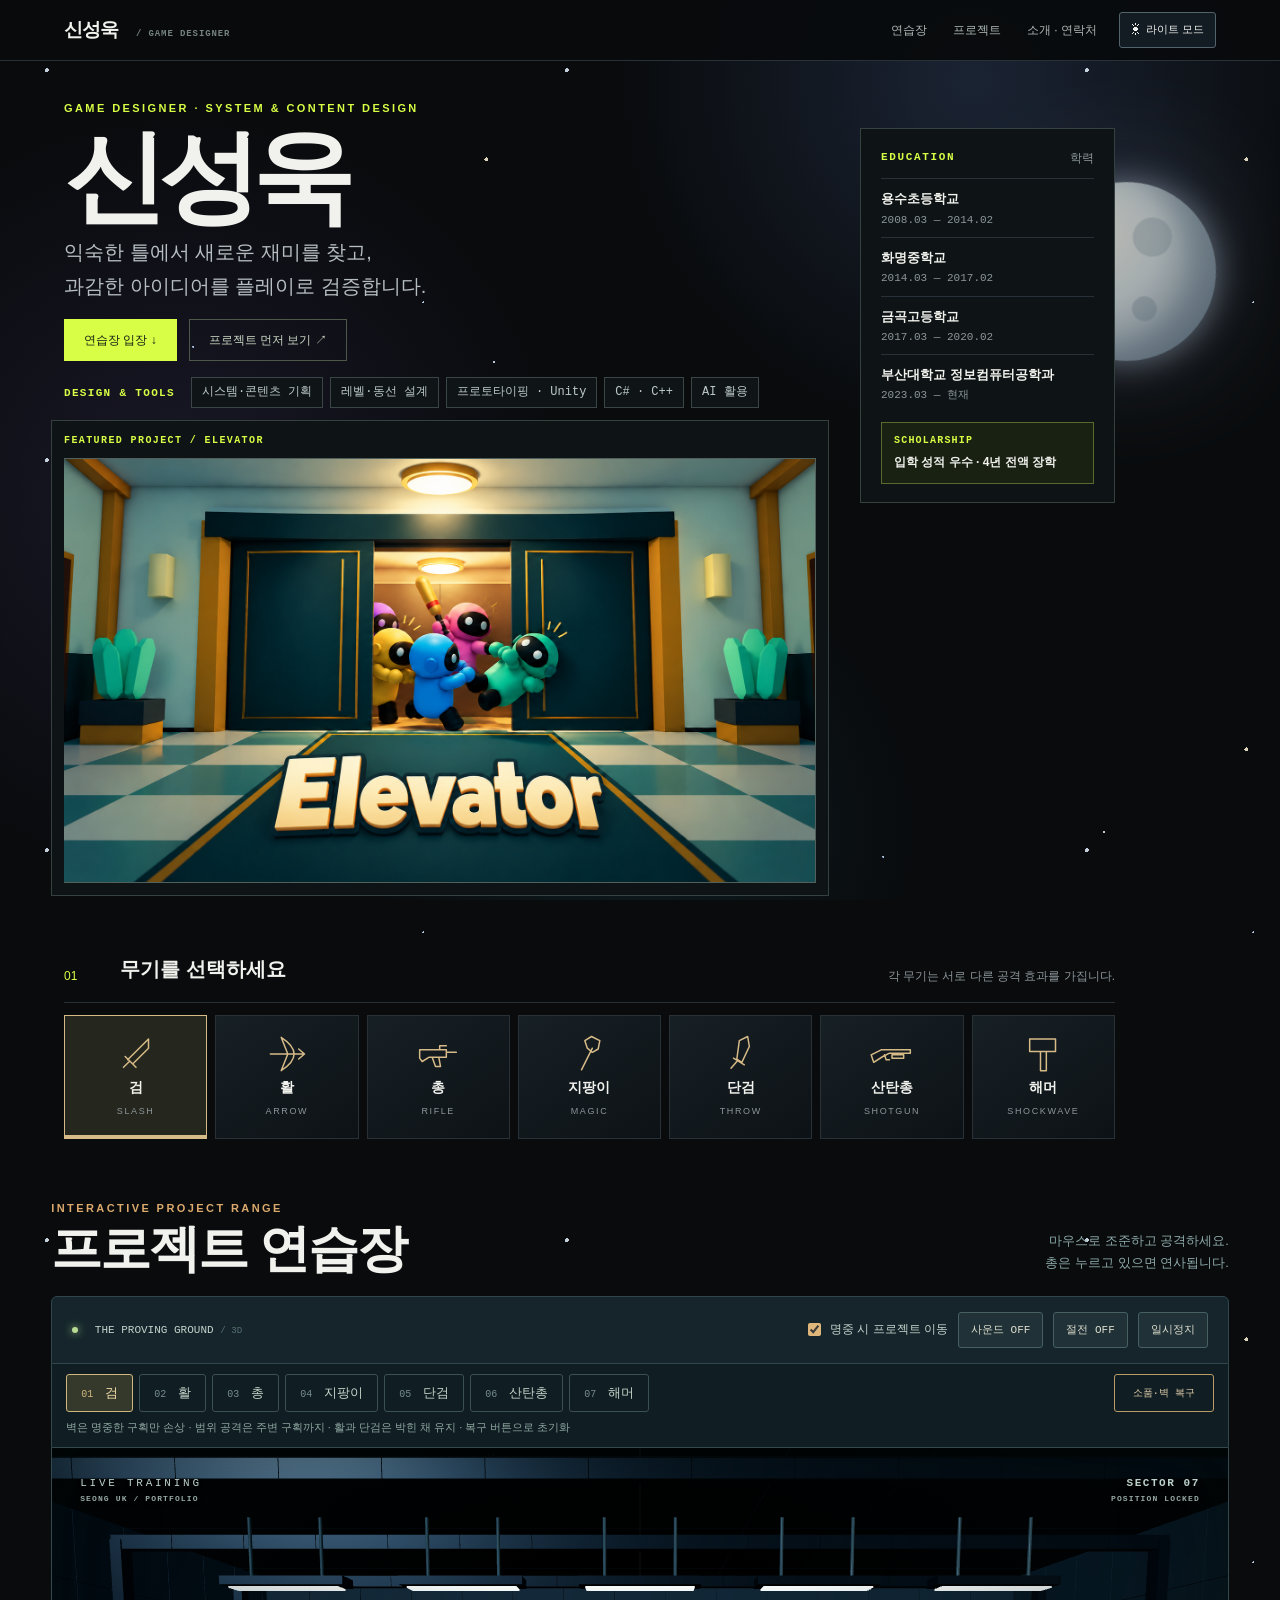
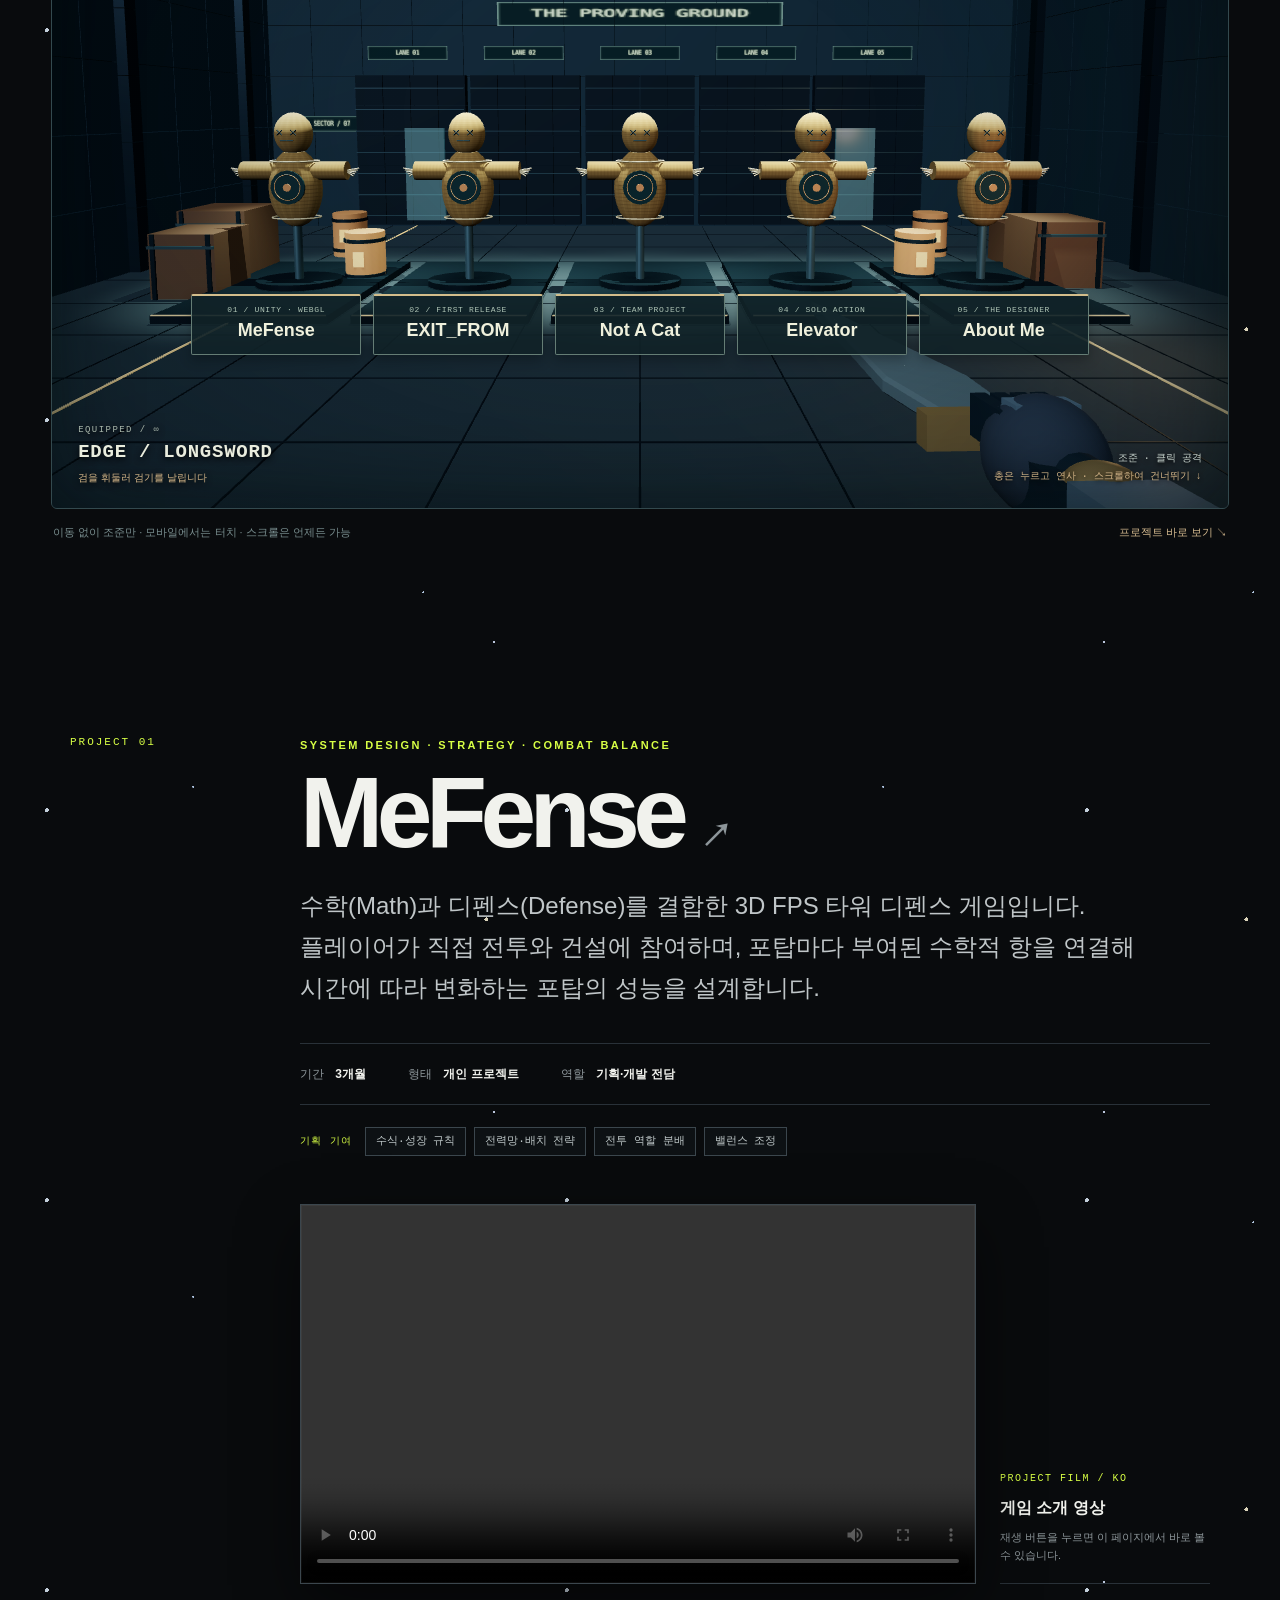
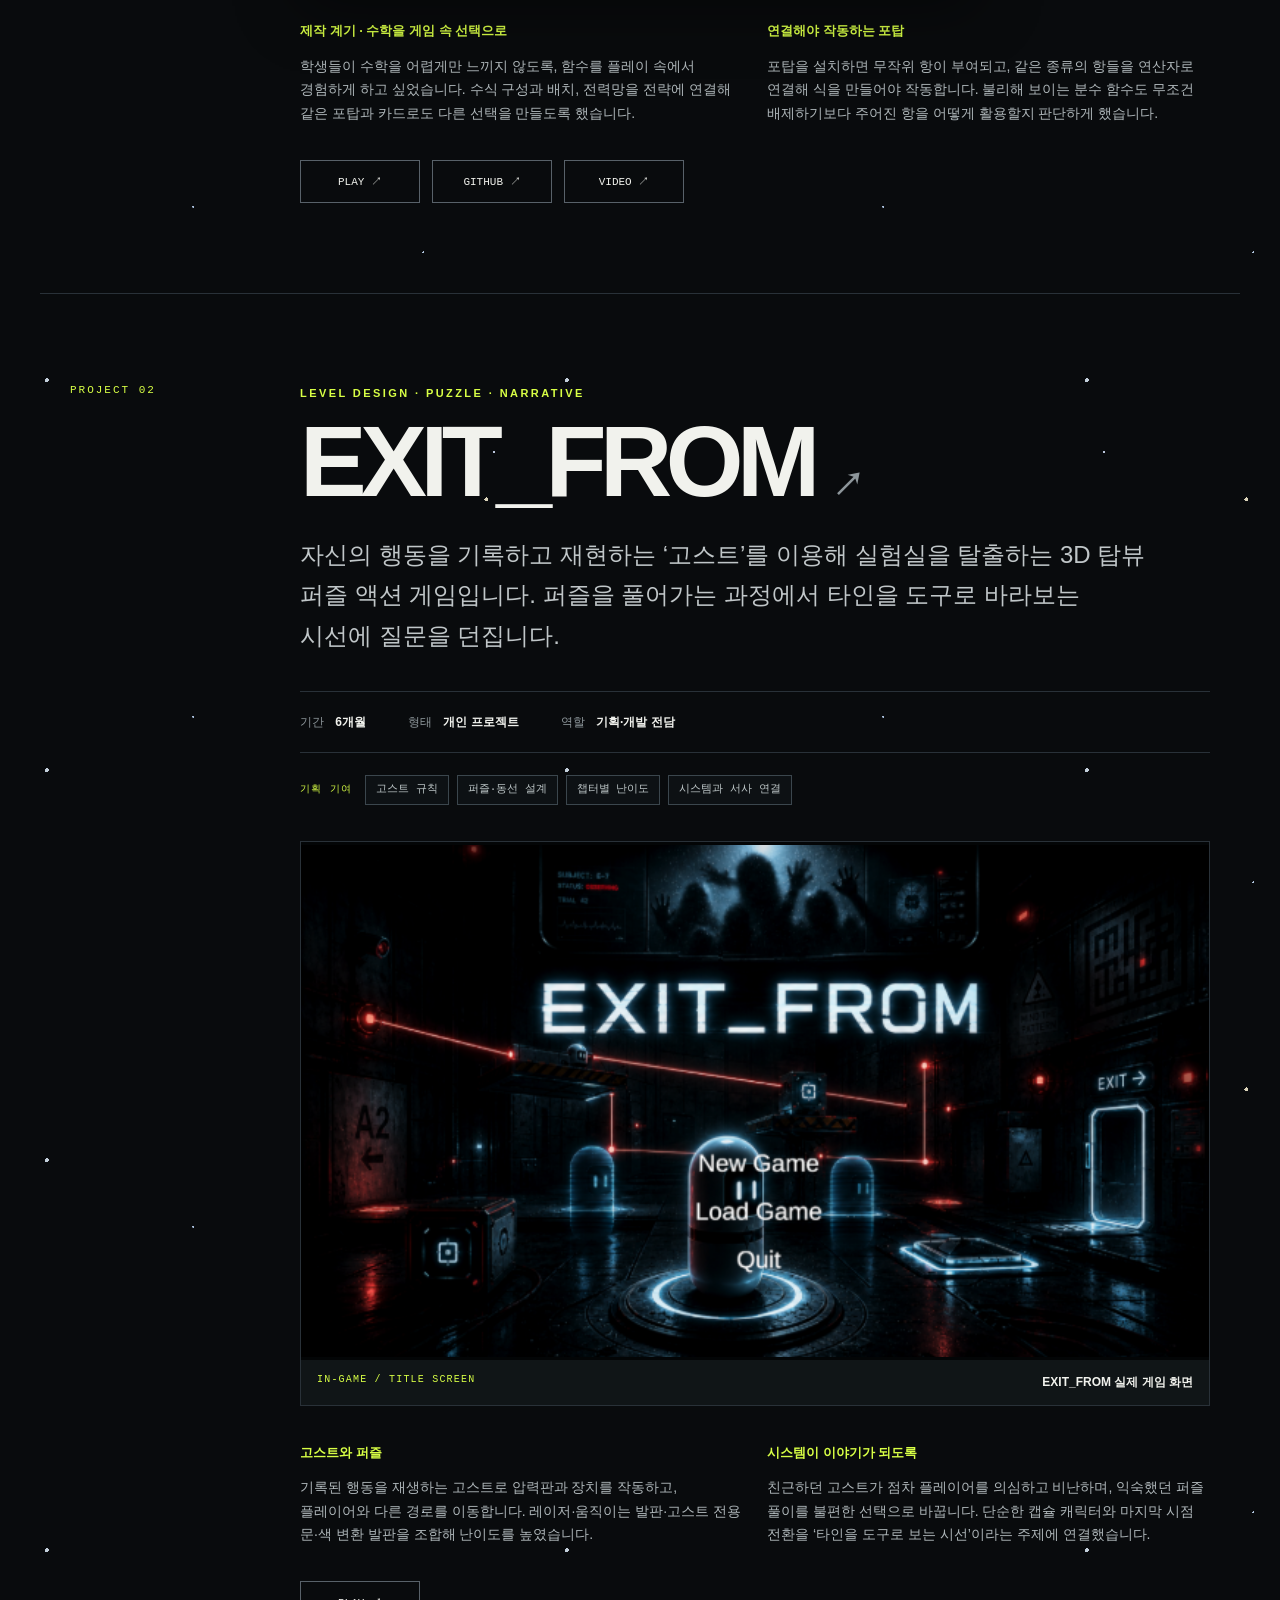
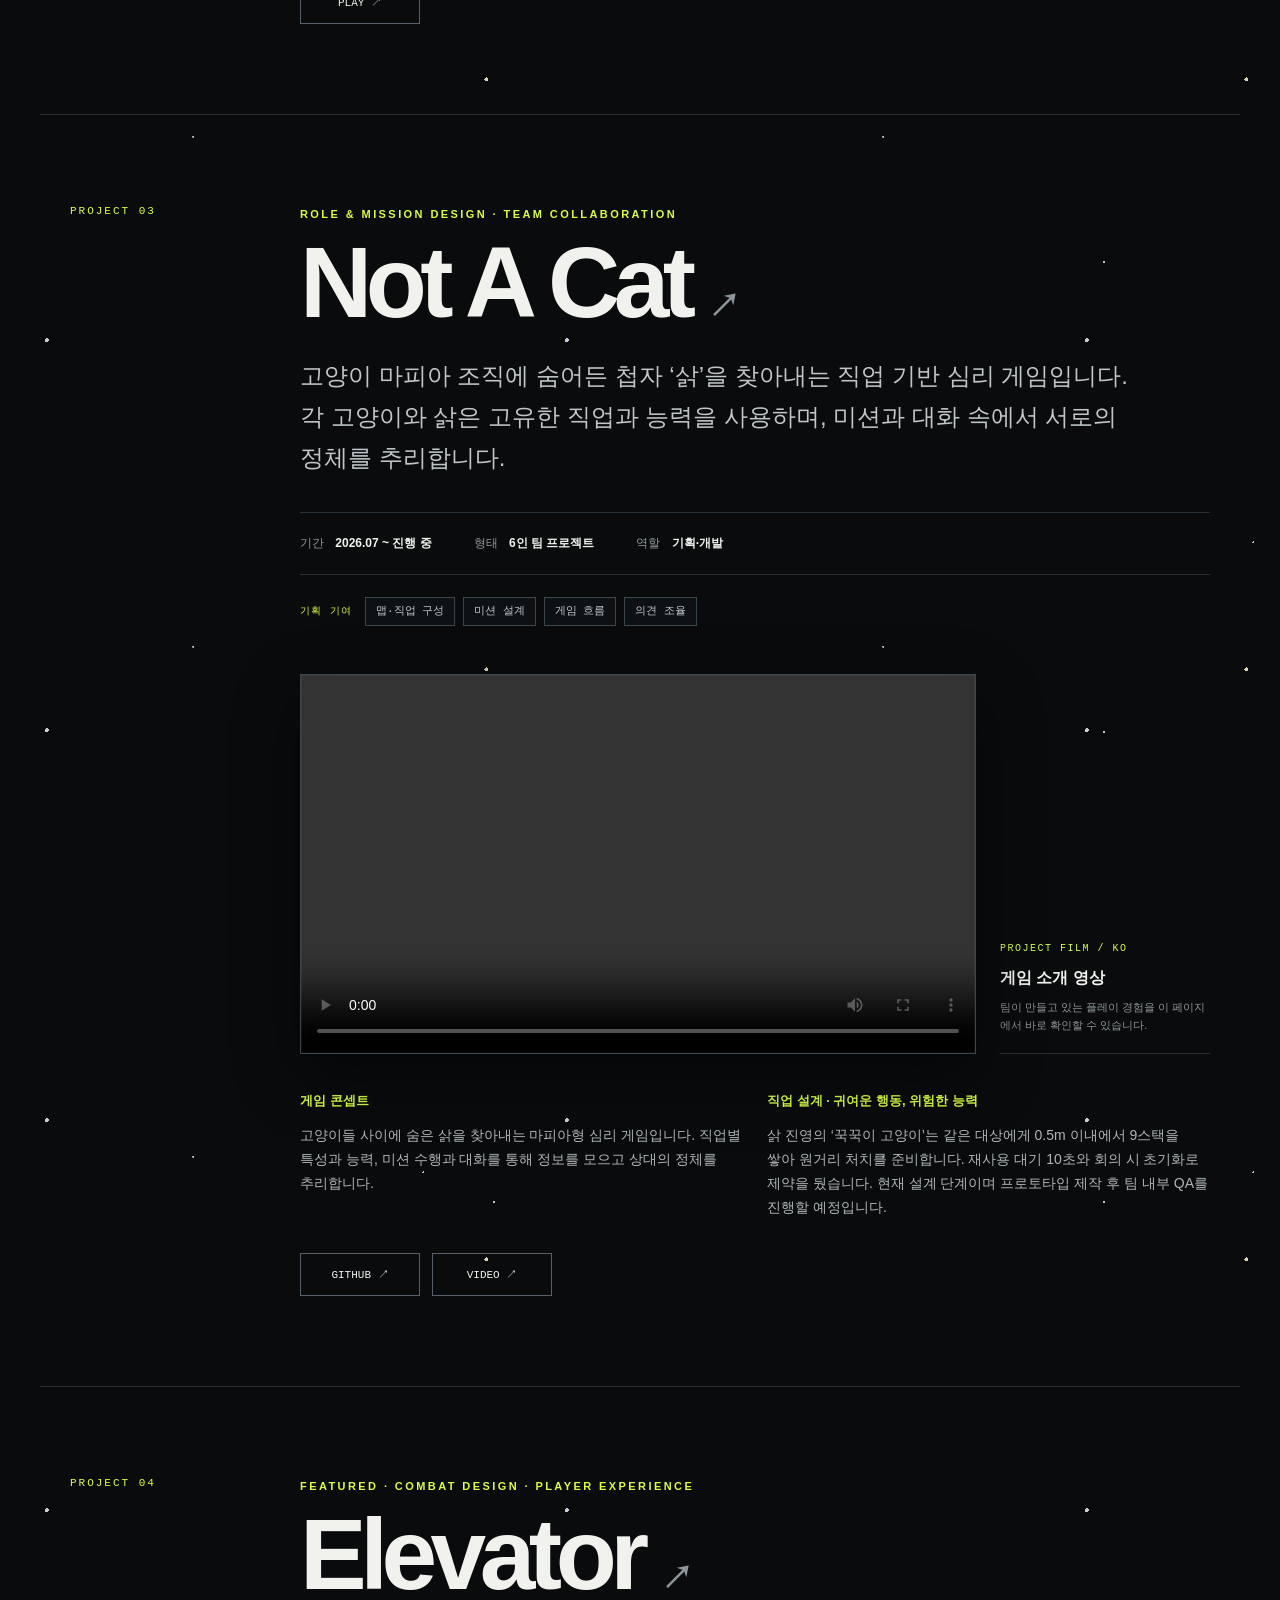
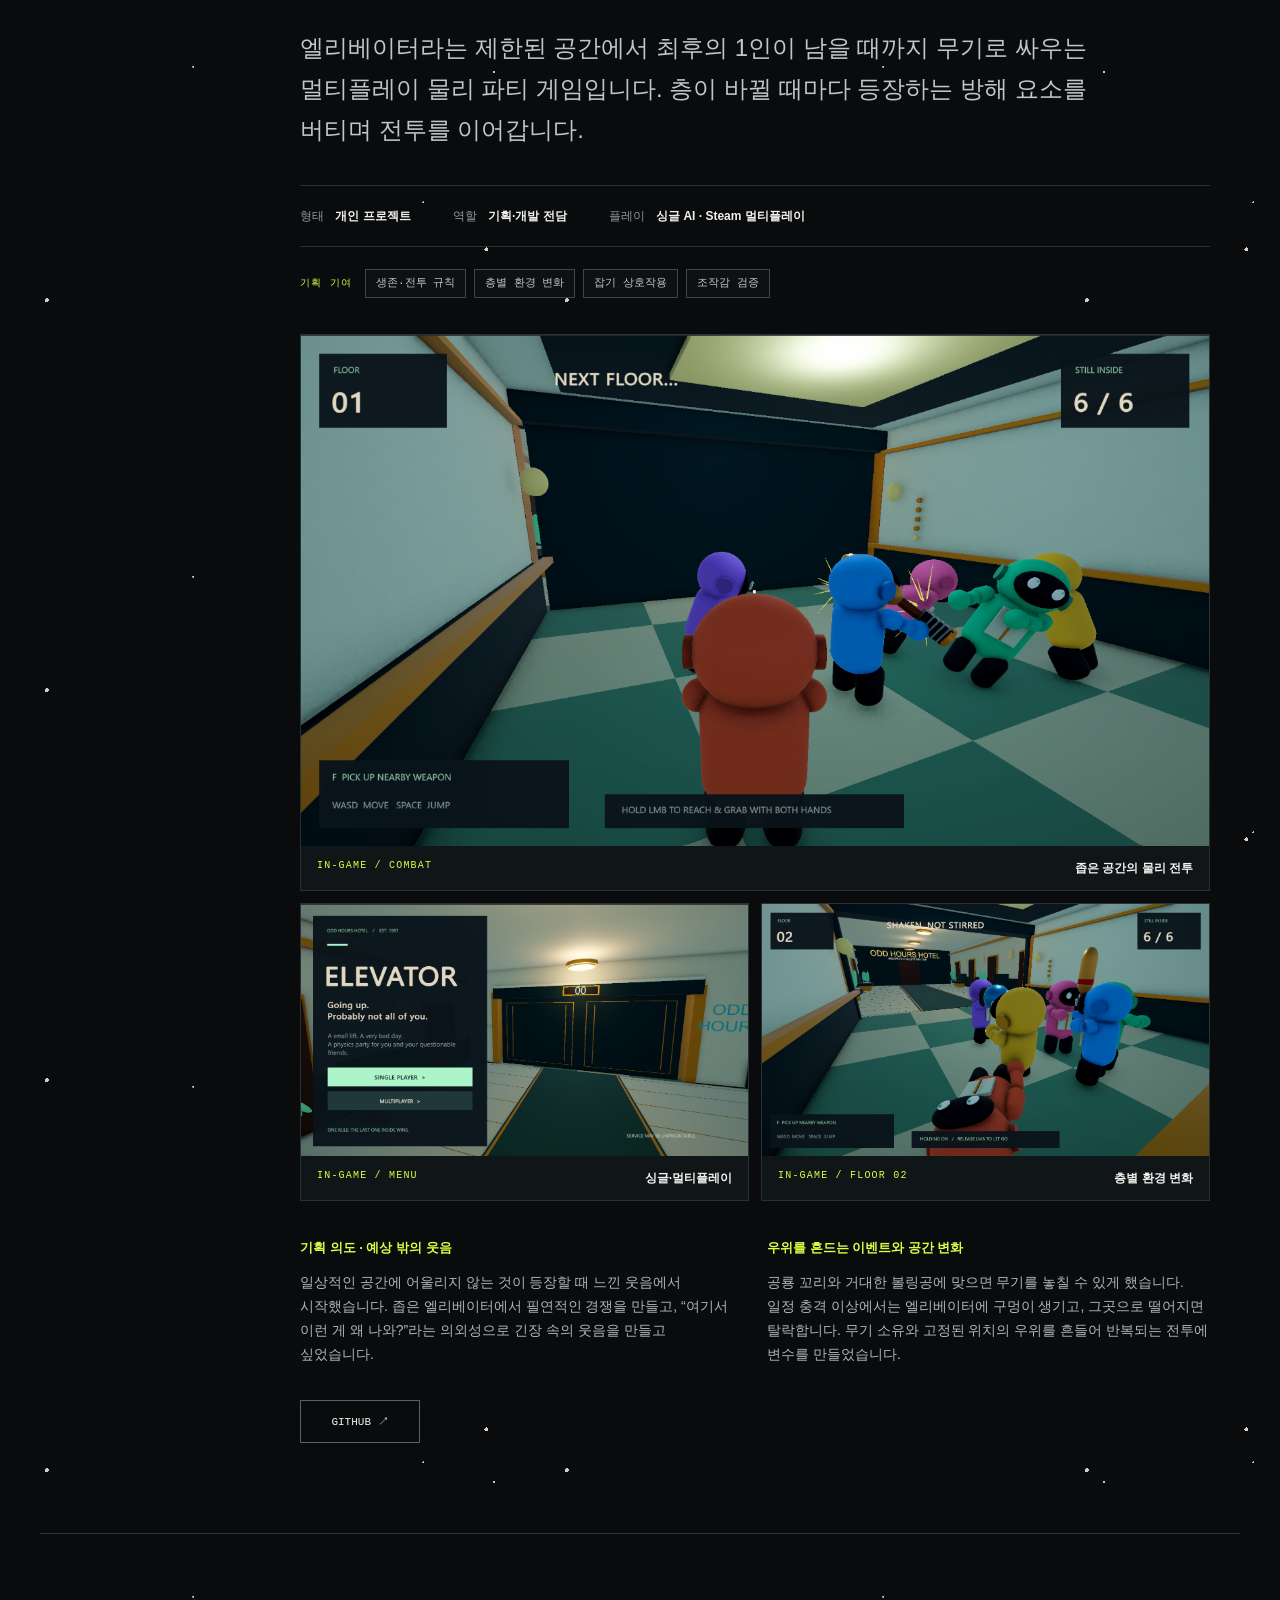
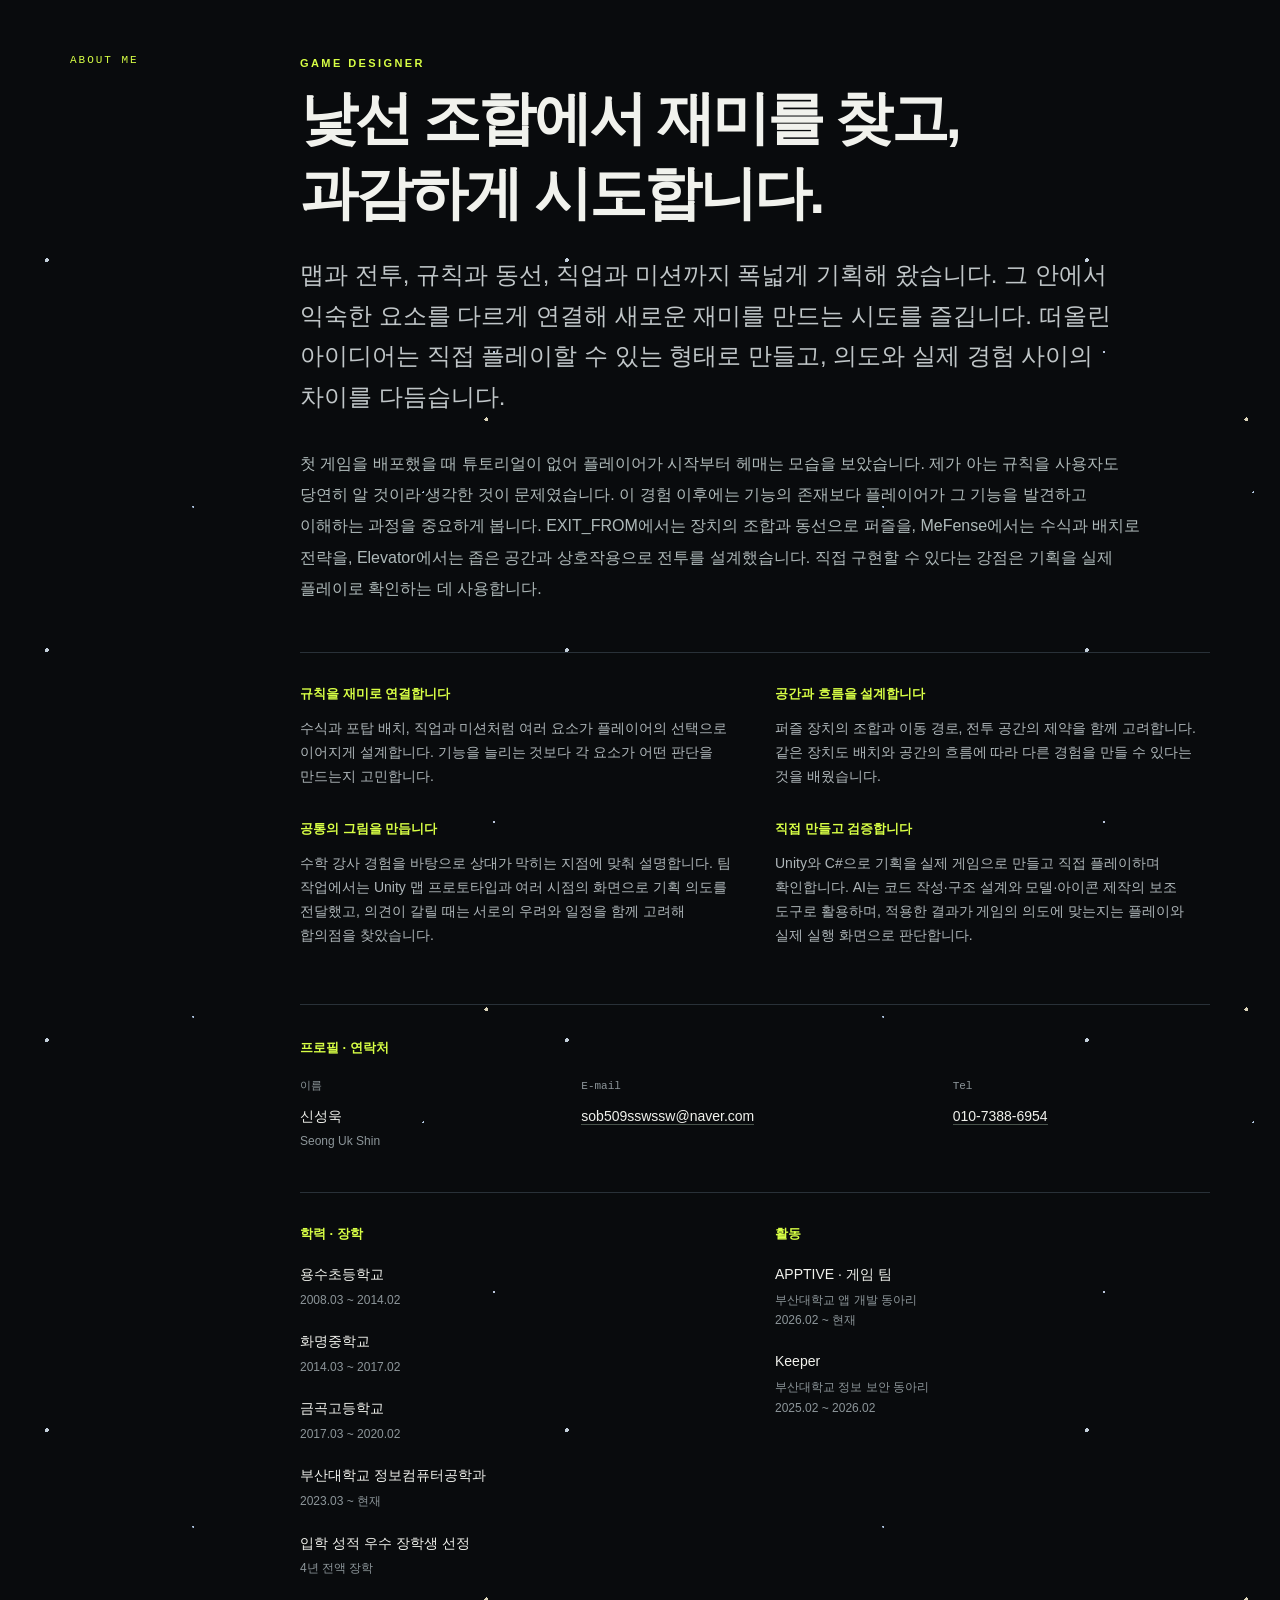
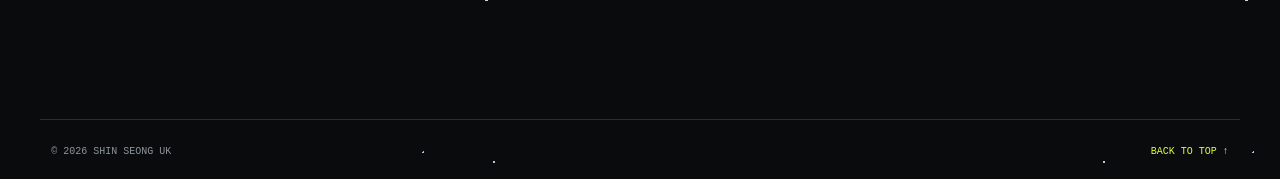
==== commit 932c12fa: "updateD1" ====
--- a/index.html
+++ b/index.html
@@ -108,10 +108,10 @@
             <figcaption><span>PROJECT FILM / KO</span><strong>게임 소개 영상</strong><small>재생 버튼을 누르면 이 페이지에서 바로 볼 수 있습니다.</small></figcaption>
           </figure>
           <div class="project-grid">
-            <div><h3>제작 계기</h3><p>단순한 수치 업그레이드를 넘어 수학 자체가 전략이 되는 게임을 만들고 싶었습니다. 같은 포탑과 카드를 얻더라도 수식 구성, 배치 위치, 전력망 설계에 따라 다른 전략이 만들어지도록 했습니다.</p></div>
-            <div><h3>선택이 전략이 되는 규칙</h3><p>수식으로 ‘어떻게 성장할지’를, 지형·사거리·전력망으로 ‘어디에 배치할지’를 결정하게 했습니다. 같은 포탑과 카드를 얻어도 구성과 연결 방식에 따라 다른 전략이 만들어지는 구조입니다.</p></div>
-            <div><h3>설계하며 고민한 부분</h3><ul><li>수학을 쉽게 이해하면서도 전략적으로 활용할 수 있는 구조</li><li>특정 연산·함수 하나에 치우치지 않는 밸런스</li><li>직접 전투와 포탑 방어가 서로를 대체하지 않는 역할 분배</li><li>무작위 맵과 웨이브에서도 판단과 실력이 반영되는 플레이</li></ul></div>
-            <div><h3>의도한 정보를 전달하기</h3><p>수학 기호와 UI가 읽히지 않으면 전략도 이해할 수 없습니다. WebGL에서 누락된 글꼴과 이펙트, 잘리는 UI를 수정하고 실제 웹에 10회 이상 재배포하며 의도한 화면이 전달되는지 확인했습니다.</p></div>
+            <div><h3>제작 계기 · 수학을 게임 속 선택으로</h3><p>학생들이 수학을 어렵게만 느끼지 않도록, 함수를 플레이 속에서 경험하게 하고 싶었습니다. 수식 구성과 배치, 전력망을 전략에 연결해 같은 포탑과 카드로도 다른 선택을 만들도록 했습니다.</p></div>
+            <div><h3>연결해야 작동하는 포탑</h3><p>포탑을 설치하면 무작위 항이 부여되고, 같은 종류의 항들을 연산자로 연결해 식을 만들어야 작동합니다. 불리해 보이는 분수 함수도 무조건 배제하기보다 주어진 항을 어떻게 활용할지 판단하게 했습니다.</p></div>
+            <div><h3>밸런스 사례 · x³ 하나의 과도한 우위</h3><p>초반 x³ 포탑 하나로 40스테이지 이후까지 방어할 수 있어 분수 함수를 추가하고 강력한 함수·연산자의 등장 확률을 낮췄습니다. 직접 플레이에서 변화를 체감했고, 외부 플레이어에게도 밸런스가 잡힌 느낌이라는 피드백을 받았습니다.</p></div>
+            <div><h3>직접 전투가 성장을 만드는 순환</h3><p>플레이어가 직접 마무리한 적에게만 경험치를 주고, 레벨업으로 연산자와 포탑 카드를 얻도록 했습니다. 직접 전투 → 레벨업 → 카드 획득 → 포탑 강화의 순환으로, 포탑 방어와 FPS 플레이가 함께 필요하도록 설계했습니다.</p></div>
           </div>
           <nav class="project-links" aria-label="MeFense 관련 링크"><a href="https://shinseonguk.itch.io/mefense" target="_blank" rel="noopener noreferrer">PLAY ↗</a><a href="https://github.com/shin-seong-yuk/MeFense" target="_blank" rel="noopener noreferrer">GITHUB ↗</a><a href="assets/video/mefense-intro-ko.mp4" target="_blank" rel="noopener noreferrer">VIDEO ↗</a></nav>
         </div>
@@ -125,7 +125,7 @@
           <div class="project-grid">
             <div><h3>고스트와 퍼즐</h3><p>기록된 행동을 재생하는 고스트로 압력판과 장치를 작동하고, 플레이어와 다른 경로를 이동합니다. 레이저·움직이는 발판·고스트 전용 문·색 변환 발판을 조합해 난이도를 높였습니다.</p></div>
             <div><h3>시스템이 이야기가 되도록</h3><p>친근하던 고스트가 점차 플레이어를 의심하고 비난하며, 익숙했던 퍼즐 풀이를 불편한 선택으로 바꿉니다. 단순한 캡슐 캐릭터와 마지막 시점 전환을 ‘타인을 도구로 보는 시선’이라는 주제에 연결했습니다.</p></div>
-            <div><h3>테스트가 바꾼 기획</h3><p>모든 기믹을 미리 정해두려 했지만, 직접 플레이해 보니 예상했던 재미와 실제 경험이 달랐습니다. 이후 기존 장치의 새로운 조합과 맵 구조를 중심으로 퍼즐을 다듬는 방향으로 바꿨습니다.</p></div>
+            <div><h3>퍼즐 사례 · 문은 발판, 고스트는 사다리</h3><p>문을 공중에 배치해 밟고 건너는 발판으로 활용했습니다. 스위치 조작과 레이저 통과에 쓰던 고스트는 마지막에 서로를 밟는 사다리가 됩니다. 같은 장치의 용도를 바꾸며 새로운 해결 방법을 발견하게 했습니다.</p></div>
             <div><h3>회고</h3><p>기획·구현·레벨 디자인·UI·연출을 혼자 맡으며, 디자인의 제약을 작품의 개성으로 바꿨습니다. 장애물의 수보다 공간의 흐름이 중요하며, 기획은 제작 중 발견한 문제를 해결하며 다듬어진다는 것을 배웠습니다.</p></div>
           </div>
           <nav class="project-links" aria-label="EXIT_FROM 관련 링크"><a href="https://shinseonguk.itch.io/exit-from" target="_blank" rel="noopener noreferrer">PLAY ↗</a></nav>
@@ -142,8 +142,8 @@
           </figure>
           <div class="project-grid">
             <div><h3>게임 콘셉트</h3><p>고양이들 사이에 숨은 삵을 찾아내는 마피아형 심리 게임입니다. 직업별 특성과 능력, 미션 수행과 대화를 통해 정보를 모으고 상대의 정체를 추리합니다.</p></div>
-            <div><h3>기획</h3><p>맵 구성과 직업 구성, 게임 규칙과 전체 흐름을 설계했습니다. 플레이어가 이동·미션·토론을 거치며 자연스럽게 의심과 판단의 근거를 만들도록 구성했습니다.</p></div>
-            <div><h3>기획을 플레이로 확인</h3><p>맵과 미션, 게임 로직을 직접 구현하며 규칙이 실제 한 판에서 맞물리는지 확인했습니다. 텍스트·보이스 채팅도 연결해 행동으로 얻은 정보가 대화와 추리로 이어지도록 했습니다.</p></div>
+            <div><h3>직업 설계 · 귀여운 행동, 위험한 능력</h3><p>삵 진영의 ‘꾹꾹이 고양이’는 같은 대상에게 0.5m 이내에서 9스택을 쌓아 원거리 처치를 준비합니다. 재사용 대기 10초와 회의 시 초기화로 제약을 뒀습니다. 현재 설계 단계이며 프로토타입 제작 후 팀 내부 QA를 진행할 예정입니다.</p></div>
+            <div><h3>구현한 미션 · 쉬운 조작과 상태별 안내</h3><p>캣잎 포장은 스크롤 7번으로 완료합니다. 음식 세팅은 부엌에서 F키로 집고 식당에서 같은 키로 놓도록 했으며, 운반 중인 사람에게만 배치 위치를 표시합니다. 두 미션은 구현 후 직접 동작을 확인했습니다.</p></div>
             <div><h3>완성도와 일정의 조율</h3><p>차별화 아이디어를 먼저 정할지, 기본 구조부터 만들지 의견이 갈렸습니다. 동료의 우려를 인정하고 회의와 개발을 병행하는 방안을 제안해 합의했으며, 현재 두 작업을 함께 진행하고 있습니다.</p></div>
           </div>
           <nav class="project-links" aria-label="Not A Cat 관련 링크"><a href="https://github.com/Apptive-Game-Team/mafia" target="_blank" rel="noopener noreferrer">GITHUB ↗</a><a href="assets/video/not-a-cat-intro-ko.mp4" target="_blank" rel="noopener noreferrer">VIDEO ↗</a></nav>
@@ -157,9 +157,9 @@
           <div class="project-stills" aria-label="Elevator 실제 게임 화면"><figure class="project-still project-still-feature"><img src="assets/elevator-combat.png" alt="엘리베이터 안에서 여러 캐릭터가 무기를 들고 전투하는 실제 게임 화면" loading="lazy"><figcaption><span>IN-GAME / COMBAT</span><strong>좁은 공간의 물리 전투</strong></figcaption></figure><figure class="project-still"><img src="assets/elevator-menu.png" alt="Elevator 게임의 싱글 및 멀티플레이 선택 화면" loading="lazy"><figcaption><span>IN-GAME / MENU</span><strong>싱글·멀티플레이</strong></figcaption></figure><figure class="project-still"><img src="assets/elevator-floor.png" alt="새로운 층에 도착한 엘리베이터에서 펼쳐지는 전투 장면" loading="lazy"><figcaption><span>IN-GAME / FLOOR 02</span><strong>층별 환경 변화</strong></figcaption></figure></div>
           <div class="project-grid">
             <div><h3>기획 의도 · 예상 밖의 웃음</h3><p>일상적인 공간에 어울리지 않는 것이 등장할 때 느낀 웃음에서 시작했습니다. 좁은 엘리베이터에서 필연적인 경쟁을 만들고, “여기서 이런 게 왜 나와?”라는 의외성으로 긴장 속의 웃음을 만들고 싶었습니다.</p></div>
-            <div><h3>전투의 문제를 이벤트로 풀기</h3><p>무기가 없는 사람은 버티기만 하고 싸움만 반복하면 지루해질 수 있다고 보았습니다. 문이 열릴 때마다 모두를 위협하는 이벤트를 더해 무기 격차의 중요성을 낮추고, 환경 변화에도 대응하게 하려 했습니다.</p></div>
-            <div><h3>조작감과 상호작용</h3><p>상대가 반대로 움직이면 잡아 끌기가 성립하지 않는 문제를 발견했습니다. 카메라와 동작 시간을 조정하고, 3초 중 0.2초의 입력 제한을 두어 의도한 상호작용을 직접 플레이로 확인했습니다.</p></div>
-            <div><h3>한 판에 진입하는 흐름</h3><p>싱글에서는 AI 인원을 선택하고, 멀티에서는 Steam 방 생성·참가와 준비 과정을 거쳐 전투에 진입합니다. 규칙 설계부터 구현까지 혼자 맡아 조작과 게임 흐름을 함께 확인했습니다.</p></div>
+            <div><h3>우위를 흔드는 이벤트와 공간 변화</h3><p>공룡 꼬리와 거대한 볼링공에 맞으면 무기를 놓칠 수 있게 했습니다. 일정 충격 이상에서는 엘리베이터에 구멍이 생기고, 그곳으로 떨어지면 탈락합니다. 무기 소유와 고정된 위치의 우위를 흔들어 반복되는 전투에 변수를 만들었습니다.</p></div>
+            <div><h3>예측은 어렵게, 대응은 가능하게</h3><p>문이 열리기 전에는 이벤트를 알 수 없지만, 공룡의 위협 동작과 멀리서 굴러오는 볼링공을 보고 대비할 시간을 줬습니다. 벽을 잡고 버티거나 다른 사람 뒤로 숨는 판단이 가능하도록 해, 혼란스러운 재미와 대응의 여지를 함께 설계했습니다.</p></div>
+            <div><h3>0.5초에서 0.2초로 · 조작감 조정</h3><p>서로 반대 방향으로 끌 때 정체되는 경험을 바꾸기 위해 모든 플레이어에게 이동 입력 제한을 적용했습니다. 직접 플레이하며 제한 시간을 0.5초에서 0.2초로 줄였고, 본인 테스트에서는 왕복 움직임을 유지하면서 조작의 답답함이 줄었다고 판단했습니다.</p></div>
           </div>
           <nav class="project-links" aria-label="Elevator 관련 링크"><a href="https://github.com/shin-seong-yuk/Elevator" target="_blank" rel="noopener noreferrer">GITHUB ↗</a></nav>
         </div>
